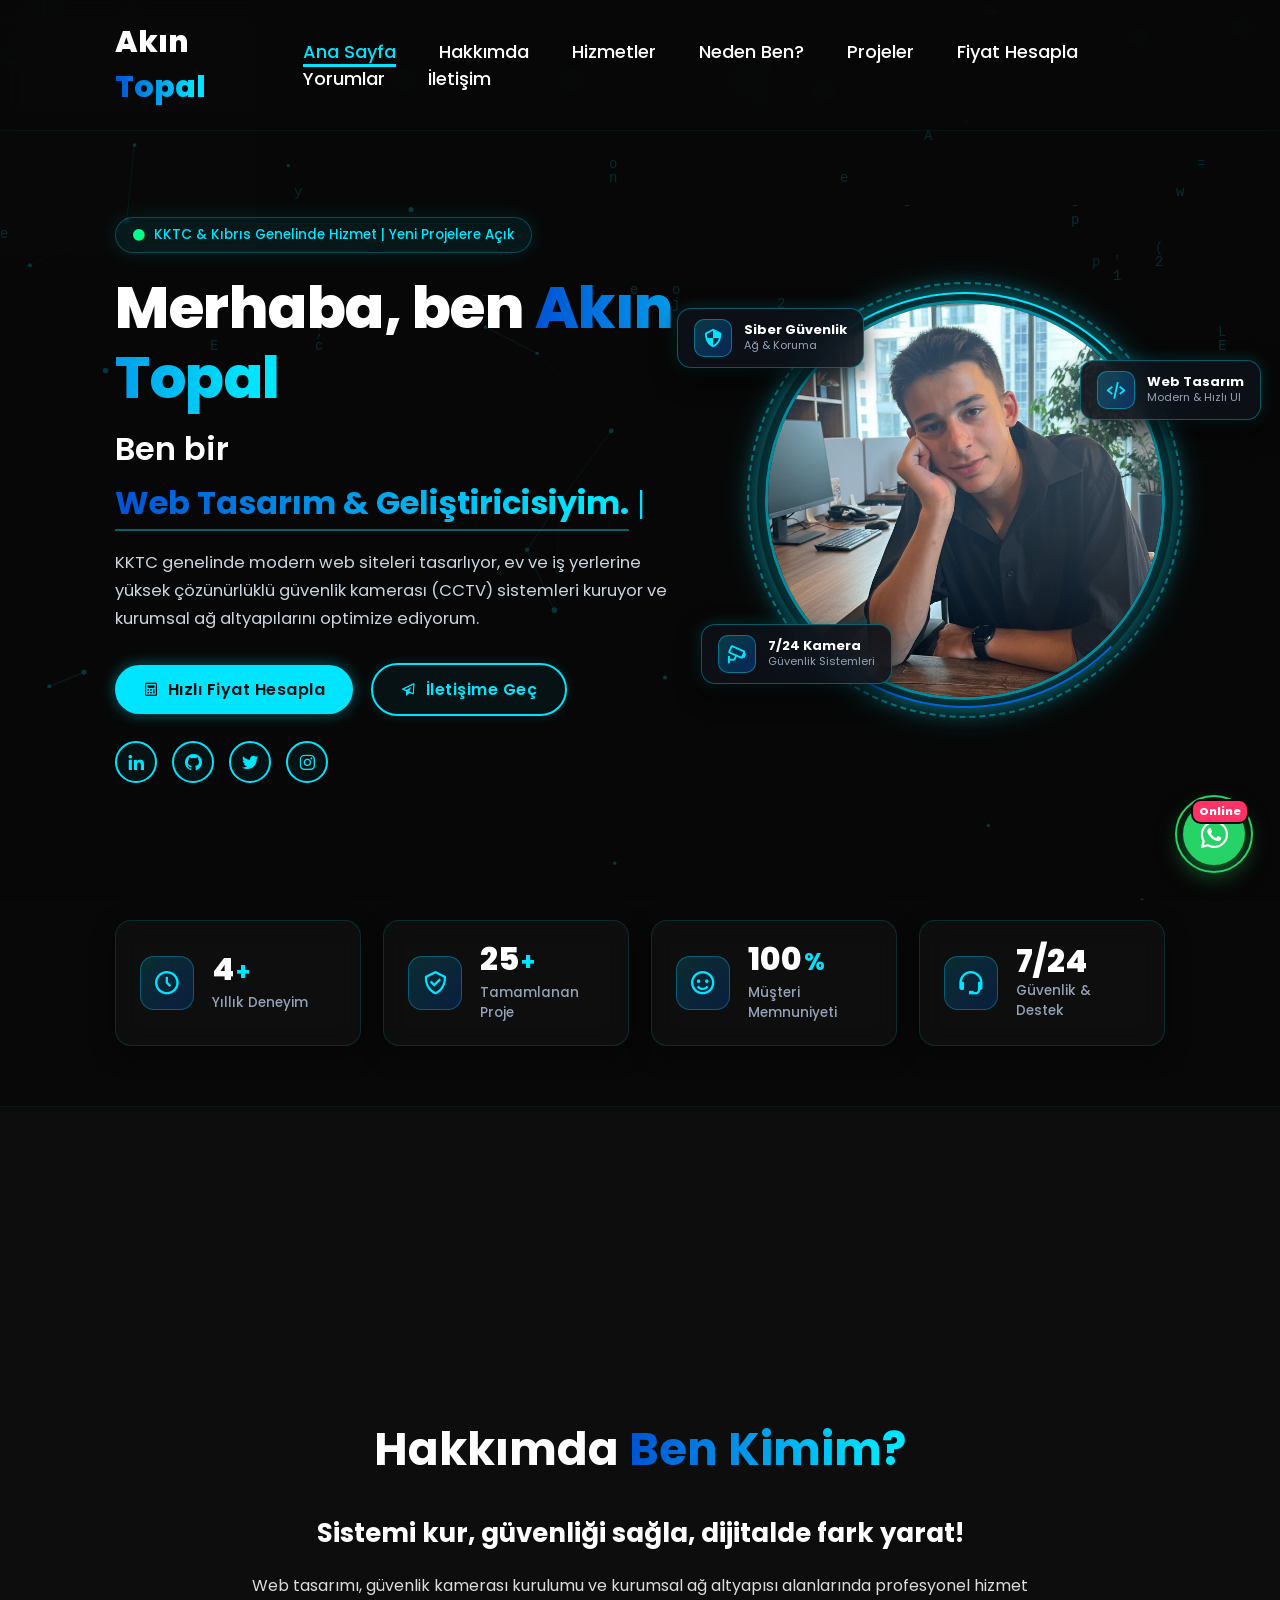
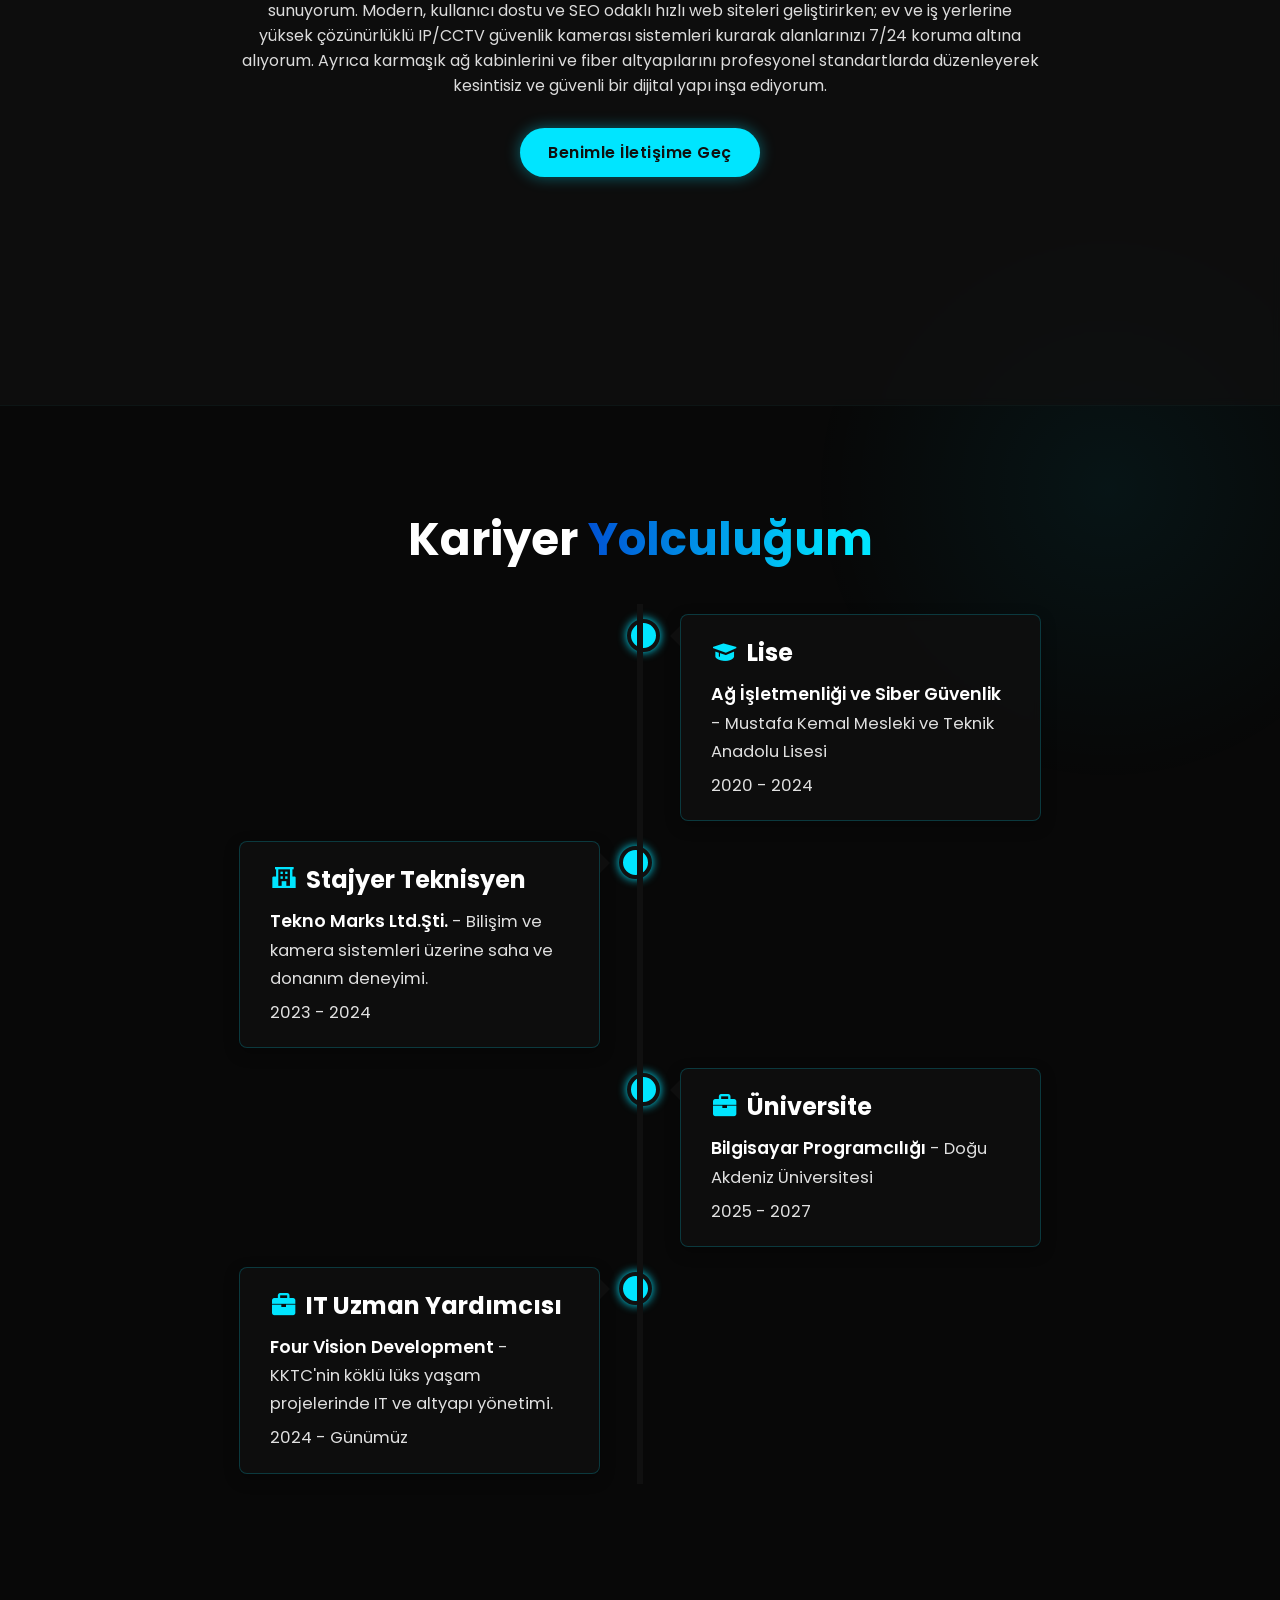
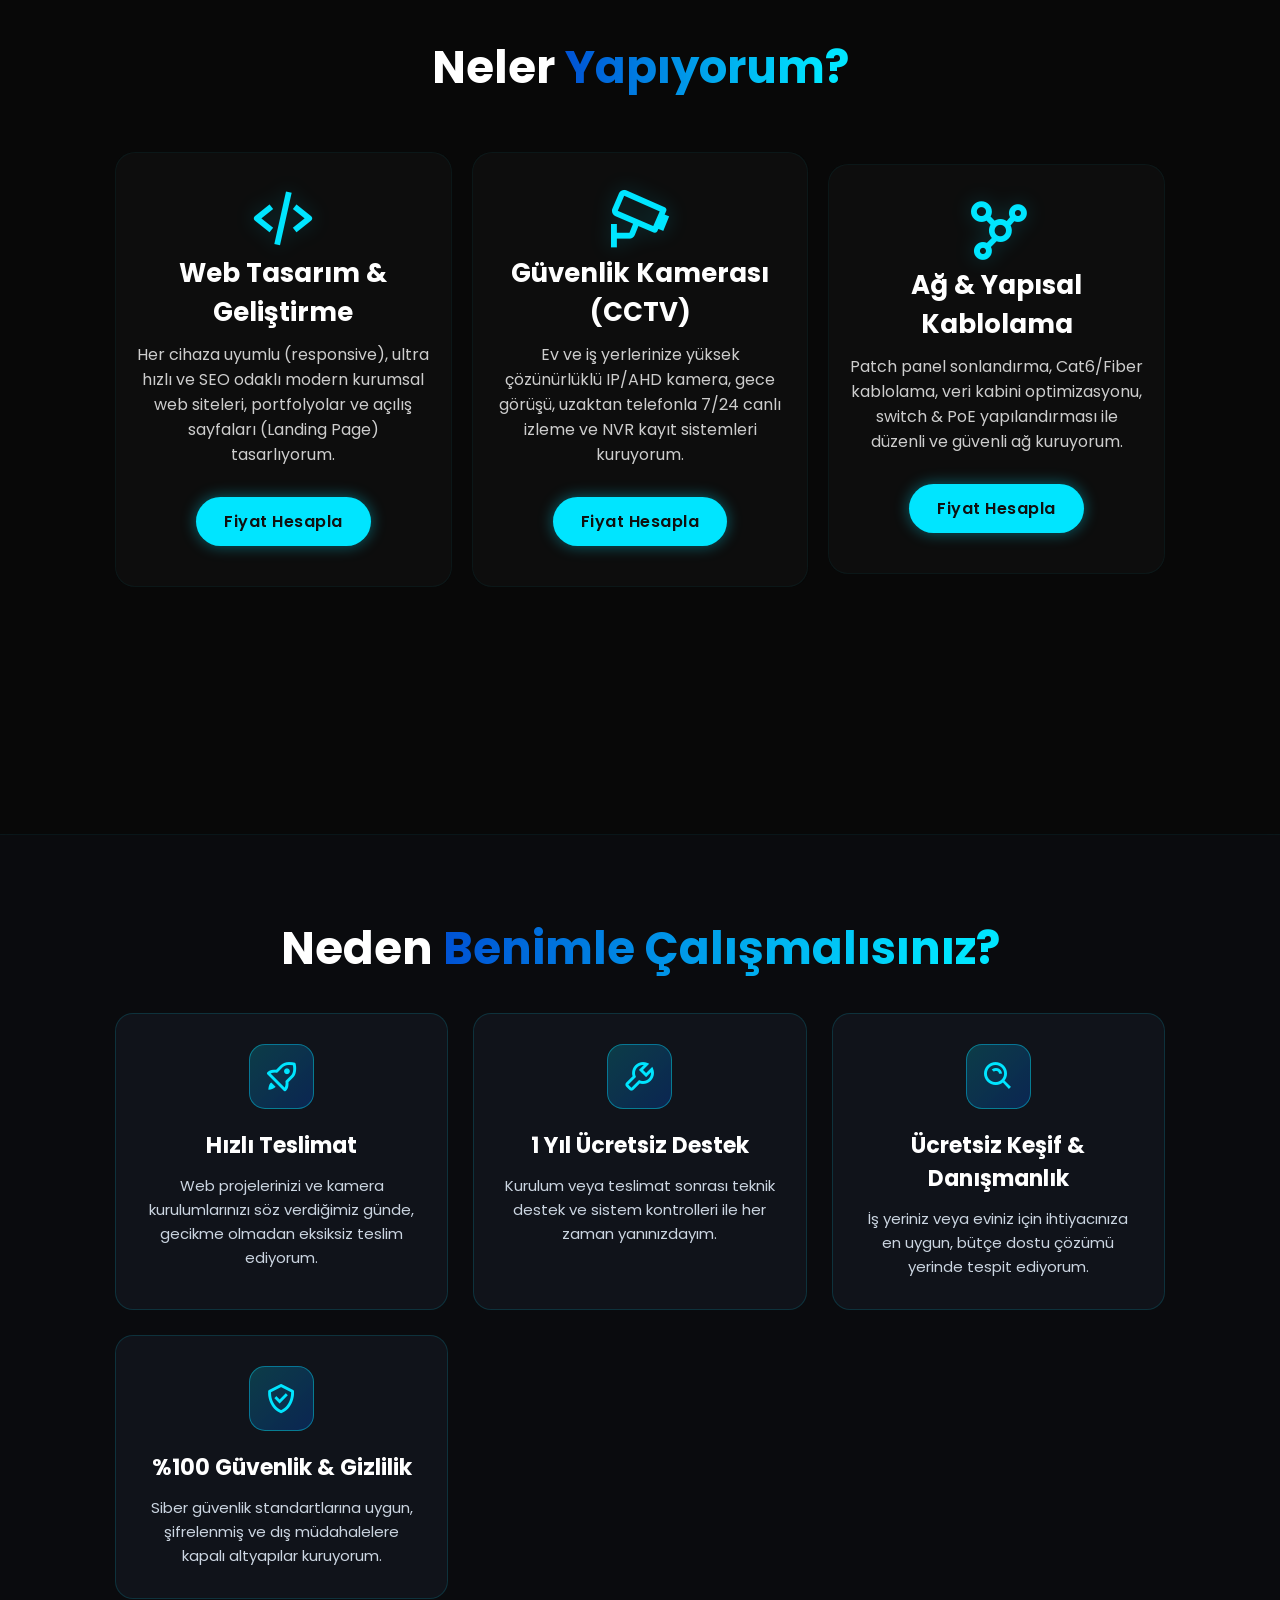
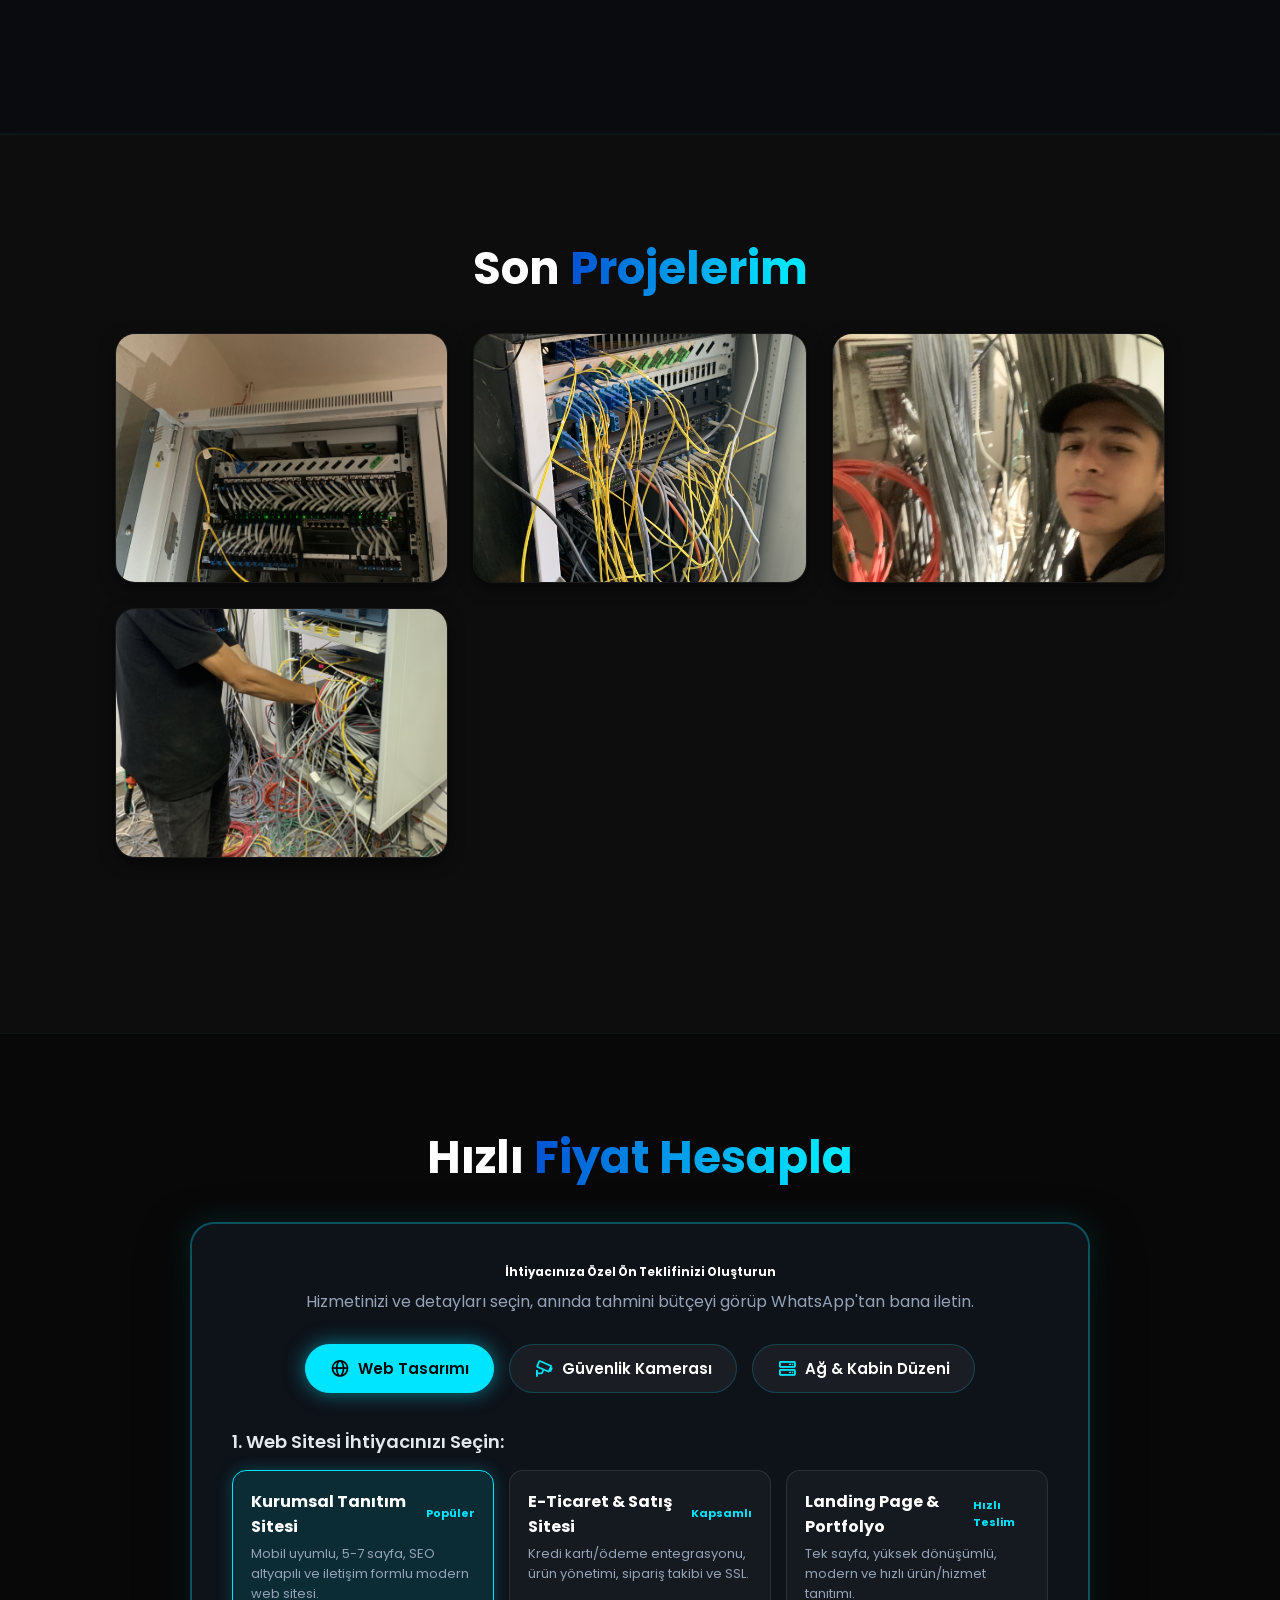
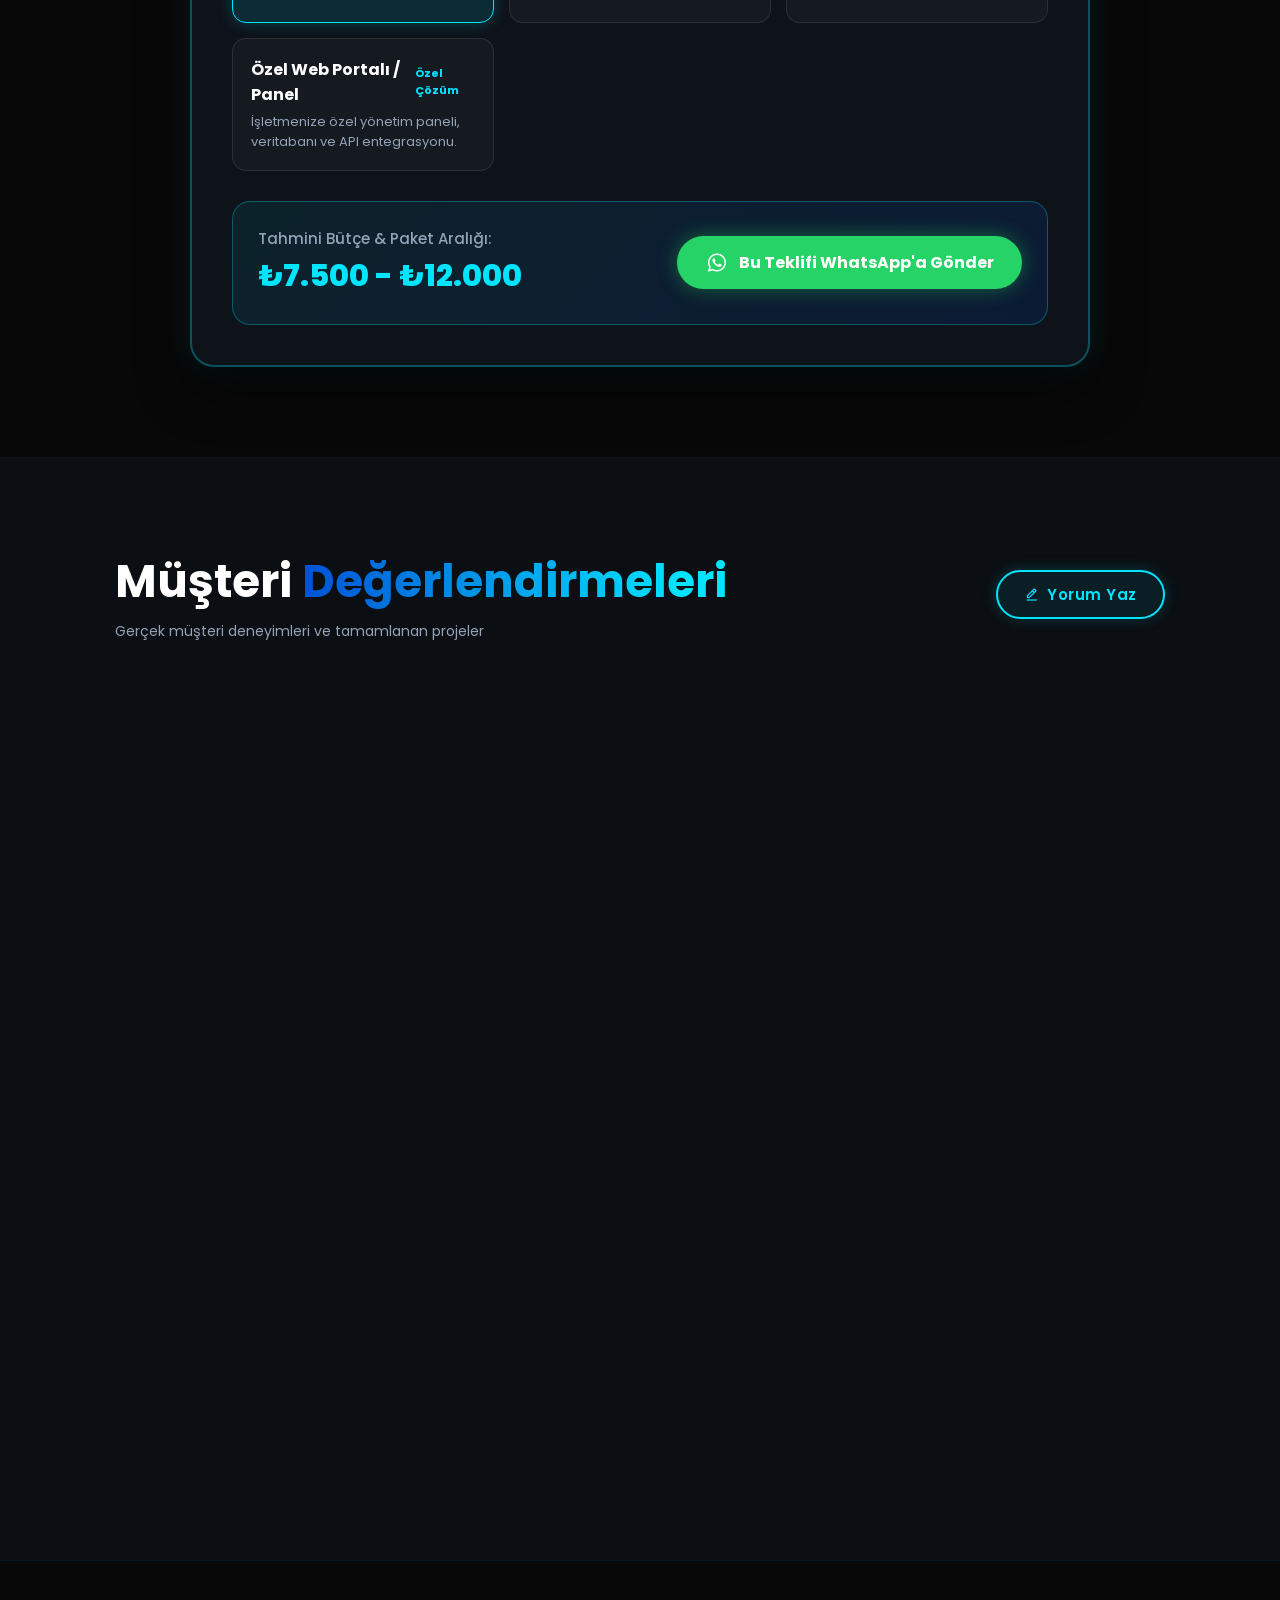
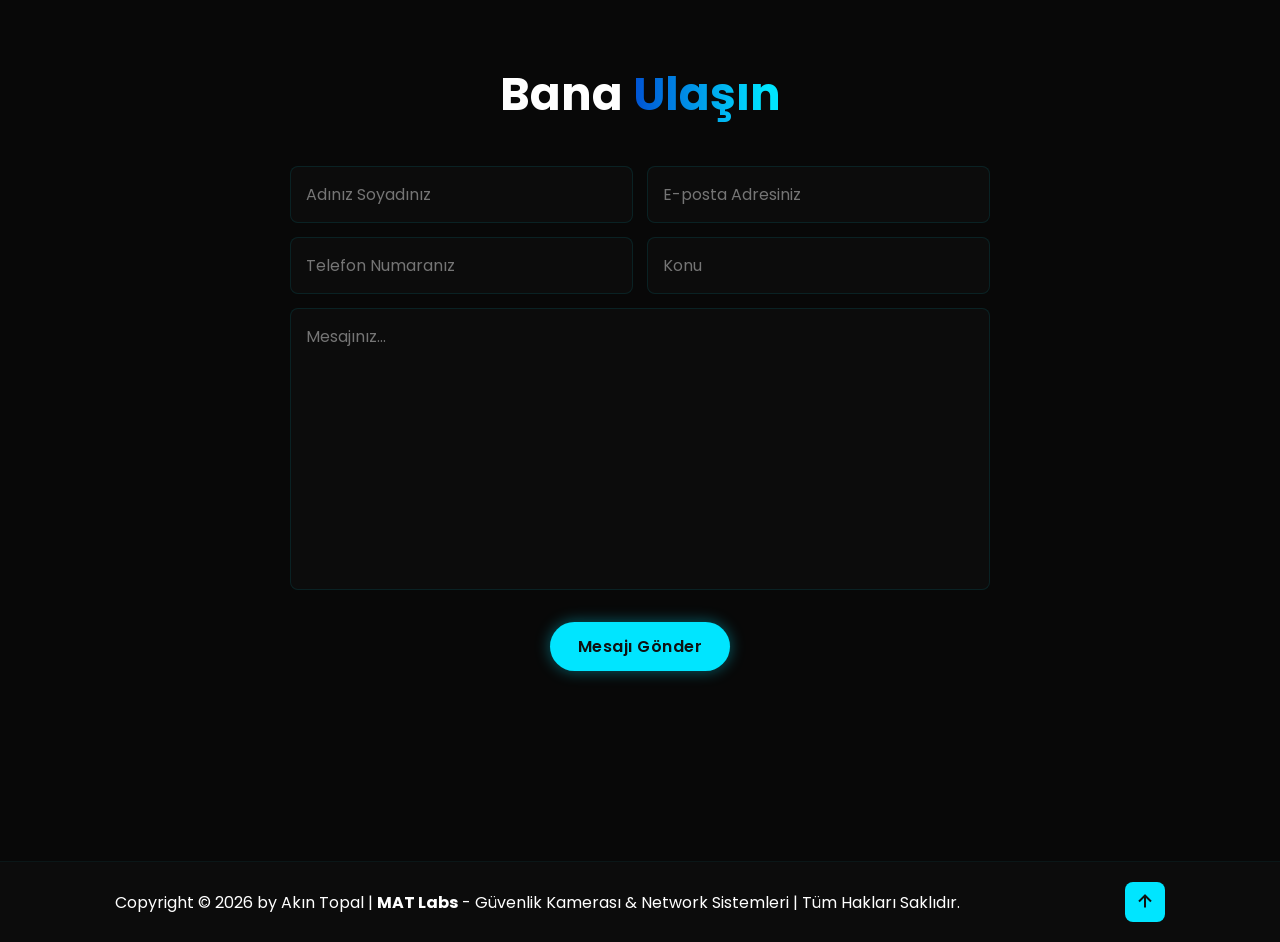
==== index.html @ 2f6c73fb "seo: Akin Topal kisi varligi (Person schema), canonical URL, robots.txt ve sitemap guncellendi" ====
<!DOCTYPE html>
<html lang="tr">
<head>
    <meta charset="UTF-8">
    <meta name="viewport" content="width=device-width, initial-scale=1.0">
    <title>Akın Topal | Kıbrıs & KKTC Web Tasarım, Güvenlik Kamerası (CCTV) & Ağ Sistemleri</title>
    <meta name="description" content="Akın Topal (MAT Labs) - KKTC, Gazimağusa, Girne ve Lefkoşa genelinde profesyonel Web Tasarımı, IP Güvenlik Kamerası (CCTV) Kurulumu, Sistem Kabini ve Yapısal Ağ Kablolama Hizmetleri. Ücretsiz keşif ve hızlı teklif alın!">
    <meta name="keywords" content="kıbrıs web tasarım, kktc web tasarım, gazimağusa web tasarım, girne web tasarım, lefkoşa web tasarım, kıbrıs güvenlik kamerası, kktc güvenlik kamerası kurulumu, gazimağusa kamera montajı, girne güvenlik kamerası, lefkoşa cctv, cctv kıbrıs, nvr kurulumu kktc, yapısal kablolama kıbrıs, sistem kabini düzenleme kktc, patch panel sonlandırma, network altyapısı kktc, akın topal, mat labs, mağusa bilişim, kıbrıs bilişim uzmanı, kktc kamera fiyatları">
    <meta name="author" content="Akın Topal - MAT Labs">
    <meta name="robots" content="index, follow, max-image-preview:large, max-snippet:-1, max-video-preview:-1">
    
    <!-- Bölgesel / Yerel Geo Meta Etiketleri -->
    <meta name="geo.region" content="CY-04" />
    <meta name="geo.placename" content="Gazimağusa, KKTC" />
    <meta name="geo.position" content="35.1253;33.9418" />
    <meta name="ICBM" content="35.1253, 33.9418" />

    <meta name="google-site-verification" content="tyYKgsTQzBZYtVbJoN7sPJr8E3oL2Xd8By9owYqPqNc" />
    
    <!-- OpenGraph & Sosyal Medya / Google Görsel Önizleme -->
    <meta property="og:title" content="Akın Topal | KKTC & Kıbrıs Web Tasarım, Güvenlik Kamerası & Ağ Uzmanı">
    <meta property="og:description" content="Gazimağusa, Girne ve Lefkoşa genelinde profesyonel Web Tasarımı, IP Kamera Montajı ve Ağ Altyapı Çözümleri. Ücretsiz keşif ve teklif alın!">
    <meta property="og:image" content="https://akintopal.com.tr/akintopal/akin-topal-profil.jpg">
    <meta property="og:url" content="https://akintopal.com.tr">
    <meta property="og:type" content="website">
    <meta property="og:locale" content="tr_TR">
    <meta property="og:site_name" content="Akın Topal | MAT Labs">
    <meta name="twitter:card" content="summary_large_image">
    <meta name="twitter:title" content="Akın Topal | KKTC Web Tasarım & Güvenlik Kamerası">
    <meta name="twitter:description" content="Kıbrıs genelinde profesyonel Web Tasarım, CCTV Kamera Kurulumu ve Ağ Sistemleri.">
    <meta name="twitter:image" content="https://akintopal.com.tr/akintopal/akin-topal-profil.jpg">

    <link rel="icon" type="image/png" href="akintopal/A.t1.png">
    
    <link rel="preconnect" href="https://fonts.googleapis.com">
    <link rel="preconnect" href="https://fonts.gstatic.com" crossorigin>
    <link href="https://fonts.googleapis.com/css2?family=Poppins:wght@400;500;600;700;800&display=swap" rel="stylesheet">
    
    <link href='https://unpkg.com/boxicons@2.1.4/css/boxicons.min.css' rel='stylesheet'>

    <link rel="canonical" href="https://akintopal.com.tr/">

    <!-- Google Zengin Sonuç & Kişi / Marka Varlık SEO (Schema.org) -->
    <script type="application/ld+json">
    {
      "@context": "https://schema.org",
      "@graph": [
        {
          "@type": "Person",
          "@id": "https://akintopal.com.tr/#person",
          "name": "Akın Topal",
          "alternateName": ["Akin Topal", "Akın Topal MAT Labs"],
          "url": "https://akintopal.com.tr",
          "image": "https://akintopal.com.tr/akintopal/akin-topal-profil.jpg",
          "jobTitle": "Web Tasarım & Güvenlik Sistemleri Uzmanı",
          "alumniOf": "Doğu Akdeniz Üniversitesi",
          "knowsAbout": [
            "Web Tasarım",
            "Güvenlik Kamerası Kurulumu (CCTV)",
            "Ağ ve Yapısal Kablolama",
            "Sistem Kabini Düzenleme",
            "Siber Güvenlik"
          ],
          "sameAs": [
            "https://www.linkedin.com/in/akın-topal-8bbb0b389/",
            "https://github.com/ak1n-lab",
            "https://instagram.com/akintopalll",
            "https://twitter.com/akintopalll",
            "https://share.google/FmD3PsVkEpFHqRebX"
          ]
        },
        {
          "@type": "WebSite",
          "@id": "https://akintopal.com.tr/#website",
          "url": "https://akintopal.com.tr",
          "name": "Akın Topal | Resmi Web Sitesi",
          "description": "Akın Topal - Web Tasarım, CCTV Güvenlik Kamerası ve Ağ Sistemleri",
          "publisher": {
            "@id": "https://akintopal.com.tr/#person"
          }
        },
        {
          "@type": "LocalBusiness",
          "@id": "https://akintopal.com.tr/#business",
          "name": "MAT Labs - Akın Topal",
          "alternateName": "Akın Topal Bilişim & Güvenlik Sistemleri",
          "image": "https://akintopal.com.tr/akintopal/akin-topal-profil.jpg",
          "url": "https://akintopal.com.tr",
          "telephone": "+905338849748",
          "hasMap": "https://share.google/FmD3PsVkEpFHqRebX",
          "founder": {
            "@id": "https://akintopal.com.tr/#person"
          },
          "sameAs": [
            "https://share.google/FmD3PsVkEpFHqRebX",
            "https://www.linkedin.com/in/akın-topal-8bbb0b389/",
            "https://github.com/ak1n-lab",
            "https://instagram.com/akintopalll"
          ],
          "priceRange": "$$",
          "description": "Akın Topal güvencesiyle KKTC, Gazimağusa, Girne ve Lefkoşa genelinde sunulan profesyonel Web Tasarımı, IP/CCTV Güvenlik Kamerası Kurulumu, Ağ ve Yapısal Kablolama Hizmetleri.",
          "areaServed": [
            { "@type": "City", "name": "Gazimağusa" },
            { "@type": "City", "name": "Girne" },
            { "@type": "City", "name": "Lefkoşa" },
            { "@type": "City", "name": "İskele" },
            { "@type": "Country", "name": "Kuzey Kıbrıs Türk Cumhuriyeti" }
          ],
          "address": {
            "@type": "PostalAddress",
            "addressLocality": "Gazimağusa",
            "addressCountry": "CY"
          },
          "aggregateRating": {
            "@type": "AggregateRating",
            "ratingValue": "5.0",
            "reviewCount": "32"
          }
        }
      ]
    }
    </script>

    <style>
        /* GENEL VE RESET STİLLERİ */
        *{
            margin: 0;
            padding: 0;
            box-sizing: border-box;
            text-decoration: none;
            scroll-behavior: smooth;
            font-family: "Poppins", sans-serif; 
            border: none;
            outline: none;
        }
        :root {
            --bg-color: #080808;
            --second-bg-color: #101010;
            --text-color: #ffffff;
            --main-color: #00E5FF; /* Ana renk: Canlı Neon Mavi */
        }
        html {
            font-size: 62.5%; 
            overflow-x: hidden;
        }
        body{
            background-color: var(--bg-color);
            color: var(--text-color);
            position: relative;
        }
        
        /* AKAN KOD CANVAS STİLİ (GPU OPTİMİZE) */
        #matrix-canvas {
            position: fixed;
            top: 0;
            left: 0;
            width: 100%;
            height: 100%;
            z-index: -2;
            pointer-events: none;
            opacity: 0.22;
            transform: translateZ(0);
        }
        
        /* MODERN NEON IŞIK KÜRELERİ (GPU DOSTU) */
        body::before,
        body::after {
            content: "";
            position: absolute;
            width: 600px;
            height: 600px;
            border-radius: 50%;
            background: radial-gradient(circle, rgba(0, 229, 255, 0.06) 0%, transparent 70%);
            z-index: -1;
            pointer-events: none;
            transform: translateZ(0);
        }
        body::before {
            top: -10%;
            left: -15%;
        }
        body::after {
            top: 20%;
            right: -10%;
        }

        section{
            min-height: 100vh;
            padding: 10rem 9% 2rem; 
            position: relative;
        }

        /* HEADER */
        .header{
            position: fixed;
            width: 100%;
            top: 0;
            left: 0;
            padding: 2rem 9%;
            background: rgba(8, 8, 8, 0.5);
            backdrop-filter: blur(12px);
            -webkit-backdrop-filter: blur(12px);
            display: flex;
            justify-content: space-between;
            align-items: center;
            z-index: 1000;
            border-bottom: 1px solid rgba(0, 229, 255, 0.05);
        }
        .logo{
            font-size: 3rem;
            color: var(--text-color);
            font-weight: 800;
            cursor: pointer;
            transition: 0.3s ease-in-out;
        }
        .logo:hover{
            transform: scale(1.1);
        }
        .gradient-text{
            background: linear-gradient(270deg, #00E5FF 10%, #0052D4 100%); 
            background-clip: text;
            -webkit-background-clip: text;
            color: transparent;
        }

        /* NAVBAR */
        .navbar a{
            font-size: 1.8rem;
            color: var(--text-color);
            margin-left: 4rem;
            font-weight: 500;
            transition: 0.3s ease-in-out;
            border-bottom: 3px solid transparent;
        }
        .navbar a:hover,
        .navbar a.active{
            color: var(--main-color);
            border-bottom: 3px solid var(--main-color);
        }
        #menu-icon{
            font-size: 3.6rem;
            color: var(--main-color);
            cursor: pointer;
            display: none;
        }

        /* GENEL BUTON STİLİ */
        /* GENEL BUTON STİLİ */
        .btn {
            display: inline-flex;
            align-items: center;
            justify-content: center;
            gap: 0.8rem;
            padding: 1.2rem 2.8rem;
            background: var(--main-color);
            border-radius: 4rem;
            box-shadow: 0 0 1.5rem rgba(0, 229, 255, 0.4);
            font-size: 1.6rem;
            color: var(--second-bg-color);
            letter-spacing: .05rem;
            font-weight: 600;
            transition: .4s cubic-bezier(0.16, 1, 0.3, 1);
            position: relative;
            overflow: hidden;
            z-index: 1;
        }
        .btn::after {
            content: '';
            position: absolute;
            top: -50%;
            left: -60%;
            width: 40%;
            height: 200%;
            background: linear-gradient(90deg, transparent, rgba(255, 255, 255, 0.6), transparent);
            transform: rotate(25deg);
            animation: btnShimmer 4s infinite ease-in-out;
            z-index: -1;
        }
        @keyframes btnShimmer {
            0% { left: -60%; }
            20%, 100% { left: 140%; }
        }
        .btn:hover {
            box-shadow: 0 0 2.5rem rgba(0, 229, 255, 0.7);
            transform: translateY(-3px) scale(1.02);
            color: #000;
        }
        .btn-outline {
            background: rgba(0, 229, 255, 0.05);
            border: 2px solid var(--main-color);
            color: var(--main-color);
            box-shadow: 0 0 1.2rem rgba(0, 229, 255, 0.15);
        }
        .btn-outline::after {
            display: none;
        }
        .btn-outline:hover {
            background: var(--main-color);
            color: var(--second-bg-color);
            box-shadow: 0 0 2.5rem rgba(0, 229, 255, 0.6);
        }
        
        /* HOME BÖLÜMÜ */
        .home{
            display: flex;
            align-items: center; 
            justify-content: center; 
            gap: 8rem;
            min-height: 100vh;
            padding-top: 12rem;
        }
        .home-content {
            max-width: 620px;
        }
        .hero-badge-tag {
            display: inline-flex;
            align-items: center;
            gap: 0.8rem;
            padding: 0.7rem 1.6rem;
            background: rgba(0, 229, 255, 0.08);
            border: 1px solid rgba(0, 229, 255, 0.25);
            border-radius: 2rem;
            font-size: 1.35rem;
            color: var(--main-color);
            font-weight: 500;
            margin-bottom: 2rem;
            backdrop-filter: blur(8px);
            box-shadow: 0 0 20px rgba(0, 229, 255, 0.12);
        }
        .pulse-dot {
            font-size: 1.4rem;
            color: #00ff88;
            animation: pulseGreen 1.8s infinite ease-in-out;
        }
        @keyframes pulseGreen {
            0%, 100% { opacity: 1; transform: scale(1); filter: drop-shadow(0 0 6px #00ff88); }
            50% { opacity: 0.35; transform: scale(0.8); }
        }
        .home-content h1{
            font-size: 5.8rem;
            font-weight: 800;
            line-height: 1.2;
            letter-spacing: -0.5px;
        }
        .home-content h3{
            font-size: 3.2rem;
            margin: 1.2rem 0 1.8rem;
            font-weight: 600;
            min-height: 4.5rem;
            display: flex;
            align-items: center;
            flex-wrap: wrap;
            gap: 0.6rem;
        }
        .typing-text {
            font-weight: 700;
            border-bottom: 2px solid rgba(0, 229, 255, 0.4);
            padding-bottom: 2px;
        }
        .typing-cursor {
            color: var(--main-color);
            animation: blinkCursor 0.8s infinite;
            font-weight: 300;
            margin-left: 2px;
        }
        @keyframes blinkCursor {
            0%, 100% { opacity: 1; }
            50% { opacity: 0; }
        }
        .home-content p{
            font-size: 1.65rem;
            color: #cbd5e1;
            line-height: 1.7;
        }
        .hero-action-buttons {
            display: flex;
            align-items: center;
            gap: 1.8rem;
            margin-top: 3rem;
            flex-wrap: wrap;
        }

        /* --- SİBER AVATAR, HOLOGRAFİK HALKA & SÜZÜLEN ROZETLER --- */
        .home-img {
            display: flex;
            justify-content: center;
            align-items: center;
            position: relative;
        }
        .hero-avatar-container {
            position: relative;
            width: 32vw;
            min-width: 300px;
            max-width: 400px;
            aspect-ratio: 1/1;
            display: flex;
            justify-content: center;
            align-items: center;
            perspective: 1000px;
        }
        .cyber-ring-outer {
            position: absolute;
            inset: -18px;
            border-radius: 50%;
            border: 2px dashed rgba(0, 229, 255, 0.4);
            animation: spinRing 25s linear infinite;
            pointer-events: none;
        }
        .cyber-ring-inner {
            position: absolute;
            inset: -8px;
            border-radius: 50%;
            border: 2px solid transparent;
            border-top-color: var(--main-color);
            border-bottom-color: #0052D4;
            animation: spinRingReverse 12s linear infinite;
            box-shadow: 0 0 25px rgba(0, 229, 255, 0.35);
            pointer-events: none;
        }
        .cyber-radar-pulse {
            position: absolute;
            inset: -25px;
            border-radius: 50%;
            background: radial-gradient(circle, rgba(0, 229, 255, 0.15) 0%, rgba(0, 229, 255, 0) 70%);
            animation: pulseRadar 3.5s ease-out infinite;
            pointer-events: none;
        }
        @keyframes spinRing {
            0% { transform: rotate(0deg); }
            100% { transform: rotate(360deg); }
        }
        @keyframes spinRingReverse {
            0% { transform: rotate(360deg); }
            100% { transform: rotate(0deg); }
        }
        @keyframes pulseRadar {
            0% { transform: scale(0.92); opacity: 0.8; }
            50% { transform: scale(1.12); opacity: 0.25; }
            100% { transform: scale(0.92); opacity: 0.8; }
        }
        .avatar-image-box {
            width: 100%;
            height: 100%;
            border-radius: 50%;
            overflow: hidden;
            position: relative;
            z-index: 2;
            box-shadow: 0 0 45px rgba(0, 229, 255, 0.4), inset 0 0 20px rgba(0, 0, 0, 0.6);
            border: 3px solid rgba(0, 229, 255, 0.6);
            transition: transform 0.3s cubic-bezier(0.16, 1, 0.3, 1), box-shadow 0.3s ease;
        }
        .avatar-image-box:hover {
            box-shadow: 0 0 65px rgba(0, 229, 255, 0.7);
            transform: scale(1.03);
        }
        .avatar-image-box img {
            width: 100%;
            height: 100%;
            object-fit: cover;
            display: block;
        }

        /* --- SÜZÜLEN CAM (GLASSMORPHISM) ROZETLER --- */
        .floating-badge {
            position: absolute;
            display: flex;
            align-items: center;
            gap: 1.2rem;
            padding: 1rem 1.6rem;
            background: rgba(14, 18, 26, 0.88);
            backdrop-filter: blur(16px);
            -webkit-backdrop-filter: blur(16px);
            border: 1px solid rgba(0, 229, 255, 0.35);
            border-radius: 1.4rem;
            box-shadow: 0 10px 25px rgba(0, 0, 0, 0.7), 0 0 15px rgba(0, 229, 255, 0.2);
            z-index: 10;
            cursor: default;
            transition: transform 0.3s ease, box-shadow 0.3s ease, border-color 0.3s ease;
            white-space: nowrap;
        }
        .floating-badge:hover {
            transform: translateY(-6px) scale(1.06) !important;
            box-shadow: 0 15px 35px rgba(0, 0, 0, 0.9), 0 0 30px rgba(0, 229, 255, 0.5);
            border-color: var(--main-color);
        }
        .badge-icon {
            display: flex;
            justify-content: center;
            align-items: center;
            width: 3.8rem;
            height: 3.8rem;
            background: linear-gradient(135deg, rgba(0, 229, 255, 0.2), rgba(0, 82, 212, 0.35));
            border-radius: 1rem;
            border: 1px solid rgba(0, 229, 255, 0.4);
        }
        .badge-icon i {
            font-size: 2.2rem;
            color: var(--main-color);
        }
        .badge-text {
            display: flex;
            flex-direction: column;
        }
        .badge-title {
            font-size: 1.3rem;
            font-weight: 700;
            color: #ffffff;
            line-height: 1.2;
        }
        .badge-sub {
            font-size: 1.1rem;
            color: #94a3b8;
        }
        .badge-top-left {
            top: 2%;
            left: -22%;
            animation: floatBadge1 4.5s ease-in-out infinite;
        }
        .badge-top-right {
            top: 15%;
            right: -24%;
            animation: floatBadge2 5s ease-in-out infinite;
        }
        .badge-bottom-left {
            bottom: 4%;
            left: -16%;
            animation: floatBadge3 4.8s ease-in-out infinite;
        }
        @keyframes floatBadge1 {
            0%, 100% { transform: translateY(0px); }
            50% { transform: translateY(-12px); }
        }
        @keyframes floatBadge2 {
            0%, 100% { transform: translateY(0px); }
            50% { transform: translateY(-15px); }
        }
        @keyframes floatBadge3 {
            0%, 100% { transform: translateY(0px); }
            50% { transform: translateY(12px); }
        }

        /* --- CANLI SAYAÇLAR / İSTATİSTİK BÖLÜMÜ --- */
        .stats-section {
            min-height: auto;
            padding: 2rem 9% 6rem;
            position: relative;
            z-index: 5;
        }
        .stats-container {
            display: grid;
            grid-template-columns: repeat(auto-fit, minmax(230px, 1fr));
            gap: 2.2rem;
            max-width: 1200px;
            margin: 0 auto;
        }
        .stat-card {
            display: flex;
            align-items: center;
            gap: 1.8rem;
            padding: 2.2rem 2.4rem;
            background: rgba(16, 16, 16, 0.75);
            backdrop-filter: blur(12px);
            -webkit-backdrop-filter: blur(12px);
            border: 1px solid rgba(0, 229, 255, 0.15);
            border-radius: 1.6rem;
            box-shadow: 0 8px 25px rgba(0, 0, 0, 0.4);
            transition: all 0.4s cubic-bezier(0.16, 1, 0.3, 1);
        }
        .stat-card:hover {
            transform: translateY(-8px);
            border-color: var(--main-color);
            box-shadow: 0 15px 35px rgba(0, 229, 255, 0.22);
            background: rgba(20, 24, 32, 0.85);
        }
        .stat-icon {
            display: flex;
            justify-content: center;
            align-items: center;
            width: 5.4rem;
            height: 5.4rem;
            background: linear-gradient(135deg, rgba(0, 229, 255, 0.15), rgba(0, 82, 212, 0.25));
            border-radius: 1.4rem;
            border: 1px solid rgba(0, 229, 255, 0.3);
            flex-shrink: 0;
        }
        .stat-icon i {
            font-size: 2.8rem;
            color: var(--main-color);
        }
        .stat-info {
            display: flex;
            flex-direction: column;
        }
        .stat-number-wrap {
            display: flex;
            align-items: baseline;
            gap: 2px;
        }
        .stat-number, .stat-text {
            font-size: 3.2rem;
            font-weight: 800;
            color: #ffffff;
            line-height: 1;
        }
        .stat-plus {
            font-size: 2.4rem;
            font-weight: 700;
            color: var(--main-color);
        }
        .stat-info p {
            font-size: 1.35rem;
            color: #94a3b8;
            margin-top: 0.4rem;
            font-weight: 500;
        }

        /* --- SCROLL REVEAL UTILITIES --- */
        .reveal-on-scroll {
            opacity: 0;
            transform: translateY(35px);
            transition: opacity 0.8s cubic-bezier(0.16, 1, 0.3, 1), transform 0.8s cubic-bezier(0.16, 1, 0.3, 1);
        }
        .reveal-on-scroll.revealed {
            opacity: 1;
            transform: translateY(0);
        }

        /* SOSYAL İKONLAR */
        .social-icon a {
            display: inline-flex;
            justify-content: center;
            align-items: center;
            width: 4.2rem;
            height: 4.2rem;
            background: rgba(0, 229, 255, 0.05);
            border: .2rem solid var(--main-color);
            border-radius: 50%;
            font-size: 2rem;
            color: var(--main-color);
            margin: 2.5rem 1.2rem 0 0;
            transition: .4s ease;
        }
        .social-icon a:hover {
            background: var(--main-color);
            color: var(--second-bg-color);
            box-shadow: 0 0 1.5rem var(--main-color);
            transform: translateY(-4px) scale(1.1);
        }

        /* ORTAK BAŞLIK STİLİ */
        .heading {
            text-align: center;
            font-size: 4.5rem;
            margin-bottom: 3rem;
        }

        /* HAKKIMDA BÖLÜMÜ */
        .about {
            display: flex;
            justify-content: center;
            align-items: center;
            gap: 10rem;
            background: rgba(16, 16, 16, 0.7);
            backdrop-filter: blur(5px);
            flex-direction: column;
            text-align: center;
            border-top: 1px solid rgba(0, 229, 255, 0.03);
            border-bottom: 1px solid rgba(0, 229, 255, 0.03);
        }
        .about-text h3 {
            font-size: 2.6rem;
        }
        .about-text p {
            font-size: 1.6rem;
            margin: 2rem 0 3rem;
            max-width: 800px;
            color: #dcdcdc;
        }
        
        /* EĞİTİM VE DENEYİM BÖLÜMÜ (ZAMAN ÇİZELGESİ) */
        .education {
            display: flex;
            justify-content: center;
            align-items: center;
            flex-direction: column;
            min-height: auto;
            padding-bottom: 5rem;
        }
        .education .timeline {
            position: relative;
            max-width: 1200px;
            margin: 0 auto;
        }
        .education .timeline::after {
            content: '';
            position: absolute;
            width: 6px;
            background: var(--second-bg-color);
            top: 0;
            bottom: 0;
            left: 50%;
            margin-left: -3px;
        }
        .education .container {
            padding: 10px 40px;
            position: relative;
            background-color: inherit;
            width: 50%;
        }
        .education .container::after {
            content: '';
            position: absolute;
            width: 25px;
            height: 25px;
            right: -12px;
            background-color: var(--main-color);
            border: 4px solid var(--second-bg-color);
            top: 15px;
            border-radius: 50%;
            z-index: 1;
            box-shadow: 0 0 10px var(--main-color);
        }
        .education .left {
            left: 0;
        }
        .education .right {
            left: 50%;
        }
        .education .left::before {
            content: " ";
            height: 0;
            position: absolute;
            top: 22px;
            width: 0;
            z-index: 1;
            right: 30px;
            border: medium solid var(--text-color);
            border-width: 10px 0 10px 10px;
            border-color: transparent transparent transparent rgba(16, 16, 16, 0.9);
        }
        .education .right::before {
            content: " ";
            height: 0;
            position: absolute;
            top: 22px;
            width: 0;
            z-index: 1;
            left: 30px;
            border: medium solid var(--text-color);
            border-width: 10px 10px 10px 0;
            border-color: transparent rgba(16, 16, 16, 0.9) transparent transparent;
        }
        .education .right::after {
            left: -13px;
        }
        .education .content {
            padding: 20px 30px;
            background: rgba(16, 16, 16, 0.8);
            backdrop-filter: blur(5px);
            position: relative;
            border-radius: .8rem;
            border: 1px solid rgba(0, 229, 255, 0.2);
            box-shadow: 0 5px 15px rgba(0,0,0,0.3);
        }
        .education .content .tag {
            display: flex;
            align-items: center;
            font-size: 2.2rem;
            font-weight: 700;
            margin-bottom: 1rem;
        }
        .education .content .tag h2 {
            font-size: 2.4rem;
            color: var(--text-color);
            margin-left: 0.8rem;
            display: inline-block;
        }
        .education .content .tag i {
            font-size: 2.8rem;
            color: var(--main-color);
        }
        .education .content .description {
            font-size: 1.7rem;
            line-height: 1.7;
            color: #e2e8f0;
        }
        .education .content .description p {
            font-size: 1.65rem;
            margin-top: 0.6rem;
            color: #e0e0e0;
        }
        .education .content .description p strong {
            color: #ffffff;
            font-weight: 600;
            font-size: 1.75rem;
        }

        /* HİZMETLER BÖLÜMÜ */
        .services h2 {
            margin-bottom: 5rem;
        }
        .services-container {
            display: flex;
            justify-content: center;
            align-items: center;
            flex-wrap: wrap;
            gap: 2rem;
        }
        .service-box {
            flex: 1 1 30rem;
            background: rgba(16, 16, 16, 0.7);
            backdrop-filter: blur(5px);
            padding: 3rem 2rem 4rem;
            border-radius: 2rem;
            text-align: center;
            border: 1px solid rgba(0, 229, 255, 0.05);
            transition: .5s ease;
        }
        .service-box:hover {
            border-color: var(--main-color);
            transform: translateY(-1rem);
            box-shadow: 0 5px 20px rgba(0, 229, 255, 0.1);
        }
        .service-box i {
            font-size: 7rem;
            color: var(--main-color);
            filter: drop-shadow(0 0 10px rgba(0, 229, 255, 0.2));
        }
        .service-box h3 {
            font-size: 2.6rem;
        }
        .service-box p {
            font-size: 1.6rem;
            margin: 1rem 0 3rem;
            color: #cdcdcd;
        }

        /* PROJELER BÖLÜMÜ */
        .projects {
            background: rgba(16, 16, 16, 0.7);
            backdrop-filter: blur(5px);
            border-top: 1px solid rgba(0, 229, 255, 0.03);
            border-bottom: 1px solid rgba(0, 229, 255, 0.03);
        }
        .projects-container {
            display: grid;
            grid-template-columns: repeat(auto-fit, minmax(300px, 1fr));
            gap: 2.5rem;
        }
        .project-box {
            position: relative;
            border-radius: 2rem;
            box-shadow: 0 5px 15px rgba(0,0,0,0.5);
            overflow: hidden;
            display: flex;
            height: 250px;
            border: 1px solid rgba(255,255,255,0.05);
        }
        .project-box img {
            width: 100%;
            height: 100%;
            object-fit: cover;
            transition: .5s ease;
        }
        .project-box:hover img {
            transform: scale(1.1);
        }
        .project-layer {
            position: absolute;
            bottom: 0;
            left: 0;
            width: 100%;
            height: 100%;
            background: linear-gradient(rgba(0,0,0,0.2), rgba(0, 229, 255, 0.85)); 
            display: flex;
            justify-content: center;
            align-items: center;
            flex-direction: column;
            text-align: center;
            padding: 0 4rem;
            transform: translateY(100%);
            transition: .5s ease;
        }
        .project-box:hover .project-layer {
            transform: translateY(0);
        }
        .project-layer h4 {
            font-size: 3rem;
            color: #080808;
            font-weight: 700;
        }
        .project-layer p {
            font-size: 1.6rem;
            margin: .3rem 0 1rem;
            color: #111;
            font-weight: 500;
        }
        .project-layer a {
            display: inline-flex;
            justify-content: center;
            align-items: center;
            width: 5rem;
            height: 5rem;
            background: var(--text-color);
            border-radius: 50%;
            box-shadow: 0 3px 10px rgba(0,0,0,0.3);
        }
        .project-layer a i {
            font-size: 2rem;
            color: var(--second-bg-color);
        }
        
        /* PROJE DETAY MODAL PENCERESİ STİLLERİ */
        .modal-overlay {
            position: fixed;
            top: 0;
            left: 0;
            width: 100%;
            height: 100%;
            background: rgba(0, 0, 0, 0.85);
            z-index: 2000;
            display: none;
            justify-content: center;
            align-items: center;
            backdrop-filter: blur(8px);
        }
        .modal-content {
            background: #121212;
            padding: 3rem 4rem;
            border-radius: 1rem;
            width: 90%;
            max-width: 700px;
            position: relative;
            border: 2px solid var(--main-color);
            box-shadow: 0 0 25px rgba(0, 229, 255, 0.2);
            animation: fadeIn 0.3s ease-in-out;
            max-height: 90vh;
            overflow-y: auto;
        }
        @keyframes fadeIn {
            from { opacity: 0; transform: scale(0.9); }
            to { opacity: 1; transform: scale(1); }
        }
        .modal-close {
            position: absolute;
            top: 1rem;
            right: 1.5rem;
            font-size: 3.5rem;
            color: var(--text-color);
            cursor: pointer;
            line-height: 1;
            z-index: 15;
        }
        .modal-close:hover {
            color: var(--main-color);
        }
        #modal-single-image {
            max-width: 100%;
            height: auto;
            border-radius: 0.5rem;
            margin-bottom: 2rem;
        }
        .modal-content h2 {
            font-size: 3.2rem;
            margin-bottom: 1.5rem;
            color: var(--main-color);
        }
        .modal-content p {
            font-size: 1.6rem;
            line-height: 1.7;
            margin-bottom: 1rem;
        }

        /* BEFORE & AFTER SLIDER STİLLERİ */
        .before-after-slider {
            position: relative;
            width: 100%;
            aspect-ratio: 4/3;
            overflow: hidden;
            cursor: col-resize;
            border-radius: .8rem;
            margin-bottom: 2rem;
            border: 1px solid rgba(255,255,255,0.1);
        }
        .before-after-slider .before-image-container {
            position: absolute;
            top: 0;
            left: 0;
            width: 50%;
            height: 100%;
            overflow: hidden;
        }
        .before-after-slider img {
            width: 100%;
            height: 100%;
            object-fit: cover;
            display: block;
            position: absolute;
            top: 0;
            left: 0;
        }
        .before-after-slider .before-image-container img {
            position: relative; 
        }
        .before-after-slider .slider-handle {
            position: absolute;
            top: 0;
            left: 50%;
            transform: translateX(-50%);
            width: 4px;
            height: 100%;
            background-color: rgba(255, 255, 255, 0.8);
            z-index: 10;
            display: flex;
            align-items: center;
            justify-content: center;
        }
        .before-after-slider .handle-icon {
            width: 40px;
            height: 40px;
            background-color: var(--main-color);
            color: #080808;
            border-radius: 50%;
            display: flex;
            align-items: center;
            justify-content: center;
            font-size: 2rem;
            box-shadow: 0 0 10px rgba(0,0,0,0.5);
        }

        /* İLETİŞİM BÖLÜMÜ */
        .contact h2 {
            margin-bottom: 3rem;
        }
        .contact form {
            max-width: 70rem;
            margin: 1rem auto;
            text-align: center;
            margin-bottom: 3rem;
        }
        .contact form .input-box {
            display: flex;
            justify-content: space-between;
            flex-wrap: wrap;
        }
        .contact form .input-box input,
        .contact form textarea {
            width: 100%;
            padding: 1.5rem;
            font-size: 1.6rem;
            color: var(--text-color);
            background: rgba(16, 16, 16, 0.6);
            border: 1px solid rgba(0, 229, 255, 0.1);
            border-radius: .8rem;
            margin: .7rem 0;
            transition: 0.3s ease;
        }
        .contact form .input-box input:focus,
        .contact form textarea:focus {
            border-color: var(--main-color);
            box-shadow: 0 0 10px rgba(0, 229, 255, 0.2);
        }
        .contact form .input-box input {
            width: 49%;
        }
        .contact form textarea {
            resize: none;
        }
        .contact form .btn {
            margin-top: 2rem;
            cursor: pointer;
        }

        /* FOOTER */
        .footer {
            display: flex;
            justify-content: space-between;
            align-items: center;
            flex-wrap: wrap;
            padding: 2rem 9%;
            background: #0c0c0c;
            border-top: 1px solid rgba(0, 229, 255, 0.05);
        }
        .footer-text p {
            font-size: 1.6rem;
        }
        .footer-iconTop a {
            display: inline-flex;
            justify-content: center;
            align-items: center;
            padding: .8rem;
            background: var(--main-color);
            border-radius: .8rem;
            transition: .5s ease;
        }
        .footer-iconTop a:hover {
            box-shadow: 0 0 1rem var(--main-color);
            transform: translateY(-2px);
        }
        .footer-iconTop a i {
            font-size: 2.4rem;
            color: var(--second-bg-color);
        }

        /* --- NEDEN BENİMLE ÇALIŞMALISINIZ (WHY US) --- */
        .why-us {
            padding: 8rem 9%;
            background: rgba(12, 14, 18, 0.7);
            backdrop-filter: blur(8px);
            border-top: 1px solid rgba(0, 229, 255, 0.05);
            border-bottom: 1px solid rgba(0, 229, 255, 0.05);
        }
        .why-us-grid {
            display: grid;
            grid-template-columns: repeat(auto-fit, minmax(250px, 1fr));
            gap: 2.5rem;
            max-width: 1200px;
            margin: 0 auto;
        }
        .why-card {
            background: rgba(18, 22, 30, 0.85);
            padding: 3rem 2.5rem;
            border-radius: 1.8rem;
            border: 1px solid rgba(0, 229, 255, 0.15);
            text-align: center;
            transition: all 0.4s ease;
            position: relative;
            overflow: hidden;
        }
        .why-card:hover {
            transform: translateY(-8px);
            border-color: var(--main-color);
            box-shadow: 0 15px 35px rgba(0, 229, 255, 0.2);
        }
        .why-icon {
            width: 6.5rem;
            height: 6.5rem;
            margin: 0 auto 2rem;
            display: flex;
            justify-content: center;
            align-items: center;
            background: linear-gradient(135deg, rgba(0, 229, 255, 0.2), rgba(0, 82, 212, 0.3));
            border-radius: 1.6rem;
            border: 1px solid rgba(0, 229, 255, 0.4);
        }
        .why-icon i {
            font-size: 3.5rem;
            color: var(--main-color);
        }
        .why-card h3 {
            font-size: 2.2rem;
            margin-bottom: 1.2rem;
            color: #ffffff;
        }
        .why-card p {
            font-size: 1.5rem;
            color: #cbd5e1;
            line-height: 1.6;
        }

        /* --- İNTERAKTİF FİYAT & TEKLİF HESAPLAYICI (CALCULATOR) --- */
        .calculator-section {
            padding: 9rem 9%;
            position: relative;
        }
        .calculator-box {
            max-width: 900px;
            margin: 0 auto;
            background: rgba(16, 20, 28, 0.9);
            border: 2px solid rgba(0, 229, 255, 0.3);
            border-radius: 2.4rem;
            padding: 4rem;
            box-shadow: 0 20px 50px rgba(0, 0, 0, 0.7), 0 0 30px rgba(0, 229, 255, 0.15);
            backdrop-filter: blur(16px);
        }
        .calc-header {
            text-align: center;
            margin-bottom: 3rem;
        }
        .calc-header p {
            font-size: 1.6rem;
            color: #94a3b8;
            margin-top: 0.8rem;
        }
        .calc-tabs {
            display: flex;
            justify-content: center;
            gap: 1.5rem;
            margin-bottom: 3.5rem;
            flex-wrap: wrap;
        }
        .calc-tab-btn {
            display: flex;
            align-items: center;
            gap: 0.8rem;
            padding: 1.2rem 2.4rem;
            background: rgba(255, 255, 255, 0.05);
            border: 1px solid rgba(0, 229, 255, 0.2);
            border-radius: 3rem;
            color: #ffffff;
            font-size: 1.5rem;
            font-weight: 600;
            cursor: pointer;
            transition: all 0.3s ease;
        }
        .calc-tab-btn i {
            font-size: 2rem;
            color: var(--main-color);
        }
        .calc-tab-btn.active, .calc-tab-btn:hover {
            background: var(--main-color);
            color: #080808;
            border-color: var(--main-color);
            box-shadow: 0 0 20px rgba(0, 229, 255, 0.5);
        }
        .calc-tab-btn.active i {
            color: #080808;
        }
        .calc-step-title {
            font-size: 1.8rem;
            font-weight: 600;
            color: #e2e8f0;
            margin-bottom: 1.5rem;
        }
        .calc-options-grid {
            display: grid;
            grid-template-columns: repeat(auto-fit, minmax(220px, 1fr));
            gap: 1.5rem;
            margin-bottom: 2.5rem;
        }
        .calc-option-card {
            background: rgba(255, 255, 255, 0.03);
            border: 1px solid rgba(255, 255, 255, 0.1);
            border-radius: 1.4rem;
            padding: 1.8rem;
            cursor: pointer;
            transition: all 0.3s ease;
            text-align: left;
            position: relative;
        }
        .calc-option-card:hover {
            border-color: rgba(0, 229, 255, 0.5);
            background: rgba(0, 229, 255, 0.05);
        }
        .calc-option-card.selected {
            border-color: var(--main-color);
            background: rgba(0, 229, 255, 0.12);
            box-shadow: 0 0 15px rgba(0, 229, 255, 0.25);
        }
        .calc-option-card h4 {
            font-size: 1.6rem;
            color: #ffffff;
            margin-bottom: 0.5rem;
            display: flex;
            justify-content: space-between;
            align-items: center;
        }
        .calc-option-card p {
            font-size: 1.3rem;
            color: #94a3b8;
        }
        .calc-result-box {
            background: linear-gradient(135deg, rgba(0, 229, 255, 0.08), rgba(0, 82, 212, 0.15));
            border: 1px solid rgba(0, 229, 255, 0.3);
            border-radius: 1.8rem;
            padding: 2.5rem;
            margin-top: 3rem;
            display: flex;
            justify-content: space-between;
            align-items: center;
            flex-wrap: wrap;
            gap: 2rem;
        }
        .calc-result-info h4 {
            font-size: 1.5rem;
            color: #94a3b8;
            font-weight: 500;
        }
        .calc-result-price {
            font-size: 3rem;
            font-weight: 800;
            color: var(--main-color);
            margin-top: 0.4rem;
        }
        .calc-whatsapp-btn {
            display: inline-flex;
            align-items: center;
            gap: 1rem;
            background: #25D366;
            color: #ffffff;
            font-size: 1.6rem;
            font-weight: 700;
            padding: 1.4rem 2.8rem;
            border-radius: 4rem;
            box-shadow: 0 0 20px rgba(37, 211, 102, 0.4);
            transition: all 0.3s ease;
        }
        .calc-whatsapp-btn:hover {
            background: #20ba5a;
            box-shadow: 0 0 30px rgba(37, 211, 102, 0.7);
            transform: translateY(-3px) scale(1.02);
            color: #ffffff;
        }
        .calc-whatsapp-btn i {
            font-size: 2.4rem;
        }

        /* --- MÜŞTERİ YORUMLARI (TESTIMONIALS) --- */
        .testimonials {
            padding: 9rem 9%;
            background: rgba(14, 18, 24, 0.7);
            backdrop-filter: blur(8px);
            border-top: 1px solid rgba(0, 229, 255, 0.05);
            border-bottom: 1px solid rgba(0, 229, 255, 0.05);
        }
        .testimonials-grid {
            display: grid;
            grid-template-columns: repeat(auto-fit, minmax(300px, 1fr));
            gap: 2.5rem;
            max-width: 1200px;
            margin: 0 auto;
        }
        .testimonial-card {
            background: rgba(18, 22, 30, 0.85);
            padding: 3rem;
            border-radius: 2rem;
            border: 1px solid rgba(0, 229, 255, 0.15);
            box-shadow: 0 10px 30px rgba(0,0,0,0.5);
            display: flex;
            flex-direction: column;
            justify-content: space-between;
            transition: all 0.4s ease;
        }
        .testimonial-card:hover {
            transform: translateY(-8px);
            border-color: var(--main-color);
            box-shadow: 0 15px 35px rgba(0, 229, 255, 0.2);
        }
        .stars {
            color: #FFB800;
            font-size: 2rem;
            margin-bottom: 1.5rem;
            display: flex;
            gap: 0.3rem;
        }
        .testimonial-text {
            font-size: 1.55rem;
            color: #e2e8f0;
            line-height: 1.7;
            font-style: italic;
            margin-bottom: 2.5rem;
        }
        .client-profile {
            display: flex;
            align-items: center;
            gap: 1.5rem;
        }
        .client-avatar {
            width: 5rem;
            height: 5rem;
            border-radius: 50%;
            background: linear-gradient(135deg, var(--main-color), #0052D4);
            display: flex;
            justify-content: center;
            align-items: center;
            font-size: 2rem;
            font-weight: 700;
            color: #080808;
        }
        .client-info h4 {
            font-size: 1.7rem;
            color: #ffffff;
        }
        .client-info span {
            font-size: 1.3rem;
            color: var(--main-color);
        }

        /* --- TESTIMONIALS & YORUM EKLEME MODAL --- */
        .testimonials-header {
            display: flex;
            justify-content: space-between;
            align-items: center;
            flex-wrap: wrap;
            gap: 2rem;
            max-width: 1200px;
            margin: 0 auto 4rem auto;
        }
        .btn-review-trigger {
            background: rgba(0, 229, 255, 0.08);
            border: 2px solid var(--main-color);
            color: var(--main-color);
            padding: 1.1rem 2.6rem;
            font-size: 1.5rem;
            font-weight: 600;
            border-radius: 4rem;
            cursor: pointer;
            display: inline-flex;
            align-items: center;
            gap: 0.8rem;
            box-shadow: 0 0 15px rgba(0, 229, 255, 0.2);
            transition: all 0.3s ease;
        }
        .btn-review-trigger:hover {
            background: var(--main-color);
            color: #080808;
            box-shadow: 0 0 25px rgba(0, 229, 255, 0.6);
            transform: translateY(-3px);
        }
        .review-modal-content {
            max-width: 580px;
        }
        .review-input-group {
            display: flex;
            gap: 1.5rem;
            margin-bottom: 1.2rem;
        }
        .review-input-group input {
            flex: 1;
            padding: 1.3rem;
            font-size: 1.45rem;
            color: var(--text-color);
            background: rgba(22, 27, 34, 0.85);
            border: 1px solid rgba(0, 229, 255, 0.2);
            border-radius: 0.8rem;
            outline: none;
            transition: 0.3s ease;
        }
        .review-input-group input:focus,
        .review-modal-content textarea:focus {
            border-color: var(--main-color);
            box-shadow: 0 0 12px rgba(0, 229, 255, 0.3);
        }
        .review-rating-box {
            display: flex;
            align-items: center;
            gap: 1.5rem;
            margin-bottom: 1.5rem;
            background: rgba(22, 27, 34, 0.6);
            padding: 1rem 1.5rem;
            border-radius: 0.8rem;
            border: 1px solid rgba(255, 255, 255, 0.05);
        }
        .star-rating-select {
            display: flex;
            gap: 0.5rem;
            font-size: 2.4rem;
            color: #4b5563;
            cursor: pointer;
        }
        .star-rating-select i {
            transition: color 0.2s ease, transform 0.2s ease;
        }
        .star-rating-select i.active,
        .star-rating-select i:hover {
            color: #FFB800;
        }
        .star-rating-select i:hover {
            transform: scale(1.2);
        }
        .review-modal-content textarea {
            width: 100%;
            padding: 1.4rem;
            font-size: 1.45rem;
            color: var(--text-color);
            background: rgba(22, 27, 34, 0.85);
            border: 1px solid rgba(0, 229, 255, 0.2);
            border-radius: 0.8rem;
            outline: none;
            resize: none;
            transition: 0.3s ease;
        }
        @media (max-width: 768px) {
            .testimonials-header {
                flex-direction: column;
                align-items: flex-start;
            }
            .review-input-group {
                flex-direction: column;
                gap: 1rem;
            }
        }

        /* --- FLOATING WHATSAPP BUTTON --- */
        .floating-whatsapp {
            position: fixed;
            bottom: 3.5rem;
            right: 3.5rem;
            width: 6.2rem;
            height: 6.2rem;
            background: #25D366;
            border-radius: 50%;
            display: flex;
            justify-content: center;
            align-items: center;
            box-shadow: 0 8px 25px rgba(37, 211, 102, 0.5);
            z-index: 999;
            cursor: pointer;
            transition: all 0.3s ease;
            text-decoration: none;
        }
        .floating-whatsapp i {
            font-size: 3.6rem;
            color: #ffffff;
        }
        .floating-whatsapp:hover {
            transform: scale(1.12);
            box-shadow: 0 12px 35px rgba(37, 211, 102, 0.8);
        }
        .whatsapp-pulse {
            position: absolute;
            inset: -8px;
            border-radius: 50%;
            border: 2px solid #25D366;
            animation: pulseWa 2s infinite;
            pointer-events: none;
        }
        @keyframes pulseWa {
            0% { transform: scale(0.95); opacity: 0.9; }
            50% { transform: scale(1.3); opacity: 0; }
            100% { transform: scale(0.95); opacity: 0; }
        }
        .whatsapp-badge {
            position: absolute;
            top: -4px;
            right: -4px;
            background: #ff3366;
            color: #fff;
            font-size: 1.1rem;
            font-weight: 800;
            padding: 0.2rem 0.6rem;
            border-radius: 1rem;
            border: 2px solid #080808;
        }

        /* RESPONSIVE TASARIM MEDIA SORGULARI */
        @media (max-width: 1200px) {
            html { font-size: 55%; }
            .home-img img { width: 35vw; }
            .badge-top-left { left: -10%; }
            .badge-top-right { right: -12%; }
            .badge-bottom-left { left: -6%; }
        }
        @media (max-width: 991px) {
            .header { padding: 2rem 3%; }
            section { padding: 10rem 3% 2rem; }
            .services { padding-bottom: 7rem; }
            .projects { padding-bottom: 7rem; }
            .contact { min-height: auto; }
            .footer { padding: 2rem 3%; }
            .home-img img { width: 45vw; }
            .badge-top-left { left: -6%; }
            .badge-top-right { right: -8%; }
            .badge-bottom-left { left: -4%; }
        }
        @media (max-width: 768px) {
            #menu-icon { display: block; }
            .navbar {
                position: absolute;
                top: 100%;
                left: -100%;
                width: 100%;
                padding: 1rem 3%;
                background: var(--bg-color);
                border-top: .1rem solid rgba(0,0,0, .2);
                box-shadow: 0 .5rem 1rem rgba(0,0,0, .2);
                transition: .3s ease-in-out;
            }
            .navbar.active { left: 0; }
            .navbar a { display: block; font-size: 2rem; margin: 3rem 0; }
            .home { flex-direction: column-reverse; text-align: center; gap: 4rem; padding-top: 10rem; }
            .home-content h1 { font-size: 4.6rem; }
            .home-content h3 { font-size: 2.5rem; justify-content: center; }
            .home-img img { width: 70vw; margin-top: 0; }
            .hero-avatar-container { width: 65vw; min-width: 260px; margin: 2rem auto; }
            .hero-action-buttons { justify-content: center; }
            .social-icon { justify-content: center; }
            .floating-badge { padding: 0.8rem 1.2rem; gap: 0.8rem; }
            .badge-icon { width: 3.2rem; height: 3.2rem; }
            .badge-icon i { font-size: 1.8rem; }
            .badge-title { font-size: 1.15rem; }
            .badge-sub { font-size: 0.95rem; }
            .badge-top-left { top: -2%; left: -5%; }
            .badge-top-right { top: 10%; right: -5%; }
            .badge-bottom-left { bottom: -2%; left: -2%; }
            .about { flex-direction: column; text-align: center; }
            .services h2, .projects h2 { margin-bottom: 3rem; }
            .education .timeline::after {
                left: 31px;
            }
            .education .container {
                width: 100%;
                padding-left: 70px;
                padding-right: 25px;
            }
            .education .container::before {
                left: 60px;
                border: medium solid var(--text-color);
                border-width: 10px 10px 10px 0;
                border-color: transparent var(--second-bg-color) transparent transparent;
            }
            .education .left::after, .education .right::after {
                left: 18px;
            }
            .education .right {
                left: 0%;
            }
        }
        @media (max-width: 480px) {
            html { font-size: 50%; }
            .contact form .input-box input { width: 100%; }
            .home-content h1 { font-size: 3.8rem; }
            .home-content h3 { font-size: 2.2rem; }
            .hero-avatar-container { width: 75vw; min-width: 240px; }
            .floating-badge { display: none; } /* Hide floating badges on extra small screens to prevent overflow */
            .stats-container { grid-template-columns: 1fr 1fr; gap: 1.2rem; }
            .stat-card { padding: 1.6rem 1.2rem; gap: 1rem; flex-direction: column; text-align: center; }
            .stat-icon { width: 4.4rem; height: 4.4rem; }
            .stat-number, .stat-text { font-size: 2.5rem; }
            .stat-info p { font-size: 1.2rem; }
        }
    </style>
</head>
<body>
    
    <canvas id="matrix-canvas"></canvas>

    <header class="header">
        <a href="#home" class="logo">Akın <span class="gradient-text">Topal</span></a>
        <i class="bx bx-menu" id="menu-icon"></i> 
        <nav class="navbar">
            <a href="#home" class="active">Ana Sayfa</a>
            <a href="#about">Hakkımda</a>
            <a href="#services">Hizmetler</a>
            <a href="#why-us">Neden Ben?</a>
            <a href="#projects">Projeler</a>
            <a href="#calculator">Fiyat Hesapla</a>
            <a href="#testimonials">Yorumlar</a>
            <a href="#contact">İletişim</a>
        </nav>
    </header>

    <section class="home" id="home">
        <div class="home-content reveal-on-scroll">
            <div class="hero-badge-tag"><i class='bx bxs-circle pulse-dot'></i> KKTC & Kıbrıs Genelinde Hizmet | Yeni Projelere Açık</div>
            <h1>Merhaba, ben <span class="gradient-text">Akın Topal</span></h1>
            <h3>Ben bir <span class="typing-text gradient-text"></span><span class="typing-cursor">|</span></h3>
            <p>KKTC genelinde modern web siteleri tasarlıyor, ev ve iş yerlerine yüksek çözünürlüklü güvenlik kamerası (CCTV) sistemleri kuruyor ve kurumsal ağ altyapılarını optimize ediyorum.</p>
            <div class="hero-action-buttons">
                <a href="#calculator" class="btn btn-primary"><i class='bx bx-calculator'></i> Hızlı Fiyat Hesapla</a>
                <a href="#contact" class="btn btn-outline"><i class='bx bx-paper-plane'></i> İletişime Geç</a>
            </div>
            <div class="social-icon">
                <a href="https://www.linkedin.com/in/akın-topal-8bbb0b389/" target="_blank" title="LinkedIn"><i class='bx bxl-linkedin'></i></a>
                <a href="https://github.com/ak1n-lab" target="_blank" title="GitHub"><i class='bx bxl-github'></i></a>
                <a href="https://twitter.com/akintopalll" target="_blank" title="Twitter"><i class='bx bxl-twitter'></i></a>
                <a href="https://instagram.com/akintopalll" target="_blank" title="Instagram"><i class='bx bxl-instagram'></i></a>
            </div>
        </div>
        <div class="home-img reveal-on-scroll">
            <div class="hero-avatar-container">
                <div class="cyber-radar-pulse"></div>
                <div class="cyber-ring-outer"></div>
                <div class="cyber-ring-inner"></div>
                <div class="avatar-image-box">
                    <img src="akintopal/akin-topal-profil.jpg" alt="Akın Topal Portre">
                </div>
                
                <!-- Süzülen Cam (Glassmorphism) Rozetler -->
                <div class="floating-badge badge-top-left">
                    <div class="badge-icon"><i class='bx bx-shield-quarter'></i></div>
                    <div class="badge-text">
                        <span class="badge-title">Siber Güvenlik</span>
                        <span class="badge-sub">Ağ & Koruma</span>
                    </div>
                </div>

                <div class="floating-badge badge-top-right">
                    <div class="badge-icon"><i class='bx bx-code-alt'></i></div>
                    <div class="badge-text">
                        <span class="badge-title">Web Tasarım</span>
                        <span class="badge-sub">Modern & Hızlı UI</span>
                    </div>
                </div>

                <div class="floating-badge badge-bottom-left">
                    <div class="badge-icon"><i class='bx bx-cctv'></i></div>
                    <div class="badge-text">
                        <span class="badge-title">7/24 Kamera</span>
                        <span class="badge-sub">Güvenlik Sistemleri</span>
                    </div>
                </div>
            </div>
        </div>
    </section>

    <!-- CANLI SAYAÇLAR / İSTATİSTİK BÖLÜMÜ -->
    <section class="stats-section">
        <div class="stats-container">
            <div class="stat-card reveal-on-scroll">
                <div class="stat-icon"><i class='bx bx-time-five'></i></div>
                <div class="stat-info">
                    <div class="stat-number-wrap">
                        <span class="stat-number" data-target="4">0</span><span class="stat-plus">+</span>
                    </div>
                    <p>Yıllık Deneyim</p>
                </div>
            </div>
            <div class="stat-card reveal-on-scroll">
                <div class="stat-icon"><i class='bx bx-check-shield'></i></div>
                <div class="stat-info">
                    <div class="stat-number-wrap">
                        <span class="stat-number" data-target="25">0</span><span class="stat-plus">+</span>
                    </div>
                    <p>Tamamlanan Proje</p>
                </div>
            </div>
            <div class="stat-card reveal-on-scroll">
                <div class="stat-icon"><i class='bx bx-smile'></i></div>
                <div class="stat-info">
                    <div class="stat-number-wrap">
                        <span class="stat-number" data-target="100">0</span><span class="stat-plus">%</span>
                    </div>
                    <p>Müşteri Memnuniyeti</p>
                </div>
            </div>
            <div class="stat-card reveal-on-scroll">
                <div class="stat-icon"><i class='bx bx-support'></i></div>
                <div class="stat-info">
                    <div class="stat-number-wrap">
                        <span class="stat-text">7/24</span>
                    </div>
                    <p>Güvenlik & Destek</p>
                </div>
            </div>
        </div>
    </section>

    <section class="about" id="about">
        <div class="about-text reveal-on-scroll">
            <h2 class="heading">Hakkımda <span class="gradient-text">Ben Kimim?</span></h2>
            <h3>Sistemi kur, güvenliği sağla, dijitalde fark yarat!</h3>
            <p>Web tasarımı, güvenlik kamerası kurulumu ve kurumsal ağ altyapısı alanlarında profesyonel hizmet sunuyorum.
Modern, kullanıcı dostu ve SEO odaklı hızlı web siteleri geliştirirken; ev ve iş yerlerine yüksek çözünürlüklü IP/CCTV güvenlik kamerası sistemleri kurarak alanlarınızı 7/24 koruma altına alıyorum.
Ayrıca karmaşık ağ kabinlerini ve fiber altyapılarını profesyonel standartlarda düzenleyerek kesintisiz ve güvenli bir dijital yapı inşa ediyorum.</p>
            <a href="#contact" class="btn">Benimle İletişime Geç</a>
        </div>
    </section>

    <section class="education" id="education">
        <h2 class="heading">Kariyer <span class="gradient-text">Yolculuğum</span></h2>
        <div class="timeline">
            <div class="container right reveal-on-scroll">
                <div class="content">
                    <div class="tag"><i class='bx bxs-graduation'></i><h2>Lise</h2></div>
                    <div class="description">
                        <p><strong>Ağ İşletmenliği ve Siber Güvenlik</strong> - Mustafa Kemal Mesleki ve Teknik Anadolu Lisesi</p>
                        <p>2020 - 2024</p>
                    </div>
                </div>
            </div>
            <div class="container left reveal-on-scroll">
                <div class="content">
                    <div class="tag"><i class='bx bxs-school'></i><h2>Stajyer Teknisyen</h2></div>
                    <div class="description">
                        <p><strong>Tekno Marks Ltd.Şti.</strong> - Bilişim ve kamera sistemleri üzerine saha ve donanım deneyimi.</p>
                        <p>2023 - 2024</p>
                    </div>
                </div>
            </div>
            <div class="container right reveal-on-scroll">
                <div class="content">
                    <div class="tag"><i class='bx bxs-briefcase'></i><h2>Üniversite</h2></div>
                    <div class="description">
                        <p><strong>Bilgisayar Programcılığı</strong> - Doğu Akdeniz Üniversitesi</p>
                        <p>2025 - 2027</p>
                    </div>
                </div>
            </div>
            <div class="container left reveal-on-scroll">
                <div class="content">
                    <div class="tag"><i class='bx bxs-briefcase'></i><h2>IT Uzman Yardımcısı</h2></div>
                    <div class="description">
                        <p><strong>Four Vision Development</strong> - KKTC'nin köklü lüks yaşam projelerinde IT ve altyapı yönetimi.</p>
                        <p>2024 - Günümüz</p>
                    </div>
                </div>
            </div>
        </div>
    </section>

    <section class="services" id="services">
        <h2 class="heading">Neler <span class="gradient-text">Yapıyorum?</span></h2>
        <div class="services-container">
            <div class="service-box reveal-on-scroll">
                <i class='bx bx-code-alt'></i>
                <h3>Web Tasarım & Geliştirme</h3>
                <p>Her cihaza uyumlu (responsive), ultra hızlı ve SEO odaklı modern kurumsal web siteleri, portfolyolar ve açılış sayfaları (Landing Page) tasarlıyorum.</p>
                <a href="#calculator" class="btn">Fiyat Hesapla</a>
            </div>
            <div class="service-box reveal-on-scroll">
                <i class='bx bx-cctv'></i>
                <h3>Güvenlik Kamerası (CCTV)</h3>
                <p>Ev ve iş yerlerinize yüksek çözünürlüklü IP/AHD kamera, gece görüşü, uzaktan telefonla 7/24 canlı izleme ve NVR kayıt sistemleri kuruyorum.</p>
                <a href="#calculator" class="btn">Fiyat Hesapla</a>
            </div>
            <div class="service-box reveal-on-scroll">
                <i class='bx bx-network-chart'></i>
                <h3>Ağ & Yapısal Kablolama</h3>
                <p>Patch panel sonlandırma, Cat6/Fiber kablolama, veri kabini optimizasyonu, switch & PoE yapılandırması ile düzenli ve güvenli ağ kuruyorum.</p>
                <a href="#calculator" class="btn">Fiyat Hesapla</a>
            </div>
        </div>
    </section>

    <!-- --- NEDEN BENİMLE ÇALIŞMALISINIZ (GÜVEN & GARANTİ KARTLARI) --- -->
    <section class="why-us" id="why-us">
        <h2 class="heading">Neden <span class="gradient-text">Benimle Çalışmalısınız?</span></h2>
        <div class="why-us-grid">
            <div class="why-card reveal-on-scroll">
                <div class="why-icon"><i class='bx bx-rocket'></i></div>
                <h3>Hızlı Teslimat</h3>
                <p>Web projelerinizi ve kamera kurulumlarınızı söz verdiğimiz günde, gecikme olmadan eksiksiz teslim ediyorum.</p>
            </div>
            <div class="why-card reveal-on-scroll">
                <div class="why-icon"><i class='bx bx-wrench'></i></div>
                <h3>1 Yıl Ücretsiz Destek</h3>
                <p>Kurulum veya teslimat sonrası teknik destek ve sistem kontrolleri ile her zaman yanınızdayım.</p>
            </div>
            <div class="why-card reveal-on-scroll">
                <div class="why-icon"><i class='bx bx-search-alt'></i></div>
                <h3>Ücretsiz Keşif & Danışmanlık</h3>
                <p>İş yeriniz veya eviniz için ihtiyacınıza en uygun, bütçe dostu çözümü yerinde tespit ediyorum.</p>
            </div>
            <div class="why-card reveal-on-scroll">
                <div class="why-icon"><i class='bx bx-check-shield'></i></div>
                <h3>%100 Güvenlik & Gizlilik</h3>
                <p>Siber güvenlik standartlarına uygun, şifrelenmiş ve dış müdahalelere kapalı altyapılar kuruyorum.</p>
            </div>
        </div>
    </section>

    <section class="projects" id="projects">
        <h2 class="heading">Son <span class="gradient-text">Projelerim</span></h2>
        <div class="projects-container">
            <div class="project-box reveal-on-scroll">
                <img src="projeler/after.jpg" alt="Proje 1">
                <div class="project-layer">
                    <h4>Ağ Altyapısı Düzenleme</h4>
                    <p>Müşteri isteğine özel kabin öncesi ve sonrası</p>
                    <a href="#" class="project-detail-btn" 
                       data-before-image="projeler/before.jpg" 
                       data-after-image="projeler/after.jpg" 
                       data-title="Patch Panel Kurulumu ve Ağ Altyapısı Düzenleme" 
                       data-description="Müşterinin ağ altyapısı yeniden düzenlenerek patch panel sonlandırmaları gerçekleştirildi. Kablolar etiketlenip organize edilerek switch bağlantıları düzenli hale getirildi. Ağ yönetilebilirliği artırılırken bakım ve arıza tespit süreçleri kolaylaştırıldı."
                       data-tech="Kullanılan Teknolojiler: Patch Panel, Cat6 Kablolama, RJ45 Sonlandırma, PoE Switch, Ağ Altyapısı Yönetimi.">
                       <i class='bx bx-plus'></i>
                    </a>
                </div>
            </div>

            <div class="project-box reveal-on-scroll">
                <img src="projeler/cctv.jpg" alt="Proje 2">
                <div class="project-layer">
                    <h4>Fiber Optik ve Ağ Kabini Düzenleme</h4>
                    <p>Kurumsal Ağ Kabini Optimizasyonu</p>
                    <a href="#" class="project-detail-btn" 
                       data-after-image="projeler/cctv.jpg" 
                       data-title="Fiber Optik ve Ağ Yönetim Paneli" 
                       data-description="Kurumsal ağ altyapısında fiber optik bağlantılar ve aktif ağ ekipmanlarının düzenlenmesi gerçekleştirildi. Dağınık kablolama yeniden organize edilerek sistemin yönetilebilirliği artırıldı."
                       data-tech="Kullanılan Teknolojiler: Fiber Optik Kablolama, Patch Panel, SFP Modülleri, Switch Yönetimi, Ağ Altyapısı.">
                       <i class='bx bx-plus'></i>
                    </a>
                </div>
            </div>

            <div class="project-box reveal-on-scroll">
                <img src="projeler/sapkali.jpg" alt="Proje 3">
                <div class="project-layer">
                    <h4>Yapısal Kablolama ve Altyapı</h4>
                    <p>Data Sistem Kabini Düzeni</p>
                    <a href="#" class="project-detail-btn" 
                       data-after-image="projeler/sapkali.jpg" 
                       data-title="Data Sistem Kabini Düzeni Detayları" 
                       data-description="Kurumsal ağ altyapısı kapsamında veri kablolama, kablo güzergâhlarının oluşturulması ve sonlandırma işlemleri gerçekleştirildi."
                       data-tech="Kullanılan Teknolojiler: Cat6 Kablolama, RJ45 Sonlandırma, Patch Panel, Switch Altyapısı, Yapısal Kablolama">
                       <i class='bx bx-plus'></i>
                    </a>
                </div>
            </div>

            <div class="project-box reveal-on-scroll">
                <img src="projeler/akincctv.jpg" alt="Proje 4">
                <div class="project-layer">
                    <h4>IP Kamera Sistemi Kurulumu</h4>
                    <p>7/24 Kesintisiz Güvenlik Kamera Projesi</p>
                    <a href="#" class="project-detail-btn" 
                       data-after-image="projeler/akincctv.jpg" 
                       data-title="IP Kamera Sistemi Kurulum Detayları" 
                       data-description="Güvenlik altyapısı kapsamında IP kamera sisteminin ağ bağlantıları ve kablolama işlemleri gerçekleştirildi. Kamera hatları sonlandırılarak NVR entegrasyonu sağlandı."
                       data-tech="Kullanılan Teknolojiler: IP Kamera, NVR, PoE Switch, Cat6 Kablolama, Ağ Altyapısı">
                       <i class='bx bx-plus'></i>
                    </a>
                </div>
            </div>
        </div>
    </section>

    <!-- --- İNTERAKTİF FİYAT & TEKLİF HESAPLAYICI (LEAD MAGNET) --- -->
    <section class="calculator-section" id="calculator">
        <h2 class="heading">Hızlı <span class="gradient-text">Fiyat Hesapla</span></h2>
        <div class="calculator-box reveal-on-scroll">
            <div class="calc-header">
                <h3>İhtiyacınıza Özel Ön Teklifinizi Oluşturun</h3>
                <p>Hizmetinizi ve detayları seçin, anında tahmini bütçeyi görüp WhatsApp'tan bana iletin.</p>
            </div>

            <!-- Kategori Sekmeleri -->
            <div class="calc-tabs">
                <button class="calc-tab-btn active" data-service="web"><i class='bx bx-globe'></i> Web Tasarımı</button>
                <button class="calc-tab-btn" data-service="cctv"><i class='bx bx-cctv'></i> Güvenlik Kamerası</button>
                <button class="calc-tab-btn" data-service="network"><i class='bx bx-server'></i> Ağ & Kabin Düzeni</button>
            </div>

            <!-- Adım 1: Seçenekler -->
            <div class="calc-content-area">
                <div class="calc-step-title" id="calc-step-title">1. Proje Türünü Seçin:</div>
                <div class="calc-options-grid" id="calc-options-container">
                    <!-- JavaScript ile dinamik dolacak -->
                </div>
            </div>

            <!-- Sonuç Kutusu -->
            <div class="calc-result-box">
                <div class="calc-result-info">
                    <h4>Tahmini Bütçe & Paket Aralığı:</h4>
                    <div class="calc-result-price" id="calc-price-display">₺7.500 - ₺12.000</div>
                </div>
                <a href="#" class="calc-whatsapp-btn" id="calc-send-whatsapp" target="_blank">
                    <i class='bx bxl-whatsapp'></i> Bu Teklifi WhatsApp'a Gönder
                </a>
            </div>
        </div>
    </section>

    <!-- --- MÜŞTERİ YORUMLARI & REFERANSLAR (SOCIAL PROOF) --- -->
    <section class="testimonials" id="testimonials">
        <div class="testimonials-header">
            <div>
                <h2 class="heading" style="margin-bottom: 0.5rem; text-align: left;">Müşteri <span class="gradient-text">Değerlendirmeleri</span></h2>
                <p style="font-size: 1.4rem; color: #94a3b8;">Gerçek müşteri deneyimleri ve tamamlanan projeler</p>
            </div>
            <button class="btn btn-review-trigger" id="open-review-modal">
                <i class='bx bx-edit-alt'></i> Yorum Yaz
            </button>
        </div>

        <div class="testimonials-grid" id="testimonials-grid">
            <div class="testimonial-card reveal-on-scroll">
                <div class="stars">
                    <i class='bx bxs-star'></i><i class='bx bxs-star'></i><i class='bx bxs-star'></i><i class='bx bxs-star'></i><i class='bx bxs-star'></i>
                </div>
                <p class="testimonial-text">"Ofisimizin tüm güvenlik kamerası ve ağ altyapısını Akın Bey kurdu. Kablolar o kadar temiz çekildi ki hiçbir dağınıklık kalmadı. 7/24 telefonumuzdan izleyebiliyoruz. Eline sağlık!"</p>
                <div class="client-profile">
                    <div class="client-avatar">EK</div>
                    <div class="client-info">
                        <h4>Emre Kaya</h4>
                        <span>İşletme Sahibi - CCTV & Ağ Projesi</span>
                    </div>
                </div>
            </div>

            <div class="testimonial-card reveal-on-scroll">
                <div class="stars">
                    <i class='bx bxs-star'></i><i class='bx bxs-star'></i><i class='bx bxs-star'></i><i class='bx bxs-star'></i><i class='bx bxs-star'></i>
                </div>
                <p class="testimonial-text">"Kurumsal web sitemizi sıfırdan hazırladı. Hem mobilde çok hızlı açılıyor hem de tasarımı tam istediğimiz gibi modern oldu. Google'dan müşteri dönüşlerimiz hissedilir şekilde arttı."</p>
                <div class="client-profile">
                    <div class="client-avatar">SD</div>
                    <div class="client-info">
                        <h4>Selin Demir</h4>
                        <span>Pazarlama Direktörü - Web Tasarımı</span>
                    </div>
                </div>
            </div>

            <div class="testimonial-card reveal-on-scroll">
                <div class="stars">
                    <i class='bx bxs-star'></i><i class='bx bxs-star'></i><i class='bx bxs-star'></i><i class='bx bxs-star'></i><i class='bx bxs-star'></i>
                </div>
                <p class="testimonial-text">"Veri kabinimizdeki karmaşık kablolar yüzünden sürekli internet kesintisi yaşıyorduk. Patch panelleri baştan etiketleyip düzenledi, sistem saat gibi çalışıyor. Kesinlikle tavsiye ederim."</p>
                <div class="client-profile">
                    <div class="client-avatar">BY</div>
                    <div class="client-info">
                        <h4>Burak Yılmaz</h4>
                        <span>Teknik Müdür - Ağ Kabini Optimizasyonu</span>
                    </div>
                </div>
            </div>

            <div class="testimonial-card reveal-on-scroll">
                <div class="stars">
                    <i class='bx bxs-star'></i><i class='bx bxs-star'></i><i class='bx bxs-star'></i><i class='bx bxs-star'></i><i class='bx bxs-star'></i>
                </div>
                <p class="testimonial-text">"İş yerimizin kamera sistemi ve network altyapısını sorunsuz teslim etti. İlgi ve profesyonel yaklaşımı için çok teşekkür ederiz."</p>
                <div class="client-profile">
                    <div class="client-avatar">MA</div>
                    <div class="client-info">
                        <h4>Mert Aydın</h4>
                        <span>Restoran Müdürü - IP Kamera & Ağ</span>
                    </div>
                </div>    
            </div>   
        </div>

        <!-- GOOGLE İŞLETME PROFİLİ DOĞRULAMA ROZETİ -->
        <div style="text-align: center; margin-top: 4rem;" class="reveal-on-scroll">
            <a href="https://share.google/FmD3PsVkEpFHqRebX" target="_blank" style="display: inline-flex; align-items: center; gap: 1.2rem; background: rgba(0, 229, 255, 0.05); border: 1px solid rgba(0, 229, 255, 0.35); padding: 1.4rem 3rem; border-radius: 4rem; box-shadow: 0 0 25px rgba(0, 229, 255, 0.15); transition: all 0.3s ease; text-decoration: none;" onmouseover="this.style.transform='translateY(-4px)'; this.style.borderColor='var(--main-color)'; this.style.boxShadow='0 0 35px rgba(0, 229, 255, 0.35)'" onmouseout="this.style.transform='translateY(0)'; this.style.borderColor='rgba(0, 229, 255, 0.35)'; this.style.boxShadow='0 0 25px rgba(0, 229, 255, 0.15)'">
                <i class='bx bxl-google' style="font-size: 2.8rem; color: var(--main-color);"></i>
                <span style="font-size: 1.55rem; color: #ffffff; font-weight: 600;">
                    <strong style="color: #FFB800; font-size: 1.75rem;">5.0 ★★★★★</strong> Google Haritalar'da İncele & Yorum Yap | <span class="gradient-text">MAT Labs</span>
                </span>
                <i class='bx bx-link-external' style="font-size: 2rem; color: var(--main-color); margin-left: 0.5rem;"></i>
            </a>
        </div>
    </section>

    <!-- MÜŞTERİ YORUMU EKLEME MODAL (POPUP) -->
    <div class="modal-overlay" id="review-modal-overlay">
        <div class="modal-content review-modal-content">
            <span class="modal-close" id="close-review-modal">&times;</span>
            <h3 class="gradient-text" style="font-size: 2.4rem; font-weight: 700; margin-bottom: 0.8rem; display: flex; align-items: center; gap: 0.8rem;">
                <i class='bx bx-message-square-edit'></i> Yorumunuzu Ekleyin
            </h3>
            <p style="font-size: 1.4rem; color: #94a3b8; margin-bottom: 2rem;">
                Web tasarım, kamera kurulumu veya ağ altyapısı deneyiminizi paylaşın. Yorumunuz incelendikten sonra sitede yayınlanacaktır.
            </p>

            <form id="review-form">
                <div class="review-input-group">
                    <input type="text" id="review-name" placeholder="Adınız Soyadınız *" required>
                    <input type="text" id="review-role" placeholder="Göreviniz / Hizmet (Örn: İşletme Sahibi - CCTV)" required>
                </div>

                <div class="review-rating-box">
                    <label style="font-size: 1.4rem; color: #cbd5e1; font-weight: 600;">Hizmet Puanınız:</label>
                    <div class="star-rating-select" id="star-rating-select">
                        <i class='bx bxs-star active' data-val="1"></i>
                        <i class='bx bxs-star active' data-val="2"></i>
                        <i class='bx bxs-star active' data-val="3"></i>
                        <i class='bx bxs-star active' data-val="4"></i>
                        <i class='bx bxs-star active' data-val="5"></i>
                    </div>
                    <input type="hidden" id="review-rating-val" value="5">
                </div>

                <textarea id="review-comment" rows="4" placeholder="Deneyiminizi ve görüşlerinizi buraya yazın... *" required></textarea>

                <div id="review-status-msg" style="display: none; font-size: 1.4rem; padding: 1.2rem; border-radius: 0.8rem; margin-top: 1.5rem; text-align: center;"></div>

                <div style="display: flex; justify-content: flex-end; margin-top: 2rem;">
                    <button type="submit" class="btn" id="review-submit-btn" style="width: 100%;">
                        <i class='bx bx-send'></i> Yorumu Gönder
                    </button>
                </div>
            </form>
        </div>
    </div>

    <section class="contact" id="contact">
        <h2 class="heading">Bana <span class="gradient-text">Ulaşın</span></h2>
        <form action="https://formspree.io/f/xyznnopk" method="POST">
            <div class="input-box">
                <input type="text" name="Ad Soyad" placeholder="Adınız Soyadınız" required>
                <input type="email" name="E-posta" placeholder="E-posta Adresiniz" required>
            </div>
            <div class="input-box">
                <input type="number" name="Telefon" placeholder="Telefon Numaranız">
                <input type="text" name="Konu" placeholder="Konu">
            </div>
            <textarea name="Mesaj" cols="30" rows="10" placeholder="Mesajınız..." required></textarea>
            <input type="submit" value="Mesajı Gönder" class="btn">
        </form>
    </section>

    <div id="general-project-modal" class="modal-overlay">
        <div class="modal-content">
            <span class="modal-close">&times;</span>
            
            <img id="modal-single-image" src="" alt="Proje Resmi" style="display: none;">
            
            <div class="before-after-slider" id="modal-slider" style="display: none;">
                <img id="modal-after-image" src="" alt="After Image">
                <div class="before-image-container">
                    <img id="modal-before-image" src="" alt="Before Image">
                </div>
                <div class="slider-handle">
                    <div class="handle-icon"><i class='bx bx-left-right-arrow-alt'></i></div>
                </div>
            </div>

            <h2 id="modal-project-title"></h2>
            <p id="modal-project-description"></p>
            <p id="modal-project-tech"></p>
        </div>
    </div>

    <footer class="footer">
        <div class="footer-text">
            <p>Copyright &copy; 2026 by Akın Topal | <strong>MAT Labs</strong> - Güvenlik Kamerası & Network Sistemleri | Tüm Hakları Saklıdır.</p>
        </div>
        <div class="footer-iconTop">
            <a href="#home"><i class='bx bx-up-arrow-alt'></i></a>
        </div>
    </footer>

    <!-- SABİT (FLOATING) WHATSAPP BUTONU -->
    <a href="https://wa.me/905338849748?text=Merhaba%20Ak%C4%B1n%20Bey,%20web%20sitesi%20veya%20g%C3%BCvenlik%20kameras%C4%B1%20hizmetleriniz%20hakk%C4%B1nda%20bilgi%20ve%20fiyat%20teklifi%20almak%20istiyorum." target="_blank" class="floating-whatsapp" id="floating-whatsapp-btn" title="Hemen Fiyat Teklifi Al (WhatsApp)">
        <div class="whatsapp-pulse"></div>
        <div class="whatsapp-badge">Online</div>
        <i class='bx bxl-whatsapp'></i>
    </a>

    <script>
        document.addEventListener('DOMContentLoaded', () => {
            // ==========================================
            const typingText = document.querySelector('.typing-text');
            const words = [
                "Web Tasarım & Geliştiricisiyim.",
                "Güvenlik Kamerası (CCTV) Uzmanıyım.",
                "Ağ Altyapısı & Fiber Teknisyeniyim.",
                "Siber Güvenlik & Sistem Yöneticisiyim.",
                "7/24 Kamera & IT Destek Uzmanıyım."
            ];
            let wordIndex = 0;
            let charIndex = 0;
            let isDeleting = false;
            let typeSpeed = 90;

            function typeEffect() {
                const currentWord = words[wordIndex];
                
                if (isDeleting) {
                    typingText.textContent = currentWord.substring(0, charIndex - 1);
                    charIndex--;
                    typeSpeed = 45;
                } else {
                    typingText.textContent = currentWord.substring(0, charIndex + 1);
                    charIndex++;
                    typeSpeed = 95;
                }

                if (!isDeleting && charIndex === currentWord.length) {
                    typeSpeed = 2200; // Kelime bittiğinde bekleme süresi
                    isDeleting = true;
                } else if (isDeleting && charIndex === 0) {
                    isDeleting = false;
                    wordIndex = (wordIndex + 1) % words.length;
                    typeSpeed = 400; // Yeni kelimeye geçmeden önceki duraksama
                }

                setTimeout(typeEffect, typeSpeed);
            }
            if (typingText) typeEffect();


            // ==========================================
            // 2. İNTERAKTİF MATRIX & CYBER PARÇACIK AĞI (PERFORMANS CANAVARI)
            // ==========================================
            const canvas = document.getElementById('matrix-canvas');
            const ctx = canvas.getContext('2d', { alpha: true });

            let winW = window.innerWidth;
            let winH = window.innerHeight;

            function resizeCanvas() {
                winW = window.innerWidth;
                winH = window.innerHeight;
                canvas.width = winW;
                canvas.height = winH;
            }
            resizeCanvas();
            window.addEventListener('resize', resizeCanvas, { passive: true });

            // Matrix Kod Yağmuru
            const customCode = [
                "const web = new WebProject();", "cctv_status = 'Active';",
                "SELECT * FROM Systems;", "npm run build --prod",
                "iptables -A INPUT -p tcp --dport 80", "poe_switch.connect('192.168.1.1');",
                "System.Security.Online();", "camera_feed.record(24_7);"
            ];
            const fontSize = 14;
            const columns = Math.floor(winW / (fontSize * 1.5));
            const rainDrops = Array(columns).fill(1).map(() => Math.floor(Math.random() * -30));

            // Siber Parçacık Ağı (Constellation Nodes - Optimize Sayı)
            const particleCount = Math.min(22, Math.floor(winW / 55));
            const particles = [];
            let mouse = { x: null, y: null, radius: 120 };

            window.addEventListener('mousemove', (e) => {
                mouse.x = e.clientX;
                mouse.y = e.clientY;
            }, { passive: true });

            window.addEventListener('mouseleave', () => {
                mouse.x = null;
                mouse.y = null;
            }, { passive: true });

            for (let i = 0; i < particleCount; i++) {
                particles.push({
                    x: Math.random() * winW,
                    y: Math.random() * winH,
                    vx: (Math.random() - 0.5) * 0.6,
                    vy: (Math.random() - 0.5) * 0.6,
                    radius: Math.random() * 1.5 + 1.2
                });
            }

            let lastMatrixTick = 0;

            function renderCyberCanvas(timestamp) {
                // Arka planı hafif temizle
                ctx.fillStyle = 'rgba(8, 8, 8, 0.12)';
                ctx.fillRect(0, 0, winW, winH);

                // 1. Matrix Yağmuru (35ms'de bir güncellenir - CPU tasarrufu)
                if (timestamp - lastMatrixTick > 35) {
                    lastMatrixTick = timestamp;
                    ctx.fillStyle = 'rgba(0, 229, 255, 0.85)';
                    ctx.font = fontSize + 'px monospace';
                    for (let i = 0; i < rainDrops.length; i++) {
                        if (Math.random() > 0.45) {
                            const textRow = customCode[i % customCode.length];
                            const char = textRow[rainDrops[i] % textRow.length] || "1";
                            ctx.fillText(char, i * (fontSize * 1.5), rainDrops[i] * fontSize);
                        }
                        if (rainDrops[i] * fontSize > winH && Math.random() > 0.98) {
                            rainDrops[i] = 0;
                        }
                        rainDrops[i]++;
                    }
                }

                // 2. Siber Parçacıklar ve Çizgiler (Hızlı Kare Matematik)
                for (let i = 0; i < particles.length; i++) {
                    let p = particles[i];
                    p.x += p.vx;
                    p.y += p.vy;

                    if (p.x < 0 || p.x > winW) p.vx *= -1;
                    if (p.y < 0 || p.y > winH) p.vy *= -1;

                    ctx.beginPath();
                    ctx.arc(p.x, p.y, p.radius, 0, Math.PI * 2);
                    ctx.fillStyle = 'rgba(0, 229, 255, 0.7)';
                    ctx.fill();

                    for (let j = i + 1; j < particles.length; j++) {
                        let p2 = particles[j];
                        let dx = p.x - p2.x;
                        let dy = p.y - p2.y;
                        let distSq = dx * dx + dy * dy;

                        if (distSq < 14400) { // 120px mesafe karesi
                            ctx.beginPath();
                            ctx.strokeStyle = `rgba(0, 229, 255, ${0.3 * (1 - distSq / 14400)})`;
                            ctx.lineWidth = 0.8;
                            ctx.moveTo(p.x, p.y);
                            ctx.lineTo(p2.x, p2.y);
                            ctx.stroke();
                        }
                    }

                    if (mouse.x !== null) {
                        let dx = p.x - mouse.x;
                        let dy = p.y - mouse.y;
                        let distSq = dx * dx + dy * dy;
                        if (distSq < 16900) { // 130px mesafe karesi
                            ctx.beginPath();
                            ctx.strokeStyle = `rgba(0, 229, 255, ${0.5 * (1 - distSq / 16900)})`;
                            ctx.lineWidth = 1.2;
                            ctx.moveTo(p.x, p.y);
                            ctx.lineTo(mouse.x, mouse.y);
                            ctx.stroke();
                        }
                    }
                }

                requestAnimationFrame(renderCyberCanvas);
            }
            requestAnimationFrame(renderCyberCanvas);


            // ==========================================
            // 3. 3D AVATAR TILT (HAFİF VE AKICI)
            // ==========================================
            const avatarContainer = document.querySelector('.hero-avatar-container');
            const avatarBox = document.querySelector('.avatar-image-box');

            if (avatarContainer && avatarBox) {
                let tiltRaf = null;
                avatarContainer.addEventListener('mousemove', (e) => {
                    if (tiltRaf) cancelAnimationFrame(tiltRaf);
                    tiltRaf = requestAnimationFrame(() => {
                        const rect = avatarContainer.getBoundingClientRect();
                        const x = e.clientX - rect.left - rect.width / 2;
                        const y = e.clientY - rect.top - rect.height / 2;
                        const tiltX = (y / (rect.height / 2)) * -10;
                        const tiltY = (x / (rect.width / 2)) * 10;
                        avatarBox.style.transform = `perspective(1000px) rotateX(${tiltX}deg) rotateY(${tiltY}deg) scale3d(1.03, 1.03, 1.03)`;
                    });
                }, { passive: true });

                avatarContainer.addEventListener('mouseleave', () => {
                    avatarBox.style.transform = 'perspective(1000px) rotateX(0deg) rotateY(0deg) scale3d(1, 1, 1)';
                });
            }


            // ==========================================
            // 4. CANLI SAYAÇ (COUNT UP) ANİMASYONU
            // ==========================================
            const statNumbers = document.querySelectorAll('.stat-number');
            let hasCounted = false;

            const startCountUp = () => {
                statNumbers.forEach(stat => {
                    const target = parseInt(stat.getAttribute('data-target'), 10);
                    const duration = 1400;
                    const stepTime = 30;
                    const steps = duration / stepTime;
                    const increment = target / steps;
                    let current = 0;

                    const timer = setInterval(() => {
                        current += increment;
                        if (current >= target) {
                            stat.textContent = target;
                            clearInterval(timer);
                        } else {
                            stat.textContent = Math.floor(current);
                        }
                    }, stepTime);
                });
            };

            const statsObserver = new IntersectionObserver((entries) => {
                entries.forEach(entry => {
                    if (entry.isIntersecting && !hasCounted) {
                        hasCounted = true;
                        startCountUp();
                    }
                });
            }, { threshold: 0.3 });

            const statsSection = document.querySelector('.stats-section');
            if (statsSection) statsObserver.observe(statsSection);


            // ==========================================
            // 5. SCROLL REVEAL (AŞAĞI KAYDIRDIKÇA AÇILMA)
            // ==========================================
            const revealElements = document.querySelectorAll('.reveal-on-scroll, .service-box, .project-box, .education .container, .why-card, .testimonial-card');
            const revealObserver = new IntersectionObserver((entries) => {
                entries.forEach(entry => {
                    if (entry.isIntersecting) {
                        entry.target.classList.add('revealed');
                    }
                });
            }, { threshold: 0.15 });

            revealElements.forEach(el => {
                el.classList.add('reveal-on-scroll');
                revealObserver.observe(el);
            });


            // ==========================================
            // 6. MOBİL MENÜ
            // ==========================================
            const menuIcon = document.querySelector('#menu-icon');
            const navbar = document.querySelector('.navbar');
            if (menuIcon && navbar) {
                menuIcon.addEventListener('click', () => {
                    navbar.classList.toggle('active');
                    const isActive = navbar.classList.contains('active');
                    menuIcon.classList.toggle('bx-x', isActive);
                    menuIcon.classList.toggle('bx-menu', !isActive);
                });
                document.querySelectorAll('.navbar a').forEach(link => {
                    link.addEventListener('click', () => {
                        navbar.classList.remove('active');
                        menuIcon.classList.remove('bx-x');
                        menuIcon.classList.add('bx-menu');
                    });
                });
            }


            // ==========================================
            // 7. SCROLLSPY (THROTTLED AKTİF NAV LİNKİ)
            // ==========================================
            let sections = document.querySelectorAll('section');
            let navLinks = document.querySelectorAll('header nav a');
            let isScrollTicking = false;

            window.addEventListener('scroll', () => {
                if (!isScrollTicking) {
                    requestAnimationFrame(() => {
                        let top = window.scrollY;
                        sections.forEach(sec => {
                            let offset = sec.offsetTop - 180;
                            let height = sec.offsetHeight;
                            let id = sec.getAttribute('id');
                            if (top >= offset && top < offset + height) {
                                navLinks.forEach(links => {
                                    links.classList.remove('active');
                                    const targetLink = document.querySelector('header nav a[href*=' + id + ']');
                                    if(targetLink) targetLink.classList.add('active');
                                });
                            }
                        });
                        isScrollTicking = false;
                    });
                    isScrollTicking = true;
                }
            }, { passive: true });


            // ==========================================
            // 8. PROJE MODAL PENCERESİ VE SLIDER MOTORU
            // ==========================================
            const modal = document.getElementById('general-project-modal');
            const modalClose = modal?.querySelector('.modal-close');
            const modalSingleImg = document.getElementById('modal-single-image');
            const modalSlider = document.getElementById('modal-slider');
            const modalBeforeImg = document.getElementById('modal-before-image');
            const modalAfterImg = document.getElementById('modal-after-image');
            const modalTitle = document.getElementById('modal-project-title');
            const modalDesc = document.getElementById('modal-project-description');
            const modalTech = document.getElementById('modal-project-tech');
            
            document.querySelectorAll('.project-detail-btn').forEach(btn => {
                btn.addEventListener('click', (e) => {
                    e.preventDefault(); 

                    const beforeImgSrc = btn.getAttribute('data-before-image');
                    const afterImgSrc = btn.getAttribute('data-after-image');
                    const title = btn.getAttribute('data-title');
                    const desc = btn.getAttribute('data-description');
                    const tech = btn.getAttribute('data-tech');

                    if (modalTitle) modalTitle.innerText = title || '';
                    if (modalDesc) modalDesc.innerText = desc || '';
                    if (modalTech) modalTech.innerText = tech || '';

                    if (beforeImgSrc && afterImgSrc && modalSlider) {
                        if (modalSingleImg) modalSingleImg.style.display = 'none';
                        modalSlider.style.display = 'block';
                        if (modalBeforeImg) modalBeforeImg.src = beforeImgSrc;
                        if (modalAfterImg) modalAfterImg.src = afterImgSrc;
                        
                        const beforeContainer = modalSlider.querySelector('.before-image-container');
                        const handle = modalSlider.querySelector('.slider-handle');
                        if (beforeContainer) beforeContainer.style.width = '50%';
                        if (handle) handle.style.left = '50%';
                    } else if (modalSingleImg) {
                        if (modalSlider) modalSlider.style.display = 'none';
                        modalSingleImg.style.display = 'block';
                        modalSingleImg.src = afterImgSrc || '';
                    }

                    if (modal) modal.style.display = 'flex';
                });
            });

            if (modalClose) {
                modalClose.addEventListener('click', () => { if (modal) modal.style.display = 'none'; });
            }
            window.addEventListener('click', (e) => { 
                if (modal && e.target === modal) modal.style.display = 'none'; 
            });

            // BEFORE & AFTER SLIDER SÜRÜKLEME MANTIĞI
            let isDragging = false;
            if (modalSlider) {
                const startDragging = () => { isDragging = true; };
                const stopDragging = () => { isDragging = false; };
                
                const onDragging = (e) => {
                    if (!isDragging) return;
                    const rect = modalSlider.getBoundingClientRect();
                    const clientX = e.touches ? e.touches[0].clientX : e.clientX;
                    let x = clientX - rect.left;
                    if (x < 0) x = 0;
                    if (x > rect.width) x = rect.width;
                    const percentage = (x / rect.width) * 100;
                    const beforeContainer = modalSlider.querySelector('.before-image-container');
                    const handle = modalSlider.querySelector('.slider-handle');
                    if (beforeContainer) beforeContainer.style.width = `${percentage}%`;
                    if (handle) handle.style.left = `${percentage}%`;
                };

                modalSlider.addEventListener('mousedown', startDragging);
                window.addEventListener('mouseup', stopDragging);
                modalSlider.addEventListener('mousemove', onDragging);

                modalSlider.addEventListener('touchstart', startDragging);
                window.addEventListener('touchend', stopDragging);
                modalSlider.addEventListener('touchmove', onDragging);
            }


            // ==========================================
            // 9. İNTERAKTİF FİYAT & TEKLİF HESAPLAYICI MOTORU
            // ==========================================
            const calcData = {
                web: {
                    title: "1. Web Sitesi İhtiyacınızı Seçin:",
                    options: [
                        { id: "web_corp", name: "Kurumsal Tanıtım Sitesi", desc: "Mobil uyumlu, 5-7 sayfa, SEO altyapılı ve iletişim formlu modern web sitesi.", price: "₺7.500 - ₺12.000", tag: "Popüler" },
                        { id: "web_ecom", name: "E-Ticaret & Satış Sitesi", desc: "Kredi kartı/ödeme entegrasyonu, ürün yönetimi, sipariş takibi ve SSL.", price: "₺16.000 - ₺26.000", tag: "Kapsamlı" },
                        { id: "web_landing", name: "Landing Page & Portfolyo", desc: "Tek sayfa, yüksek dönüşümlü, modern ve hızlı ürün/hizmet tanıtımı.", price: "₺4.500 - ₺7.500", tag: "Hızlı Teslim" },
                        { id: "web_custom", name: "Özel Web Portalı / Panel", desc: "İşletmenize özel yönetim paneli, veritabanı ve API entegrasyonu.", price: "₺20.000+", tag: "Özel Çözüm" }
                    ]
                },
                cctv: {
                    title: "1. Güvenlik Kamerası İhtiyacınızı Seçin:",
                    options: [
                        { id: "cctv_small", name: "2-4 Kameralı Ev / Ofis Paketi", desc: "Gece görüşlü Full HD IP kameralar, NVR kayıt cihazı, HDD ve tam montaj.", price: "₺9.500 - ₺15.000", tag: "Ekonomik" },
                        { id: "cctv_mid", name: "5-8 Kameralı İş Yeri Paketi", desc: "Geniş açılı IP kameralar, PoE Switch, 7/24 telefon canlı izleme ve kurulum.", price: "₺18.000 - ₺32.000", tag: "En Çok Tercih Edilen" },
                        { id: "cctv_large", name: "9-16 Kameralı Tesis / Bina", desc: "Yüksek kapasiteli NVR, uzun süreli kayıt depolama, yapısal kablolama.", price: "₺38.000 - ₺65.000", tag: "Tam Güvenlik" },
                        { id: "cctv_service", name: "Mevcut Sistem Bakım / Yenileme", desc: "Arızalı kamera değişimi, kablo yenileme, kayıt cihazı onarımı ve ayarlar.", price: "₺3.500 - ₺7.500", tag: "Servis" }
                    ]
                },
                network: {
                    title: "1. Ağ & Altyapı İhtiyacınızı Seçin:",
                    options: [
                        { id: "net_rack", name: "Sistem Kabini & Patch Panel Düzeni", desc: "Dağınık kabloların etiketlenip toparlanması, switch ve patch panel montajı.", price: "₺3.500 - ₺7.500", tag: "Hızlı Çözüm" },
                        { id: "net_cable", name: "Sıfırdan Yapısal Kablolama (Cat6/Fiber)", desc: "Kanal çekimi, priz sonlandırmaları, fiber sonlandırma ve hat testleri.", price: "₺8.500 - ₺19.000", tag: "Altyapı" },
                        { id: "net_wifi", name: "Kesintisiz Ofis Wi-Fi (Access Point)", desc: "Ölü nokta bırakmayan profesyonel PoE Access Point ve Mesh Wi-Fi kurulumu.", price: "₺4.500 - ₺9.500", tag: "Yüksek Hız" },
                        { id: "net_security", name: "Kurumsal Ağ Güvenliği & VLAN", desc: "Misafir ağı izolasyonu, firewall, güvenli switch yapılandırması.", price: "₺10.000 - ₺22.000", tag: "Siber Güvenlik" }
                    ]
                }
            };

            let currentService = "web";
            let selectedOption = calcData.web.options[0];

            const calcOptionsContainer = document.getElementById('calc-options-container');
            const calcStepTitle = document.getElementById('calc-step-title');
            const calcPriceDisplay = document.getElementById('calc-price-display');
            const calcSendWhatsapp = document.getElementById('calc-send-whatsapp');
            const calcTabBtns = document.querySelectorAll('.calc-tab-btn');

            function updateCalculatorUI() {
                const serviceInfo = calcData[currentService];
                if (!serviceInfo) return;

                if (calcStepTitle) calcStepTitle.textContent = serviceInfo.title;
                if (!calcOptionsContainer) return;

                calcOptionsContainer.innerHTML = '';

                serviceInfo.options.forEach((opt) => {
                    const card = document.createElement('div');
                    card.className = `calc-option-card ${opt.id === selectedOption.id ? 'selected' : ''}`;
                    card.innerHTML = `
                        <h4>${opt.name} <span style="font-size: 1.1rem; color: var(--main-color);">${opt.tag}</span></h4>
                        <p>${opt.desc}</p>
                    `;
                    card.addEventListener('click', () => {
                        selectedOption = opt;
                        updateCalculatorUI();
                    });
                    calcOptionsContainer.appendChild(card);
                });

                if (calcPriceDisplay) {
                    calcPriceDisplay.textContent = selectedOption.price;
                }

                if (calcSendWhatsapp) {
                    const serviceNames = { web: "Web Tasarımı", cctv: "Güvenlik Kamerası (CCTV)", network: "Ağ & Kabin Düzenleme" };
                    const textMsg = encodeURIComponent(
                        `Merhaba Akın Bey, akintopal.com.tr üzerindeki fiyat robotundan bir teklif oluşturdum:\n\n` +
                        `📌 Hizmet: ${serviceNames[currentService]}\n` +
                        `📋 Paket: ${selectedOption.name}\n` +
                        `💰 Tahmini Bütçe: ${selectedOption.price}\n\n` +
                        `Bu proje hakkında detaylı görüşebilir miyiz?`
                    );
                    calcSendWhatsapp.href = `https://wa.me/905338849748?text=${textMsg}`;
                }
            }

            calcTabBtns.forEach(btn => {
                btn.addEventListener('click', () => {
                    calcTabBtns.forEach(b => b.classList.remove('active'));
                    btn.classList.add('active');
                    currentService = btn.getAttribute('data-service');
                    selectedOption = calcData[currentService].options[0];
                    updateCalculatorUI();
                });
            });

            updateCalculatorUI();

            // ==========================================
            // 10. GOOGLE SHEETS DİNAMİK YORUM YÖNETİMİ & MODAL
            // ==========================================
            // Google Apps Script Web App Dağıtım URL'si:
            const GOOGLE_SHEET_API_URL = "https://script.google.com/macros/s/AKfycbw2Cx1oD10eXb91nTA_TU29JG1PTCEJ_vkRhBq24ntgiHJc8rhmSXQqystnw3zqHLbI/exec"; 

            const openReviewBtn = document.getElementById('open-review-modal');
            const closeReviewBtn = document.getElementById('close-review-modal');
            const reviewModal = document.getElementById('review-modal-overlay');
            const reviewForm = document.getElementById('review-form');
            const starIcons = document.querySelectorAll('#star-rating-select i');
            const ratingInput = document.getElementById('review-rating-val');
            const reviewStatusMsg = document.getElementById('review-status-msg');
            const reviewSubmitBtn = document.getElementById('review-submit-btn');
            const testimonialsGrid = document.getElementById('testimonials-grid');

            // Modal Aç / Kapat
            if (openReviewBtn && reviewModal) {
                openReviewBtn.addEventListener('click', () => {
                    reviewModal.style.display = 'flex';
                    if (reviewStatusMsg) reviewStatusMsg.style.display = 'none';
                });
            }
            if (closeReviewBtn && reviewModal) {
                closeReviewBtn.addEventListener('click', () => {
                    reviewModal.style.display = 'none';
                });
            }
            window.addEventListener('click', (e) => {
                if (e.target === reviewModal) reviewModal.style.display = 'none';
            });

            // İnteraktif Yıldız Puanı Seçimi
            starIcons.forEach(star => {
                star.addEventListener('click', () => {
                    const rating = parseInt(star.getAttribute('data-val'));
                    if (ratingInput) ratingInput.value = rating;
                    starIcons.forEach(s => {
                        const sVal = parseInt(s.getAttribute('data-val'));
                        if (sVal <= rating) {
                            s.classList.add('active');
                            s.style.color = '#FFB800';
                        } else {
                            s.classList.remove('active');
                            s.style.color = '#4b5563';
                        }
                    });
                });
            });

            // Yorum Gönderme (Form Submit)
            if (reviewForm) {
                reviewForm.addEventListener('submit', async (e) => {
                    e.preventDefault();
                    const name = document.getElementById('review-name').value.trim();
                    const role = document.getElementById('review-role').value.trim();
                    const comment = document.getElementById('review-comment').value.trim();
                    const rating = parseInt(ratingInput ? ratingInput.value : 5);

                    if (!name || !comment) return;

                    if (reviewSubmitBtn) {
                        reviewSubmitBtn.disabled = true;
                        reviewSubmitBtn.innerHTML = "<i class='bx bx-loader-alt bx-spin'></i> Gönderiliyor...";
                    }

                    if (GOOGLE_SHEET_API_URL && GOOGLE_SHEET_API_URL.trim() !== "") {
                        try {
                            await fetch(GOOGLE_SHEET_API_URL, {
                                method: 'POST',
                                mode: 'no-cors',
                                headers: { 'Content-Type': 'application/json' },
                                body: JSON.stringify({ name, role, rating, comment })
                            });

                            if (reviewStatusMsg) {
                                reviewStatusMsg.style.display = 'block';
                                reviewStatusMsg.style.background = 'rgba(16, 185, 129, 0.15)';
                                reviewStatusMsg.style.border = '1px solid #10b981';
                                reviewStatusMsg.style.color = '#34d399';
                                reviewStatusMsg.innerHTML = "🎉 <strong>Teşekkürler!</strong> Yorumunuz alındı. İnceleme sonrası onaylanıp yayınlanacaktır.";
                            }
                            reviewForm.reset();
                            setTimeout(() => {
                                if (reviewModal) reviewModal.style.display = 'none';
                                if (reviewStatusMsg) reviewStatusMsg.style.display = 'none';
                                if (reviewSubmitBtn) {
                                    reviewSubmitBtn.disabled = false;
                                    reviewSubmitBtn.innerHTML = "<i class='bx bx-send'></i> Yorumu Gönder";
                                }
                            }, 3000);
                        } catch (err) {
                            if (reviewStatusMsg) {
                                reviewStatusMsg.style.display = 'block';
                                reviewStatusMsg.style.background = 'rgba(239, 68, 68, 0.15)';
                                reviewStatusMsg.style.border = '1px solid #ef4444';
                                reviewStatusMsg.style.color = '#f87171';
                                reviewStatusMsg.innerHTML = "⚠️ Gönderim sırasında bir hata oluştu. Lütfen tekrar deneyin.";
                            }
                            if (reviewSubmitBtn) {
                                reviewSubmitBtn.disabled = false;
                                reviewSubmitBtn.innerHTML = "<i class='bx bx-send'></i> Yorumu Gönder";
                            }
                        }
                    } else {
                        // Henüz API URL'si bağlanmamışsa bilgilendirici demo mesajı
                        if (reviewStatusMsg) {
                            reviewStatusMsg.style.display = 'block';
                            reviewStatusMsg.style.background = 'rgba(0, 229, 255, 0.15)';
                            reviewStatusMsg.style.border = '1px solid var(--main-color)';
                            reviewStatusMsg.style.color = '#00e5ff';
                            reviewStatusMsg.innerHTML = "ℹ️ <strong>Demo Bildirimi:</strong> Form sorunsuz çalışıyor! Google E-Tablo URL'nizi bağladığınızda yorumlar otomatik tablonuza düşecektir.";
                        }
                        reviewForm.reset();
                        setTimeout(() => {
                            if (reviewModal) reviewModal.style.display = 'none';
                            if (reviewStatusMsg) reviewStatusMsg.style.display = 'none';
                            if (reviewSubmitBtn) {
                                reviewSubmitBtn.disabled = false;
                                reviewSubmitBtn.innerHTML = "<i class='bx bx-send'></i> Yorumu Gönder";
                            }
                        }, 3000);
                    }
                });
            }

            // Google Sheets'ten Onaylı Yorumları Dinamik Yükle (GET)
            async function loadApprovedReviews() {
                if (!GOOGLE_SHEET_API_URL || GOOGLE_SHEET_API_URL.trim() === "" || !testimonialsGrid) return;
                try {
                    const res = await fetch(GOOGLE_SHEET_API_URL);
                    const json = await res.json();
                    if (json.status === "success" && Array.isArray(json.data) && json.data.length > 0) {
                        json.data.forEach(item => {
                            const initials = (item.name || "M").split(" ").map(n => n[0]).join("").substring(0, 2).toUpperCase();
                            const ratingNum = parseInt(item.rating) || 5;
                            let starsHtml = "";
                            for (let i = 0; i < 5; i++) {
                                starsHtml += `<i class='bx ${i < ratingNum ? "bxs-star" : "bx-star"}'></i>`;
                            }

                            const card = document.createElement('div');
                            card.className = 'testimonial-card reveal-on-scroll revealed';
                            card.style.opacity = '1';
                            card.style.transform = 'translateY(0)';
                            card.innerHTML = `
                                <div class="stars">
                                    ${starsHtml}
                                </div>
                                <p class="testimonial-text">"${item.comment}"</p>
                                <div class="client-profile">
                                    <div class="client-avatar">${initials}</div>
                                    <div class="client-info">
                                        <h4>${item.name}</h4>
                                        <span>${item.role || "Doğrulanmış Müşteri"}</span>
                                    </div>
                                </div>
                            `;
                            testimonialsGrid.insertBefore(card, testimonialsGrid.firstChild);
                            if (typeof revealObserver !== 'undefined') {
                                revealObserver.observe(card);
                            }
                        });
                    }
                } catch (e) {
                    console.log("Dinamik yorum yükleme hatası:", e);
                }
            }

            loadApprovedReviews();
        });
    </script>
</body>
</html>
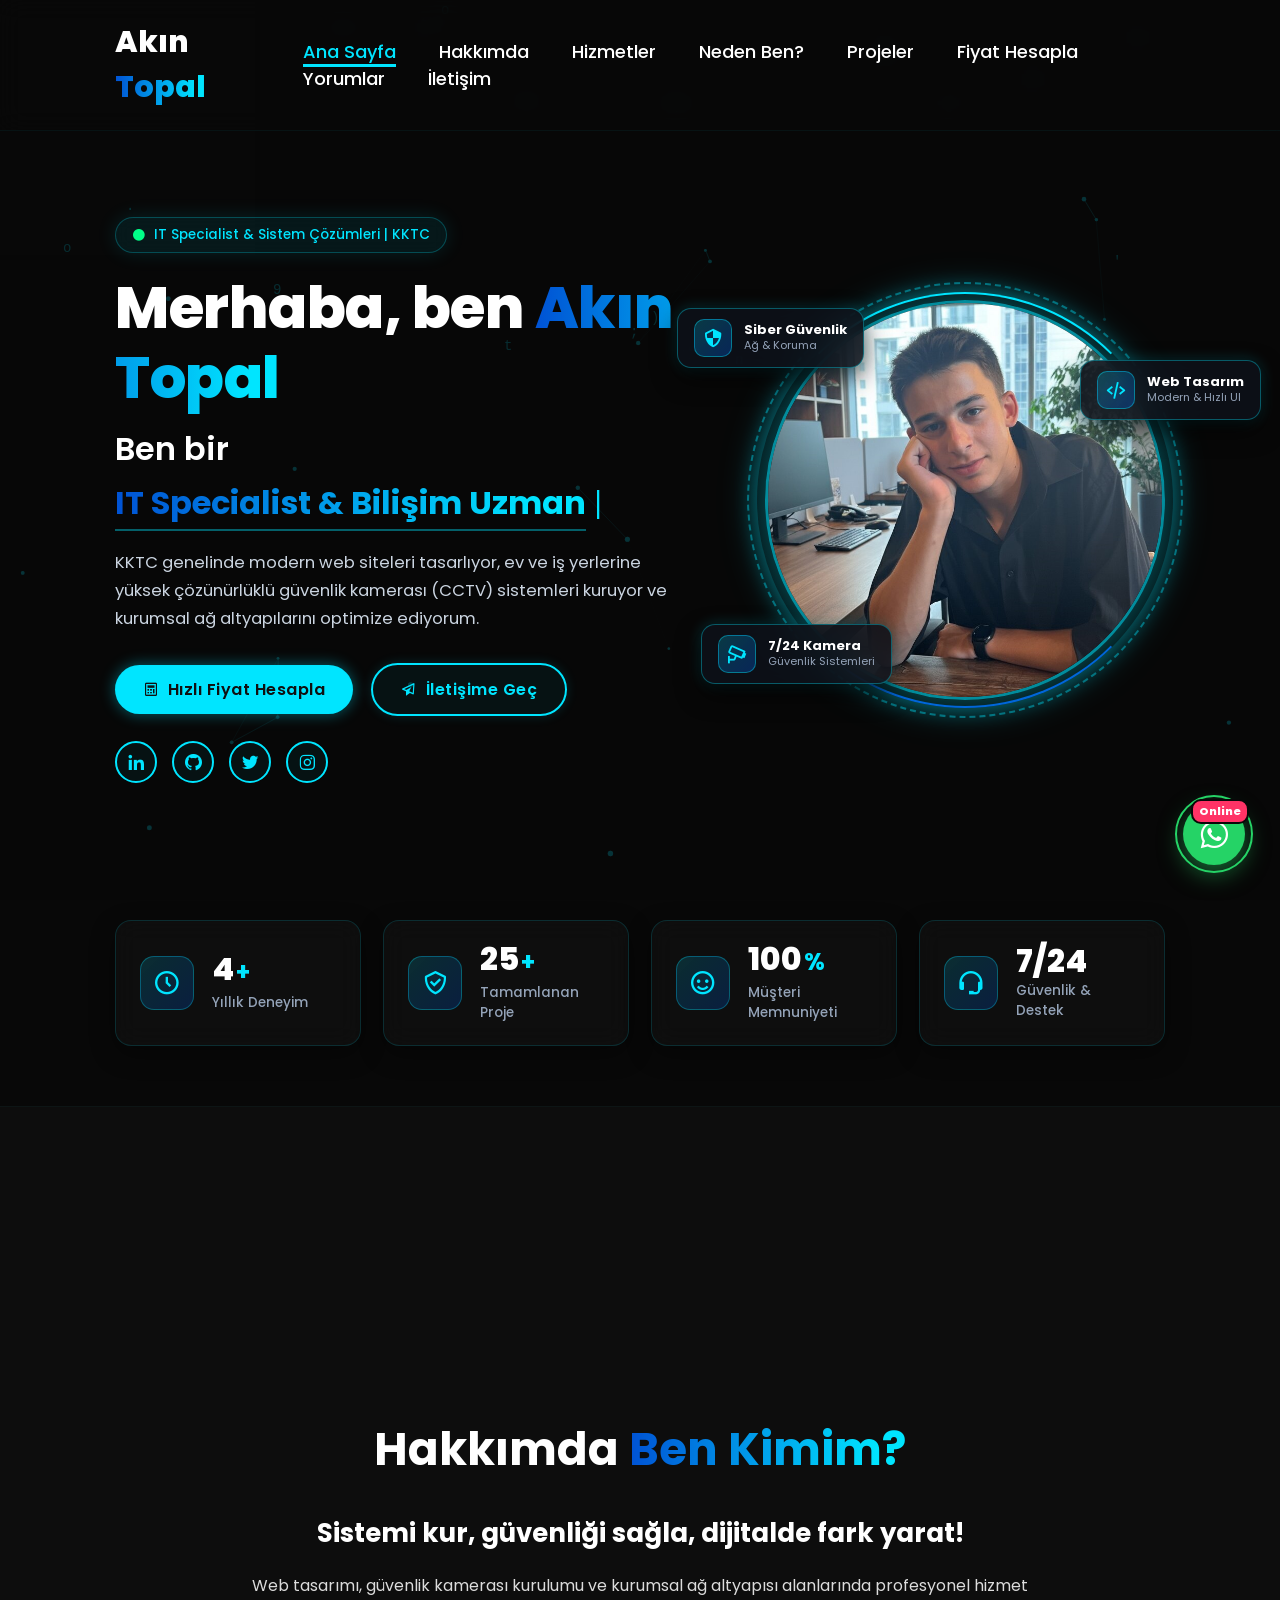
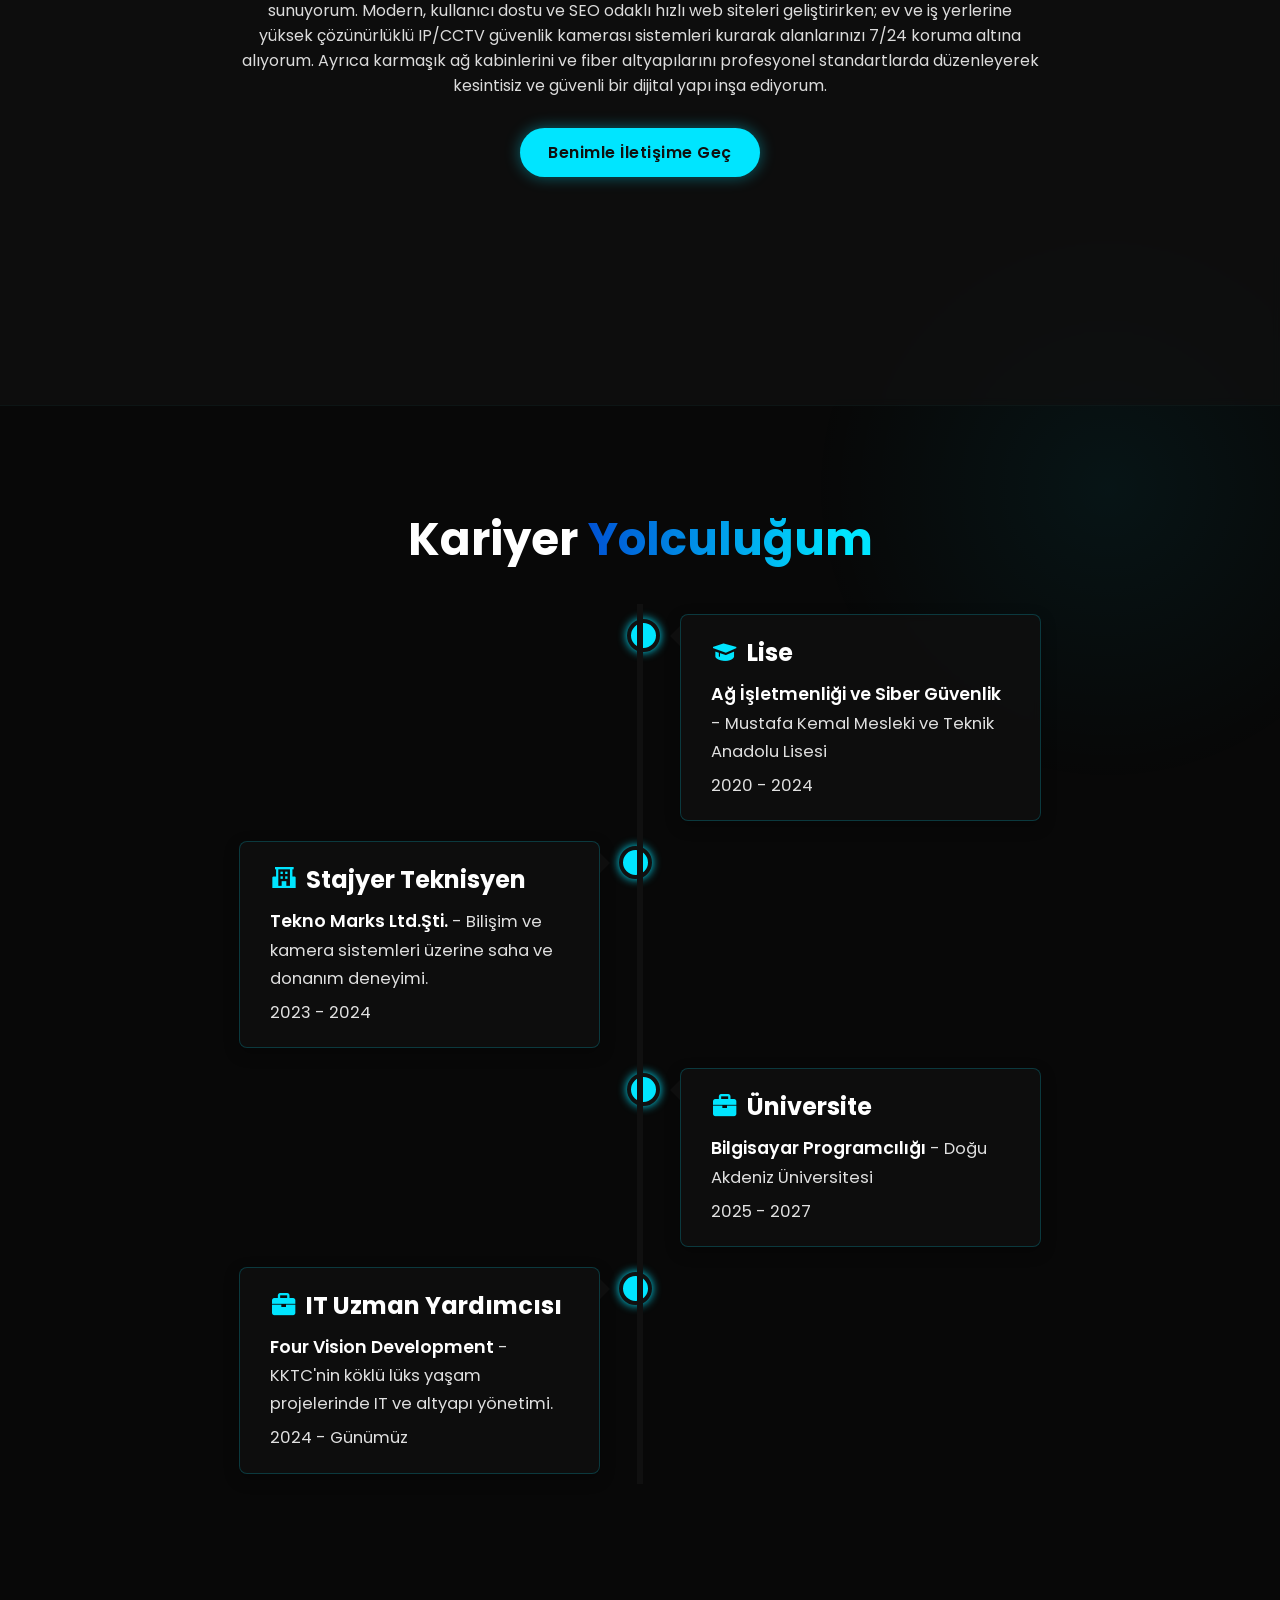
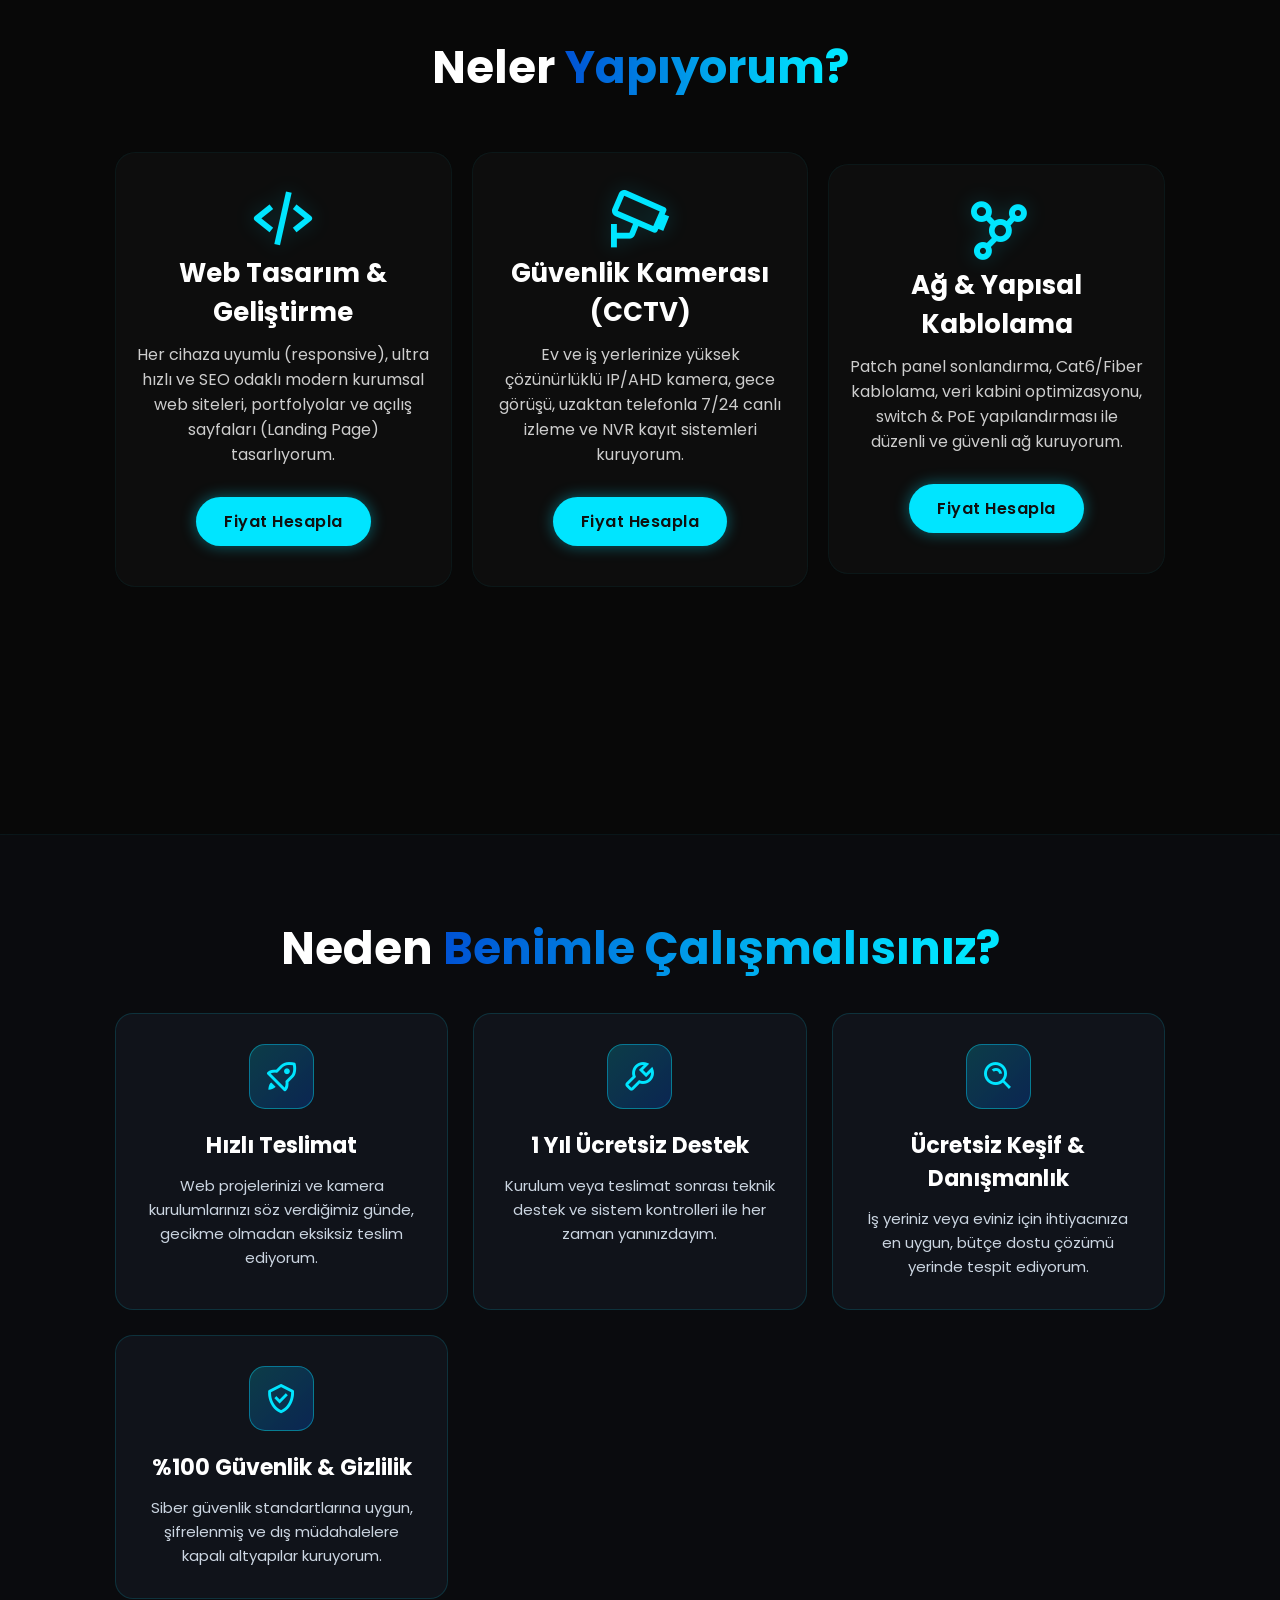
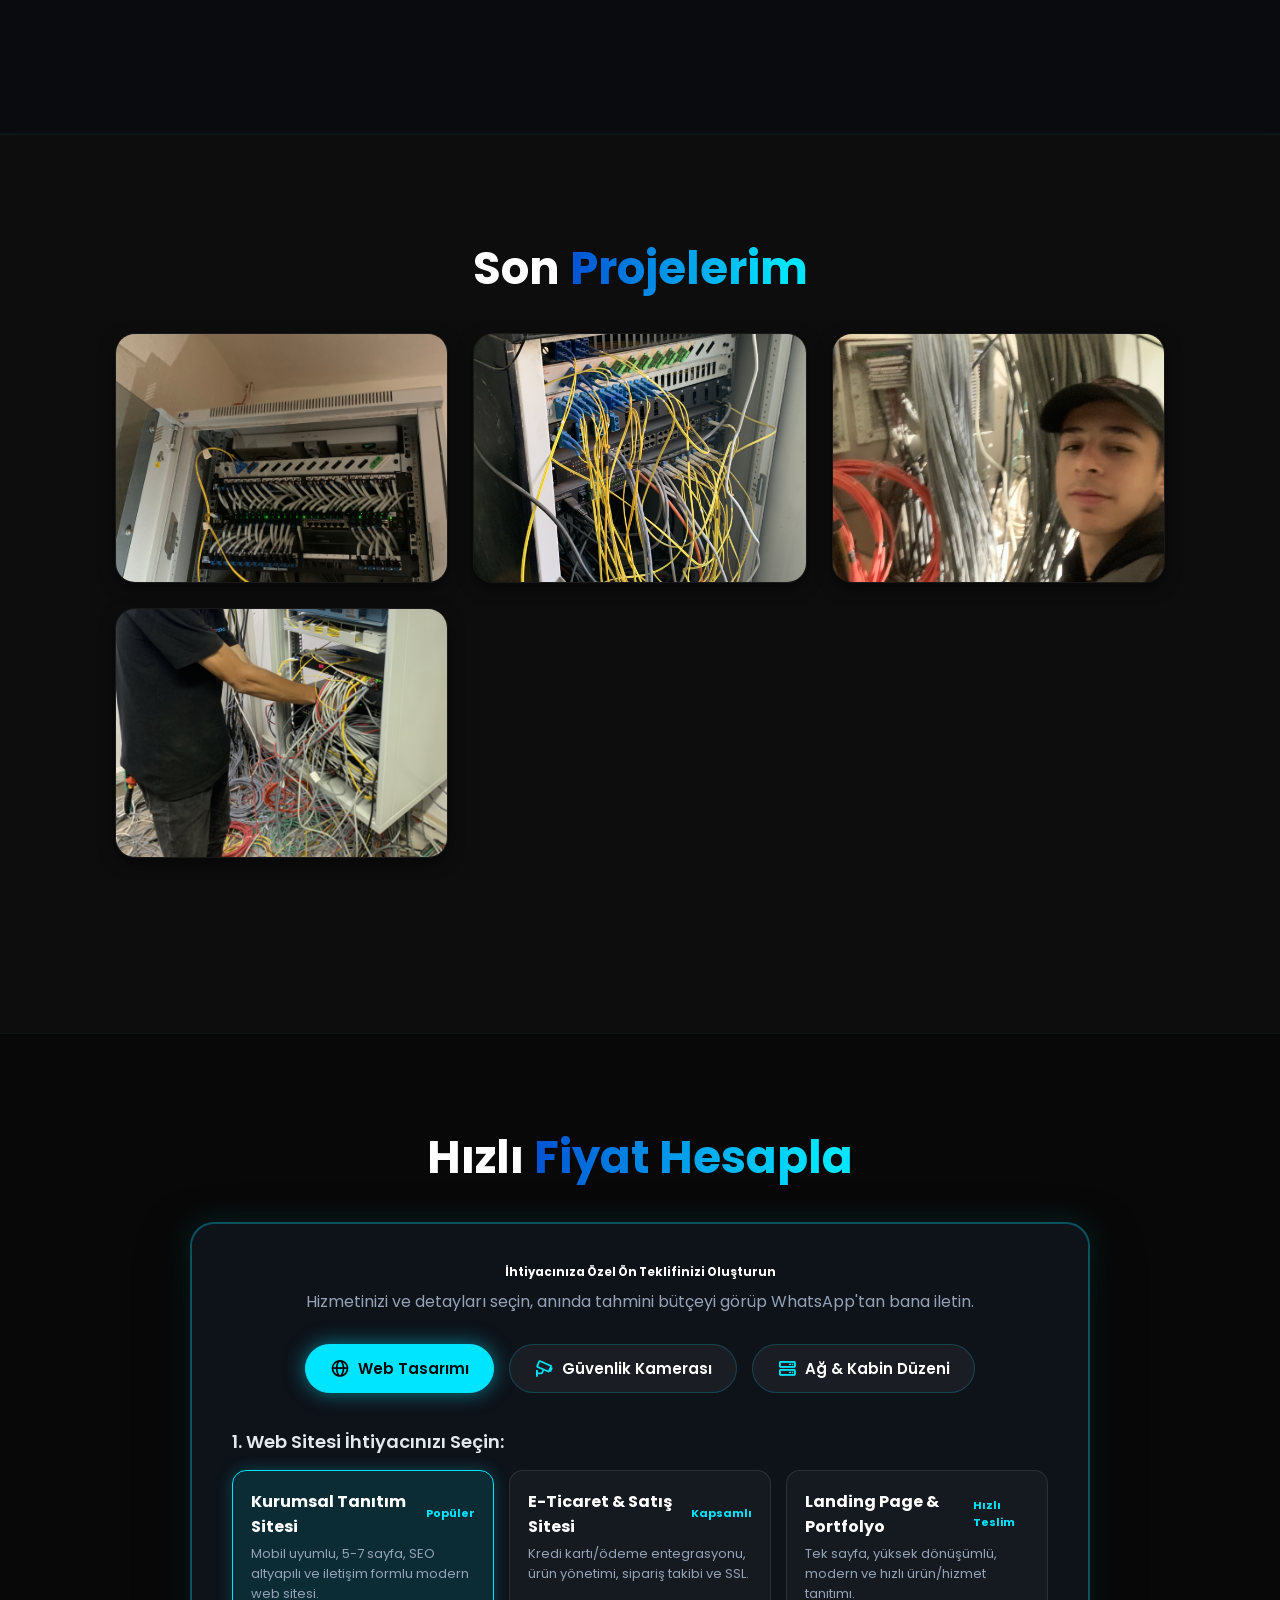
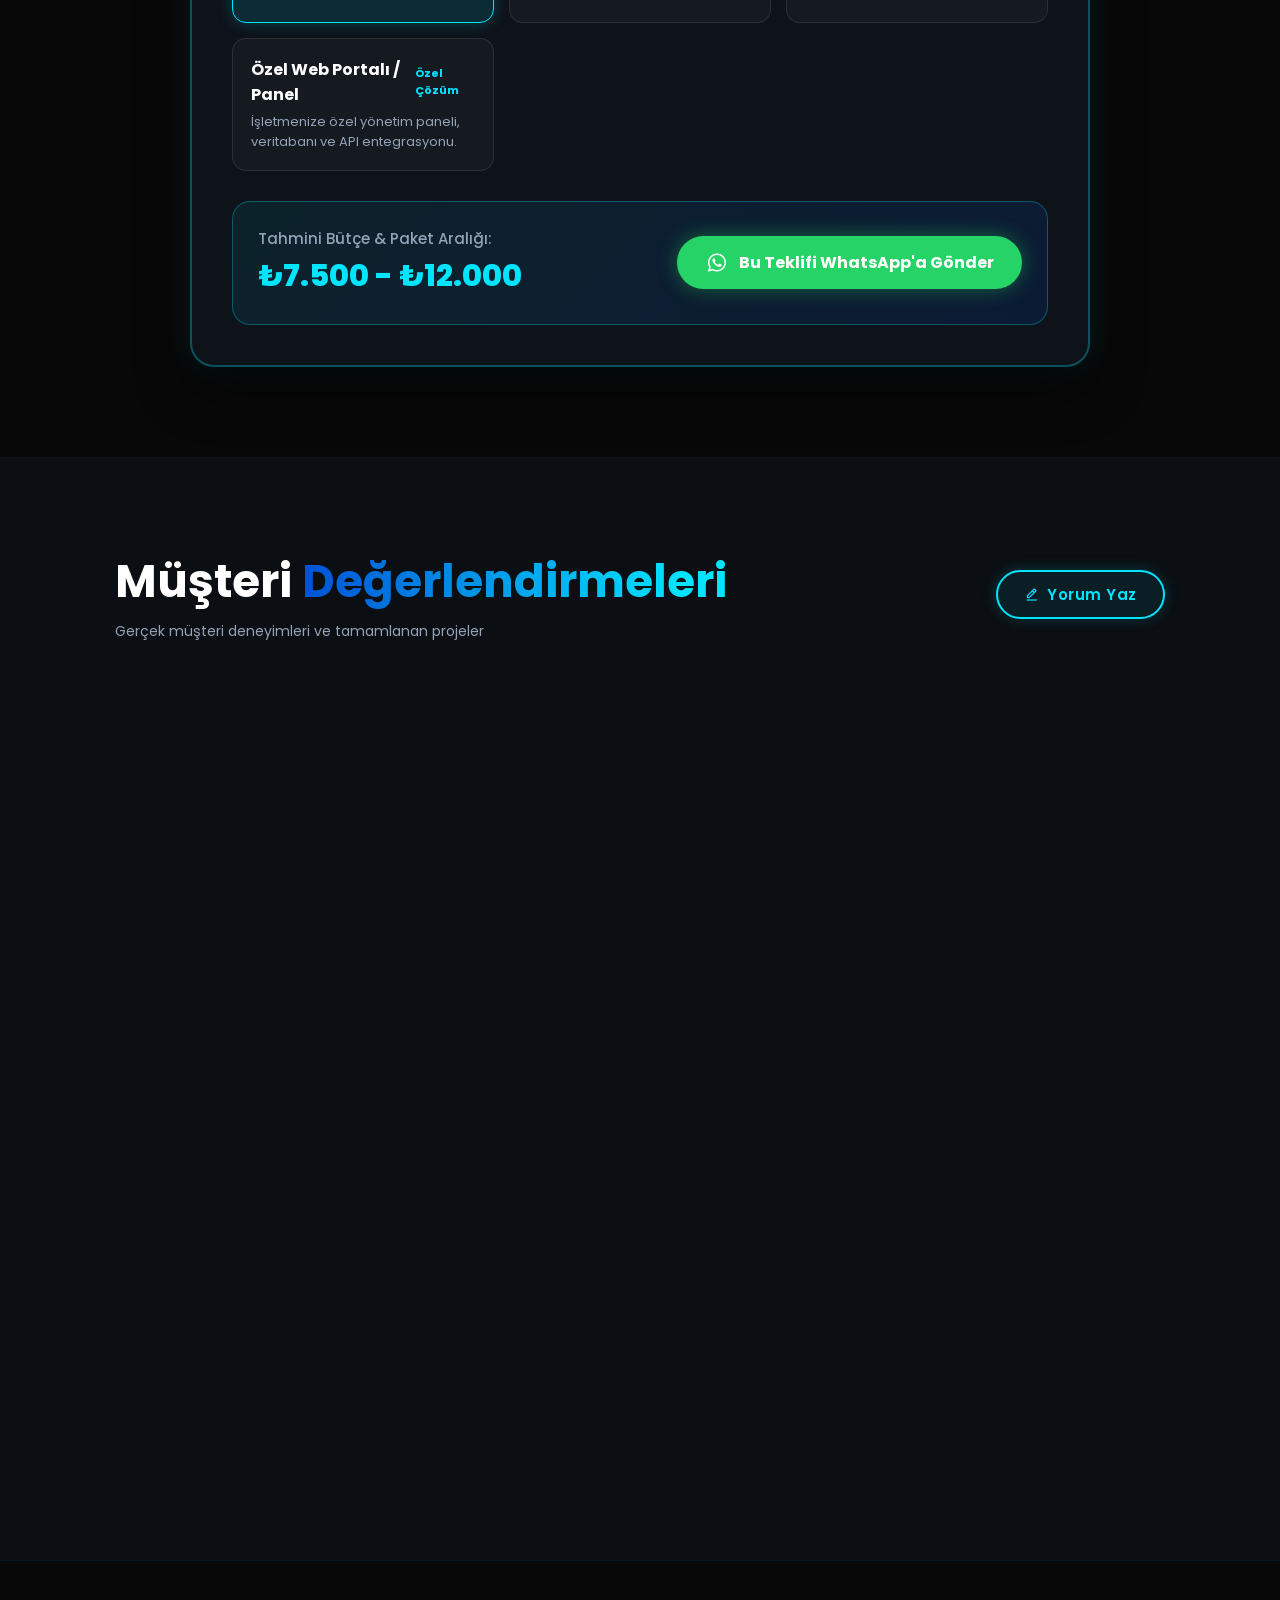
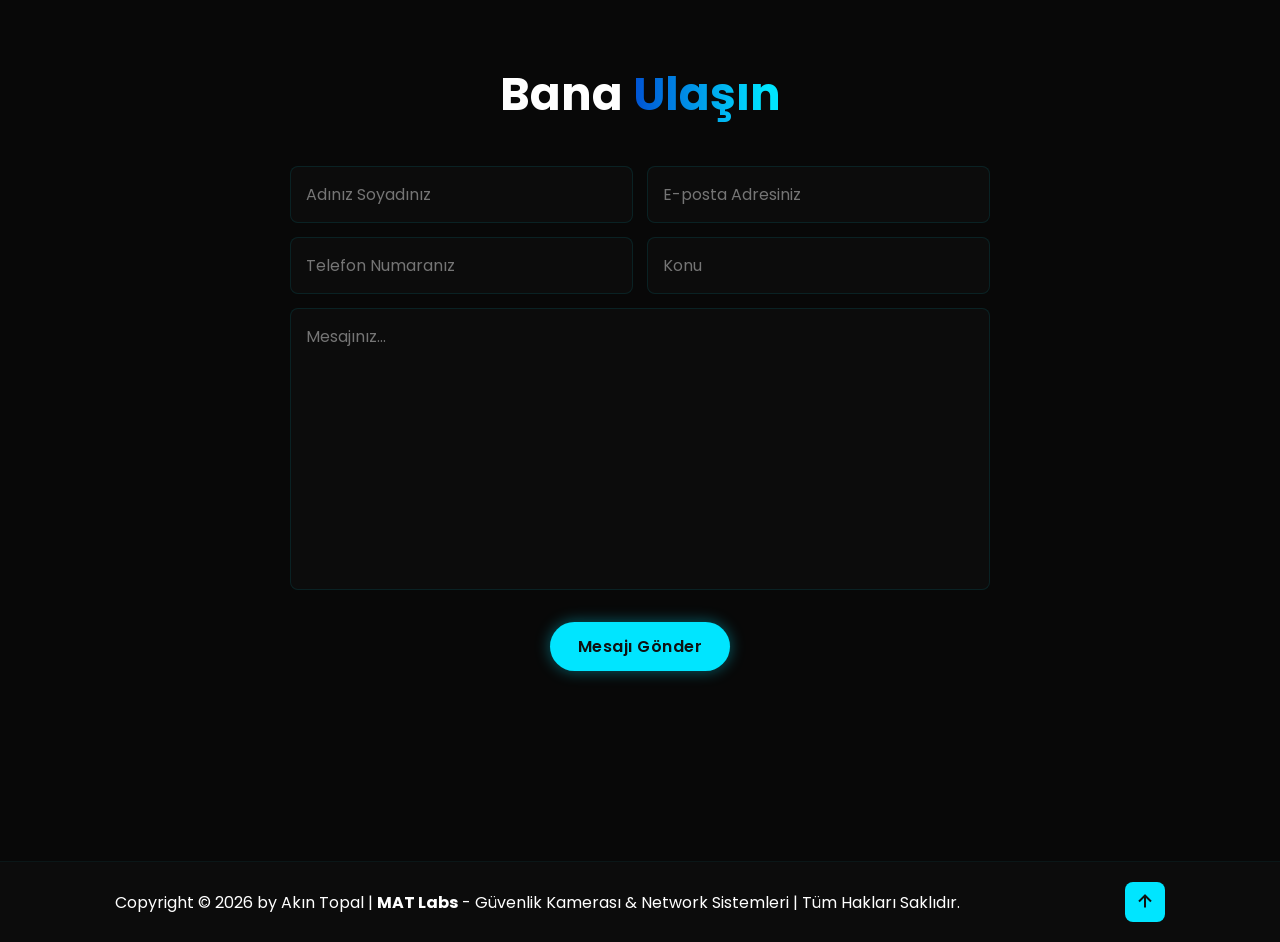
==== commit bf785121: "brand: 'IT Specialist | CCTV • Network • Web' unvan ve kurumsal marka guncellemesi yapildi" ====
--- a/index.html
+++ b/index.html
@@ -3,10 +3,10 @@
 <head>
     <meta charset="UTF-8">
     <meta name="viewport" content="width=device-width, initial-scale=1.0">
-    <title>Akın Topal | Kıbrıs & KKTC Web Tasarım, Güvenlik Kamerası (CCTV) & Ağ Sistemleri</title>
-    <meta name="description" content="Akın Topal (MAT Labs) - KKTC, Gazimağusa, Girne ve Lefkoşa genelinde profesyonel Web Tasarımı, IP Güvenlik Kamerası (CCTV) Kurulumu, Sistem Kabini ve Yapısal Ağ Kablolama Hizmetleri. Ücretsiz keşif ve hızlı teklif alın!">
-    <meta name="keywords" content="kıbrıs web tasarım, kktc web tasarım, gazimağusa web tasarım, girne web tasarım, lefkoşa web tasarım, kıbrıs güvenlik kamerası, kktc güvenlik kamerası kurulumu, gazimağusa kamera montajı, girne güvenlik kamerası, lefkoşa cctv, cctv kıbrıs, nvr kurulumu kktc, yapısal kablolama kıbrıs, sistem kabini düzenleme kktc, patch panel sonlandırma, network altyapısı kktc, akın topal, mat labs, mağusa bilişim, kıbrıs bilişim uzmanı, kktc kamera fiyatları">
-    <meta name="author" content="Akın Topal - MAT Labs">
+    <title>Akın Topal | IT Specialist | CCTV • Network • Web</title>
+    <meta name="description" content="Akın Topal (MAT Labs) - IT Specialist | KKTC ve Kıbrıs genelinde profesyonel IP Güvenlik Kamerası (CCTV) Kurulumu, Sistem Kabini, Network Altyapısı ve Modern Web Tasarım Hizmetleri.">
+    <meta name="keywords" content="akın topal, akin topal, it specialist kktc, kıbrıs it uzmanı, kıbrıs web tasarım, kktc web tasarım, gazimağusa web tasarım, girne web tasarım, lefkoşa web tasarım, kıbrıs güvenlik kamerası, kktc güvenlik kamerası kurulumu, gazimağusa kamera montajı, girne güvenlik kamerası, lefkoşa cctv, cctv kıbrıs, nvr kurulumu kktc, yapısal kablolama kıbrıs, sistem kabini düzenleme kktc, patch panel sonlandırma, network altyapısı kktc, mat labs">
+    <meta name="author" content="Akın Topal - IT Specialist">
     <meta name="robots" content="index, follow, max-image-preview:large, max-snippet:-1, max-video-preview:-1">
     
     <!-- Bölgesel / Yerel Geo Meta Etiketleri -->
@@ -18,22 +18,21 @@
     <meta name="google-site-verification" content="tyYKgsTQzBZYtVbJoN7sPJr8E3oL2Xd8By9owYqPqNc" />
     
     <!-- OpenGraph & Sosyal Medya / Google Görsel Önizleme -->
-    <meta property="og:title" content="Akın Topal | KKTC & Kıbrıs Web Tasarım, Güvenlik Kamerası & Ağ Uzmanı">
-    <meta property="og:description" content="Gazimağusa, Girne ve Lefkoşa genelinde profesyonel Web Tasarımı, IP Kamera Montajı ve Ağ Altyapı Çözümleri. Ücretsiz keşif ve teklif alın!">
+    <meta property="og:title" content="Akın Topal | IT Specialist | CCTV • Network • Web">
+    <meta property="og:description" content="KKTC genelinde profesyonel IT Uzmanlığı, CCTV Güvenlik Kamerası, Ağ Altyapısı ve Modern Web Tasarımı.">
     <meta property="og:image" content="https://akintopal.com.tr/akintopal/akin-topal-profil.jpg">
     <meta property="og:url" content="https://akintopal.com.tr">
     <meta property="og:type" content="website">
     <meta property="og:locale" content="tr_TR">
-    <meta property="og:site_name" content="Akın Topal | MAT Labs">
+    <meta property="og:site_name" content="Akın Topal | IT Specialist">
     <meta name="twitter:card" content="summary_large_image">
-    <meta name="twitter:title" content="Akın Topal | KKTC Web Tasarım & Güvenlik Kamerası">
-    <meta name="twitter:description" content="Kıbrıs genelinde profesyonel Web Tasarım, CCTV Kamera Kurulumu ve Ağ Sistemleri.">
+    <meta name="twitter:title" content="Akın Topal | IT Specialist | CCTV • Network • Web">
+    <meta name="twitter:description" content="KKTC genelinde profesyonel IT Uzmanlığı, CCTV Güvenlik Kamerası, Ağ Altyapısı ve Modern Web Tasarımı.">
     <meta name="twitter:image" content="https://akintopal.com.tr/akintopal/akin-topal-profil.jpg">
 
     <link rel="icon" type="image/png" href="akintopal/A.t1.png">
     
     <link rel="preconnect" href="https://fonts.googleapis.com">
-    <link rel="preconnect" href="https://fonts.gstatic.com" crossorigin>
     <link href="https://fonts.googleapis.com/css2?family=Poppins:wght@400;500;600;700;800&display=swap" rel="stylesheet">
     
     <link href='https://unpkg.com/boxicons@2.1.4/css/boxicons.min.css' rel='stylesheet'>
@@ -49,10 +48,10 @@
           "@type": "Person",
           "@id": "https://akintopal.com.tr/#person",
           "name": "Akın Topal",
-          "alternateName": ["Akin Topal", "Akın Topal MAT Labs"],
+          "alternateName": ["Akin Topal", "Akın Topal IT Specialist"],
           "url": "https://akintopal.com.tr",
           "image": "https://akintopal.com.tr/akintopal/akin-topal-profil.jpg",
-          "jobTitle": "Web Tasarım & Güvenlik Sistemleri Uzmanı",
+          "jobTitle": "IT Specialist & Güvenlik Sistemleri Uzmanı",
           "alumniOf": "Doğu Akdeniz Üniversitesi",
           "knowsAbout": [
             "Web Tasarım",
@@ -1642,7 +1641,7 @@
 
     <section class="home" id="home">
         <div class="home-content reveal-on-scroll">
-            <div class="hero-badge-tag"><i class='bx bxs-circle pulse-dot'></i> KKTC & Kıbrıs Genelinde Hizmet | Yeni Projelere Açık</div>
+            <div class="hero-badge-tag"><i class='bx bxs-circle pulse-dot'></i> IT Specialist & Sistem Çözümleri | KKTC</div>
             <h1>Merhaba, ben <span class="gradient-text">Akın Topal</span></h1>
             <h3>Ben bir <span class="typing-text gradient-text"></span><span class="typing-cursor">|</span></h3>
             <p>KKTC genelinde modern web siteleri tasarlıyor, ev ve iş yerlerine yüksek çözünürlüklü güvenlik kamerası (CCTV) sistemleri kuruyor ve kurumsal ağ altyapılarını optimize ediyorum.</p>
@@ -2126,11 +2125,11 @@
             // ==========================================
             const typingText = document.querySelector('.typing-text');
             const words = [
-                "Web Tasarım & Geliştiricisiyim.",
+                "IT Specialist & Bilişim Uzmanıyım.",
                 "Güvenlik Kamerası (CCTV) Uzmanıyım.",
-                "Ağ Altyapısı & Fiber Teknisyeniyim.",
-                "Siber Güvenlik & Sistem Yöneticisiyim.",
-                "7/24 Kamera & IT Destek Uzmanıyım."
+                "Ağ Altyapısı & Network Teknisyeniyim.",
+                "Web Tasarım & Yazılım Geliştiricisiyim.",
+                "Sistem & Siber Güvenlik Yöneticisiyim."
             ];
             let wordIndex = 0;
             let charIndex = 0;
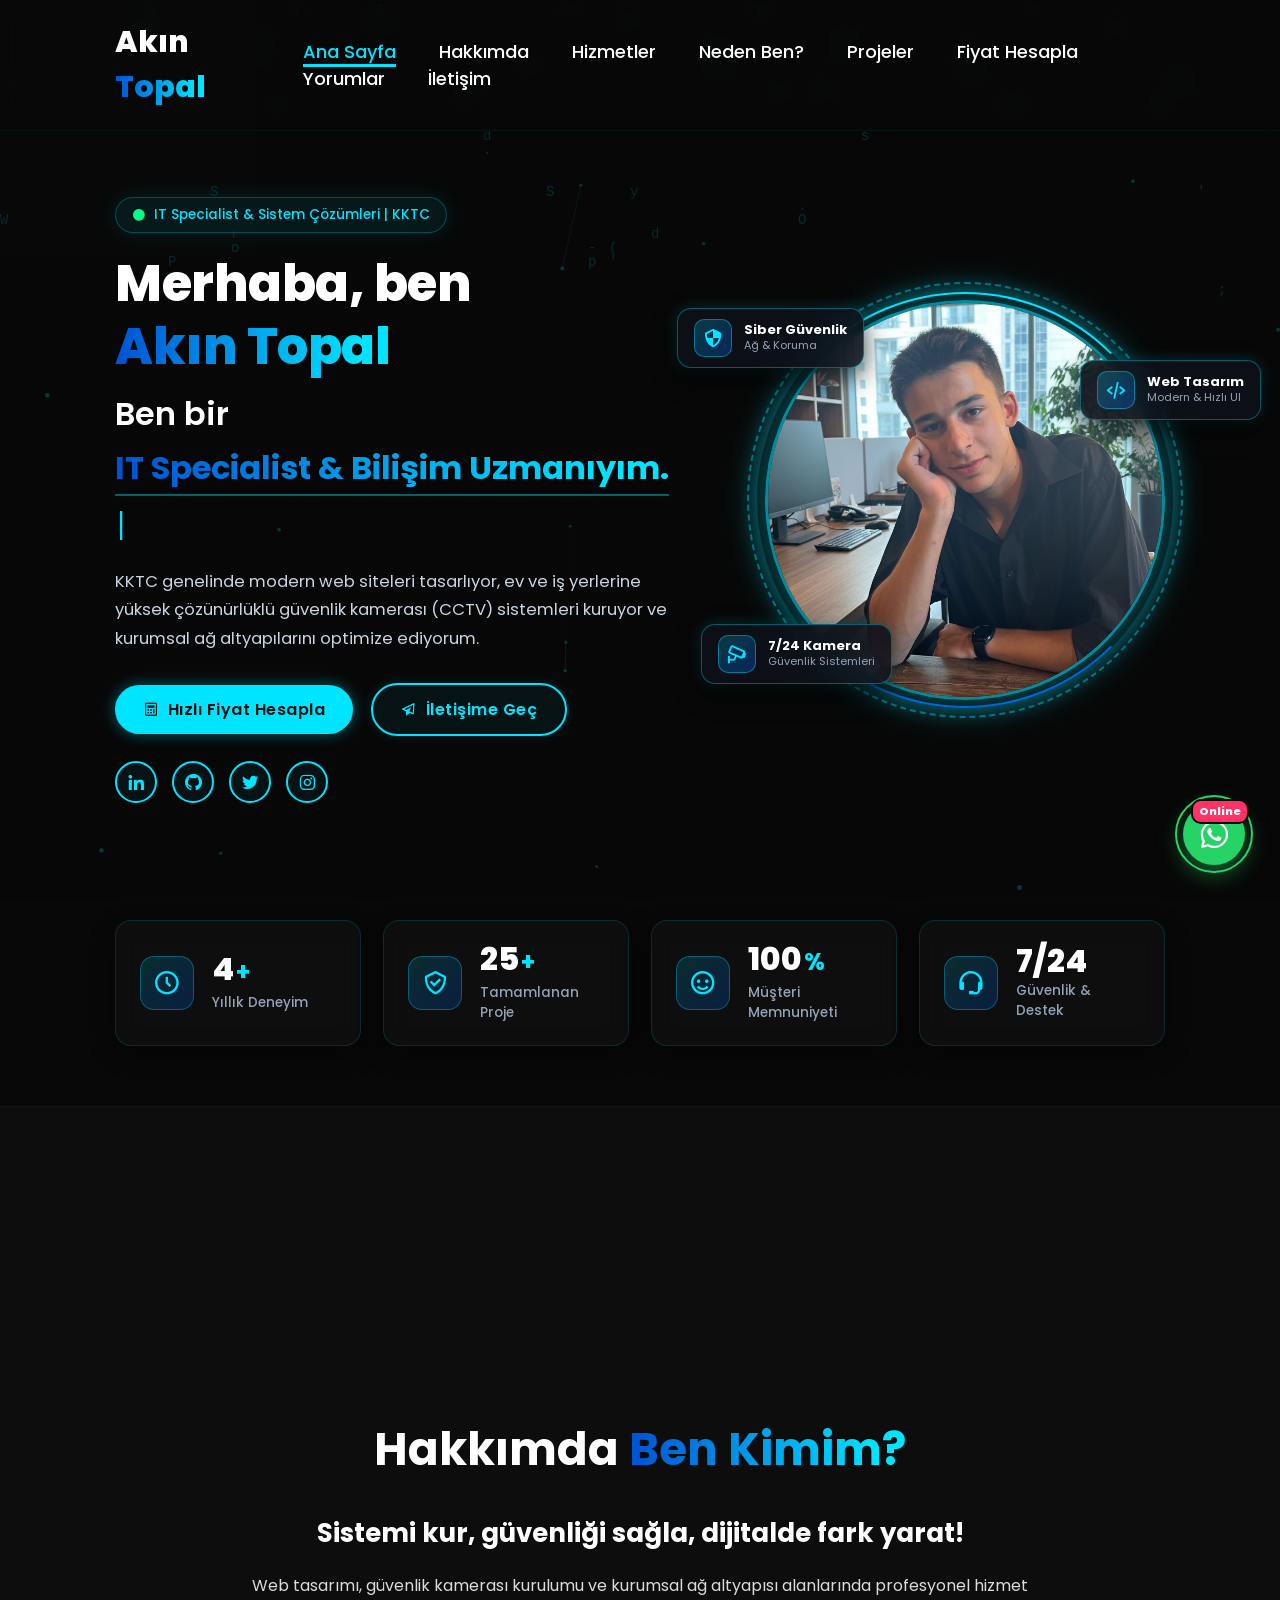
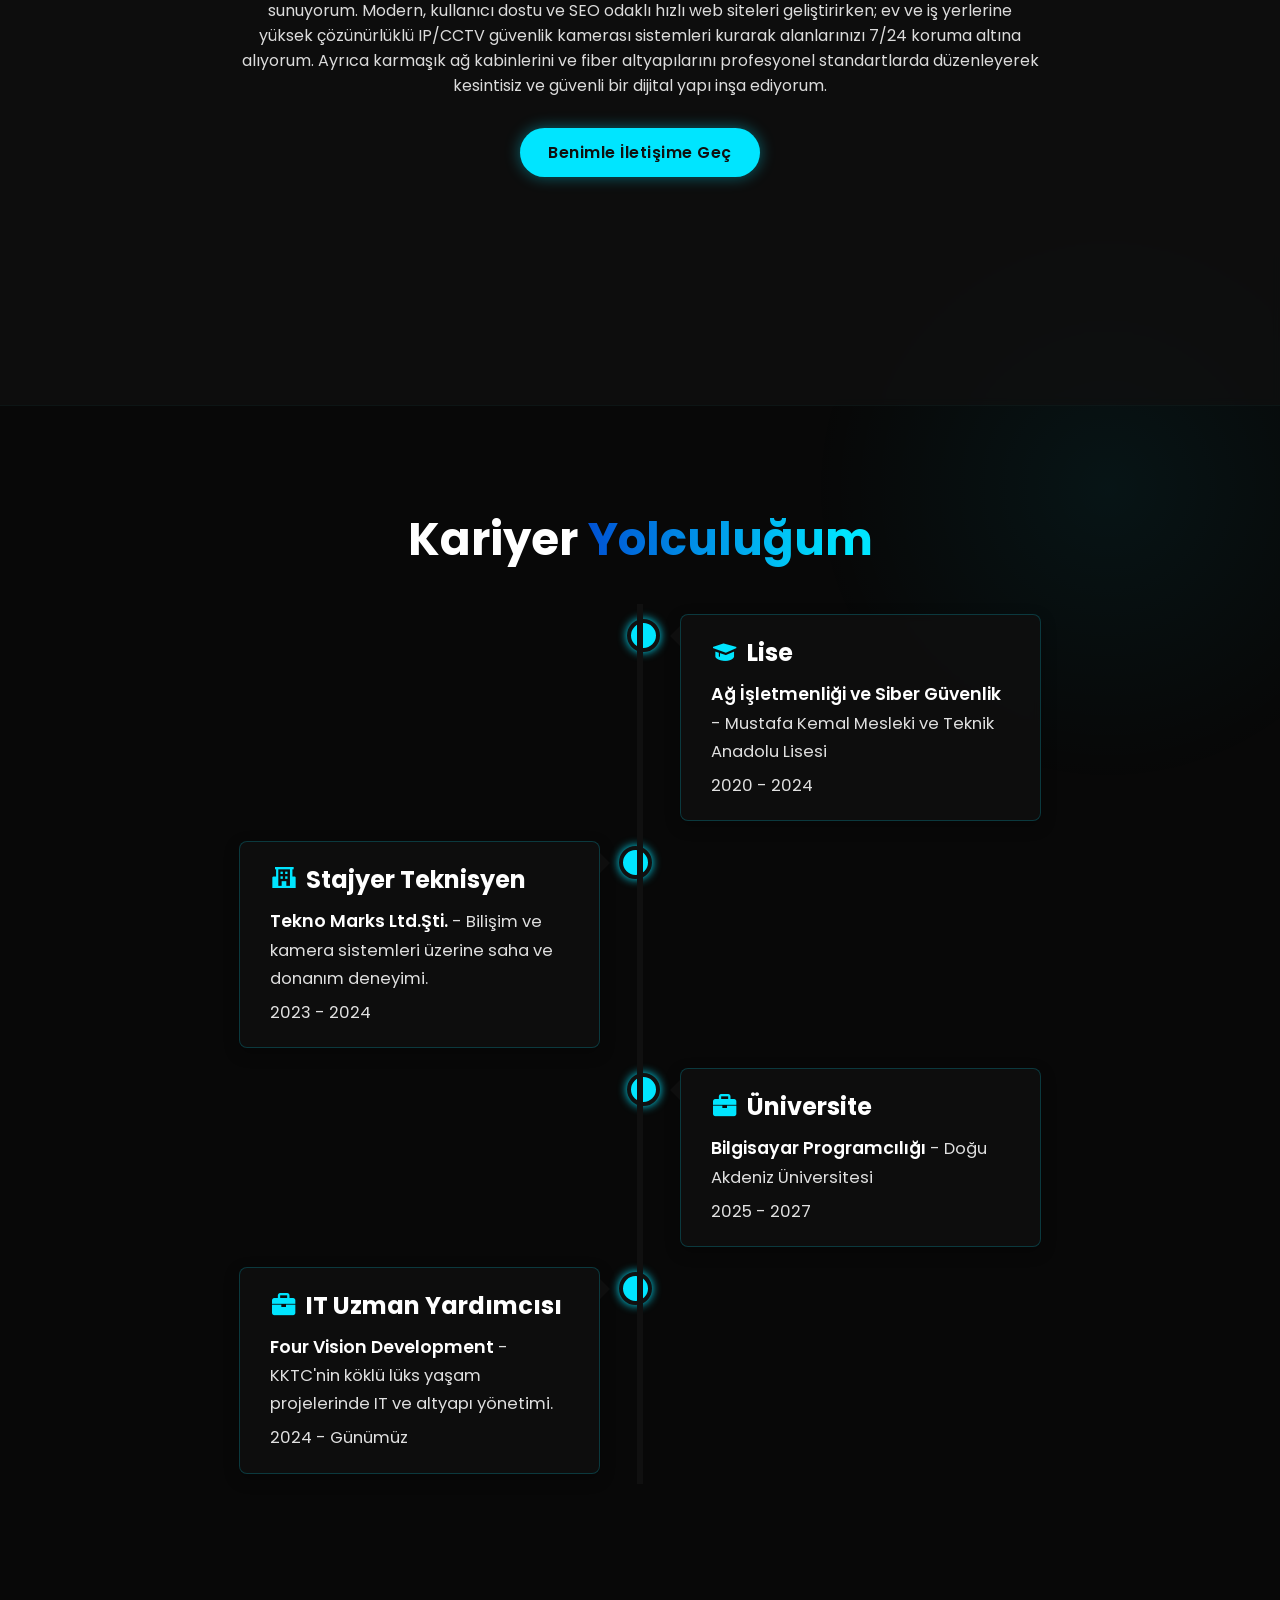
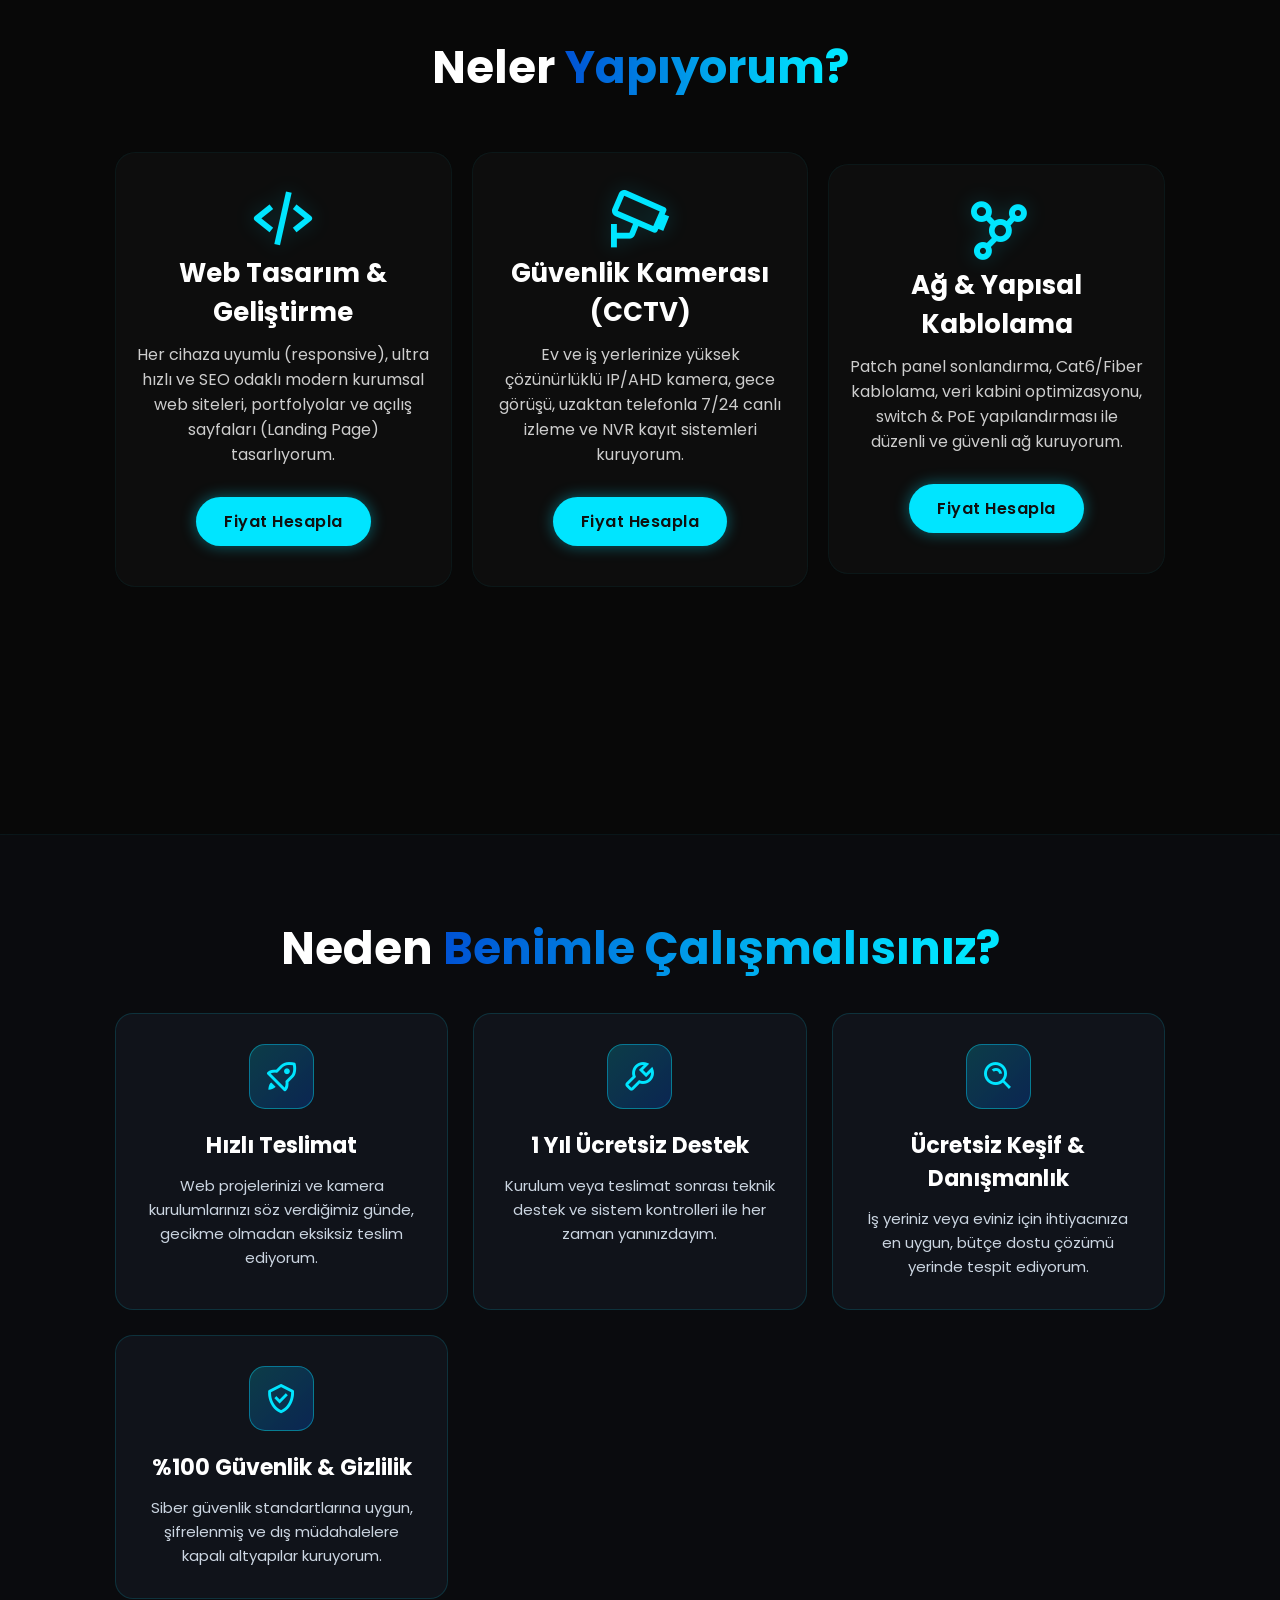
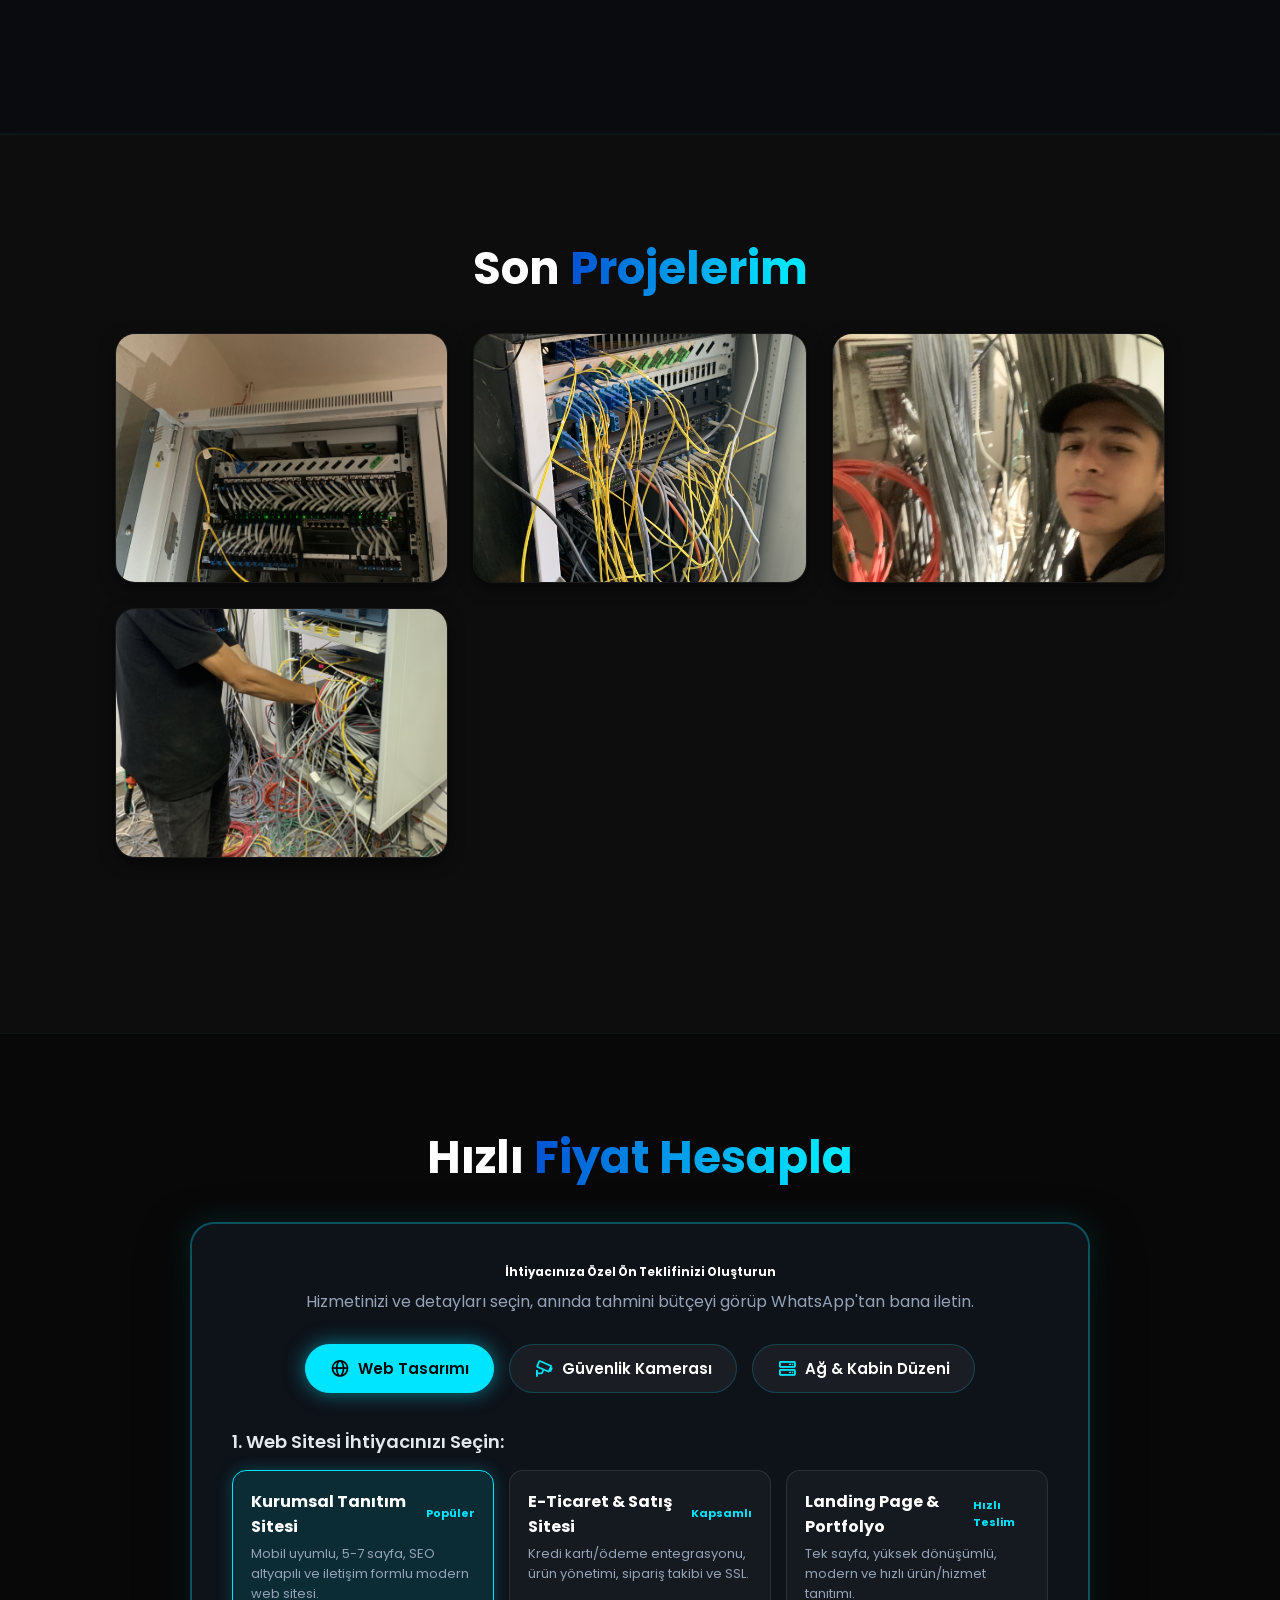
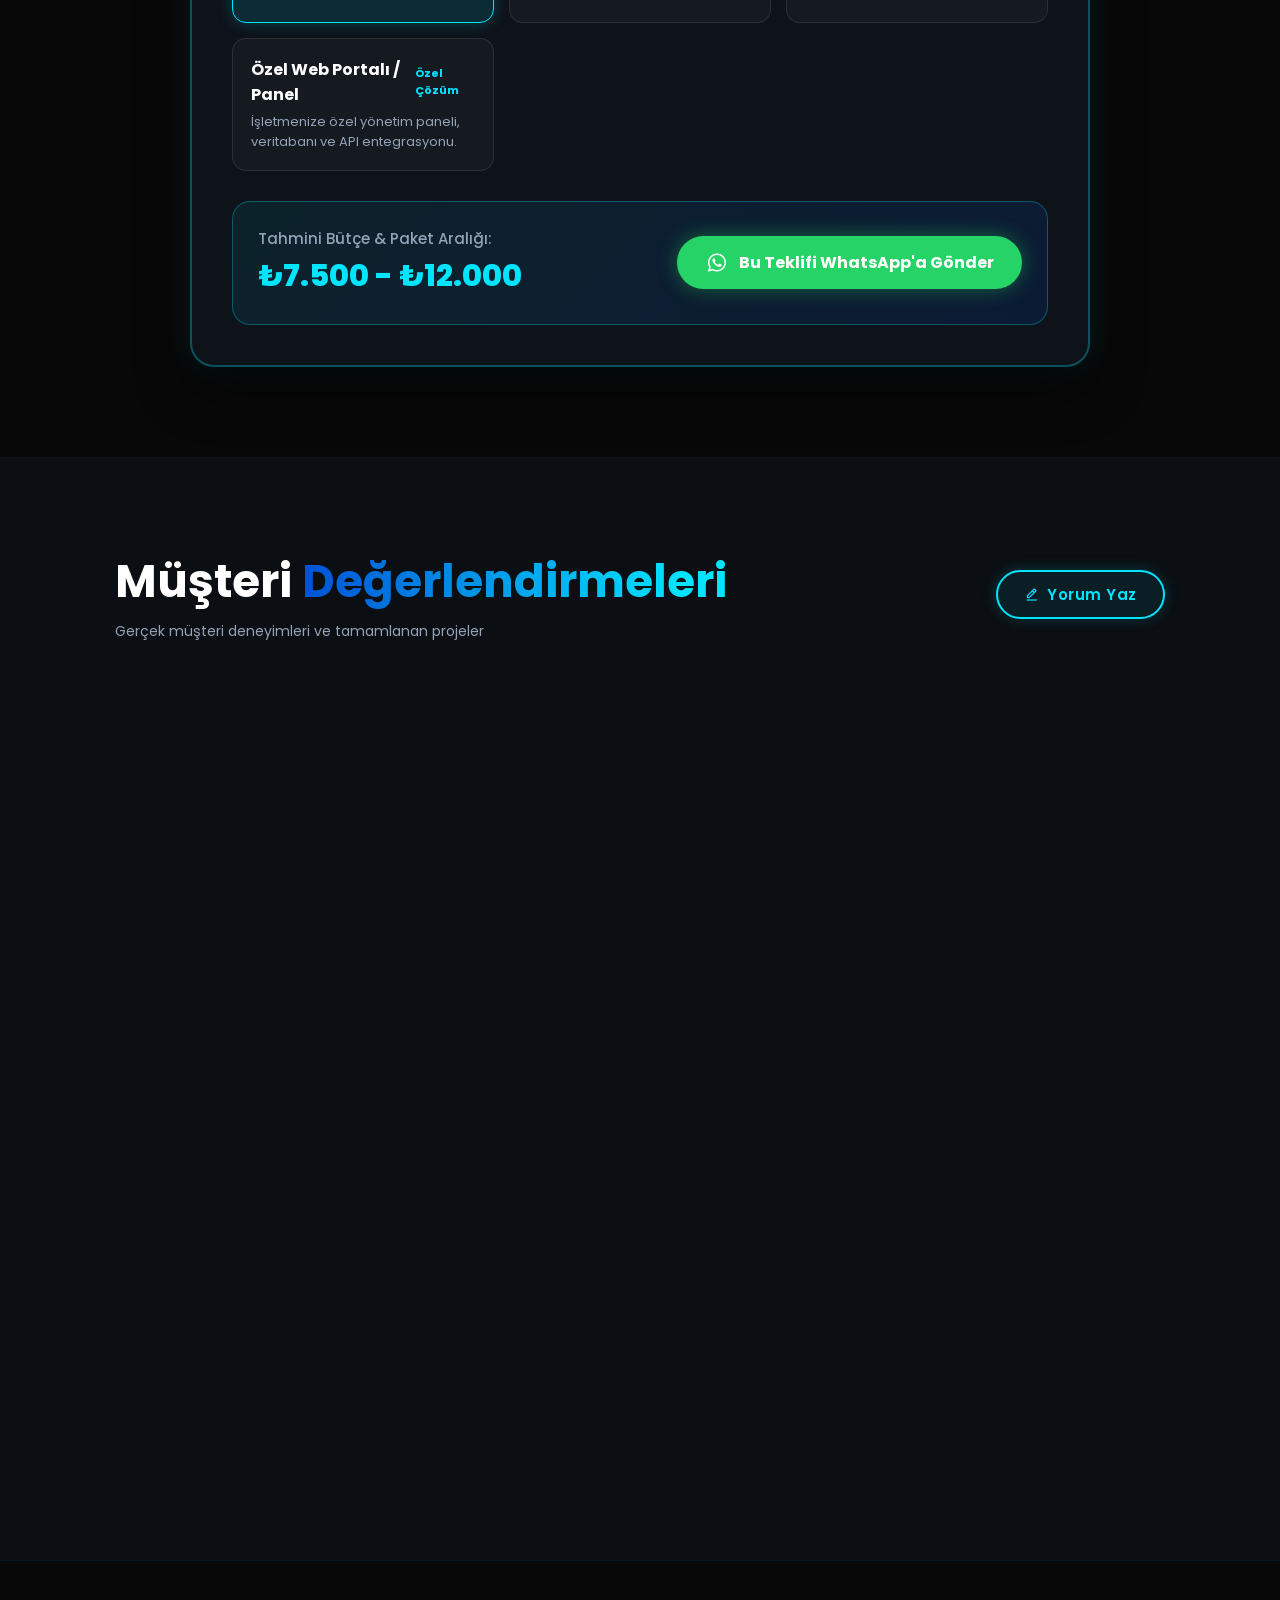
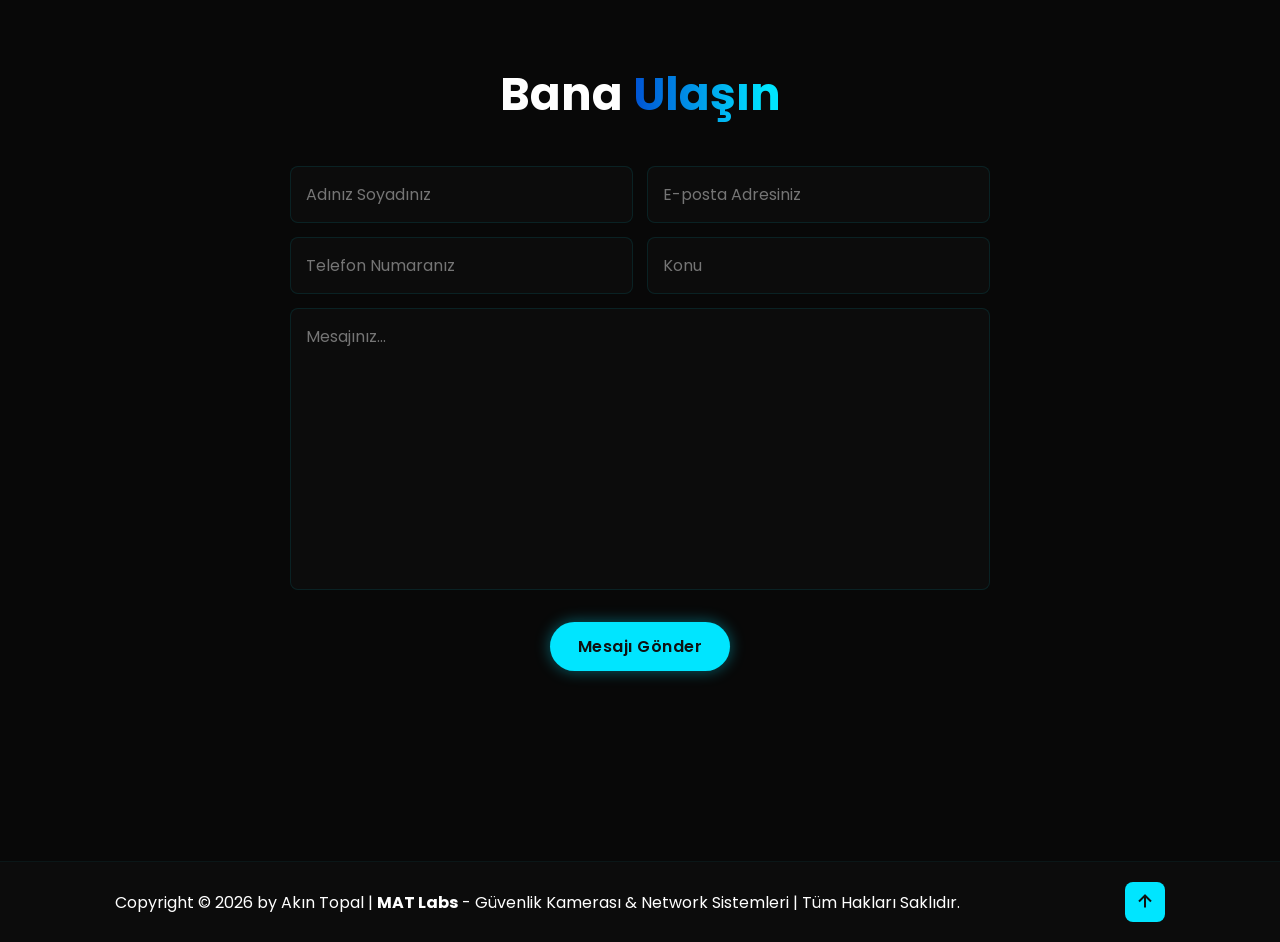
==== commit 98bc29b8: "style: 'Akın Topal' isminin alt satira kirilmasi engellendi ve responsive font ayarlandi" ====
--- a/index.html
+++ b/index.html
@@ -309,7 +309,7 @@
             padding-top: 12rem;
         }
         .home-content {
-            max-width: 620px;
+            max-width: 680px;
         }
         .hero-badge-tag {
             display: inline-flex;
@@ -335,11 +335,14 @@
             0%, 100% { opacity: 1; transform: scale(1); filter: drop-shadow(0 0 6px #00ff88); }
             50% { opacity: 0.35; transform: scale(0.8); }
         }
-        .home-content h1{
-            font-size: 5.8rem;
+        .home-content h1 {
+            font-size: clamp(3.2rem, 4.4vw, 5.0rem);
             font-weight: 800;
-            line-height: 1.2;
+            line-height: 1.25;
             letter-spacing: -0.5px;
+        }
+        .home-content h1 .gradient-text {
+            white-space: nowrap;
         }
         .home-content h3{
             font-size: 3.2rem;
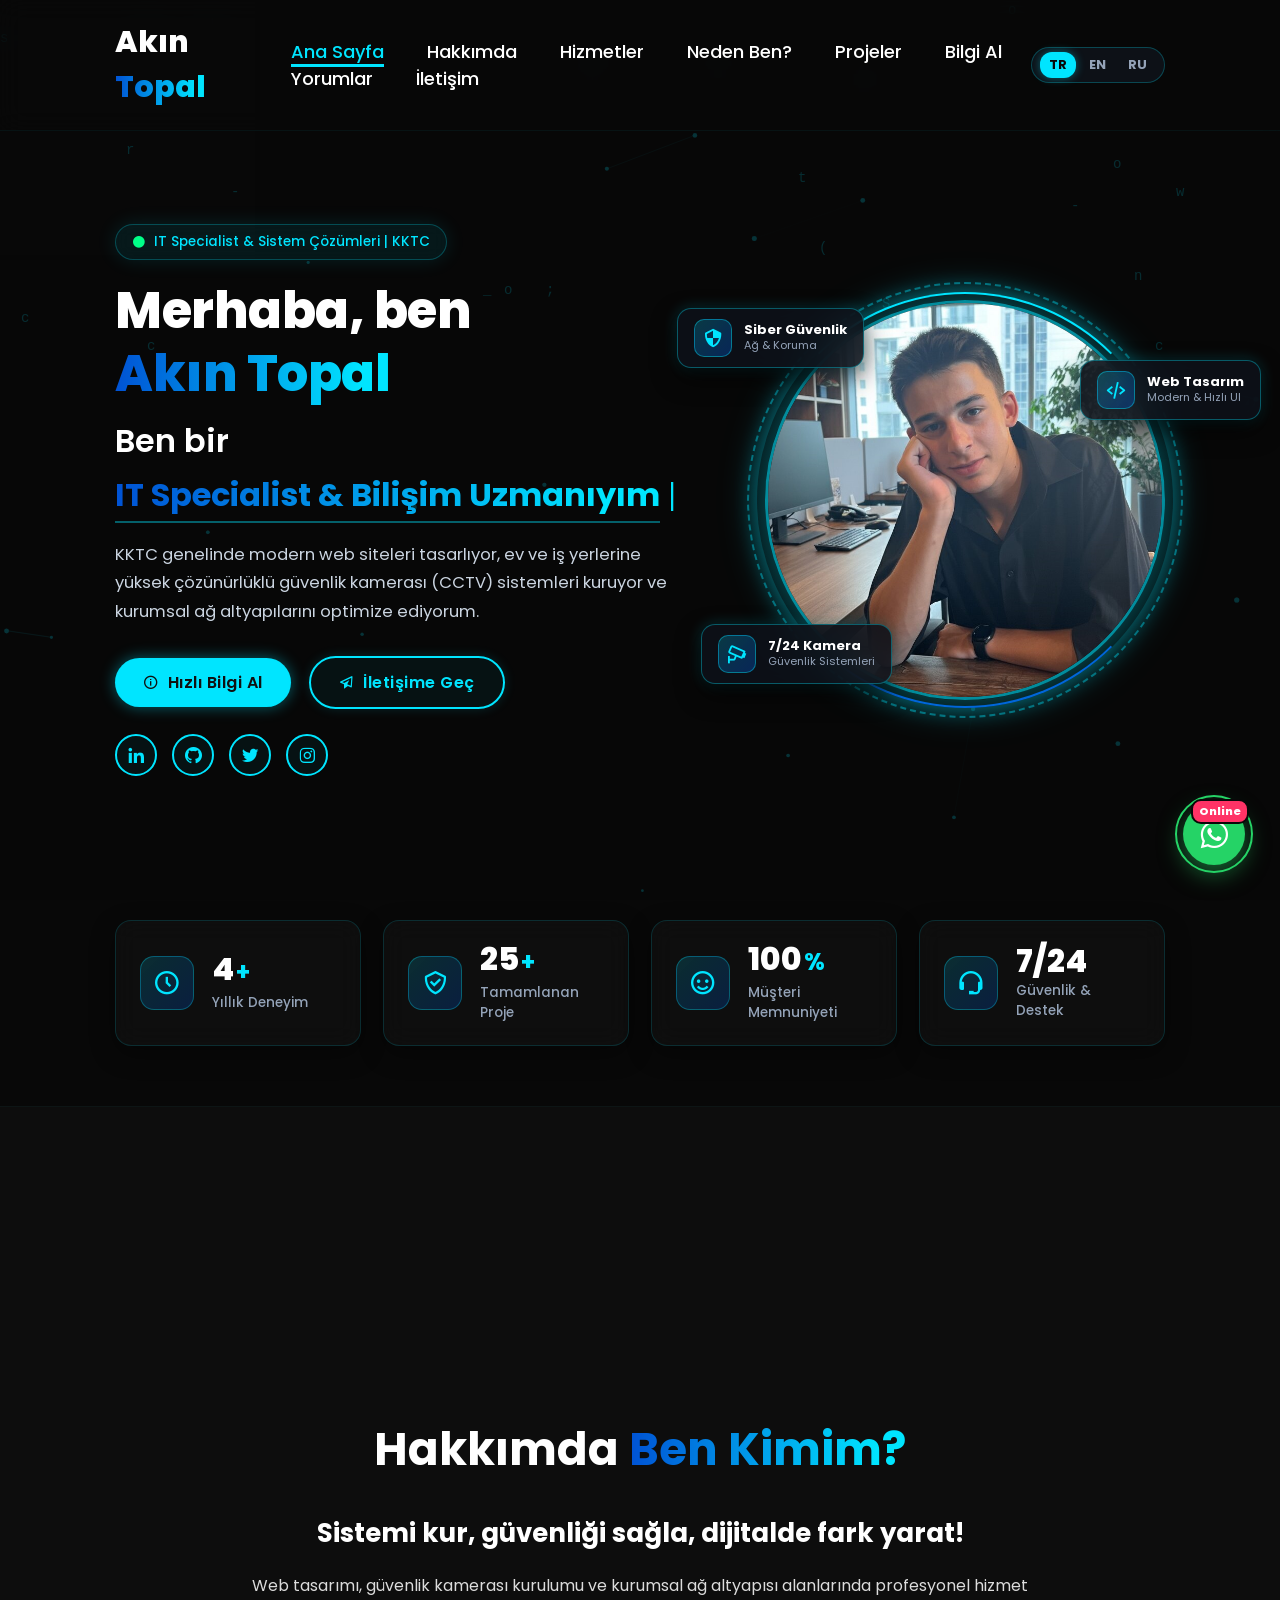
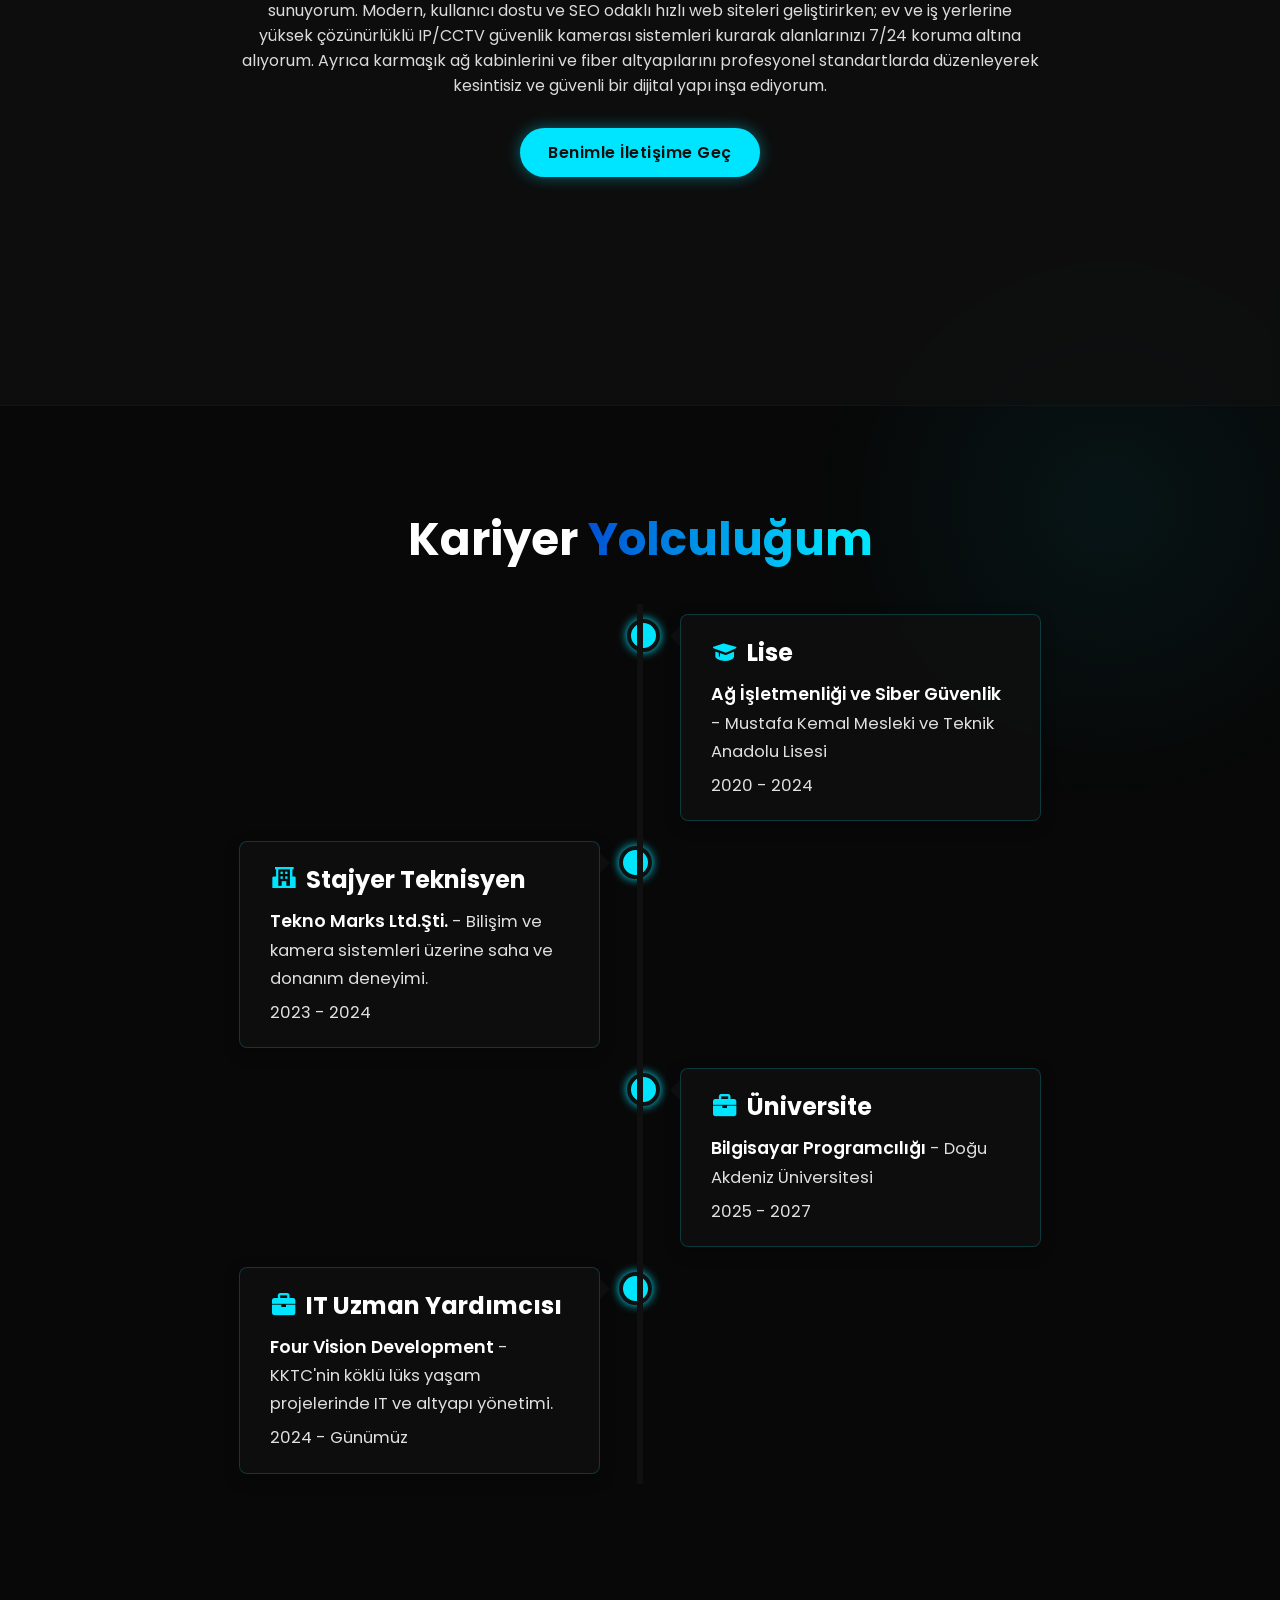
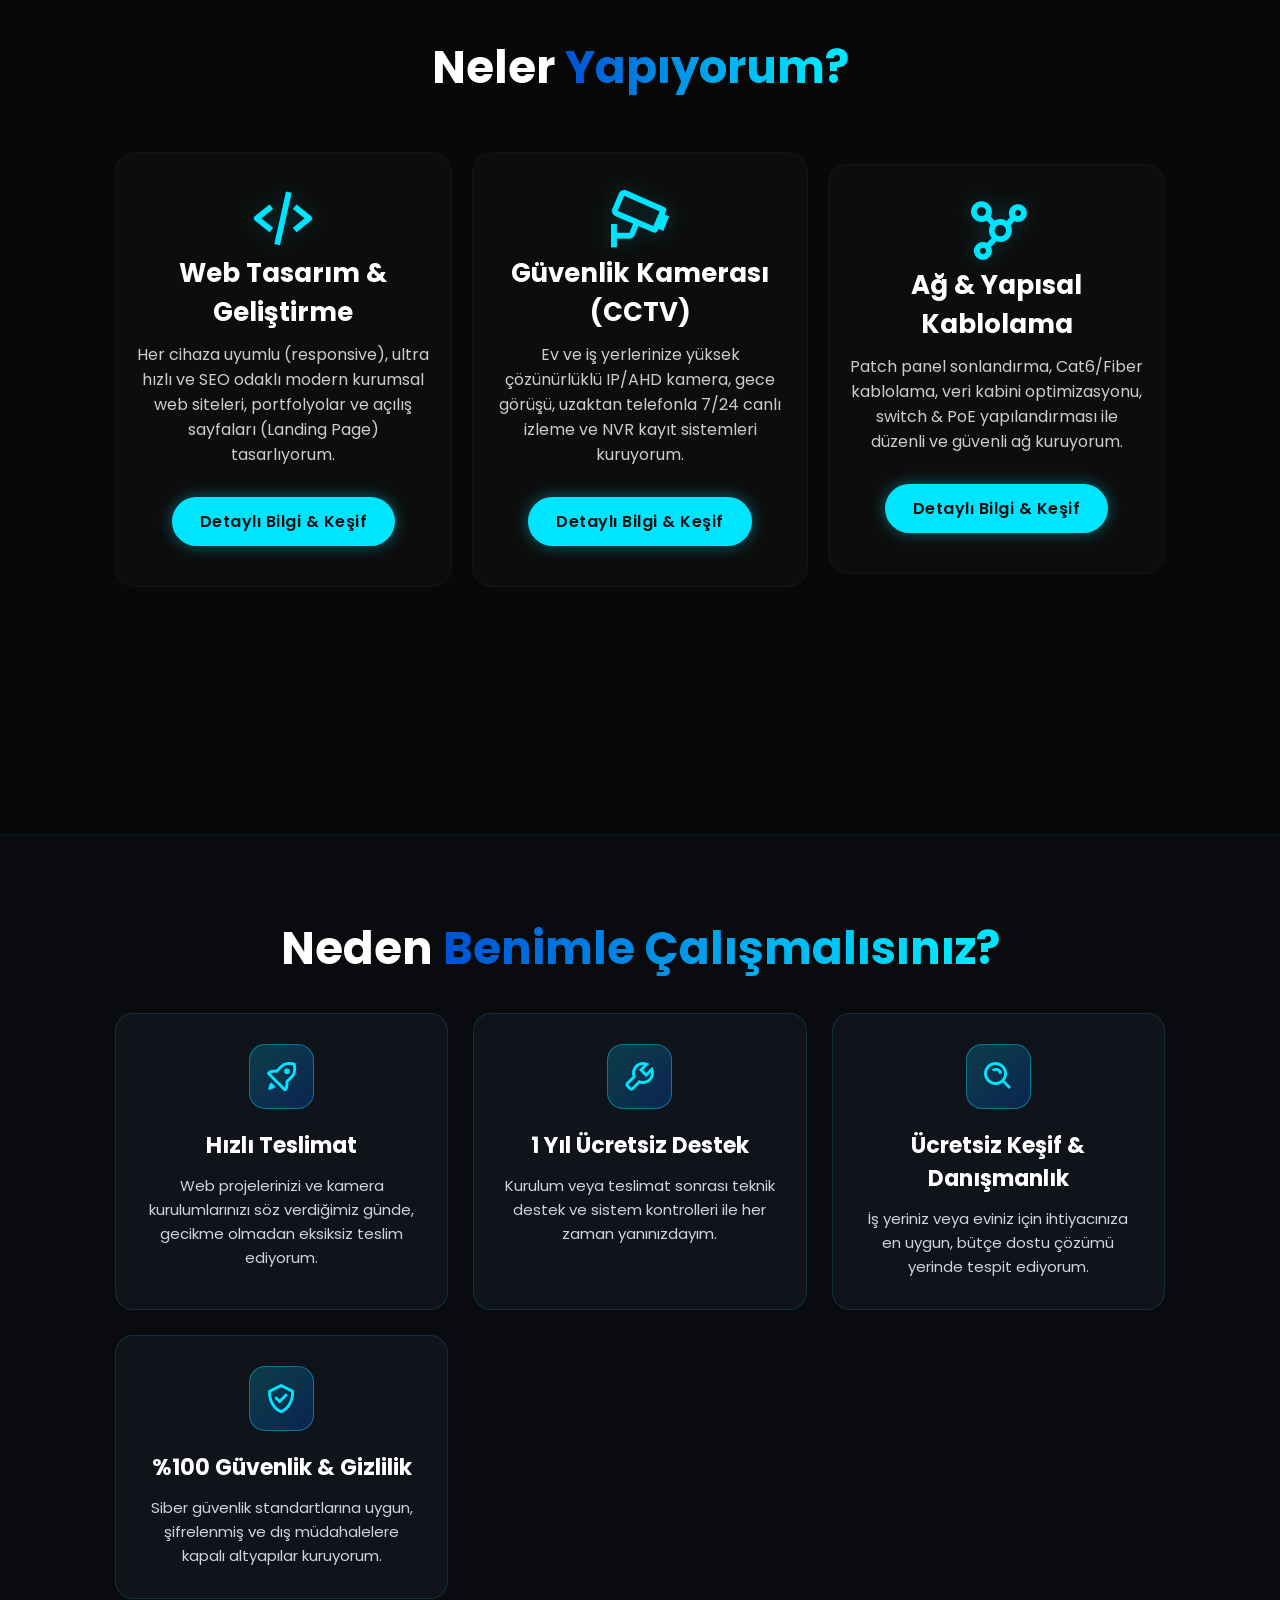
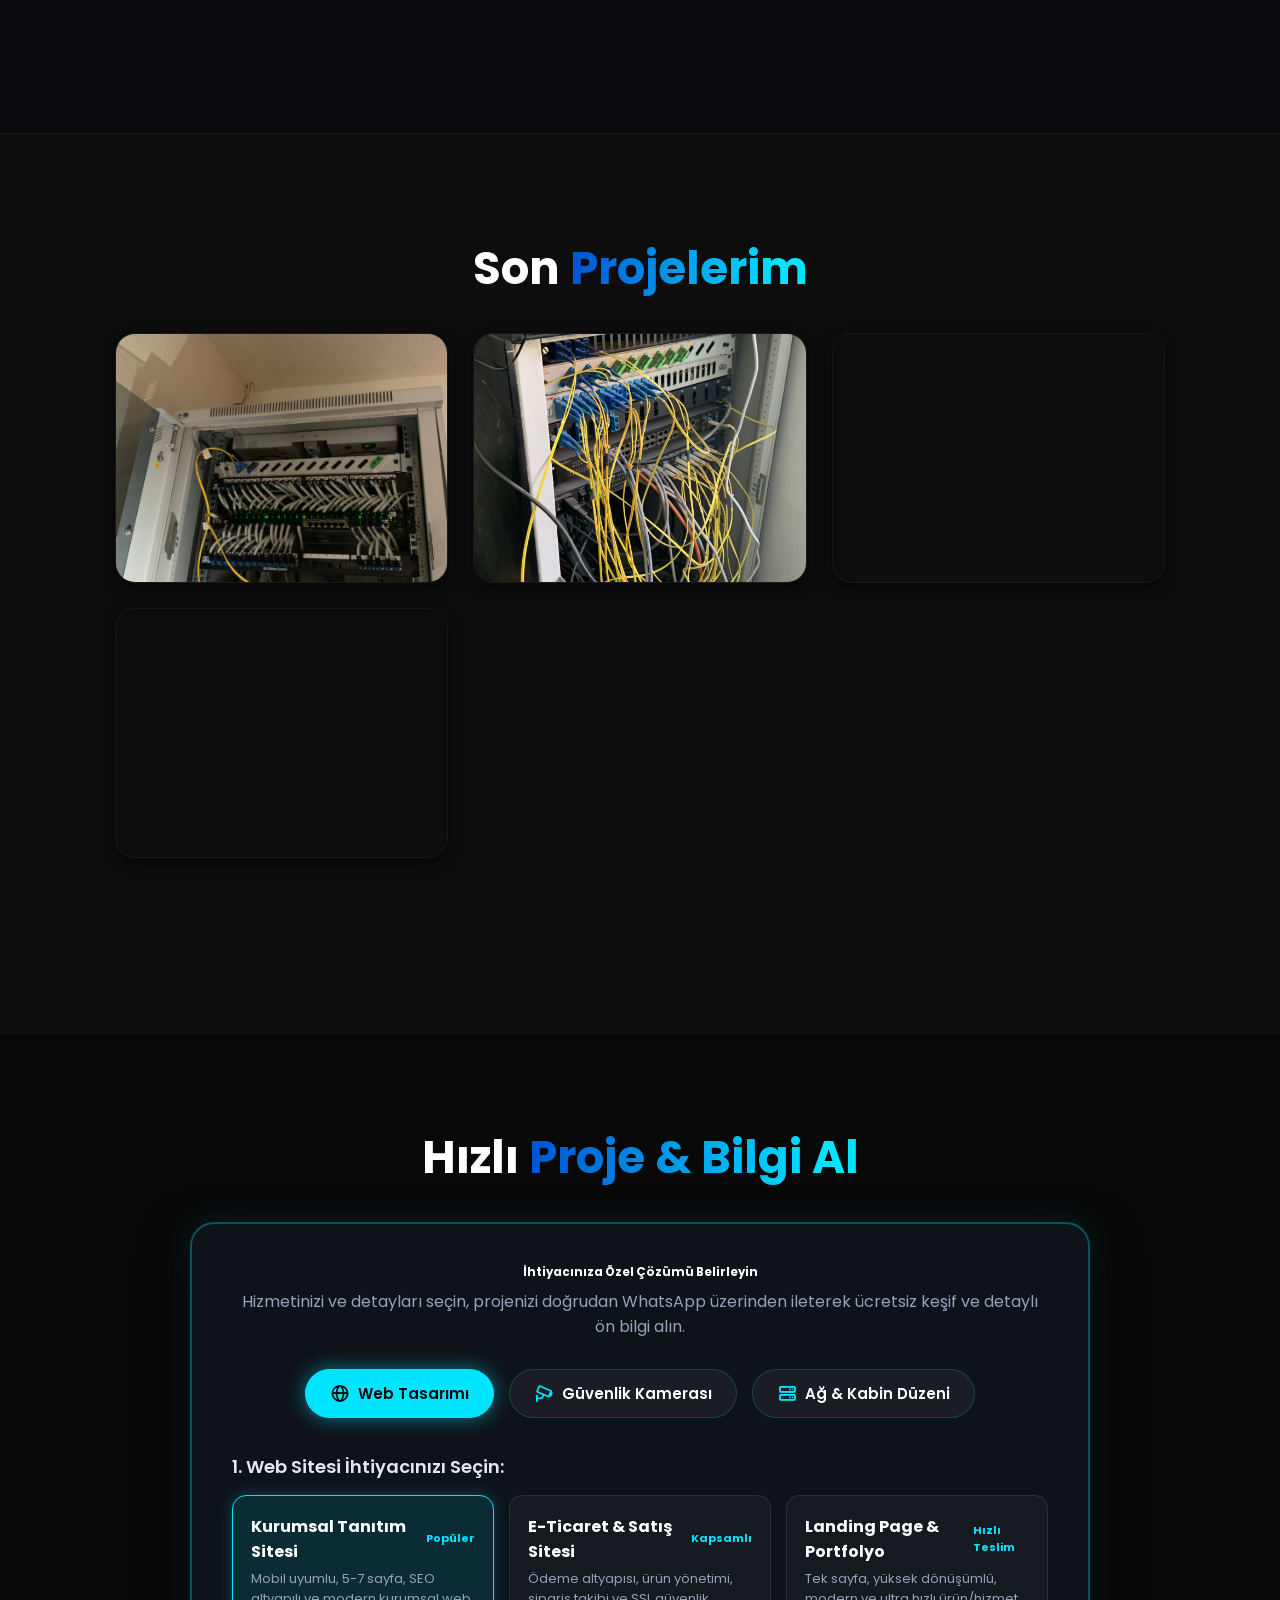
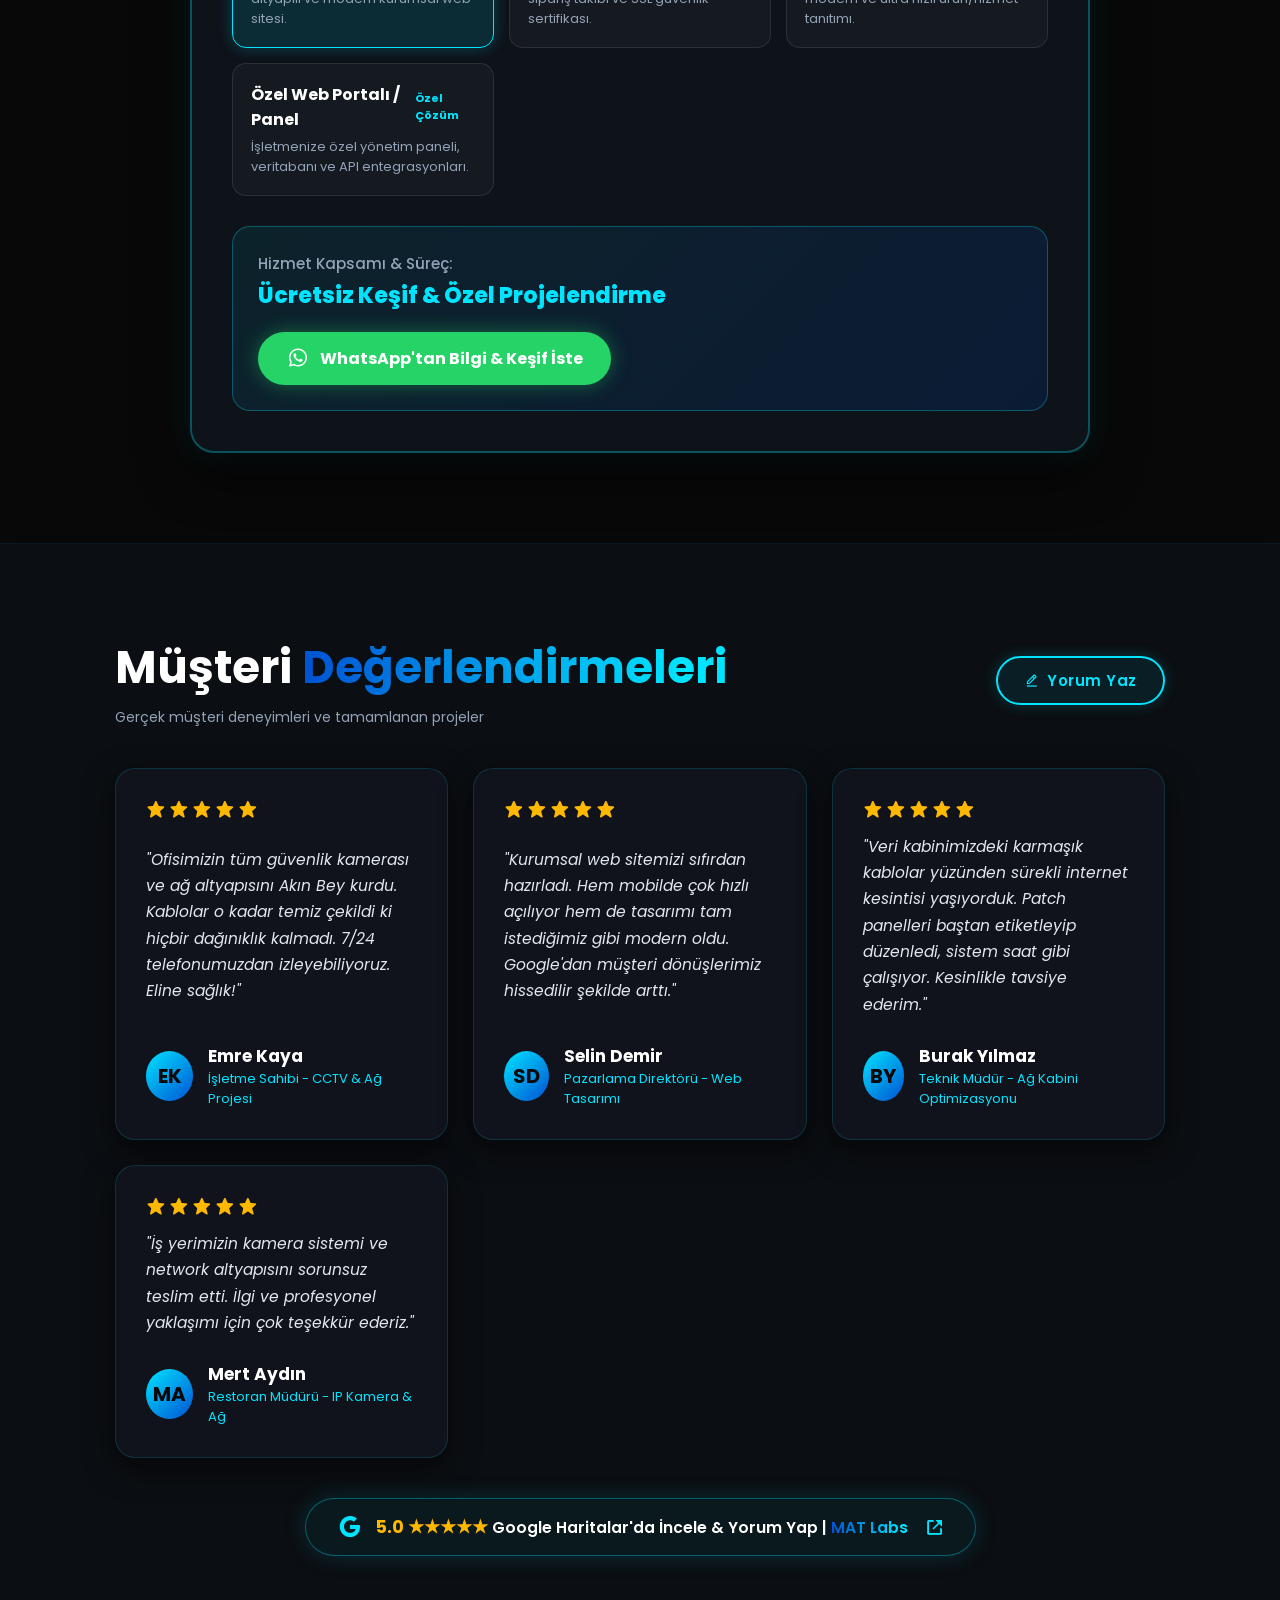
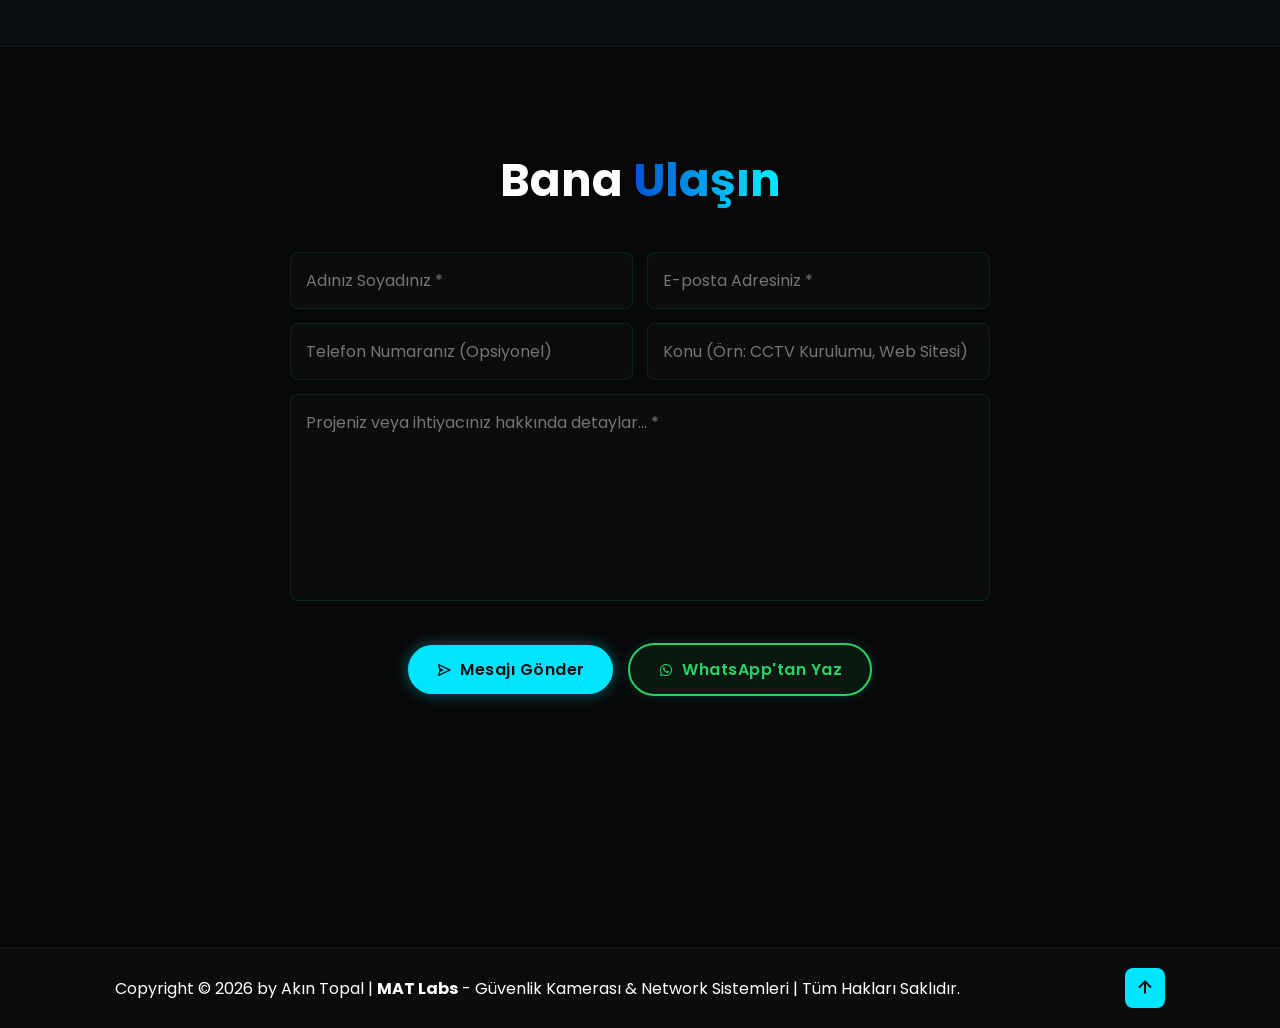
==== commit 853961b7: "Update: Add TR/EN/RU language support and consultative inquiry format" ====
--- a/index.html
+++ b/index.html
@@ -61,7 +61,7 @@
             "Siber Güvenlik"
           ],
           "sameAs": [
-            "https://www.linkedin.com/in/akın-topal-8bbb0b389/",
+            "https://www.linkedin.com/in/ak%C4%B1n-topal-8bbb0b389/",
             "https://github.com/ak1n-lab",
             "https://instagram.com/akintopalll",
             "https://twitter.com/akintopalll",
@@ -92,7 +92,7 @@
           },
           "sameAs": [
             "https://share.google/FmD3PsVkEpFHqRebX",
-            "https://www.linkedin.com/in/akın-topal-8bbb0b389/",
+            "https://www.linkedin.com/in/ak%C4%B1n-topal-8bbb0b389/",
             "https://github.com/ak1n-lab",
             "https://instagram.com/akintopalll"
           ],
@@ -241,6 +241,35 @@
             color: var(--main-color);
             cursor: pointer;
             display: none;
+        }
+
+        /* DİL SEÇİCİ (LANG SWITCHER) */
+        .lang-switcher {
+            display: inline-flex;
+            align-items: center;
+            gap: 0.4rem;
+            background: rgba(16, 20, 28, 0.85);
+            padding: 0.4rem 0.8rem;
+            border-radius: 2rem;
+            border: 1px solid rgba(0, 229, 255, 0.25);
+            backdrop-filter: blur(8px);
+        }
+        .lang-btn {
+            background: transparent;
+            color: #94a3b8;
+            font-size: 1.3rem;
+            font-weight: 700;
+            cursor: pointer;
+            padding: 0.3rem 0.9rem;
+            border-radius: 1.2rem;
+            transition: all 0.3s ease;
+            outline: none;
+            border: none;
+        }
+        .lang-btn.active, .lang-btn:hover {
+            background: var(--main-color);
+            color: #080808;
+            box-shadow: 0 0 10px rgba(0, 229, 255, 0.4);
         }
 
         /* GENEL BUTON STİLİ */
@@ -1629,31 +1658,40 @@
 
     <header class="header">
         <a href="#home" class="logo">Akın <span class="gradient-text">Topal</span></a>
-        <i class="bx bx-menu" id="menu-icon"></i> 
+        
         <nav class="navbar">
-            <a href="#home" class="active">Ana Sayfa</a>
-            <a href="#about">Hakkımda</a>
-            <a href="#services">Hizmetler</a>
-            <a href="#why-us">Neden Ben?</a>
-            <a href="#projects">Projeler</a>
-            <a href="#calculator">Fiyat Hesapla</a>
-            <a href="#testimonials">Yorumlar</a>
-            <a href="#contact">İletişim</a>
+            <a href="#home" class="active" data-i18n="nav_home">Ana Sayfa</a>
+            <a href="#about" data-i18n="nav_about">Hakkımda</a>
+            <a href="#services" data-i18n="nav_services">Hizmetler</a>
+            <a href="#why-us" data-i18n="nav_why">Neden Ben?</a>
+            <a href="#projects" data-i18n="nav_projects">Projeler</a>
+            <a href="#calculator" data-i18n="nav_calc">Bilgi Al</a>
+            <a href="#testimonials" data-i18n="nav_testimonials">Yorumlar</a>
+            <a href="#contact" data-i18n="nav_contact">İletişim</a>
         </nav>
+
+        <div style="display: flex; align-items: center; gap: 1.5rem;">
+            <div class="lang-switcher">
+                <button class="lang-btn active" data-lang="tr">TR</button>
+                <button class="lang-btn" data-lang="en">EN</button>
+                <button class="lang-btn" data-lang="ru">RU</button>
+            </div>
+            <i class="bx bx-menu" id="menu-icon"></i> 
+        </div>
     </header>
 
     <section class="home" id="home">
         <div class="home-content reveal-on-scroll">
-            <div class="hero-badge-tag"><i class='bx bxs-circle pulse-dot'></i> IT Specialist & Sistem Çözümleri | KKTC</div>
-            <h1>Merhaba, ben <span class="gradient-text">Akın Topal</span></h1>
-            <h3>Ben bir <span class="typing-text gradient-text"></span><span class="typing-cursor">|</span></h3>
-            <p>KKTC genelinde modern web siteleri tasarlıyor, ev ve iş yerlerine yüksek çözünürlüklü güvenlik kamerası (CCTV) sistemleri kuruyor ve kurumsal ağ altyapılarını optimize ediyorum.</p>
+            <div class="hero-badge-tag" data-i18n="hero_badge"><i class='bx bxs-circle pulse-dot'></i> IT Specialist & Sistem Çözümleri | KKTC</div>
+            <h1 data-i18n="hero_heading">Merhaba, ben <span class="gradient-text">Akın Topal</span></h1>
+            <h3><span data-i18n="hero_iam">Ben bir</span> <span class="typing-text gradient-text"></span><span class="typing-cursor">|</span></h3>
+            <p data-i18n="hero_desc">KKTC genelinde modern web siteleri tasarlıyor, ev ve iş yerlerine yüksek çözünürlüklü güvenlik kamerası (CCTV) sistemleri kuruyor ve kurumsal ağ altyapılarını optimize ediyorum.</p>
             <div class="hero-action-buttons">
-                <a href="#calculator" class="btn btn-primary"><i class='bx bx-calculator'></i> Hızlı Fiyat Hesapla</a>
-                <a href="#contact" class="btn btn-outline"><i class='bx bx-paper-plane'></i> İletişime Geç</a>
+                <a href="#calculator" class="btn btn-primary"><i class='bx bx-info-circle'></i> <span data-i18n="hero_btn_calc">Hızlı Bilgi Al</span></a>
+                <a href="#contact" class="btn btn-outline"><i class='bx bx-paper-plane'></i> <span data-i18n="hero_btn_contact">İletişime Geç</span></a>
             </div>
             <div class="social-icon">
-                <a href="https://www.linkedin.com/in/akın-topal-8bbb0b389/" target="_blank" title="LinkedIn"><i class='bx bxl-linkedin'></i></a>
+                <a href="https://www.linkedin.com/in/ak%C4%B1n-topal-8bbb0b389/" target="_blank" title="LinkedIn"><i class='bx bxl-linkedin'></i></a>
                 <a href="https://github.com/ak1n-lab" target="_blank" title="GitHub"><i class='bx bxl-github'></i></a>
                 <a href="https://twitter.com/akintopalll" target="_blank" title="Twitter"><i class='bx bxl-twitter'></i></a>
                 <a href="https://instagram.com/akintopalll" target="_blank" title="Instagram"><i class='bx bxl-instagram'></i></a>
@@ -1665,7 +1703,7 @@
                 <div class="cyber-ring-outer"></div>
                 <div class="cyber-ring-inner"></div>
                 <div class="avatar-image-box">
-                    <img src="akintopal/akin-topal-profil.jpg" alt="Akın Topal Portre">
+                    <img src="akintopal/akin-topal-profil.jpg" alt="Akın Topal - IT Specialist & Güvenlik Sistemleri Uzmanı" width="400" height="400" fetchpriority="high">
                 </div>
                 
                 <!-- Süzülen Cam (Glassmorphism) Rozetler -->
@@ -1792,61 +1830,61 @@
     </section>
 
     <section class="services" id="services">
-        <h2 class="heading">Neler <span class="gradient-text">Yapıyorum?</span></h2>
+        <h2 class="heading" data-i18n="services_heading">Neler <span class="gradient-text">Yapıyorum?</span></h2>
         <div class="services-container">
             <div class="service-box reveal-on-scroll">
                 <i class='bx bx-code-alt'></i>
-                <h3>Web Tasarım & Geliştirme</h3>
-                <p>Her cihaza uyumlu (responsive), ultra hızlı ve SEO odaklı modern kurumsal web siteleri, portfolyolar ve açılış sayfaları (Landing Page) tasarlıyorum.</p>
-                <a href="#calculator" class="btn">Fiyat Hesapla</a>
+                <h3 data-i18n="service_web_title">Web Tasarım & Geliştirme</h3>
+                <p data-i18n="service_web_desc">Her cihaza uyumlu (responsive), ultra hızlı ve SEO odaklı modern kurumsal web siteleri, portfolyolar ve açılış sayfaları (Landing Page) tasarlıyorum.</p>
+                <a href="#calculator" class="btn" data-i18n="service_btn">Detaylı Bilgi & Keşif</a>
             </div>
             <div class="service-box reveal-on-scroll">
                 <i class='bx bx-cctv'></i>
-                <h3>Güvenlik Kamerası (CCTV)</h3>
-                <p>Ev ve iş yerlerinize yüksek çözünürlüklü IP/AHD kamera, gece görüşü, uzaktan telefonla 7/24 canlı izleme ve NVR kayıt sistemleri kuruyorum.</p>
-                <a href="#calculator" class="btn">Fiyat Hesapla</a>
+                <h3 data-i18n="service_cctv_title">Güvenlik Kamerası (CCTV)</h3>
+                <p data-i18n="service_cctv_desc">Ev ve iş yerlerinize yüksek çözünürlüklü IP/AHD kamera, gece görüşü, uzaktan telefonla 7/24 canlı izleme ve NVR kayıt sistemleri kuruyorum.</p>
+                <a href="#calculator" class="btn" data-i18n="service_btn">Detaylı Bilgi & Keşif</a>
             </div>
             <div class="service-box reveal-on-scroll">
                 <i class='bx bx-network-chart'></i>
-                <h3>Ağ & Yapısal Kablolama</h3>
-                <p>Patch panel sonlandırma, Cat6/Fiber kablolama, veri kabini optimizasyonu, switch & PoE yapılandırması ile düzenli ve güvenli ağ kuruyorum.</p>
-                <a href="#calculator" class="btn">Fiyat Hesapla</a>
+                <h3 data-i18n="service_net_title">Ağ & Yapısal Kablolama</h3>
+                <p data-i18n="service_net_desc">Patch panel sonlandırma, Cat6/Fiber kablolama, veri kabini optimizasyonu, switch & PoE yapılandırması ile düzenli ve güvenli ağ kuruyorum.</p>
+                <a href="#calculator" class="btn" data-i18n="service_btn">Detaylı Bilgi & Keşif</a>
             </div>
         </div>
     </section>
 
     <!-- --- NEDEN BENİMLE ÇALIŞMALISINIZ (GÜVEN & GARANTİ KARTLARI) --- -->
     <section class="why-us" id="why-us">
-        <h2 class="heading">Neden <span class="gradient-text">Benimle Çalışmalısınız?</span></h2>
+        <h2 class="heading" data-i18n="why_heading">Neden <span class="gradient-text">Benimle Çalışmalısınız?</span></h2>
         <div class="why-us-grid">
             <div class="why-card reveal-on-scroll">
                 <div class="why-icon"><i class='bx bx-rocket'></i></div>
-                <h3>Hızlı Teslimat</h3>
-                <p>Web projelerinizi ve kamera kurulumlarınızı söz verdiğimiz günde, gecikme olmadan eksiksiz teslim ediyorum.</p>
+                <h3 data-i18n="why_fast_title">Hızlı Teslimat</h3>
+                <p data-i18n="why_fast_desc">Web projelerinizi ve kamera kurulumlarınızı söz verdiğimiz günde, gecikme olmadan eksiksiz teslim ediyorum.</p>
             </div>
             <div class="why-card reveal-on-scroll">
                 <div class="why-icon"><i class='bx bx-wrench'></i></div>
-                <h3>1 Yıl Ücretsiz Destek</h3>
-                <p>Kurulum veya teslimat sonrası teknik destek ve sistem kontrolleri ile her zaman yanınızdayım.</p>
+                <h3 data-i18n="why_support_title">1 Yıl Ücretsiz Destek</h3>
+                <p data-i18n="why_support_desc">Kurulum veya teslimat sonrası teknik destek ve sistem kontrolleri ile her zaman yanınızdayım.</p>
             </div>
             <div class="why-card reveal-on-scroll">
                 <div class="why-icon"><i class='bx bx-search-alt'></i></div>
-                <h3>Ücretsiz Keşif & Danışmanlık</h3>
-                <p>İş yeriniz veya eviniz için ihtiyacınıza en uygun, bütçe dostu çözümü yerinde tespit ediyorum.</p>
+                <h3 data-i18n="why_free_title">Ücretsiz Keşif & Danışmanlık</h3>
+                <p data-i18n="why_free_desc">İş yeriniz veya eviniz için ihtiyacınıza en uygun, bütçe dostu çözümü yerinde tespit ediyorum.</p>
             </div>
             <div class="why-card reveal-on-scroll">
                 <div class="why-icon"><i class='bx bx-check-shield'></i></div>
-                <h3>%100 Güvenlik & Gizlilik</h3>
-                <p>Siber güvenlik standartlarına uygun, şifrelenmiş ve dış müdahalelere kapalı altyapılar kuruyorum.</p>
+                <h3 data-i18n="why_sec_title">%100 Güvenlik & Gizlilik</h3>
+                <p data-i18n="why_sec_desc">Siber güvenlik standartlarına uygun, şifrelenmiş ve dış müdahalelere kapalı altyapılar kuruyorum.</p>
             </div>
         </div>
     </section>
 
     <section class="projects" id="projects">
-        <h2 class="heading">Son <span class="gradient-text">Projelerim</span></h2>
+        <h2 class="heading" data-i18n="projects_heading">Son <span class="gradient-text">Projelerim</span></h2>
         <div class="projects-container">
             <div class="project-box reveal-on-scroll">
-                <img src="projeler/after.jpg" alt="Proje 1">
+                <img src="projeler/after.jpg" alt="Ağ Altyapısı ve Sistem Kabini Düzenleme" loading="lazy" decoding="async">
                 <div class="project-layer">
                     <h4>Ağ Altyapısı Düzenleme</h4>
                     <p>Müşteri isteğine özel kabin öncesi ve sonrası</p>
@@ -1862,7 +1900,7 @@
             </div>
 
             <div class="project-box reveal-on-scroll">
-                <img src="projeler/cctv.jpg" alt="Proje 2">
+                <img src="projeler/cctv.jpg" alt="Fiber Optik ve Ağ Yönetim Paneli" loading="lazy" decoding="async">
                 <div class="project-layer">
                     <h4>Fiber Optik ve Ağ Kabini Düzenleme</h4>
                     <p>Kurumsal Ağ Kabini Optimizasyonu</p>
@@ -1877,7 +1915,7 @@
             </div>
 
             <div class="project-box reveal-on-scroll">
-                <img src="projeler/sapkali.jpg" alt="Proje 3">
+                <img src="projeler/sapkali.jpg" alt="Yapısal Cat6 Kablolama ve Data Kabini" loading="lazy" decoding="async">
                 <div class="project-layer">
                     <h4>Yapısal Kablolama ve Altyapı</h4>
                     <p>Data Sistem Kabini Düzeni</p>
@@ -1892,7 +1930,7 @@
             </div>
 
             <div class="project-box reveal-on-scroll">
-                <img src="projeler/akincctv.jpg" alt="Proje 4">
+                <img src="projeler/akincctv.jpg" alt="IP Kamera Güvenlik Sistemi Kurulumu" loading="lazy" decoding="async">
                 <div class="project-layer">
                     <h4>IP Kamera Sistemi Kurulumu</h4>
                     <p>7/24 Kesintisiz Güvenlik Kamera Projesi</p>
@@ -1908,25 +1946,25 @@
         </div>
     </section>
 
-    <!-- --- İNTERAKTİF FİYAT & TEKLİF HESAPLAYICI (LEAD MAGNET) --- -->
+    <!-- --- İNTERAKTİF PROJE KEŞİF & BİLGİ ALMA (LEAD MAGNET) --- -->
     <section class="calculator-section" id="calculator">
-        <h2 class="heading">Hızlı <span class="gradient-text">Fiyat Hesapla</span></h2>
+        <h2 class="heading" data-i18n="calc_heading">Hızlı <span class="gradient-text">Proje & Bilgi Al</span></h2>
         <div class="calculator-box reveal-on-scroll">
             <div class="calc-header">
-                <h3>İhtiyacınıza Özel Ön Teklifinizi Oluşturun</h3>
-                <p>Hizmetinizi ve detayları seçin, anında tahmini bütçeyi görüp WhatsApp'tan bana iletin.</p>
+                <h3 data-i18n="calc_subheading">İhtiyacınıza Özel Çözümü Belirleyin</h3>
+                <p data-i18n="calc_desc">Hizmetinizi ve detayları seçin, projenizi doğrudan WhatsApp üzerinden ileterek ücretsiz keşif ve detaylı ön bilgi alın.</p>
             </div>
 
             <!-- Kategori Sekmeleri -->
             <div class="calc-tabs">
-                <button class="calc-tab-btn active" data-service="web"><i class='bx bx-globe'></i> Web Tasarımı</button>
-                <button class="calc-tab-btn" data-service="cctv"><i class='bx bx-cctv'></i> Güvenlik Kamerası</button>
-                <button class="calc-tab-btn" data-service="network"><i class='bx bx-server'></i> Ağ & Kabin Düzeni</button>
+                <button class="calc-tab-btn active" data-service="web"><i class='bx bx-globe'></i> <span data-i18n="tab_web">Web Tasarımı</span></button>
+                <button class="calc-tab-btn" data-service="cctv"><i class='bx bx-cctv'></i> <span data-i18n="tab_cctv">Güvenlik Kamerası</span></button>
+                <button class="calc-tab-btn" data-service="network"><i class='bx bx-server'></i> <span data-i18n="tab_network">Ağ & Kabin Düzeni</span></button>
             </div>
 
             <!-- Adım 1: Seçenekler -->
             <div class="calc-content-area">
-                <div class="calc-step-title" id="calc-step-title">1. Proje Türünü Seçin:</div>
+                <div class="calc-step-title" id="calc-step-title" data-i18n="calc_step_title">1. Proje Kapsamını Seçin:</div>
                 <div class="calc-options-grid" id="calc-options-container">
                     <!-- JavaScript ile dinamik dolacak -->
                 </div>
@@ -1935,11 +1973,11 @@
             <!-- Sonuç Kutusu -->
             <div class="calc-result-box">
                 <div class="calc-result-info">
-                    <h4>Tahmini Bütçe & Paket Aralığı:</h4>
-                    <div class="calc-result-price" id="calc-price-display">₺7.500 - ₺12.000</div>
+                    <h4 data-i18n="calc_status_title">Hizmet Kapsamı & Süreç:</h4>
+                    <div class="calc-result-price" id="calc-price-display" style="font-size: 2.2rem;">Ücretsiz Keşif & Özel Projelendirme</div>
                 </div>
                 <a href="#" class="calc-whatsapp-btn" id="calc-send-whatsapp" target="_blank">
-                    <i class='bx bxl-whatsapp'></i> Bu Teklifi WhatsApp'a Gönder
+                    <i class='bx bxl-whatsapp'></i> <span data-i18n="calc_btn">WhatsApp'tan Bilgi & Keşif İste</span>
                 </a>
             </div>
         </div>
@@ -1958,7 +1996,7 @@
         </div>
 
         <div class="testimonials-grid" id="testimonials-grid">
-            <div class="testimonial-card reveal-on-scroll">
+            <div class="testimonial-card reveal-on-scroll revealed" style="opacity: 1; transform: translateY(0);">
                 <div class="stars">
                     <i class='bx bxs-star'></i><i class='bx bxs-star'></i><i class='bx bxs-star'></i><i class='bx bxs-star'></i><i class='bx bxs-star'></i>
                 </div>
@@ -1972,7 +2010,7 @@
                 </div>
             </div>
 
-            <div class="testimonial-card reveal-on-scroll">
+            <div class="testimonial-card reveal-on-scroll revealed" style="opacity: 1; transform: translateY(0);">
                 <div class="stars">
                     <i class='bx bxs-star'></i><i class='bx bxs-star'></i><i class='bx bxs-star'></i><i class='bx bxs-star'></i><i class='bx bxs-star'></i>
                 </div>
@@ -1986,7 +2024,7 @@
                 </div>
             </div>
 
-            <div class="testimonial-card reveal-on-scroll">
+            <div class="testimonial-card reveal-on-scroll revealed" style="opacity: 1; transform: translateY(0);">
                 <div class="stars">
                     <i class='bx bxs-star'></i><i class='bx bxs-star'></i><i class='bx bxs-star'></i><i class='bx bxs-star'></i><i class='bx bxs-star'></i>
                 </div>
@@ -2000,7 +2038,7 @@
                 </div>
             </div>
 
-            <div class="testimonial-card reveal-on-scroll">
+            <div class="testimonial-card reveal-on-scroll revealed" style="opacity: 1; transform: translateY(0);">
                 <div class="stars">
                     <i class='bx bxs-star'></i><i class='bx bxs-star'></i><i class='bx bxs-star'></i><i class='bx bxs-star'></i><i class='bx bxs-star'></i>
                 </div>
@@ -2071,17 +2109,27 @@
 
     <section class="contact" id="contact">
         <h2 class="heading">Bana <span class="gradient-text">Ulaşın</span></h2>
-        <form action="https://formspree.io/f/xyznnopk" method="POST">
+        <form id="contact-form" class="reveal-on-scroll">
             <div class="input-box">
-                <input type="text" name="Ad Soyad" placeholder="Adınız Soyadınız" required>
-                <input type="email" name="E-posta" placeholder="E-posta Adresiniz" required>
+                <input type="text" id="contact-name" name="name" placeholder="Adınız Soyadınız *" required>
+                <input type="email" id="contact-email" name="email" placeholder="E-posta Adresiniz *" required>
             </div>
             <div class="input-box">
-                <input type="number" name="Telefon" placeholder="Telefon Numaranız">
-                <input type="text" name="Konu" placeholder="Konu">
-            </div>
-            <textarea name="Mesaj" cols="30" rows="10" placeholder="Mesajınız..." required></textarea>
-            <input type="submit" value="Mesajı Gönder" class="btn">
+                <input type="tel" id="contact-phone" name="phone" placeholder="Telefon Numaranız (Opsiyonel)">
+                <input type="text" id="contact-subject" name="subject" placeholder="Konu (Örn: CCTV Kurulumu, Web Sitesi)">
+            </div>
+            <textarea id="contact-message" name="message" cols="30" rows="7" placeholder="Projeniz veya ihtiyacınız hakkında detaylar... *" required></textarea>
+            
+            <div id="contact-status-msg" style="display: none; font-size: 1.45rem; padding: 1.4rem; border-radius: 0.8rem; margin: 1.5rem 0; text-align: center;"></div>
+            
+            <div style="display: flex; justify-content: center; gap: 1.5rem; align-items: center; flex-wrap: wrap; margin-top: 1rem;">
+                <button type="submit" id="contact-submit-btn" class="btn">
+                    <i class='bx bx-send'></i> Mesajı Gönder
+                </button>
+                <a href="https://wa.me/905338849748?text=Merhaba%20Ak%C4%B1n%20Bey,%20web%20siteniz%20%C3%BCzerinden%20size%20ula%C5%9F%C4%B1yorum." target="_blank" class="btn btn-outline" style="border-color: #25D366; color: #25D366; background: rgba(37,211,102,0.08);">
+                    <i class='bx bxl-whatsapp'></i> WhatsApp'tan Yaz
+                </a>
+            </div>
         </form>
     </section>
 
@@ -2516,34 +2564,219 @@
 
 
             // ==========================================
-            // 9. İNTERAKTİF FİYAT & TEKLİF HESAPLAYICI MOTORU
+            // 9. DİL DEĞİŞTİRİCİ & SÖZLÜK (TR / EN / RU)
+            // ==========================================
+            const translations = {
+                tr: {
+                    nav_home: "Ana Sayfa", nav_about: "Hakkımda", nav_services: "Hizmetler",
+                    nav_why: "Neden Ben?", nav_projects: "Projeler", nav_calc: "Bilgi Al",
+                    nav_testimonials: "Yorumlar", nav_contact: "İletişim",
+                    hero_badge: "<i class='bx bxs-circle pulse-dot'></i> IT Specialist & Sistem Çözümleri | KKTC",
+                    hero_heading: "Merhaba, ben <span class='gradient-text'>Akın Topal</span>",
+                    hero_iam: "Ben bir",
+                    hero_desc: "KKTC genelinde modern web siteleri tasarlıyor, ev ve iş yerlerine yüksek çözünürlüklü güvenlik kamerası (CCTV) sistemleri kuruyor ve kurumsal ağ altyapılarını optimize ediyorum.",
+                    hero_btn_calc: "Hızlı Bilgi Al",
+                    hero_btn_contact: "İletişime Geç",
+                    services_heading: "Neler <span class='gradient-text'>Yapıyorum?</span>",
+                    service_web_title: "Web Tasarım & Geliştirme",
+                    service_web_desc: "Her cihaza uyumlu (responsive), ultra hızlı ve SEO odaklı modern kurumsal web siteleri, portfolyolar ve açılış sayfaları (Landing Page) tasarlıyorum.",
+                    service_cctv_title: "Güvenlik Kamerası (CCTV)",
+                    service_cctv_desc: "Ev ve iş yerlerinize yüksek çözünürlüklü IP/AHD kamera, gece görüşü, uzaktan telefonla 7/24 canlı izleme ve NVR kayıt sistemleri kuruyorum.",
+                    service_net_title: "Ağ & Yapısal Kablolama",
+                    service_net_desc: "Patch panel sonlandırma, Cat6/Fiber kablolama, veri kabini optimizasyonu, switch & PoE yapılandırması ile düzenli ve güvenli ağ kuruyorum.",
+                    service_btn: "Detaylı Bilgi & Keşif",
+                    why_heading: "Neden <span class='gradient-text'>Benimle Çalışmalısınız?</span>",
+                    why_fast_title: "Hızlı Teslimat",
+                    why_fast_desc: "Web projelerinizi ve kamera kurulumlarınızı söz verdiğimiz günde, gecikme olmadan eksiksiz teslim ediyorum.",
+                    why_support_title: "1 Yıl Ücretsiz Destek",
+                    why_support_desc: "Kurulum veya teslimat sonrası teknik destek ve sistem kontrolleri ile her zaman yanınızdayım.",
+                    why_free_title: "Ücretsiz Keşif & Danışmanlık",
+                    why_free_desc: "İş yeriniz veya eviniz için ihtiyacınıza en uygun, bütçe dostu çözümü yerinde tespit ediyorum.",
+                    why_sec_title: "%100 Güvenlik & Gizlilik",
+                    why_sec_desc: "Siber güvenlik standartlarına uygun, şifrelenmiş ve dış müdahalelere kapalı altyapılar kuruyorum.",
+                    projects_heading: "Son <span class='gradient-text'>Projelerim</span>",
+                    calc_heading: "Hızlı <span class='gradient-text'>Proje & Bilgi Al</span>",
+                    calc_subheading: "İhtiyacınıza Özel Çözümü Belirleyin",
+                    calc_desc: "Hizmetinizi ve detayları seçin, projenizi doğrudan WhatsApp üzerinden ileterek ücretsiz keşif ve detaylı ön bilgi alın.",
+                    tab_web: "Web Tasarımı",
+                    tab_cctv: "Güvenlik Kamerası",
+                    tab_network: "Ağ & Kabin Düzeni",
+                    calc_step_title: "1. Proje Kapsamını Seçin:",
+                    calc_status_title: "Hizmet Kapsamı & Süreç:",
+                    calc_btn: "WhatsApp'tan Bilgi & Keşif İste",
+                    scope_text: "Ücretsiz Keşif & Özel Projelendirme"
+                },
+                en: {
+                    nav_home: "Home", nav_about: "About", nav_services: "Services",
+                    nav_why: "Why Me?", nav_projects: "Projects", nav_calc: "Get Info",
+                    nav_testimonials: "Reviews", nav_contact: "Contact",
+                    hero_badge: "<i class='bx bxs-circle pulse-dot'></i> IT Specialist & System Solutions | North Cyprus",
+                    hero_heading: "Hello, I am <span class='gradient-text'>Akin Topal</span>",
+                    hero_iam: "I am",
+                    hero_desc: "Designing modern websites, installing high-resolution CCTV security cameras, and optimizing enterprise network cabling infrastructure across North Cyprus.",
+                    hero_btn_calc: "Get Quick Info",
+                    hero_btn_contact: "Contact Me",
+                    services_heading: "What I <span class='gradient-text'>Do?</span>",
+                    service_web_title: "Web Design & Development",
+                    service_web_desc: "Building responsive, ultra-fast and SEO-oriented corporate websites, portfolios, and high-conversion landing pages.",
+                    service_cctv_title: "CCTV & Security Cameras",
+                    service_cctv_desc: "Installing high-definition IP cameras, night vision surveillance, 24/7 mobile live streaming, and secure NVR storage.",
+                    service_net_title: "Network & Structured Cabling",
+                    service_net_desc: "Patch panel termination, Cat6/Fiber cabling, rack cabinet optimization, PoE switches, and robust local networks.",
+                    service_btn: "Get Details & Site Survey",
+                    why_heading: "Why <span class='gradient-text'>Choose Me?</span>",
+                    why_fast_title: "On-Time Delivery",
+                    why_fast_desc: "Delivering your web projects and camera installations on schedule with zero delays.",
+                    why_support_title: "1-Year Free Support",
+                    why_support_desc: "Always by your side with post-installation technical support and regular system health checks.",
+                    why_free_title: "Free Site Survey & Consultation",
+                    why_free_desc: "On-site assessment to determine the most cost-effective and tailored solution for your property.",
+                    why_sec_title: "100% Security & Privacy",
+                    why_sec_desc: "Setting up hardened, encrypted infrastructures compliant with cybersecurity standards.",
+                    projects_heading: "Recent <span class='gradient-text'>Projects</span>",
+                    calc_heading: "Quick <span class='gradient-text'>Project & Consultation</span>",
+                    calc_subheading: "Define the Right Solution for Your Needs",
+                    calc_desc: "Select the service scope you need and forward your project details via WhatsApp for a free survey and preliminary briefing.",
+                    tab_web: "Web Design",
+                    tab_cctv: "CCTV Security",
+                    tab_network: "Network & Cabling",
+                    calc_step_title: "1. Select Project Scope:",
+                    calc_status_title: "Service Format & Process:",
+                    calc_btn: "Request Info & Free Survey via WhatsApp",
+                    scope_text: "Free Site Survey & Custom Planning"
+                },
+                ru: {
+                    nav_home: "Главная", nav_about: "Обо мне", nav_services: "Услуги",
+                    nav_why: "Преимущества", nav_projects: "Проекты", nav_calc: "Консультация",
+                    nav_testimonials: "Отзывы", nav_contact: "Контакты",
+                    hero_badge: "<i class='bx bxs-circle pulse-dot'></i> IT-специалист и системные решения | Северный Кипр",
+                    hero_heading: "Здравствуйте, я <span class='gradient-text'>Акын Топал</span>",
+                    hero_iam: "Я",
+                    hero_desc: "Разработка современных веб-сайтов, монтаж систем IP/CCTV видеонаблюдения и проектирование структурированных сетей по всему Северному Кипру.",
+                    hero_btn_calc: "Узнать подробнее",
+                    hero_btn_contact: "Связаться",
+                    services_heading: "Мои <span class='gradient-text'>Услуги</span>",
+                    service_web_title: "Веб-дизайн и разработка",
+                    service_web_desc: "Создание адаптивных, сверхбыстрых и оптимизированных под поисковые системы корпоративных сайтов и лендингов.",
+                    service_cctv_title: "Видеонаблюдение (CCTV)",
+                    service_cctv_desc: "Установка IP-камер высокой четкости, ночной съемки, удаленного доступа 24/7 и надежных NVR-видеорегистраторов.",
+                    service_net_title: "СКС и Сетевая Инфраструктура",
+                    service_net_desc: "Монтаж патч-панелей, прокладка кабеля Cat6/Оптики, наведение порядка в серверных шкафах и настройка PoE коммутаторов.",
+                    service_btn: "Получить расчет и консультацию",
+                    why_heading: "Почему <span class='gradient-text'>Выбирают Меня?</span>",
+                    why_fast_title: "Точно в срок",
+                    why_fast_desc: "Сдача веб-сайтов и систем видеонаблюдения точно в оговоренные сроки без задержек.",
+                    why_support_title: "1 год бесплатной поддержки",
+                    why_support_desc: "Техническое сопровождение, консультации и проверка стабильности работы систем.",
+                    why_free_title: "Бесплатный выезд и осмотр",
+                    why_free_desc: "Выезд на объект и профессиональный подбор оборудования под ваш бюджет.",
+                    why_sec_title: "100% Защита и конфиденциальность",
+                    why_sec_desc: "Надежные зашифрованные конфигурации с соблюдением стандартов кибербезопасности.",
+                    projects_heading: "Последние <span class='gradient-text'>Проекты</span>",
+                    calc_heading: "Быстрая <span class='gradient-text'>Консультация</span>",
+                    calc_subheading: "Подберите индивидуальное решение для вашего объекта",
+                    calc_desc: "Выберите категорию и отправьте детали в WhatsApp для получения бесплатной консультации и выезда на объект.",
+                    tab_web: "Веб-дизайн",
+                    tab_cctv: "Видеонаблюдение",
+                    tab_network: "Сетевые системы",
+                    calc_step_title: "1. Выберите категорию проекта:",
+                    calc_status_title: "Формат работы:",
+                    calc_btn: "Запросить консультацию в WhatsApp",
+                    scope_text: "Бесплатный выезд на объект и расчет"
+                }
+            };
+
+            let currentLang = localStorage.getItem('site_lang') || 'tr';
+
+            // ==========================================
+            // 10. İNTERAKTİF PROJE KEŞİF & BİLGİ ALMA MOTORU
             // ==========================================
             const calcData = {
                 web: {
-                    title: "1. Web Sitesi İhtiyacınızı Seçin:",
+                    title: { tr: "1. Web Sitesi İhtiyacınızı Seçin:", en: "1. Select Web Service Scope:", ru: "1. Выберите тип веб-сайта:" },
                     options: [
-                        { id: "web_corp", name: "Kurumsal Tanıtım Sitesi", desc: "Mobil uyumlu, 5-7 sayfa, SEO altyapılı ve iletişim formlu modern web sitesi.", price: "₺7.500 - ₺12.000", tag: "Popüler" },
-                        { id: "web_ecom", name: "E-Ticaret & Satış Sitesi", desc: "Kredi kartı/ödeme entegrasyonu, ürün yönetimi, sipariş takibi ve SSL.", price: "₺16.000 - ₺26.000", tag: "Kapsamlı" },
-                        { id: "web_landing", name: "Landing Page & Portfolyo", desc: "Tek sayfa, yüksek dönüşümlü, modern ve hızlı ürün/hizmet tanıtımı.", price: "₺4.500 - ₺7.500", tag: "Hızlı Teslim" },
-                        { id: "web_custom", name: "Özel Web Portalı / Panel", desc: "İşletmenize özel yönetim paneli, veritabanı ve API entegrasyonu.", price: "₺20.000+", tag: "Özel Çözüm" }
+                        { 
+                            id: "web_corp", 
+                            name: { tr: "Kurumsal Tanıtım Sitesi", en: "Corporate Website", ru: "Корпоративный сайт" }, 
+                            desc: { tr: "Mobil uyumlu, 5-7 sayfa, SEO altyapılı ve modern kurumsal web sitesi.", en: "Responsive, 5-7 pages, SEO-optimized modern corporate site.", ru: "Адаптивный сайт компании с SEO-оптимизацией и формой обратной связи." }, 
+                            tag: { tr: "Popüler", en: "Popular", ru: "Популярный" } 
+                        },
+                        { 
+                            id: "web_ecom", 
+                            name: { tr: "E-Ticaret & Satış Sitesi", en: "E-Commerce Store", ru: "Интернет-магазин" }, 
+                            desc: { tr: "Ödeme altyapısı, ürün yönetimi, sipariş takibi ve SSL güvenlik sertifikası.", en: "Payment gateway, catalog management, order tracking, and SSL.", ru: "Прием онлайн-оплаты, каталог товаров, управление заказами и SSL." }, 
+                            tag: { tr: "Kapsamlı", en: "Full-Scale", ru: "Комплексный" } 
+                        },
+                        { 
+                            id: "web_landing", 
+                            name: { tr: "Landing Page & Portfolyo", en: "Landing Page & Portfolio", ru: "Landing Page и Портфолио" }, 
+                            desc: { tr: "Tek sayfa, yüksek dönüşümlü, modern ve ultra hızlı ürün/hizmet tanıtımı.", en: "Single-page, high-converting, modern and ultra-fast presentation.", ru: "Одностраничный сайт с высокой скоростью загрузки и конверсией." }, 
+                            tag: { tr: "Hızlı Teslim", en: "Fast Delivery", ru: "Быстро" } 
+                        },
+                        { 
+                            id: "web_custom", 
+                            name: { tr: "Özel Web Portalı / Panel", en: "Custom Web App / Portal", ru: "Индивидуальный веб-портал" }, 
+                            desc: { tr: "İşletmenize özel yönetim paneli, veritabanı ve API entegrasyonları.", en: "Custom management dashboard, database, and third-party API integration.", ru: "Панель управления, база данных и интеграции под заказ." }, 
+                            tag: { tr: "Özel Çözüm", en: "Custom", ru: "Спецпроект" } 
+                        }
                     ]
                 },
                 cctv: {
-                    title: "1. Güvenlik Kamerası İhtiyacınızı Seçin:",
+                    title: { tr: "1. Güvenlik Kamerası İhtiyacınızı Seçin:", en: "1. Select CCTV Security System:", ru: "1. Выберите систему видеонаблюдения:" },
                     options: [
-                        { id: "cctv_small", name: "2-4 Kameralı Ev / Ofis Paketi", desc: "Gece görüşlü Full HD IP kameralar, NVR kayıt cihazı, HDD ve tam montaj.", price: "₺9.500 - ₺15.000", tag: "Ekonomik" },
-                        { id: "cctv_mid", name: "5-8 Kameralı İş Yeri Paketi", desc: "Geniş açılı IP kameralar, PoE Switch, 7/24 telefon canlı izleme ve kurulum.", price: "₺18.000 - ₺32.000", tag: "En Çok Tercih Edilen" },
-                        { id: "cctv_large", name: "9-16 Kameralı Tesis / Bina", desc: "Yüksek kapasiteli NVR, uzun süreli kayıt depolama, yapısal kablolama.", price: "₺38.000 - ₺65.000", tag: "Tam Güvenlik" },
-                        { id: "cctv_service", name: "Mevcut Sistem Bakım / Yenileme", desc: "Arızalı kamera değişimi, kablo yenileme, kayıt cihazı onarımı ve ayarlar.", price: "₺3.500 - ₺7.500", tag: "Servis" }
+                        { 
+                            id: "cctv_small", 
+                            name: { tr: "Ev / Villa Kamera Kurulumu", en: "Home / Villa CCTV Setup", ru: "Видеонаблюдение для дома/виллы" }, 
+                            desc: { tr: "Gece görüşlü Full HD IP kameralar, NVR kayıt cihazı, HDD ve 7/24 telefon canlı izleme.", en: "Night vision IP cameras, NVR recorder, storage, and 24/7 mobile live stream.", ru: "IP-камеры с ночным видением, NVR-видеорегистратор и удаленный доступ 24/7." }, 
+                            tag: { tr: "Konut Güvenliği", en: "Residential", ru: "Для дома" } 
+                        },
+                        { 
+                            id: "cctv_mid", 
+                            name: { tr: "İş Yeri / Restoran / Ofis Paketi", en: "Business / Office / Restaurant CCTV", ru: "Для офиса, ресторана и магазина" }, 
+                            desc: { tr: "Geniş açılı IP kameralar, PoE Switch, ses kaydı ve kesintisiz kayıt altyapısı.", en: "Wide-angle IP cameras, PoE Switch, audio recording, and reliable monitoring.", ru: "Широкоугольные камеры, PoE-коммутатор, запись звука и непрерывный архив." }, 
+                            tag: { tr: "En Çok Tercih Edilen", en: "Most Popular", ru: "Хит продаж" } 
+                        },
+                        { 
+                            id: "cctv_large", 
+                            name: { tr: "Site / Tesis / Geniş Alan Güvenliği", en: "Complex & Industrial Facility", ru: "Жилые комплексы и предприятия" }, 
+                            desc: { tr: "Yüksek kapasiteli NVR, uzun süreli kayıt depolama ve fiber optik kamera ağı.", en: "High capacity NVR, long-term storage, and fiber optic camera network backbone.", ru: "Высокая емкость архива, оптоволоконная сеть и многокамерная система." }, 
+                            tag: { tr: "Tam Koruma", en: "Enterprise", ru: "Полный охват" } 
+                        },
+                        { 
+                            id: "cctv_service", 
+                            name: { tr: "Mevcut Sistem Bakım / Yenileme", en: "System Maintenance & Repair", ru: "Диагностика и ремонт систем" }, 
+                            desc: { tr: "Arızalı kamera değişimi, kablo yenileme, kayıt cihazı onarımı ve uzaktan erişim ayarları.", en: "Camera replacement, rewiring, NVR troubleshooting, and remote view setup.", ru: "Замена неисправных камер, перепрокладка кабеля и настройка доступа." }, 
+                            tag: { tr: "Teknik Servis", en: "Service", ru: "Сервис" } 
+                        }
                     ]
                 },
                 network: {
-                    title: "1. Ağ & Altyapı İhtiyacınızı Seçin:",
+                    title: { tr: "1. Ağ & Altyapı İhtiyacınızı Seçin:", en: "1. Select Network Infrastructure Solution:", ru: "1. Выберите сетевое решение:" },
                     options: [
-                        { id: "net_rack", name: "Sistem Kabini & Patch Panel Düzeni", desc: "Dağınık kabloların etiketlenip toparlanması, switch ve patch panel montajı.", price: "₺3.500 - ₺7.500", tag: "Hızlı Çözüm" },
-                        { id: "net_cable", name: "Sıfırdan Yapısal Kablolama (Cat6/Fiber)", desc: "Kanal çekimi, priz sonlandırmaları, fiber sonlandırma ve hat testleri.", price: "₺8.500 - ₺19.000", tag: "Altyapı" },
-                        { id: "net_wifi", name: "Kesintisiz Ofis Wi-Fi (Access Point)", desc: "Ölü nokta bırakmayan profesyonel PoE Access Point ve Mesh Wi-Fi kurulumu.", price: "₺4.500 - ₺9.500", tag: "Yüksek Hız" },
-                        { id: "net_security", name: "Kurumsal Ağ Güvenliği & VLAN", desc: "Misafir ağı izolasyonu, firewall, güvenli switch yapılandırması.", price: "₺10.000 - ₺22.000", tag: "Siber Güvenlik" }
+                        { 
+                            id: "net_rack", 
+                            name: { tr: "Sistem Kabini & Patch Panel Düzeni", en: "Server Rack & Patch Panel Organization", ru: "Серверный шкаф и патч-панели" }, 
+                            desc: { tr: "Dağınık kabloların etiketlenip toparlanması, switch ve patch panel montajı.", en: "Labeling, organizing tangled cables, switch and patch panel clean assembly.", ru: "Маркировка кабелей, структурирование и аккуратная сборка шкафа." }, 
+                            tag: { tr: "Optimizasyon", en: "Optimization", ru: "Порядок" } 
+                        },
+                        { 
+                            id: "net_cable", 
+                            name: { tr: "Yapısal Kablolama (Cat6 / Fiber)", en: "Structured Cabling (Cat6 / Fiber)", ru: "СКС (Cat6 / Оптоволокно)" }, 
+                            desc: { tr: "Kanal çekimi, priz sonlandırmaları, fiber sonlandırma ve hat testleri.", en: "Conduit routing, wall jack terminations, fiber splicing, and speed tests.", ru: "Монтаж кабель-каналов, розеток, сварка оптики и тестирование линий." }, 
+                            tag: { tr: "Altyapı", en: "Infrastructure", ru: "Инфраструктура" } 
+                        },
+                        { 
+                            id: "net_wifi", 
+                            name: { tr: "Kesintisiz Ofis / Otel Wi-Fi (Access Point)", en: "Seamless Business Wi-Fi (Access Points)", ru: "Бесшовный Wi-Fi (Access Points)" }, 
+                            desc: { tr: "Ölü nokta bırakmayan profesyonel PoE Access Point ve Mesh Wi-Fi kurulumu.", en: "Zero dead-zone professional PoE Access Point and Mesh Wi-Fi setup.", ru: "Установка PoE точек доступа без мертвых зон и сбоев связи." }, 
+                            tag: { tr: "Yüksek Hız", en: "High Speed", ru: "Высокая скорость" } 
+                        },
+                        { 
+                            id: "net_security", 
+                            name: { tr: "Kurumsal Ağ Güvenliği & VLAN", en: "Corporate Network Security & VLAN", ru: "Сетевая безопасность и VLAN" }, 
+                            desc: { tr: "Misafir ağı izolasyonu, firewall, güvenli switch yapılandırması.", en: "Guest network isolation, firewall, and managed secure switch configuration.", ru: "Изоляция гостевых сетей, фаервол и настройка управляемых коммутаторов." }, 
+                            tag: { tr: "Siber Güvenlik", en: "Cyber Security", ru: "Безопасность" } 
+                        }
                     ]
                 }
             };
@@ -2561,17 +2794,24 @@
                 const serviceInfo = calcData[currentService];
                 if (!serviceInfo) return;
 
-                if (calcStepTitle) calcStepTitle.textContent = serviceInfo.title;
+                if (calcStepTitle) {
+                    calcStepTitle.textContent = serviceInfo.title[currentLang] || serviceInfo.title.tr;
+                }
                 if (!calcOptionsContainer) return;
 
                 calcOptionsContainer.innerHTML = '';
 
                 serviceInfo.options.forEach((opt) => {
+                    const isSelected = opt.id === selectedOption.id;
+                    const optName = opt.name[currentLang] || opt.name.tr;
+                    const optDesc = opt.desc[currentLang] || opt.desc.tr;
+                    const optTag = opt.tag[currentLang] || opt.tag.tr;
+
                     const card = document.createElement('div');
-                    card.className = `calc-option-card ${opt.id === selectedOption.id ? 'selected' : ''}`;
+                    card.className = `calc-option-card ${isSelected ? 'selected' : ''}`;
                     card.innerHTML = `
-                        <h4>${opt.name} <span style="font-size: 1.1rem; color: var(--main-color);">${opt.tag}</span></h4>
-                        <p>${opt.desc}</p>
+                        <h4>${optName} <span style="font-size: 1.1rem; color: var(--main-color);">${optTag}</span></h4>
+                        <p>${optDesc}</p>
                     `;
                     card.addEventListener('click', () => {
                         selectedOption = opt;
@@ -2581,19 +2821,38 @@
                 });
 
                 if (calcPriceDisplay) {
-                    calcPriceDisplay.textContent = selectedOption.price;
+                    calcPriceDisplay.textContent = (translations[currentLang] && translations[currentLang].scope_text) || translations.tr.scope_text;
                 }
 
                 if (calcSendWhatsapp) {
-                    const serviceNames = { web: "Web Tasarımı", cctv: "Güvenlik Kamerası (CCTV)", network: "Ağ & Kabin Düzenleme" };
-                    const textMsg = encodeURIComponent(
-                        `Merhaba Akın Bey, akintopal.com.tr üzerindeki fiyat robotundan bir teklif oluşturdum:\n\n` +
-                        `📌 Hizmet: ${serviceNames[currentService]}\n` +
-                        `📋 Paket: ${selectedOption.name}\n` +
-                        `💰 Tahmini Bütçe: ${selectedOption.price}\n\n` +
-                        `Bu proje hakkında detaylı görüşebilir miyiz?`
-                    );
-                    calcSendWhatsapp.href = `https://wa.me/905338849748?text=${textMsg}`;
+                    const serviceNames = {
+                        tr: { web: "Web Tasarımı", cctv: "Güvenlik Kamerası (CCTV)", network: "Ağ & Altyapı" },
+                        en: { web: "Web Design", cctv: "CCTV Security Systems", network: "Network & Cabling" },
+                        ru: { web: "Веб-дизайн", cctv: "Видеонаблюдение (CCTV)", network: "Сетевая инфраструктура" }
+                    };
+
+                    const sName = (serviceNames[currentLang] && serviceNames[currentLang][currentService]) || serviceNames.tr[currentService];
+                    const pName = selectedOption.name[currentLang] || selectedOption.name.tr;
+
+                    let msg = "";
+                    if (currentLang === 'tr') {
+                        msg = `Merhaba Akın Bey, akintopal.com.tr üzerinden şu proje hakkında ücretsiz keşif ve detaylı bilgi almak istiyorum:\n\n` +
+                              `📌 Hizmet: ${sName}\n` +
+                              `📋 Kapsam: ${pName}\n\n` +
+                              `Detaylar hakkında görüşebilir miyiz?`;
+                    } else if (currentLang === 'en') {
+                        msg = `Hello Akin, I would like to get detailed information and a free consultation via akintopal.com.tr:\n\n` +
+                              `📌 Service: ${sName}\n` +
+                              `📋 Scope: ${pName}\n\n` +
+                              `Can we discuss the project details?`;
+                    } else {
+                        msg = `Здравствуйте, Акын! Хочу получить консультацию и бесплатный расчет проекта через akintopal.com.tr:\n\n` +
+                              `📌 Услуга: ${sName}\n` +
+                              `📋 Категория: ${pName}\n\n` +
+                              `Можем обсудить детали?`;
+                    }
+
+                    calcSendWhatsapp.href = `https://wa.me/905338849748?text=${encodeURIComponent(msg)}`;
                 }
             }
 
@@ -2607,7 +2866,34 @@
                 });
             });
 
-            updateCalculatorUI();
+            // ==========================================
+            // 11. DİL DEĞİŞTİRME UYGULAYICI
+            // ==========================================
+            function setLanguage(lang) {
+                currentLang = lang;
+                localStorage.setItem('site_lang', lang);
+
+                document.querySelectorAll('.lang-btn').forEach(btn => {
+                    btn.classList.toggle('active', btn.getAttribute('data-lang') === lang);
+                });
+
+                document.querySelectorAll('[data-i18n]').forEach(el => {
+                    const key = el.getAttribute('data-i18n');
+                    if (translations[lang] && translations[lang][key]) {
+                        el.innerHTML = translations[lang][key];
+                    }
+                });
+
+                updateCalculatorUI();
+            }
+
+            document.querySelectorAll('.lang-btn').forEach(btn => {
+                btn.addEventListener('click', () => {
+                    setLanguage(btn.getAttribute('data-lang'));
+                });
+            });
+
+            setLanguage(currentLang);
 
             // ==========================================
             // 10. GOOGLE SHEETS DİNAMİK YORUM YÖNETİMİ & MODAL
@@ -2681,7 +2967,7 @@
                                 method: 'POST',
                                 mode: 'no-cors',
                                 headers: { 'Content-Type': 'application/json' },
-                                body: JSON.stringify({ name, role, rating, comment })
+                                body: JSON.stringify({ action: 'review', name, role, rating, comment })
                             });
 
                             if (reviewStatusMsg) {
@@ -2713,24 +2999,6 @@
                                 reviewSubmitBtn.innerHTML = "<i class='bx bx-send'></i> Yorumu Gönder";
                             }
                         }
-                    } else {
-                        // Henüz API URL'si bağlanmamışsa bilgilendirici demo mesajı
-                        if (reviewStatusMsg) {
-                            reviewStatusMsg.style.display = 'block';
-                            reviewStatusMsg.style.background = 'rgba(0, 229, 255, 0.15)';
-                            reviewStatusMsg.style.border = '1px solid var(--main-color)';
-                            reviewStatusMsg.style.color = '#00e5ff';
-                            reviewStatusMsg.innerHTML = "ℹ️ <strong>Demo Bildirimi:</strong> Form sorunsuz çalışıyor! Google E-Tablo URL'nizi bağladığınızda yorumlar otomatik tablonuza düşecektir.";
-                        }
-                        reviewForm.reset();
-                        setTimeout(() => {
-                            if (reviewModal) reviewModal.style.display = 'none';
-                            if (reviewStatusMsg) reviewStatusMsg.style.display = 'none';
-                            if (reviewSubmitBtn) {
-                                reviewSubmitBtn.disabled = false;
-                                reviewSubmitBtn.innerHTML = "<i class='bx bx-send'></i> Yorumu Gönder";
-                            }
-                        }, 3000);
                     }
                 });
             }
@@ -2774,11 +3042,84 @@
                         });
                     }
                 } catch (e) {
-                    console.log("Dinamik yorum yükleme hatası:", e);
+                    console.log("Dinamik yorum yükleme kontrolü:", e);
                 }
             }
 
             loadApprovedReviews();
+
+
+            // ==========================================
+            // 11. İLETİŞİM FORMU (AJAX & GOOGLE SHEETS / BİLDİRİM)
+            // ==========================================
+            const contactForm = document.getElementById('contact-form');
+            const contactSubmitBtn = document.getElementById('contact-submit-btn');
+            const contactStatusMsg = document.getElementById('contact-status-msg');
+
+            if (contactForm) {
+                contactForm.addEventListener('submit', async (e) => {
+                    e.preventDefault();
+                    
+                    const name = document.getElementById('contact-name').value.trim();
+                    const email = document.getElementById('contact-email').value.trim();
+                    const phone = document.getElementById('contact-phone').value.trim();
+                    const subject = document.getElementById('contact-subject').value.trim();
+                    const message = document.getElementById('contact-message').value.trim();
+
+                    if (!name || !email || !message) return;
+
+                    if (contactSubmitBtn) {
+                        contactSubmitBtn.disabled = true;
+                        contactSubmitBtn.innerHTML = "<i class='bx bx-loader-alt bx-spin'></i> Mesaj İletiliyor...";
+                    }
+
+                    try {
+                        if (GOOGLE_SHEET_API_URL && GOOGLE_SHEET_API_URL.trim() !== "") {
+                            await fetch(GOOGLE_SHEET_API_URL, {
+                                method: 'POST',
+                                mode: 'no-cors',
+                                headers: { 'Content-Type': 'application/json' },
+                                body: JSON.stringify({ 
+                                    action: 'contact', 
+                                    name, 
+                                    email, 
+                                    phone: phone || "Belirtilmedi", 
+                                    subject: subject || "Genel İletişim", 
+                                    message,
+                                    date: new Date().toLocaleString('tr-TR')
+                                })
+                            });
+                        }
+
+                        if (contactStatusMsg) {
+                            contactStatusMsg.style.display = 'block';
+                            contactStatusMsg.style.background = 'rgba(16, 185, 129, 0.15)';
+                            contactStatusMsg.style.border = '1px solid #10b981';
+                            contactStatusMsg.style.color = '#34d399';
+                            contactStatusMsg.innerHTML = "🎉 <strong>Harika!</strong> Mesajınız başarıyla iletildi. En kısa sürede sizinle iletişime geçeceğim.";
+                        }
+                        contactForm.reset();
+
+                        setTimeout(() => {
+                            if (contactStatusMsg) contactStatusMsg.style.display = 'none';
+                        }, 6000);
+
+                    } catch (err) {
+                        if (contactStatusMsg) {
+                            contactStatusMsg.style.display = 'block';
+                            contactStatusMsg.style.background = 'rgba(239, 68, 68, 0.15)';
+                            contactStatusMsg.style.border = '1px solid #ef4444';
+                            contactStatusMsg.style.color = '#f87171';
+                            contactStatusMsg.innerHTML = "⚠️ Mesaj iletilirken bir aksaklık oldu. Dilerseniz hemen WhatsApp üzerinden de yazabilirsiniz.";
+                        }
+                    } finally {
+                        if (contactSubmitBtn) {
+                            contactSubmitBtn.disabled = false;
+                            contactSubmitBtn.innerHTML = "<i class='bx bx-send'></i> Mesajı Gönder";
+                        }
+                    }
+                });
+            }
         });
     </script>
 </body>
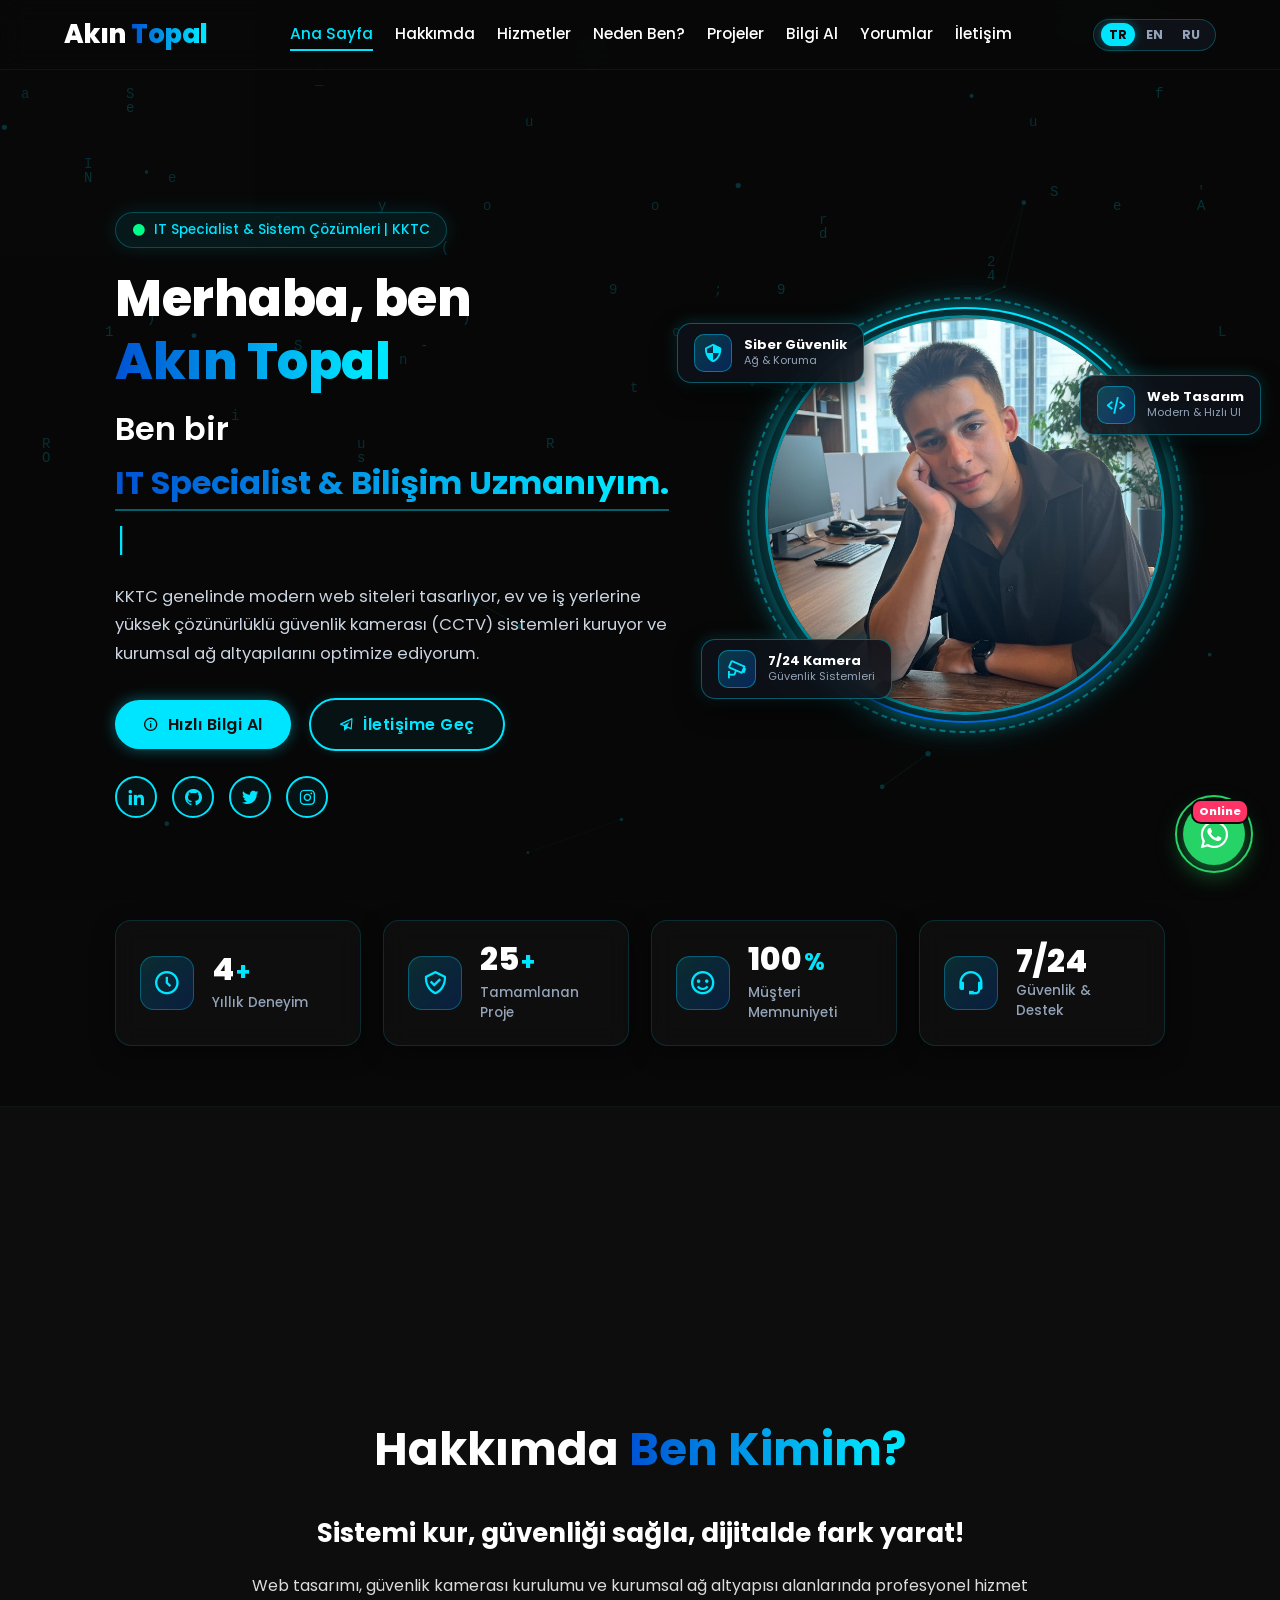
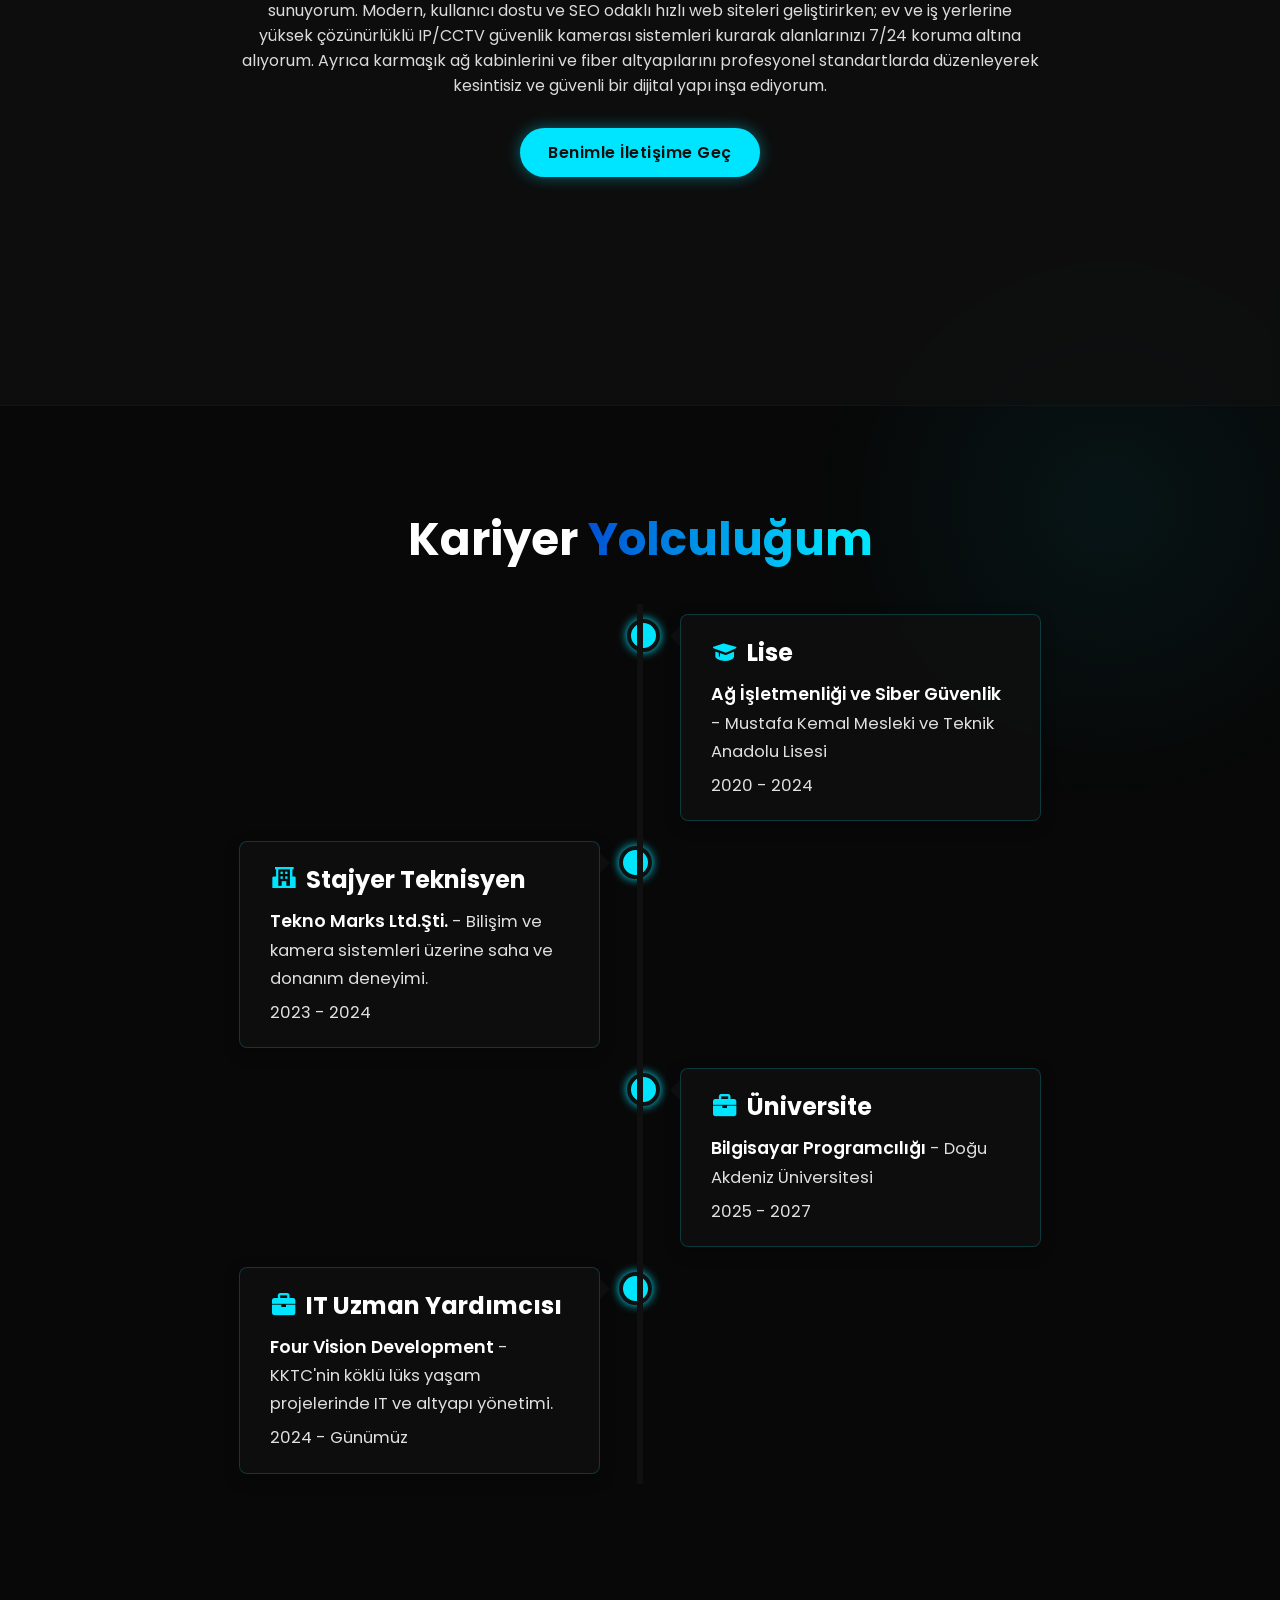
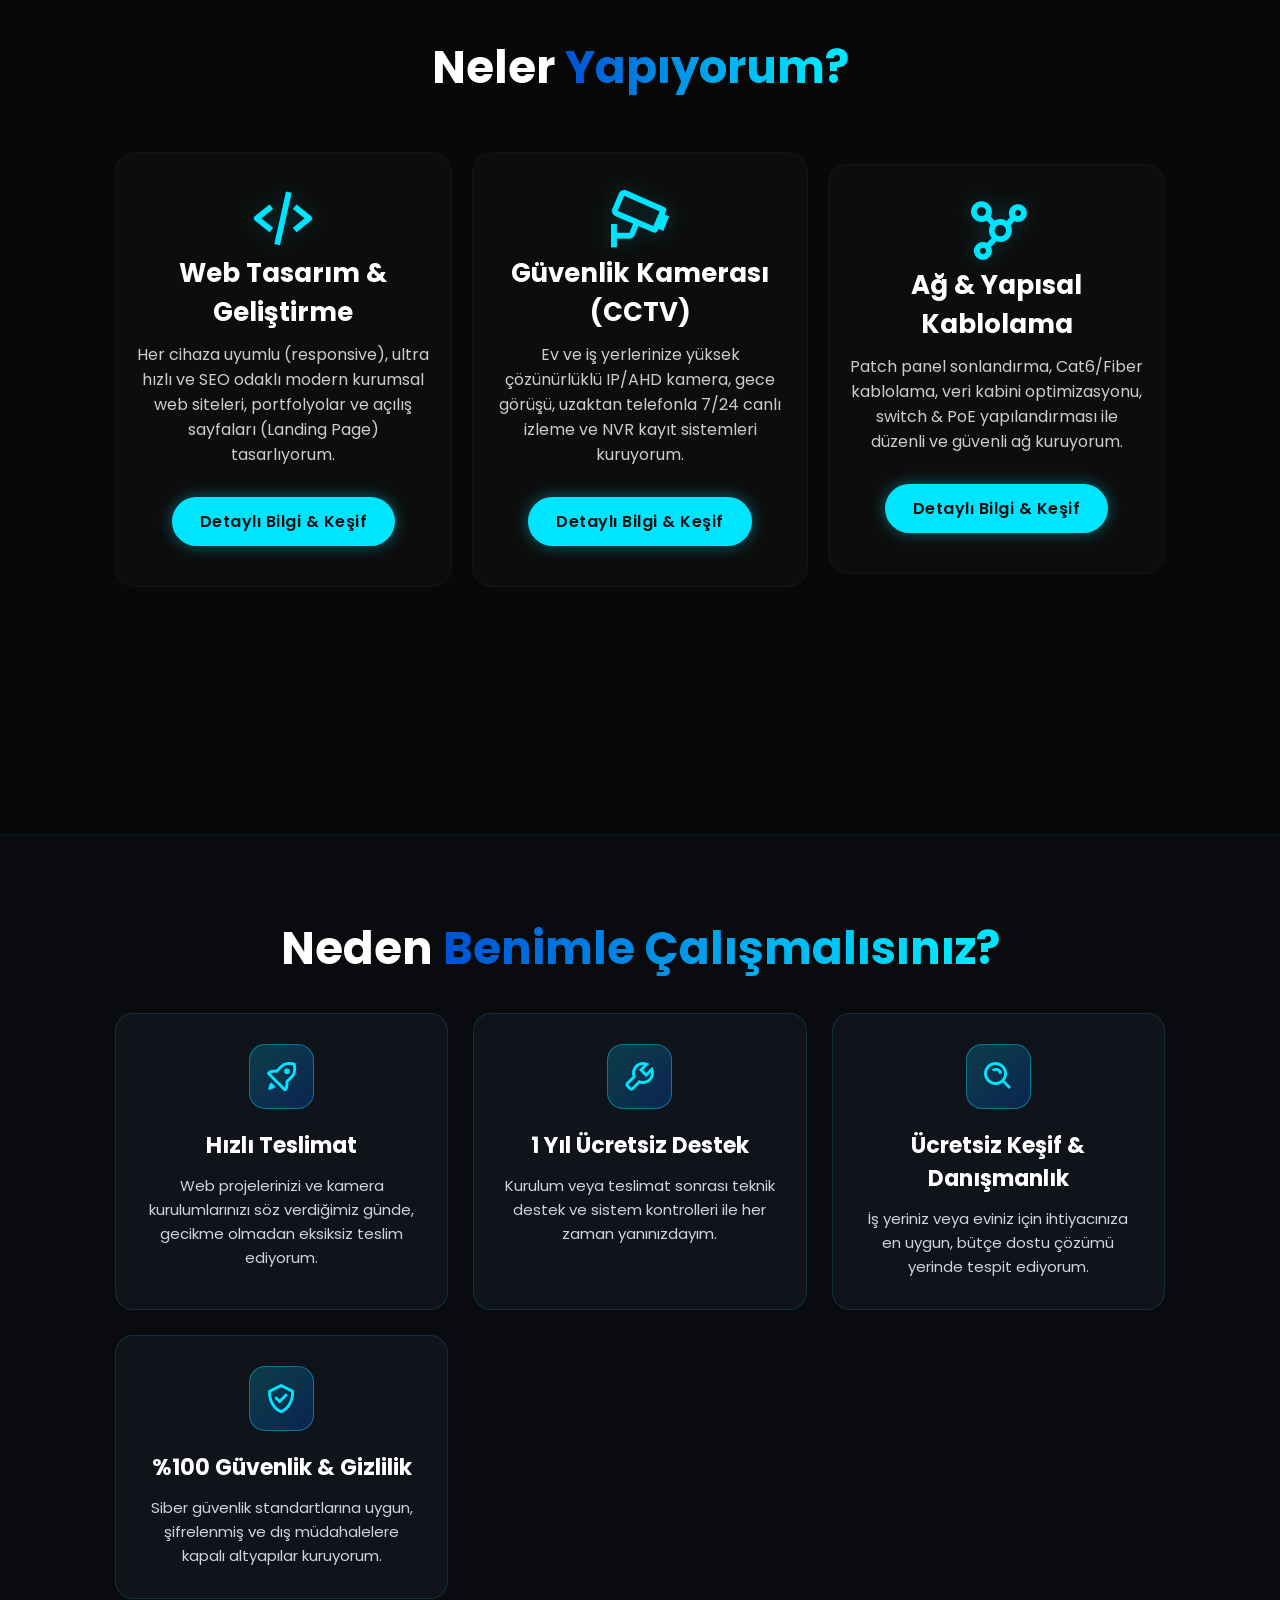
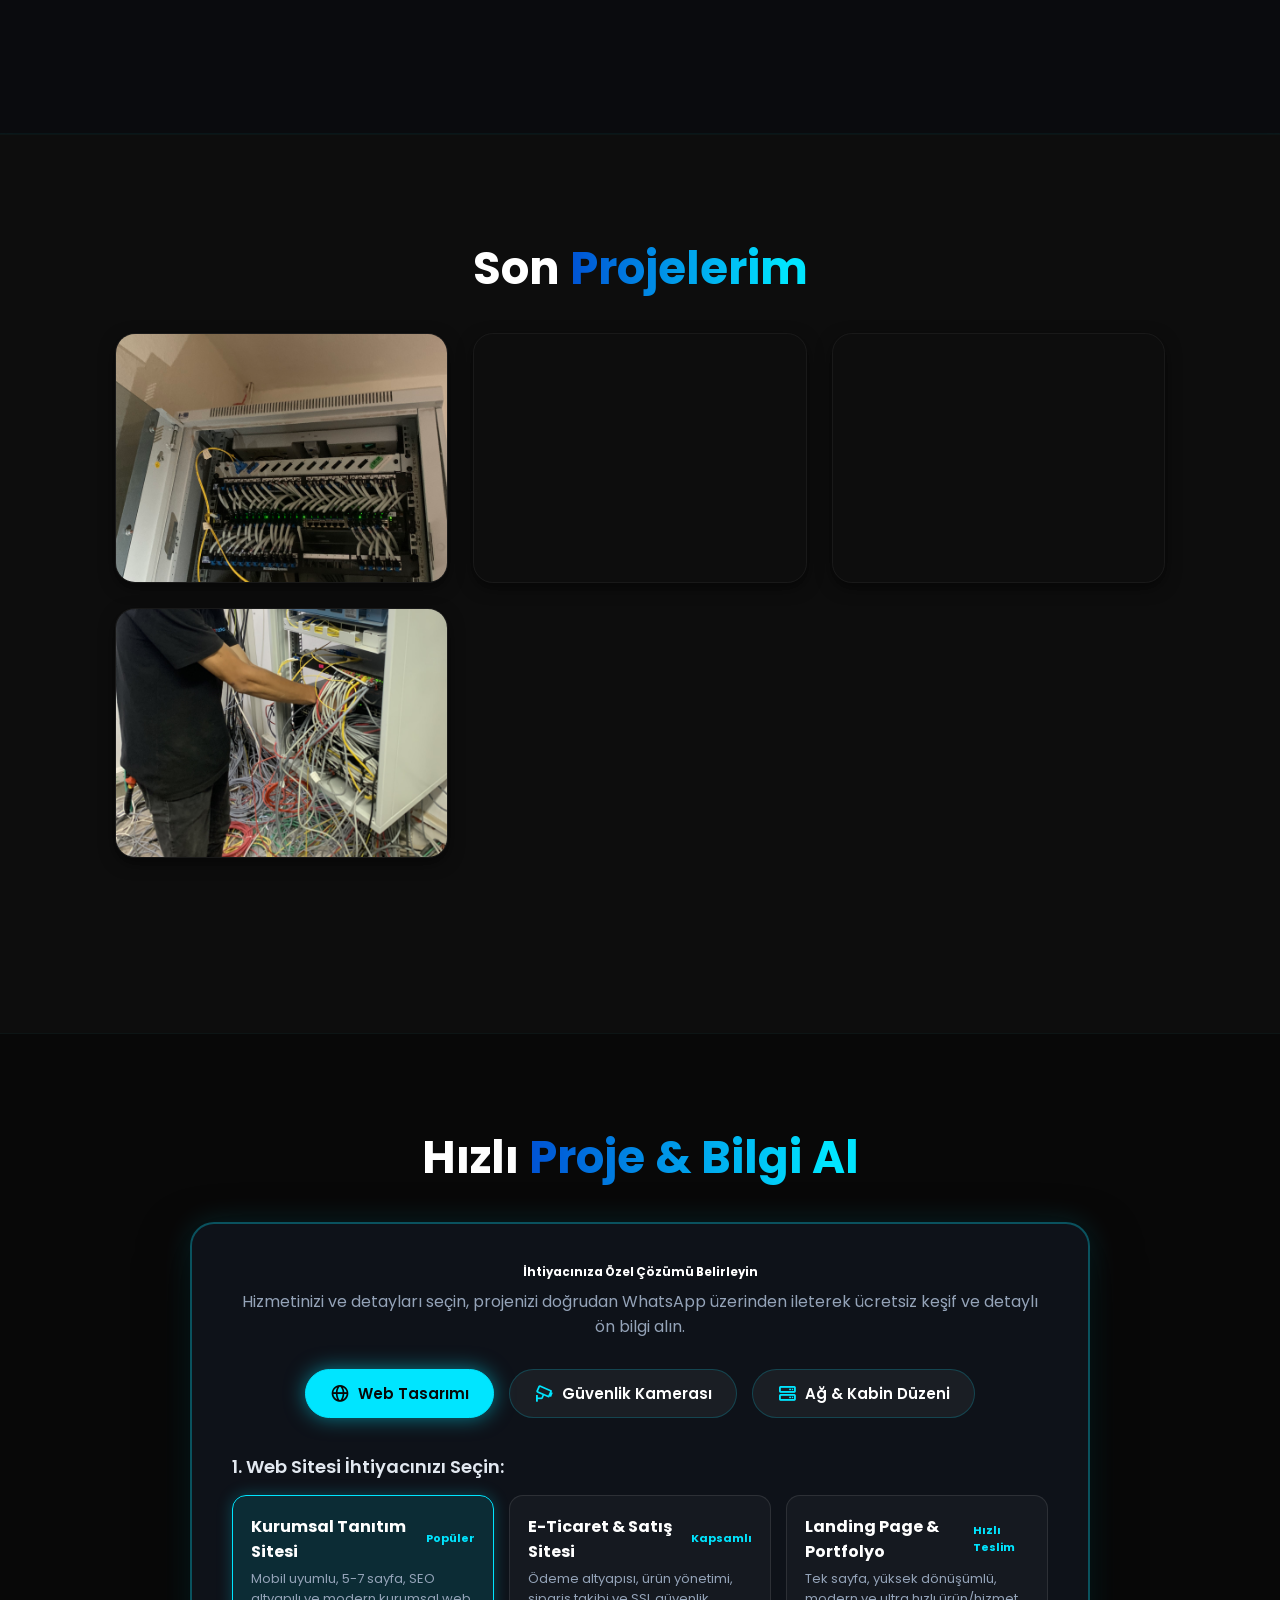
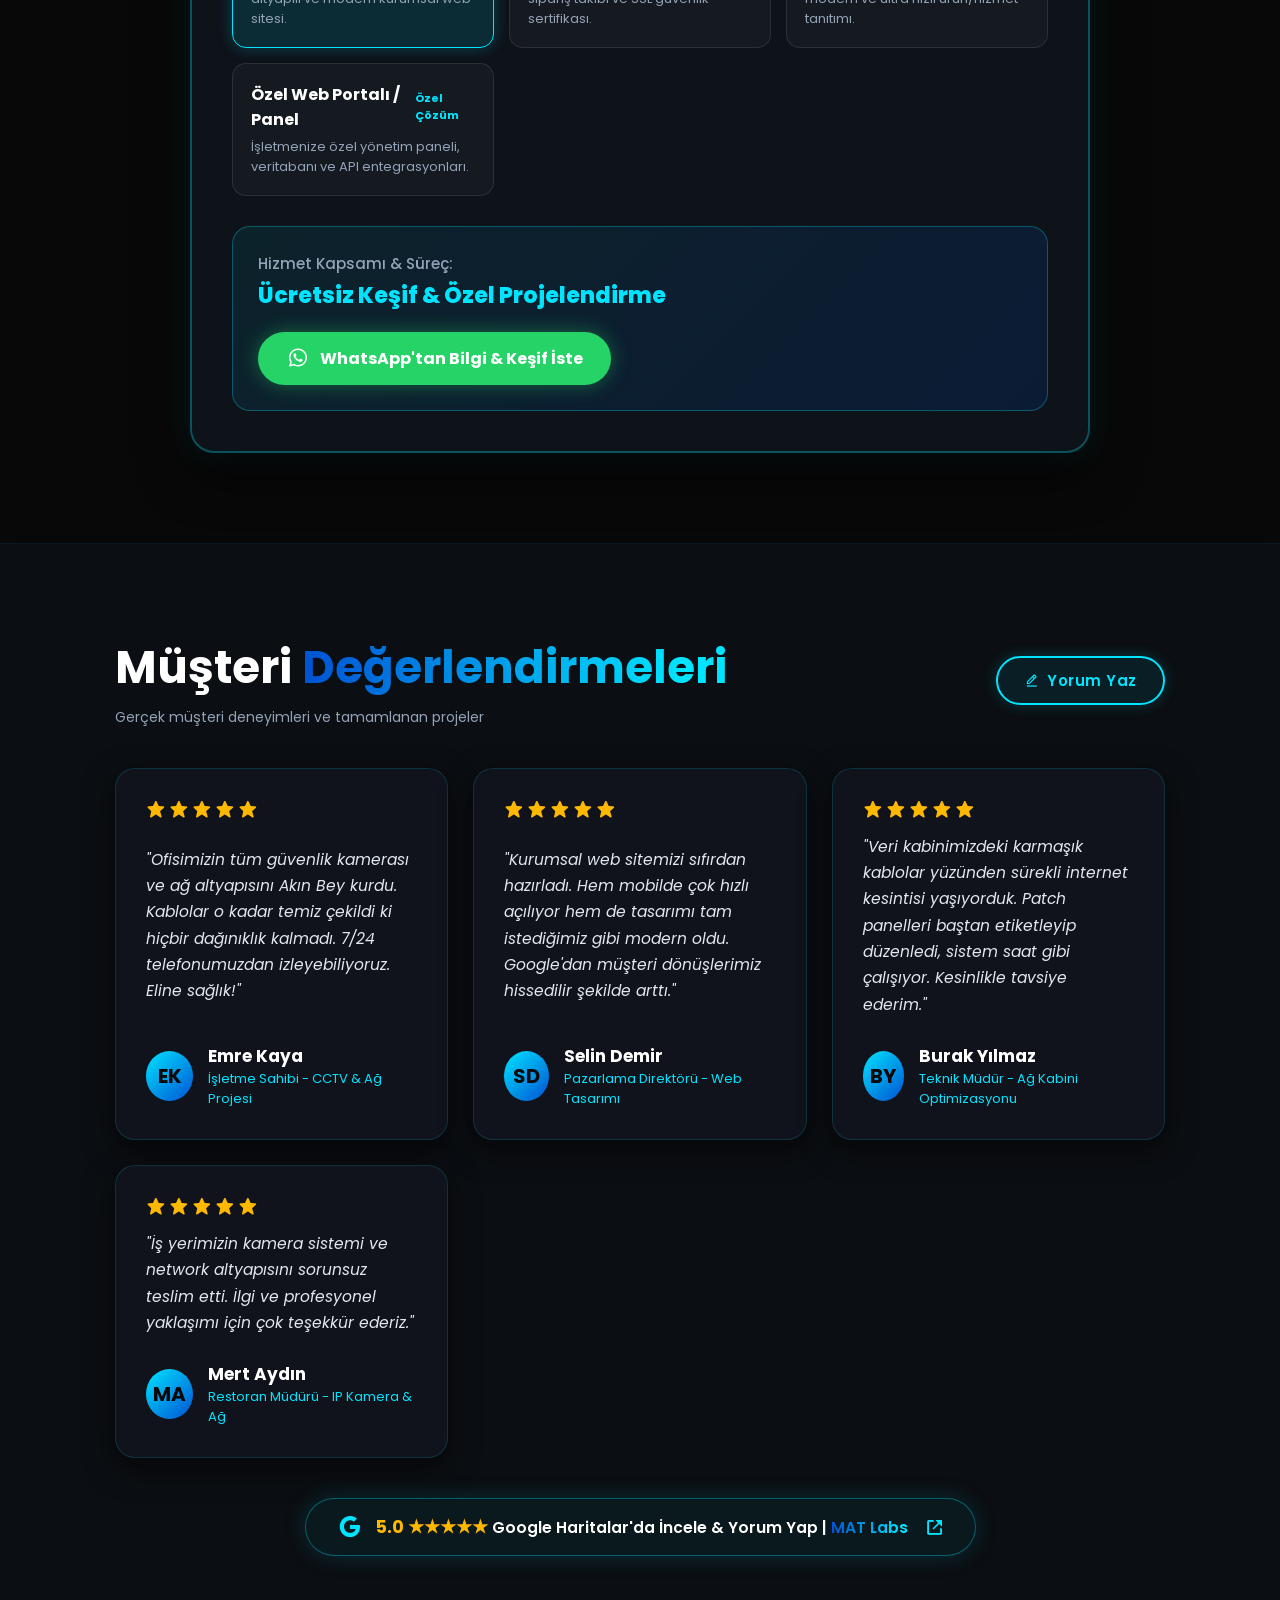
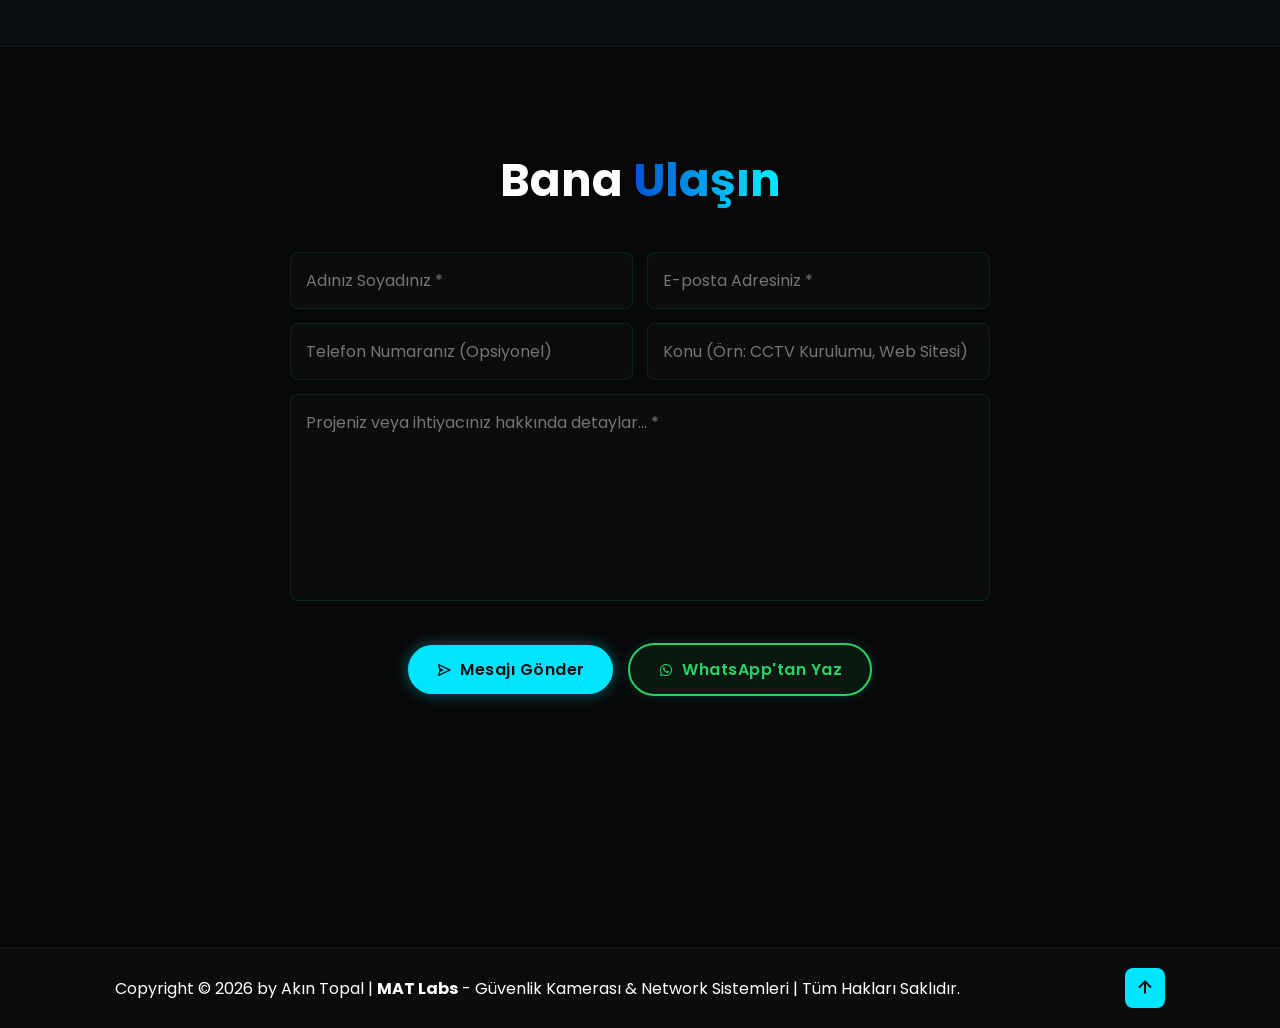
==== commit c56c5197: "Fix: Full 100% site multilingual translations (TR/EN/RU) and fix header overlay issue" ====
--- a/index.html
+++ b/index.html
@@ -195,25 +195,27 @@
             width: 100%;
             top: 0;
             left: 0;
-            padding: 2rem 9%;
-            background: rgba(8, 8, 8, 0.5);
-            backdrop-filter: blur(12px);
-            -webkit-backdrop-filter: blur(12px);
+            padding: 1.5rem 5%;
+            background: rgba(8, 8, 8, 0.88);
+            backdrop-filter: blur(14px);
+            -webkit-backdrop-filter: blur(14px);
             display: flex;
             justify-content: space-between;
             align-items: center;
             z-index: 1000;
-            border-bottom: 1px solid rgba(0, 229, 255, 0.05);
+            border-bottom: 1px solid rgba(0, 229, 255, 0.08);
+            transition: all 0.3s ease;
         }
         .logo{
-            font-size: 3rem;
+            font-size: 2.6rem;
             color: var(--text-color);
             font-weight: 800;
             cursor: pointer;
             transition: 0.3s ease-in-out;
+            white-space: nowrap;
         }
         .logo:hover{
-            transform: scale(1.1);
+            transform: scale(1.06);
         }
         .gradient-text{
             background: linear-gradient(270deg, #00E5FF 10%, #0052D4 100%); 
@@ -223,21 +225,28 @@
         }
 
         /* NAVBAR */
+        .navbar {
+            display: flex;
+            align-items: center;
+            gap: 2.2rem;
+        }
         .navbar a{
-            font-size: 1.8rem;
+            font-size: 1.55rem;
             color: var(--text-color);
-            margin-left: 4rem;
+            margin-left: 0;
             font-weight: 500;
             transition: 0.3s ease-in-out;
-            border-bottom: 3px solid transparent;
+            border-bottom: 2px solid transparent;
+            white-space: nowrap;
+            padding: 0.4rem 0;
         }
         .navbar a:hover,
         .navbar a.active{
             color: var(--main-color);
-            border-bottom: 3px solid var(--main-color);
+            border-bottom: 2px solid var(--main-color);
         }
         #menu-icon{
-            font-size: 3.6rem;
+            font-size: 3.4rem;
             color: var(--main-color);
             cursor: pointer;
             display: none;
@@ -247,20 +256,21 @@
         .lang-switcher {
             display: inline-flex;
             align-items: center;
-            gap: 0.4rem;
+            gap: 0.3rem;
             background: rgba(16, 20, 28, 0.85);
-            padding: 0.4rem 0.8rem;
+            padding: 0.35rem 0.7rem;
             border-radius: 2rem;
             border: 1px solid rgba(0, 229, 255, 0.25);
             backdrop-filter: blur(8px);
+            flex-shrink: 0;
         }
         .lang-btn {
             background: transparent;
             color: #94a3b8;
-            font-size: 1.3rem;
+            font-size: 1.25rem;
             font-weight: 700;
             cursor: pointer;
-            padding: 0.3rem 0.9rem;
+            padding: 0.25rem 0.8rem;
             border-radius: 1.2rem;
             transition: all 0.3s ease;
             outline: none;
@@ -335,7 +345,7 @@
             justify-content: center; 
             gap: 8rem;
             min-height: 100vh;
-            padding-top: 12rem;
+            padding-top: 15rem;
         }
         .home-content {
             max-width: 680px;
@@ -1572,38 +1582,31 @@
             .badge-top-right { right: -12%; }
             .badge-bottom-left { left: -6%; }
         }
-        @media (max-width: 991px) {
-            .header { padding: 2rem 3%; }
-            section { padding: 10rem 3% 2rem; }
-            .services { padding-bottom: 7rem; }
-            .projects { padding-bottom: 7rem; }
-            .contact { min-height: auto; }
-            .footer { padding: 2rem 3%; }
-            .home-img img { width: 45vw; }
-            .badge-top-left { left: -6%; }
-            .badge-top-right { right: -8%; }
-            .badge-bottom-left { left: -4%; }
-        }
-        @media (max-width: 768px) {
+        @media (max-width: 1080px) {
+            .header { padding: 1.5rem 4%; }
             #menu-icon { display: block; }
             .navbar {
                 position: absolute;
                 top: 100%;
                 left: -100%;
                 width: 100%;
-                padding: 1rem 3%;
-                background: var(--bg-color);
-                border-top: .1rem solid rgba(0,0,0, .2);
-                box-shadow: 0 .5rem 1rem rgba(0,0,0, .2);
-                transition: .3s ease-in-out;
+                padding: 2rem 5%;
+                background: rgba(10, 10, 10, 0.98);
+                backdrop-filter: blur(15px);
+                border-top: .1rem solid rgba(0, 229, 255, 0.15);
+                box-shadow: 0 .8rem 2rem rgba(0,0,0, .6);
+                transition: .3s cubic-bezier(0.16, 1, 0.3, 1);
+                flex-direction: column;
+                gap: 0;
+                align-items: flex-start;
             }
             .navbar.active { left: 0; }
-            .navbar a { display: block; font-size: 2rem; margin: 3rem 0; }
-            .home { flex-direction: column-reverse; text-align: center; gap: 4rem; padding-top: 10rem; }
-            .home-content h1 { font-size: 4.6rem; }
+            .navbar a { display: block; font-size: 1.8rem; margin: 1.2rem 0; width: 100%; }
+            .home { flex-direction: column-reverse; text-align: center; gap: 4rem; padding-top: 13rem; }
+            .home-content h1 { font-size: 4.4rem; }
             .home-content h3 { font-size: 2.5rem; justify-content: center; }
-            .home-img img { width: 70vw; margin-top: 0; }
-            .hero-avatar-container { width: 65vw; min-width: 260px; margin: 2rem auto; }
+            .home-img img { width: 65vw; margin-top: 0; }
+            .hero-avatar-container { width: 60vw; min-width: 260px; margin: 1rem auto; }
             .hero-action-buttons { justify-content: center; }
             .social-icon { justify-content: center; }
             .floating-badge { padding: 0.8rem 1.2rem; gap: 0.8rem; }
@@ -1710,24 +1713,24 @@
                 <div class="floating-badge badge-top-left">
                     <div class="badge-icon"><i class='bx bx-shield-quarter'></i></div>
                     <div class="badge-text">
-                        <span class="badge-title">Siber Güvenlik</span>
-                        <span class="badge-sub">Ağ & Koruma</span>
+                        <span class="badge-title" data-i18n="badge_cyber_title">Siber Güvenlik</span>
+                        <span class="badge-sub" data-i18n="badge_cyber_sub">Ağ & Koruma</span>
                     </div>
                 </div>
 
                 <div class="floating-badge badge-top-right">
                     <div class="badge-icon"><i class='bx bx-code-alt'></i></div>
                     <div class="badge-text">
-                        <span class="badge-title">Web Tasarım</span>
-                        <span class="badge-sub">Modern & Hızlı UI</span>
+                        <span class="badge-title" data-i18n="badge_web_title">Web Tasarım</span>
+                        <span class="badge-sub" data-i18n="badge_web_sub">Modern & Hızlı UI</span>
                     </div>
                 </div>
 
                 <div class="floating-badge badge-bottom-left">
                     <div class="badge-icon"><i class='bx bx-cctv'></i></div>
                     <div class="badge-text">
-                        <span class="badge-title">7/24 Kamera</span>
-                        <span class="badge-sub">Güvenlik Sistemleri</span>
+                        <span class="badge-title" data-i18n="badge_cctv_title">7/24 Kamera</span>
+                        <span class="badge-sub" data-i18n="badge_cctv_sub">Güvenlik Sistemleri</span>
                     </div>
                 </div>
             </div>
@@ -1743,7 +1746,7 @@
                     <div class="stat-number-wrap">
                         <span class="stat-number" data-target="4">0</span><span class="stat-plus">+</span>
                     </div>
-                    <p>Yıllık Deneyim</p>
+                    <p data-i18n="stat_exp">Yıllık Deneyim</p>
                 </div>
             </div>
             <div class="stat-card reveal-on-scroll">
@@ -1752,7 +1755,7 @@
                     <div class="stat-number-wrap">
                         <span class="stat-number" data-target="25">0</span><span class="stat-plus">+</span>
                     </div>
-                    <p>Tamamlanan Proje</p>
+                    <p data-i18n="stat_proj">Tamamlanan Proje</p>
                 </div>
             </div>
             <div class="stat-card reveal-on-scroll">
@@ -1761,7 +1764,7 @@
                     <div class="stat-number-wrap">
                         <span class="stat-number" data-target="100">0</span><span class="stat-plus">%</span>
                     </div>
-                    <p>Müşteri Memnuniyeti</p>
+                    <p data-i18n="stat_sat">Müşteri Memnuniyeti</p>
                 </div>
             </div>
             <div class="stat-card reveal-on-scroll">
@@ -1770,7 +1773,7 @@
                     <div class="stat-number-wrap">
                         <span class="stat-text">7/24</span>
                     </div>
-                    <p>Güvenlik & Destek</p>
+                    <p data-i18n="stat_sup">Güvenlik & Destek</p>
                 </div>
             </div>
         </div>
@@ -1778,51 +1781,49 @@
 
     <section class="about" id="about">
         <div class="about-text reveal-on-scroll">
-            <h2 class="heading">Hakkımda <span class="gradient-text">Ben Kimim?</span></h2>
-            <h3>Sistemi kur, güvenliği sağla, dijitalde fark yarat!</h3>
-            <p>Web tasarımı, güvenlik kamerası kurulumu ve kurumsal ağ altyapısı alanlarında profesyonel hizmet sunuyorum.
-Modern, kullanıcı dostu ve SEO odaklı hızlı web siteleri geliştirirken; ev ve iş yerlerine yüksek çözünürlüklü IP/CCTV güvenlik kamerası sistemleri kurarak alanlarınızı 7/24 koruma altına alıyorum.
-Ayrıca karmaşık ağ kabinlerini ve fiber altyapılarını profesyonel standartlarda düzenleyerek kesintisiz ve güvenli bir dijital yapı inşa ediyorum.</p>
-            <a href="#contact" class="btn">Benimle İletişime Geç</a>
+            <h2 class="heading" data-i18n="about_heading">Hakkımda <span class="gradient-text">Ben Kimim?</span></h2>
+            <h3 data-i18n="about_sub">Sistemi kur, güvenliği sağla, dijitalde fark yarat!</h3>
+            <p data-i18n="about_p">Web tasarımı, güvenlik kamerası kurulumu ve kurumsal ağ altyapısı alanlarında profesyonel hizmet sunuyorum. Modern, kullanıcı dostu ve SEO odaklı hızlı web siteleri geliştirirken; ev ve iş yerlerine yüksek çözünürlüklü IP/CCTV güvenlik kamerası sistemleri kurarak alanlarınızı 7/24 koruma altına alıyorum. Ayrıca karmaşık ağ kabinlerini ve fiber altyapılarını profesyonel standartlarda düzenleyerek kesintisiz ve güvenli bir dijital yapı inşa ediyorum.</p>
+            <a href="#contact" class="btn" data-i18n="about_btn">Benimle İletişime Geç</a>
         </div>
     </section>
 
     <section class="education" id="education">
-        <h2 class="heading">Kariyer <span class="gradient-text">Yolculuğum</span></h2>
+        <h2 class="heading" data-i18n="edu_heading">Kariyer <span class="gradient-text">Yolculuğum</span></h2>
         <div class="timeline">
             <div class="container right reveal-on-scroll">
                 <div class="content">
-                    <div class="tag"><i class='bx bxs-graduation'></i><h2>Lise</h2></div>
+                    <div class="tag"><i class='bx bxs-graduation'></i><h2 data-i18n="edu_hs_tag">Lise</h2></div>
                     <div class="description">
-                        <p><strong>Ağ İşletmenliği ve Siber Güvenlik</strong> - Mustafa Kemal Mesleki ve Teknik Anadolu Lisesi</p>
+                        <p><strong data-i18n="edu_hs_title">Ağ İşletmenliği ve Siber Güvenlik</strong> - <span data-i18n="edu_hs_school">Mustafa Kemal Mesleki ve Teknik Anadolu Lisesi</span></p>
                         <p>2020 - 2024</p>
                     </div>
                 </div>
             </div>
             <div class="container left reveal-on-scroll">
                 <div class="content">
-                    <div class="tag"><i class='bx bxs-school'></i><h2>Stajyer Teknisyen</h2></div>
+                    <div class="tag"><i class='bx bxs-school'></i><h2 data-i18n="edu_intern_tag">Stajyer Teknisyen</h2></div>
                     <div class="description">
-                        <p><strong>Tekno Marks Ltd.Şti.</strong> - Bilişim ve kamera sistemleri üzerine saha ve donanım deneyimi.</p>
+                        <p><strong>Tekno Marks Ltd.Şti.</strong> - <span data-i18n="edu_intern_desc">Bilişim ve kamera sistemleri üzerine saha ve donanım deneyimi.</span></p>
                         <p>2023 - 2024</p>
                     </div>
                 </div>
             </div>
             <div class="container right reveal-on-scroll">
                 <div class="content">
-                    <div class="tag"><i class='bx bxs-briefcase'></i><h2>Üniversite</h2></div>
+                    <div class="tag"><i class='bx bxs-briefcase'></i><h2 data-i18n="edu_uni_tag">Üniversite</h2></div>
                     <div class="description">
-                        <p><strong>Bilgisayar Programcılığı</strong> - Doğu Akdeniz Üniversitesi</p>
+                        <p><strong data-i18n="edu_uni_title">Bilgisayar Programcılığı</strong> - <span data-i18n="edu_uni_school">Doğu Akdeniz Üniversitesi</span></p>
                         <p>2025 - 2027</p>
                     </div>
                 </div>
             </div>
             <div class="container left reveal-on-scroll">
                 <div class="content">
-                    <div class="tag"><i class='bx bxs-briefcase'></i><h2>IT Uzman Yardımcısı</h2></div>
+                    <div class="tag"><i class='bx bxs-briefcase'></i><h2 data-i18n="edu_job_tag">IT Uzman Yardımcısı</h2></div>
                     <div class="description">
-                        <p><strong>Four Vision Development</strong> - KKTC'nin köklü lüks yaşam projelerinde IT ve altyapı yönetimi.</p>
-                        <p>2024 - Günümüz</p>
+                        <p><strong>Four Vision Development</strong> - <span data-i18n="edu_job_desc">KKTC'nin köklü lüks yaşam projelerinde IT ve altyapı yönetimi.</span></p>
+                        <p data-i18n="edu_job_date">2024 - Günümüz</p>
                     </div>
                 </div>
             </div>
@@ -1886,8 +1887,8 @@
             <div class="project-box reveal-on-scroll">
                 <img src="projeler/after.jpg" alt="Ağ Altyapısı ve Sistem Kabini Düzenleme" loading="lazy" decoding="async">
                 <div class="project-layer">
-                    <h4>Ağ Altyapısı Düzenleme</h4>
-                    <p>Müşteri isteğine özel kabin öncesi ve sonrası</p>
+                    <h4 data-i18n="proj_1_title">Ağ Altyapısı Düzenleme</h4>
+                    <p data-i18n="proj_1_sub">Müşteri isteğine özel kabin öncesi ve sonrası</p>
                     <a href="#" class="project-detail-btn" 
                        data-before-image="projeler/before.jpg" 
                        data-after-image="projeler/after.jpg" 
@@ -1902,8 +1903,8 @@
             <div class="project-box reveal-on-scroll">
                 <img src="projeler/cctv.jpg" alt="Fiber Optik ve Ağ Yönetim Paneli" loading="lazy" decoding="async">
                 <div class="project-layer">
-                    <h4>Fiber Optik ve Ağ Kabini Düzenleme</h4>
-                    <p>Kurumsal Ağ Kabini Optimizasyonu</p>
+                    <h4 data-i18n="proj_2_title">Fiber Optik ve Ağ Kabini</h4>
+                    <p data-i18n="proj_2_sub">Kurumsal Ağ Kabini Optimizasyonu</p>
                     <a href="#" class="project-detail-btn" 
                        data-after-image="projeler/cctv.jpg" 
                        data-title="Fiber Optik ve Ağ Yönetim Paneli" 
@@ -1917,8 +1918,8 @@
             <div class="project-box reveal-on-scroll">
                 <img src="projeler/sapkali.jpg" alt="Yapısal Cat6 Kablolama ve Data Kabini" loading="lazy" decoding="async">
                 <div class="project-layer">
-                    <h4>Yapısal Kablolama ve Altyapı</h4>
-                    <p>Data Sistem Kabini Düzeni</p>
+                    <h4 data-i18n="proj_3_title">Yapısal Kablolama ve Altyapı</h4>
+                    <p data-i18n="proj_3_sub">Data Sistem Kabini Düzeni</p>
                     <a href="#" class="project-detail-btn" 
                        data-after-image="projeler/sapkali.jpg" 
                        data-title="Data Sistem Kabini Düzeni Detayları" 
@@ -1932,8 +1933,8 @@
             <div class="project-box reveal-on-scroll">
                 <img src="projeler/akincctv.jpg" alt="IP Kamera Güvenlik Sistemi Kurulumu" loading="lazy" decoding="async">
                 <div class="project-layer">
-                    <h4>IP Kamera Sistemi Kurulumu</h4>
-                    <p>7/24 Kesintisiz Güvenlik Kamera Projesi</p>
+                    <h4 data-i18n="proj_4_title">IP Kamera Sistemi Kurulumu</h4>
+                    <p data-i18n="proj_4_sub">7/24 Kesintisiz Güvenlik Kamera Projesi</p>
                     <a href="#" class="project-detail-btn" 
                        data-after-image="projeler/akincctv.jpg" 
                        data-title="IP Kamera Sistemi Kurulum Detayları" 
@@ -1987,11 +1988,11 @@
     <section class="testimonials" id="testimonials">
         <div class="testimonials-header">
             <div>
-                <h2 class="heading" style="margin-bottom: 0.5rem; text-align: left;">Müşteri <span class="gradient-text">Değerlendirmeleri</span></h2>
-                <p style="font-size: 1.4rem; color: #94a3b8;">Gerçek müşteri deneyimleri ve tamamlanan projeler</p>
+                <h2 class="heading" data-i18n="test_heading" style="margin-bottom: 0.5rem; text-align: left;">Müşteri <span class="gradient-text">Değerlendirmeleri</span></h2>
+                <p data-i18n="test_sub" style="font-size: 1.4rem; color: #94a3b8;">Gerçek müşteri deneyimleri ve tamamlanan projeler</p>
             </div>
             <button class="btn btn-review-trigger" id="open-review-modal">
-                <i class='bx bx-edit-alt'></i> Yorum Yaz
+                <i class='bx bx-edit-alt'></i> <span data-i18n="test_btn_write">Yorum Yaz</span>
             </button>
         </div>
 
@@ -2000,12 +2001,12 @@
                 <div class="stars">
                     <i class='bx bxs-star'></i><i class='bx bxs-star'></i><i class='bx bxs-star'></i><i class='bx bxs-star'></i><i class='bx bxs-star'></i>
                 </div>
-                <p class="testimonial-text">"Ofisimizin tüm güvenlik kamerası ve ağ altyapısını Akın Bey kurdu. Kablolar o kadar temiz çekildi ki hiçbir dağınıklık kalmadı. 7/24 telefonumuzdan izleyebiliyoruz. Eline sağlık!"</p>
+                <p class="testimonial-text" data-i18n="test_rev1">"Ofisimizin tüm güvenlik kamerası ve ağ altyapısını Akın Bey kurdu. Kablolar o kadar temiz çekildi ki hiçbir dağınıklık kalmadı. 7/24 telefonumuzdan izleyebiliyoruz. Eline sağlık!"</p>
                 <div class="client-profile">
                     <div class="client-avatar">EK</div>
                     <div class="client-info">
                         <h4>Emre Kaya</h4>
-                        <span>İşletme Sahibi - CCTV & Ağ Projesi</span>
+                        <span data-i18n="test_role1">İşletme Sahibi - CCTV & Ağ Projesi</span>
                     </div>
                 </div>
             </div>
@@ -2014,12 +2015,12 @@
                 <div class="stars">
                     <i class='bx bxs-star'></i><i class='bx bxs-star'></i><i class='bx bxs-star'></i><i class='bx bxs-star'></i><i class='bx bxs-star'></i>
                 </div>
-                <p class="testimonial-text">"Kurumsal web sitemizi sıfırdan hazırladı. Hem mobilde çok hızlı açılıyor hem de tasarımı tam istediğimiz gibi modern oldu. Google'dan müşteri dönüşlerimiz hissedilir şekilde arttı."</p>
+                <p class="testimonial-text" data-i18n="test_rev2">"Kurumsal web sitemizi sıfırdan hazırladı. Hem mobilde çok hızlı açılıyor hem de tasarımı tam istediğimiz gibi modern oldu. Google'dan müşteri dönüşlerimiz hissedilir şekilde arttı."</p>
                 <div class="client-profile">
                     <div class="client-avatar">SD</div>
                     <div class="client-info">
                         <h4>Selin Demir</h4>
-                        <span>Pazarlama Direktörü - Web Tasarımı</span>
+                        <span data-i18n="test_role2">Pazarlama Direktörü - Web Tasarımı</span>
                     </div>
                 </div>
             </div>
@@ -2028,12 +2029,12 @@
                 <div class="stars">
                     <i class='bx bxs-star'></i><i class='bx bxs-star'></i><i class='bx bxs-star'></i><i class='bx bxs-star'></i><i class='bx bxs-star'></i>
                 </div>
-                <p class="testimonial-text">"Veri kabinimizdeki karmaşık kablolar yüzünden sürekli internet kesintisi yaşıyorduk. Patch panelleri baştan etiketleyip düzenledi, sistem saat gibi çalışıyor. Kesinlikle tavsiye ederim."</p>
+                <p class="testimonial-text" data-i18n="test_rev3">"Veri kabinimizdeki karmaşık kablolar yüzünden sürekli internet kesintisi yaşıyorduk. Patch panelleri baştan etiketleyip düzenledi, sistem saat gibi çalışıyor. Kesinlikle tavsiye ederim."</p>
                 <div class="client-profile">
                     <div class="client-avatar">BY</div>
                     <div class="client-info">
                         <h4>Burak Yılmaz</h4>
-                        <span>Teknik Müdür - Ağ Kabini Optimizasyonu</span>
+                        <span data-i18n="test_role3">Teknik Müdür - Ağ Kabini Optimizasyonu</span>
                     </div>
                 </div>
             </div>
@@ -2042,12 +2043,12 @@
                 <div class="stars">
                     <i class='bx bxs-star'></i><i class='bx bxs-star'></i><i class='bx bxs-star'></i><i class='bx bxs-star'></i><i class='bx bxs-star'></i>
                 </div>
-                <p class="testimonial-text">"İş yerimizin kamera sistemi ve network altyapısını sorunsuz teslim etti. İlgi ve profesyonel yaklaşımı için çok teşekkür ederiz."</p>
+                <p class="testimonial-text" data-i18n="test_rev4">"İş yerimizin kamera sistemi ve network altyapısını sorunsuz teslim etti. İlgi ve profesyonel yaklaşımı için çok teşekkür ederiz."</p>
                 <div class="client-profile">
                     <div class="client-avatar">MA</div>
                     <div class="client-info">
                         <h4>Mert Aydın</h4>
-                        <span>Restoran Müdürü - IP Kamera & Ağ</span>
+                        <span data-i18n="test_role4">Restoran Müdürü - IP Kamera & Ağ</span>
                     </div>
                 </div>    
             </div>   
@@ -2057,7 +2058,7 @@
         <div style="text-align: center; margin-top: 4rem;" class="reveal-on-scroll">
             <a href="https://share.google/FmD3PsVkEpFHqRebX" target="_blank" style="display: inline-flex; align-items: center; gap: 1.2rem; background: rgba(0, 229, 255, 0.05); border: 1px solid rgba(0, 229, 255, 0.35); padding: 1.4rem 3rem; border-radius: 4rem; box-shadow: 0 0 25px rgba(0, 229, 255, 0.15); transition: all 0.3s ease; text-decoration: none;" onmouseover="this.style.transform='translateY(-4px)'; this.style.borderColor='var(--main-color)'; this.style.boxShadow='0 0 35px rgba(0, 229, 255, 0.35)'" onmouseout="this.style.transform='translateY(0)'; this.style.borderColor='rgba(0, 229, 255, 0.35)'; this.style.boxShadow='0 0 25px rgba(0, 229, 255, 0.15)'">
                 <i class='bx bxl-google' style="font-size: 2.8rem; color: var(--main-color);"></i>
-                <span style="font-size: 1.55rem; color: #ffffff; font-weight: 600;">
+                <span style="font-size: 1.55rem; color: #ffffff; font-weight: 600;" data-i18n="test_google_btn">
                     <strong style="color: #FFB800; font-size: 1.75rem;">5.0 ★★★★★</strong> Google Haritalar'da İncele & Yorum Yap | <span class="gradient-text">MAT Labs</span>
                 </span>
                 <i class='bx bx-link-external' style="font-size: 2rem; color: var(--main-color); margin-left: 0.5rem;"></i>
@@ -2069,21 +2070,21 @@
     <div class="modal-overlay" id="review-modal-overlay">
         <div class="modal-content review-modal-content">
             <span class="modal-close" id="close-review-modal">&times;</span>
-            <h3 class="gradient-text" style="font-size: 2.4rem; font-weight: 700; margin-bottom: 0.8rem; display: flex; align-items: center; gap: 0.8rem;">
+            <h3 class="gradient-text" style="font-size: 2.4rem; font-weight: 700; margin-bottom: 0.8rem; display: flex; align-items: center; gap: 0.8rem;" data-i18n="rev_modal_title">
                 <i class='bx bx-message-square-edit'></i> Yorumunuzu Ekleyin
             </h3>
-            <p style="font-size: 1.4rem; color: #94a3b8; margin-bottom: 2rem;">
+            <p style="font-size: 1.4rem; color: #94a3b8; margin-bottom: 2rem;" data-i18n="rev_modal_desc">
                 Web tasarım, kamera kurulumu veya ağ altyapısı deneyiminizi paylaşın. Yorumunuz incelendikten sonra sitede yayınlanacaktır.
             </p>
 
             <form id="review-form">
                 <div class="review-input-group">
-                    <input type="text" id="review-name" placeholder="Adınız Soyadınız *" required>
-                    <input type="text" id="review-role" placeholder="Göreviniz / Hizmet (Örn: İşletme Sahibi - CCTV)" required>
+                    <input type="text" id="review-name" placeholder="Adınız Soyadınız *" data-i18n-placeholder="ph_name" required>
+                    <input type="text" id="review-role" placeholder="Göreviniz / Hizmet (Örn: İşletme Sahibi - CCTV)" data-i18n-placeholder="ph_review_role" required>
                 </div>
 
                 <div class="review-rating-box">
-                    <label style="font-size: 1.4rem; color: #cbd5e1; font-weight: 600;">Hizmet Puanınız:</label>
+                    <label style="font-size: 1.4rem; color: #cbd5e1; font-weight: 600;" data-i18n="rev_modal_rating">Hizmet Puanınız:</label>
                     <div class="star-rating-select" id="star-rating-select">
                         <i class='bx bxs-star active' data-val="1"></i>
                         <i class='bx bxs-star active' data-val="2"></i>
@@ -2094,13 +2095,13 @@
                     <input type="hidden" id="review-rating-val" value="5">
                 </div>
 
-                <textarea id="review-comment" rows="4" placeholder="Deneyiminizi ve görüşlerinizi buraya yazın... *" required></textarea>
+                <textarea id="review-comment" rows="4" placeholder="Deneyiminizi ve görüşlerinizi buraya yazın... *" data-i18n-placeholder="ph_review_comment" required></textarea>
 
                 <div id="review-status-msg" style="display: none; font-size: 1.4rem; padding: 1.2rem; border-radius: 0.8rem; margin-top: 1.5rem; text-align: center;"></div>
 
                 <div style="display: flex; justify-content: flex-end; margin-top: 2rem;">
                     <button type="submit" class="btn" id="review-submit-btn" style="width: 100%;">
-                        <i class='bx bx-send'></i> Yorumu Gönder
+                        <i class='bx bx-send'></i> <span data-i18n="rev_modal_btn">Yorumu Gönder</span>
                     </button>
                 </div>
             </form>
@@ -2108,26 +2109,26 @@
     </div>
 
     <section class="contact" id="contact">
-        <h2 class="heading">Bana <span class="gradient-text">Ulaşın</span></h2>
+        <h2 class="heading" data-i18n="contact_heading">Bana <span class="gradient-text">Ulaşın</span></h2>
         <form id="contact-form" class="reveal-on-scroll">
             <div class="input-box">
-                <input type="text" id="contact-name" name="name" placeholder="Adınız Soyadınız *" required>
-                <input type="email" id="contact-email" name="email" placeholder="E-posta Adresiniz *" required>
+                <input type="text" id="contact-name" name="name" placeholder="Adınız Soyadınız *" data-i18n-placeholder="ph_name" required>
+                <input type="email" id="contact-email" name="email" placeholder="E-posta Adresiniz *" data-i18n-placeholder="ph_email" required>
             </div>
             <div class="input-box">
-                <input type="tel" id="contact-phone" name="phone" placeholder="Telefon Numaranız (Opsiyonel)">
-                <input type="text" id="contact-subject" name="subject" placeholder="Konu (Örn: CCTV Kurulumu, Web Sitesi)">
-            </div>
-            <textarea id="contact-message" name="message" cols="30" rows="7" placeholder="Projeniz veya ihtiyacınız hakkında detaylar... *" required></textarea>
+                <input type="tel" id="contact-phone" name="phone" placeholder="Telefon Numaranız (Opsiyonel)" data-i18n-placeholder="ph_phone">
+                <input type="text" id="contact-subject" name="subject" placeholder="Konu (Örn: CCTV Kurulumu, Web Sitesi)" data-i18n-placeholder="ph_subject">
+            </div>
+            <textarea id="contact-message" name="message" cols="30" rows="7" placeholder="Projeniz veya ihtiyacınız hakkında detaylar... *" data-i18n-placeholder="ph_message" required></textarea>
             
             <div id="contact-status-msg" style="display: none; font-size: 1.45rem; padding: 1.4rem; border-radius: 0.8rem; margin: 1.5rem 0; text-align: center;"></div>
             
             <div style="display: flex; justify-content: center; gap: 1.5rem; align-items: center; flex-wrap: wrap; margin-top: 1rem;">
                 <button type="submit" id="contact-submit-btn" class="btn">
-                    <i class='bx bx-send'></i> Mesajı Gönder
+                    <i class='bx bx-send'></i> <span data-i18n="contact_btn_send">Mesajı Gönder</span>
                 </button>
                 <a href="https://wa.me/905338849748?text=Merhaba%20Ak%C4%B1n%20Bey,%20web%20siteniz%20%C3%BCzerinden%20size%20ula%C5%9F%C4%B1yorum." target="_blank" class="btn btn-outline" style="border-color: #25D366; color: #25D366; background: rgba(37,211,102,0.08);">
-                    <i class='bx bxl-whatsapp'></i> WhatsApp'tan Yaz
+                    <i class='bx bxl-whatsapp'></i> <span data-i18n="contact_btn_wa">WhatsApp'tan Yaz</span>
                 </a>
             </div>
         </form>
@@ -2157,7 +2158,7 @@
 
     <footer class="footer">
         <div class="footer-text">
-            <p>Copyright &copy; 2026 by Akın Topal | <strong>MAT Labs</strong> - Güvenlik Kamerası & Network Sistemleri | Tüm Hakları Saklıdır.</p>
+            <p data-i18n="footer_text">Copyright &copy; 2026 by Akın Topal | <strong>MAT Labs</strong> - Güvenlik Kamerası & Network Sistemleri | Tüm Hakları Saklıdır.</p>
         </div>
         <div class="footer-iconTop">
             <a href="#home"><i class='bx bx-up-arrow-alt'></i></a>
@@ -2175,19 +2176,39 @@
         document.addEventListener('DOMContentLoaded', () => {
             // ==========================================
             const typingText = document.querySelector('.typing-text');
-            const words = [
-                "IT Specialist & Bilişim Uzmanıyım.",
-                "Güvenlik Kamerası (CCTV) Uzmanıyım.",
-                "Ağ Altyapısı & Network Teknisyeniyim.",
-                "Web Tasarım & Yazılım Geliştiricisiyim.",
-                "Sistem & Siber Güvenlik Yöneticisiyim."
-            ];
+            const typingPhrases = {
+                tr: [
+                    "IT Specialist & Bilişim Uzmanıyım.",
+                    "Güvenlik Kamerası (CCTV) Uzmanıyım.",
+                    "Ağ Altyapısı & Network Teknisyeniyim.",
+                    "Web Tasarım & Yazılım Geliştiricisiyim.",
+                    "Sistem & Siber Güvenlik Yöneticisiyim."
+                ],
+                en: [
+                    "an IT Specialist & Solutions Expert.",
+                    "a CCTV & Security Camera Expert.",
+                    "a Network Cabling Infrastructure Specialist.",
+                    "a Web Designer & Software Developer.",
+                    "a Systems & Cyber Security Admin."
+                ],
+                ru: [
+                    "IT-специалист и системный инженер.",
+                    "Специалист по системам видеонаблюдения.",
+                    "Сетевой инженер и монтажник СКС.",
+                    "Веб-дизайнер и разработчик.",
+                    "Администратор систем и безопасности."
+                ]
+            };
+            let currentTypingLang = localStorage.getItem('site_lang') || 'tr';
             let wordIndex = 0;
             let charIndex = 0;
             let isDeleting = false;
             let typeSpeed = 90;
+            let typingTimeoutId = null;
 
             function typeEffect() {
+                const words = typingPhrases[currentTypingLang] || typingPhrases.tr;
+                if (wordIndex >= words.length) wordIndex = 0;
                 const currentWord = words[wordIndex];
                 
                 if (isDeleting) {
@@ -2201,17 +2222,26 @@
                 }
 
                 if (!isDeleting && charIndex === currentWord.length) {
-                    typeSpeed = 2200; // Kelime bittiğinde bekleme süresi
+                    typeSpeed = 2200;
                     isDeleting = true;
                 } else if (isDeleting && charIndex === 0) {
                     isDeleting = false;
                     wordIndex = (wordIndex + 1) % words.length;
-                    typeSpeed = 400; // Yeni kelimeye geçmeden önceki duraksama
+                    typeSpeed = 400;
                 }
 
-                setTimeout(typeEffect, typeSpeed);
+                typingTimeoutId = setTimeout(typeEffect, typeSpeed);
             }
             if (typingText) typeEffect();
+
+            window.switchTypingLanguage = function(lang) {
+                currentTypingLang = lang;
+                wordIndex = 0;
+                charIndex = 0;
+                isDeleting = false;
+                if (typingTimeoutId) clearTimeout(typingTimeoutId);
+                if (typingText) typeEffect();
+            };
 
 
             // ==========================================
@@ -2577,6 +2607,32 @@
                     hero_desc: "KKTC genelinde modern web siteleri tasarlıyor, ev ve iş yerlerine yüksek çözünürlüklü güvenlik kamerası (CCTV) sistemleri kuruyor ve kurumsal ağ altyapılarını optimize ediyorum.",
                     hero_btn_calc: "Hızlı Bilgi Al",
                     hero_btn_contact: "İletişime Geç",
+                    badge_cyber_title: "Siber Güvenlik",
+                    badge_cyber_sub: "Ağ & Koruma",
+                    badge_web_title: "Web Tasarım",
+                    badge_web_sub: "Modern & Hızlı UI",
+                    badge_cctv_title: "7/24 Kamera",
+                    badge_cctv_sub: "Güvenlik Sistemleri",
+                    stat_exp: "Yıllık Deneyim",
+                    stat_proj: "Tamamlanan Proje",
+                    stat_sat: "Müşteri Memnuniyeti",
+                    stat_sup: "Güvenlik & Destek",
+                    about_heading: "Hakkımda <span class='gradient-text'>Ben Kimim?</span>",
+                    about_sub: "Sistemi kur, güvenliği sağla, dijitalde fark yarat!",
+                    about_p: "Web tasarımı, güvenlik kamerası kurulumu ve kurumsal ağ altyapısı alanlarında profesyonel hizmet sunuyorum. Modern, kullanıcı dostu ve SEO odaklı hızlı web siteleri geliştirirken; ev ve iş yerlerine yüksek çözünürlüklü IP/CCTV güvenlik kamerası sistemleri kurarak alanlarınızı 7/24 koruma altına alıyorum. Ayrıca karmaşık ağ kabinlerini ve fiber altyapılarını profesyonel standartlarda düzenleyerek kesintisiz ve güvenli bir dijital yapı inşa ediyorum.",
+                    about_btn: "Benimle İletişime Geç",
+                    edu_heading: "Kariyer <span class='gradient-text'>Yolculuğum</span>",
+                    edu_hs_tag: "Lise",
+                    edu_hs_title: "Ağ İşletmenliği ve Siber Güvenlik",
+                    edu_hs_school: "Mustafa Kemal Mesleki ve Teknik Anadolu Lisesi",
+                    edu_intern_tag: "Stajyer Teknisyen",
+                    edu_intern_desc: "Bilişim ve kamera sistemleri üzerine saha ve donanım deneyimi.",
+                    edu_uni_tag: "Üniversite",
+                    edu_uni_title: "Bilgisayar Programcılığı",
+                    edu_uni_school: "Doğu Akdeniz Üniversitesi",
+                    edu_job_tag: "IT Uzman Yardımcısı",
+                    edu_job_desc: "KKTC'nin köklü lüks yaşam projelerinde IT ve altyapı yönetimi.",
+                    edu_job_date: "2024 - Günümüz",
                     services_heading: "Neler <span class='gradient-text'>Yapıyorum?</span>",
                     service_web_title: "Web Tasarım & Geliştirme",
                     service_web_desc: "Her cihaza uyumlu (responsive), ultra hızlı ve SEO odaklı modern kurumsal web siteleri, portfolyolar ve açılış sayfaları (Landing Page) tasarlıyorum.",
@@ -2595,6 +2651,14 @@
                     why_sec_title: "%100 Güvenlik & Gizlilik",
                     why_sec_desc: "Siber güvenlik standartlarına uygun, şifrelenmiş ve dış müdahalelere kapalı altyapılar kuruyorum.",
                     projects_heading: "Son <span class='gradient-text'>Projelerim</span>",
+                    proj_1_title: "Ağ Altyapısı Düzenleme",
+                    proj_1_sub: "Müşteri isteğine özel kabin öncesi ve sonrası",
+                    proj_2_title: "Fiber Optik ve Ağ Kabini",
+                    proj_2_sub: "Kurumsal Ağ Kabini Optimizasyonu",
+                    proj_3_title: "Yapısal Kablolama ve Altyapı",
+                    proj_3_sub: "Data Sistem Kabini Düzeni",
+                    proj_4_title: "IP Kamera Sistemi Kurulumu",
+                    proj_4_sub: "7/24 Kesintisiz Güvenlik Kamera Projesi",
                     calc_heading: "Hızlı <span class='gradient-text'>Proje & Bilgi Al</span>",
                     calc_subheading: "İhtiyacınıza Özel Çözümü Belirleyin",
                     calc_desc: "Hizmetinizi ve detayları seçin, projenizi doğrudan WhatsApp üzerinden ileterek ücretsiz keşif ve detaylı ön bilgi alın.",
@@ -2604,7 +2668,34 @@
                     calc_step_title: "1. Proje Kapsamını Seçin:",
                     calc_status_title: "Hizmet Kapsamı & Süreç:",
                     calc_btn: "WhatsApp'tan Bilgi & Keşif İste",
-                    scope_text: "Ücretsiz Keşif & Özel Projelendirme"
+                    scope_text: "Ücretsiz Keşif & Özel Projelendirme",
+                    test_heading: "Müşteri <span class='gradient-text'>Değerlendirmeleri</span>",
+                    test_sub: "Gerçek müşteri deneyimleri ve tamamlanan projeler",
+                    test_btn_write: "Yorum Yaz",
+                    test_rev1: "\"Ofisimizin tüm güvenlik kamerası ve ağ altyapısını Akın Bey kurdu. Kablolar o kadar temiz çekildi ki hiçbir dağınıklık kalmadı. 7/24 telefonumuzdan izleyebiliyoruz. Eline sağlık!\"",
+                    test_role1: "İşletme Sahibi - CCTV & Ağ Projesi",
+                    test_rev2: "\"Kurumsal web sitemizi sıfırdan hazırladı. Hem mobilde çok hızlı açılıyor hem de tasarımı tam istediğimiz gibi modern oldu. Google'dan müşteri dönüşlerimiz hissedilir şekilde arttı.\"",
+                    test_role2: "Pazarlama Direktörü - Web Tasarımı",
+                    test_rev3: "\"Veri kabinimizdeki karmaşık kablolar yüzünden sürekli internet kesintisi yaşıyorduk. Patch panelleri baştan etiketleyip düzenledi, sistem saat gibi çalışıyor. Kesinlikle tavsiye ederim.\"",
+                    test_role3: "Teknik Müdür - Ağ Kabini Optimizasyonu",
+                    test_rev4: "\"İş yerimizin kamera sistemi ve network altyapısını sorunsuz teslim etti. İlgi ve profesyonel yaklaşımı için çok teşekkür ederiz.\"",
+                    test_role4: "Restoran Müdürü - IP Kamera & Ağ",
+                    test_google_btn: "<strong style='color: #FFB800; font-size: 1.75rem;'>5.0 ★★★★★</strong> Google Haritalar'da İncele & Yorum Yap | <span class='gradient-text'>MAT Labs</span>",
+                    rev_modal_title: "<i class='bx bx-message-square-edit'></i> Yorumunuzu Ekleyin",
+                    rev_modal_desc: "Web tasarım, kamera kurulumu veya ağ altyapısı deneyiminizi paylaşın. Yorumunuz incelendikten sonra sitede yayınlanacaktır.",
+                    rev_modal_rating: "Hizmet Puanınız:",
+                    rev_modal_btn: "Yorumu Gönder",
+                    contact_heading: "Bana <span class='gradient-text'>Ulaşın</span>",
+                    contact_btn_send: "Mesajı Gönder",
+                    contact_btn_wa: "WhatsApp'tan Yaz",
+                    footer_text: "Copyright &copy; 2026 by Akın Topal | <strong>MAT Labs</strong> - Güvenlik Kamerası & Network Sistemleri | Tüm Hakları Saklıdır.",
+                    ph_name: "Adınız Soyadınız *",
+                    ph_email: "E-posta Adresiniz *",
+                    ph_phone: "Telefon Numaranız (Opsiyonel)",
+                    ph_subject: "Konu (Örn: CCTV Kurulumu, Web Sitesi)",
+                    ph_message: "Projeniz veya ihtiyacınız hakkında detaylar... *",
+                    ph_review_role: "Göreviniz / Hizmet (Örn: İşletme Sahibi - CCTV)",
+                    ph_review_comment: "Deneyiminizi ve görüşlerinizi buraya yazın... *"
                 },
                 en: {
                     nav_home: "Home", nav_about: "About", nav_services: "Services",
@@ -2616,6 +2707,32 @@
                     hero_desc: "Designing modern websites, installing high-resolution CCTV security cameras, and optimizing enterprise network cabling infrastructure across North Cyprus.",
                     hero_btn_calc: "Get Quick Info",
                     hero_btn_contact: "Contact Me",
+                    badge_cyber_title: "Cyber Security",
+                    badge_cyber_sub: "Network & Defense",
+                    badge_web_title: "Web Design",
+                    badge_web_sub: "Modern & Fast UI",
+                    badge_cctv_title: "24/7 Cameras",
+                    badge_cctv_sub: "Security Systems",
+                    stat_exp: "Years Experience",
+                    stat_proj: "Completed Projects",
+                    stat_sat: "Client Satisfaction",
+                    stat_sup: "Security & Support",
+                    about_heading: "About <span class='gradient-text'>Who Am I?</span>",
+                    about_sub: "Build the system, ensure security, create digital impact!",
+                    about_p: "I provide professional engineering services in web development, CCTV security camera deployment, and enterprise network infrastructure. I build fast, responsive, and SEO-oriented corporate websites; protect properties 24/7 with high-resolution IP surveillance cameras; and optimize complex server rack cabinets and fiber cabling for seamless uptime.",
+                    about_btn: "Get in Touch with Me",
+                    edu_heading: "Career <span class='gradient-text'>Journey</span>",
+                    edu_hs_tag: "High School",
+                    edu_hs_title: "Network Administration & Cyber Security",
+                    edu_hs_school: "Mustafa Kemal Vocational & Technical Anatolian High School",
+                    edu_intern_tag: "Intern Technician",
+                    edu_intern_desc: "Field and hardware experience on IT and CCTV surveillance systems.",
+                    edu_uni_tag: "University",
+                    edu_uni_title: "Computer Programming",
+                    edu_uni_school: "Eastern Mediterranean University",
+                    edu_job_tag: "IT Assistant Specialist",
+                    edu_job_desc: "IT infrastructure & systems management in luxury living projects across North Cyprus.",
+                    edu_job_date: "2024 - Present",
                     services_heading: "What I <span class='gradient-text'>Do?</span>",
                     service_web_title: "Web Design & Development",
                     service_web_desc: "Building responsive, ultra-fast and SEO-oriented corporate websites, portfolios, and high-conversion landing pages.",
@@ -2634,6 +2751,14 @@
                     why_sec_title: "100% Security & Privacy",
                     why_sec_desc: "Setting up hardened, encrypted infrastructures compliant with cybersecurity standards.",
                     projects_heading: "Recent <span class='gradient-text'>Projects</span>",
+                    proj_1_title: "Network Infrastructure Cleanup",
+                    proj_1_sub: "Custom server rack cabinet before & after",
+                    proj_2_title: "Fiber Optic & Server Rack",
+                    proj_2_sub: "Enterprise Network Cabinet Optimization",
+                    proj_3_title: "Structured Cabling & Infrastructure",
+                    proj_3_sub: "Data Systems Rack Organization",
+                    proj_4_title: "IP Camera Security Installation",
+                    proj_4_sub: "24/7 Uninterrupted Security Camera Project",
                     calc_heading: "Quick <span class='gradient-text'>Project & Consultation</span>",
                     calc_subheading: "Define the Right Solution for Your Needs",
                     calc_desc: "Select the service scope you need and forward your project details via WhatsApp for a free survey and preliminary briefing.",
@@ -2643,7 +2768,34 @@
                     calc_step_title: "1. Select Project Scope:",
                     calc_status_title: "Service Format & Process:",
                     calc_btn: "Request Info & Free Survey via WhatsApp",
-                    scope_text: "Free Site Survey & Custom Planning"
+                    scope_text: "Free Site Survey & Custom Planning",
+                    test_heading: "Client <span class='gradient-text'>Testimonials</span>",
+                    test_sub: "Real client experiences and completed projects",
+                    test_btn_write: "Write Review",
+                    test_rev1: "\"Akin installed all CCTV and network infrastructure for our office. Cables are exceptionally tidy with zero mess. We can watch live 24/7 from our phones. Great work!\"",
+                    test_role1: "Business Owner - CCTV & Network Project",
+                    test_rev2: "\"He built our corporate website from scratch. It loads ultra-fast on mobile and looks super modern. Our customer inquiries from Google noticeably increased.\"",
+                    test_role2: "Marketing Director - Web Design",
+                    test_rev3: "\"We had constant internet drops due to messy cabling in our data rack. He labeled patch panels and organized everything; the network runs like clockwork now.\"",
+                    test_role3: "Technical Manager - Server Rack Optimization",
+                    test_rev4: "\"Delivered our camera system and network flawlessly. Thank you very much for your attentive and professional approach.\"",
+                    test_role4: "Restaurant Manager - IP Camera & Network",
+                    test_google_btn: "<strong style='color: #FFB800; font-size: 1.75rem;'>5.0 ★★★★★</strong> View & Review on Google Maps | <span class='gradient-text'>MAT Labs</span>",
+                    rev_modal_title: "<i class='bx bx-message-square-edit'></i> Add Your Review",
+                    rev_modal_desc: "Share your experience with our web design, CCTV, or network cabling services. Your review will be published after verification.",
+                    rev_modal_rating: "Service Rating:",
+                    rev_modal_btn: "Submit Review",
+                    contact_heading: "Contact <span class='gradient-text'>Me</span>",
+                    contact_btn_send: "Send Message",
+                    contact_btn_wa: "Chat on WhatsApp",
+                    footer_text: "Copyright &copy; 2026 by Akin Topal | <strong>MAT Labs</strong> - CCTV & Network Systems | All Rights Reserved.",
+                    ph_name: "Full Name *",
+                    ph_email: "Email Address *",
+                    ph_phone: "Phone Number (Optional)",
+                    ph_subject: "Subject (e.g. CCTV Setup, Website)",
+                    ph_message: "Details about your project or inquiry... *",
+                    ph_review_role: "Your Role / Service (e.g. Business Owner - CCTV)",
+                    ph_review_comment: "Write your feedback and experience here... *"
                 },
                 ru: {
                     nav_home: "Главная", nav_about: "Обо мне", nav_services: "Услуги",
@@ -2655,6 +2807,32 @@
                     hero_desc: "Разработка современных веб-сайтов, монтаж систем IP/CCTV видеонаблюдения и проектирование структурированных сетей по всему Северному Кипру.",
                     hero_btn_calc: "Узнать подробнее",
                     hero_btn_contact: "Связаться",
+                    badge_cyber_title: "Безопасность",
+                    badge_cyber_sub: "Защита сетей",
+                    badge_web_title: "Веб-дизайн",
+                    badge_web_sub: "Быстрый UI/UX",
+                    badge_cctv_title: "Камеры 24/7",
+                    badge_cctv_sub: "Видеонаблюдение",
+                    stat_exp: "Лет опыта",
+                    stat_proj: "Завершенных проектов",
+                    stat_sat: "Довольных клиентов",
+                    stat_sup: "Поддержка 24/7",
+                    about_heading: "Обо мне <span class='gradient-text'>Кто я?</span>",
+                    about_sub: "Настройка систем, надежная безопасность, цифровые инновации!",
+                    about_p: "Предоставляю профессиональные услуги по веб-разработке, монтажу систем видеонаблюдения IP/CCTV и оптимизации корпоративных локальных сетей. Создаю быстрые и адаптивные сайты, защищаю жилые и коммерческие объекты с круглосуточным онлайн-доступом, а также структурирую серверные стойки и оптические линии связи.",
+                    about_btn: "Связаться со мной",
+                    edu_heading: "Карьерный <span class='gradient-text'>Путь</span>",
+                    edu_hs_tag: "Колледж",
+                    edu_hs_title: "Сетевое администрирование и кибербезопасность",
+                    edu_hs_school: "Анатолийский профессионально-технический лицей им. Мустафы Кемаля",
+                    edu_intern_tag: "Техник-стажер",
+                    edu_intern_desc: "Практический опыт настройки сетевого оборудования и систем видеонаблюдения.",
+                    edu_uni_tag: "Университет",
+                    edu_uni_title: "Компьютерное программирование",
+                    edu_uni_school: "Восточно-Средиземноморский университет (DAÜ)",
+                    edu_job_tag: "Помощник IT-специалиста",
+                    edu_job_desc: "Управление IT-инфраструктурой в масштабных проектах элитной недвижимости на Северном Кипре.",
+                    edu_job_date: "2024 - Настоящее время",
                     services_heading: "Мои <span class='gradient-text'>Услуги</span>",
                     service_web_title: "Веб-дизайн и разработка",
                     service_web_desc: "Создание адаптивных, сверхбыстрых и оптимизированных под поисковые системы корпоративных сайтов и лендингов.",
@@ -2673,6 +2851,14 @@
                     why_sec_title: "100% Защита и конфиденциальность",
                     why_sec_desc: "Надежные зашифрованные конфигурации с соблюдением стандартов кибербезопасности.",
                     projects_heading: "Последние <span class='gradient-text'>Проекты</span>",
+                    proj_1_title: "Реорганизация серверного шкафа",
+                    proj_1_sub: "Индивидуальный проект структурирования стойки",
+                    proj_2_title: "Оптоволокно и серверная стойка",
+                    proj_2_sub: "Оптимизация корпоративного коммутационного узла",
+                    proj_3_title: "Структурированные кабельные сети",
+                    proj_3_sub: "Организация и монтаж патч-панелей",
+                    proj_4_title: "Монтаж IP-видеонаблюдения",
+                    proj_4_sub: "Проект бесперебойного видеонаблюдения 24/7",
                     calc_heading: "Быстрая <span class='gradient-text'>Консультация</span>",
                     calc_subheading: "Подберите индивидуальное решение для вашего объекта",
                     calc_desc: "Выберите категорию и отправьте детали в WhatsApp для получения бесплатной консультации и выезда на объект.",
@@ -2682,7 +2868,34 @@
                     calc_step_title: "1. Выберите категорию проекта:",
                     calc_status_title: "Формат работы:",
                     calc_btn: "Запросить консультацию в WhatsApp",
-                    scope_text: "Бесплатный выезд на объект и расчет"
+                    scope_text: "Бесплатный выезд на объект и расчет",
+                    test_heading: "Отзывы <span class='gradient-text'>Клиентов</span>",
+                    test_sub: "Реальный опыт заказчиков и завершенные проекты",
+                    test_btn_write: "Оставить отзыв",
+                    test_rev1: "\"Акын установил систему видеонаблюдения и сеть для нашего офиса. Все провода проложены идеально чисто. Смотрим онлайн с телефона 24/7. Отличная работа!\"",
+                    test_role1: "Владелец бизнеса - Проект CCTV и сети",
+                    test_rev2: "\"Разработал наш корпоративный сайт с нуля. Быстро открывается на смартфонах и выглядит стильно. Заявок из Google стало заметно больше.\"",
+                    test_role2: "Директор по маркетингу - Веб-дизайн",
+                    test_rev3: "\"Из-за хаоса в серверном шкафу часто пропадал интернет. Акын промаркировал и перекоммутировал патч-панели, теперь всё работает как часы.\"",
+                    test_role3: "Технический директор - Оптимизация шкафа",
+                    test_rev4: "\"Сдал объект по видеонаблюдению и сети точно в срок и без нареканий. Спасибо за профессионализм и надежность.\"",
+                    test_role4: "Управляющий рестораном - IP-камеры и сеть",
+                    test_google_btn: "<strong style='color: #FFB800; font-size: 1.75rem;'>5.0 ★★★★★</strong> Смотреть и оценить на Google Maps | <span class='gradient-text'>MAT Labs</span>",
+                    rev_modal_title: "<i class='bx bx-message-square-edit'></i> Оставить отзыв",
+                    rev_modal_desc: "Поделитесь впечатлениями о разработке сайта, монтаже камер или настройке сети. Отзыв появится на сайте после модерации.",
+                    rev_modal_rating: "Ваша оценка:",
+                    rev_modal_btn: "Отправить отзыв",
+                    contact_heading: "Связаться <span class='gradient-text'>со мной</span>",
+                    contact_btn_send: "Отправить сообщение",
+                    contact_btn_wa: "Написать в WhatsApp",
+                    footer_text: "Copyright &copy; 2026 by Akin Topal | <strong>MAT Labs</strong> - Видеонаблюдение и Сетевые Системы | Все права защищены.",
+                    ph_name: "Ваше имя *",
+                    ph_email: "Ваш Email *",
+                    ph_phone: "Номер телефона (необязательно)",
+                    ph_subject: "Тема (напр. Установка камер, сайт)",
+                    ph_message: "Опишите ваш проект или задачу... *",
+                    ph_review_role: "Должность / Услуга (напр. Владелец бизнеса - CCTV)",
+                    ph_review_comment: "Напишите ваши впечатления и отзыв... *"
                 }
             };
 
@@ -2884,6 +3097,17 @@
                     }
                 });
 
+                document.querySelectorAll('[data-i18n-placeholder]').forEach(el => {
+                    const key = el.getAttribute('data-i18n-placeholder');
+                    if (translations[lang] && translations[lang][key]) {
+                        el.setAttribute('placeholder', translations[lang][key]);
+                    }
+                });
+
+                if (typeof window.switchTypingLanguage === 'function') {
+                    window.switchTypingLanguage(lang);
+                }
+
                 updateCalculatorUI();
             }
 
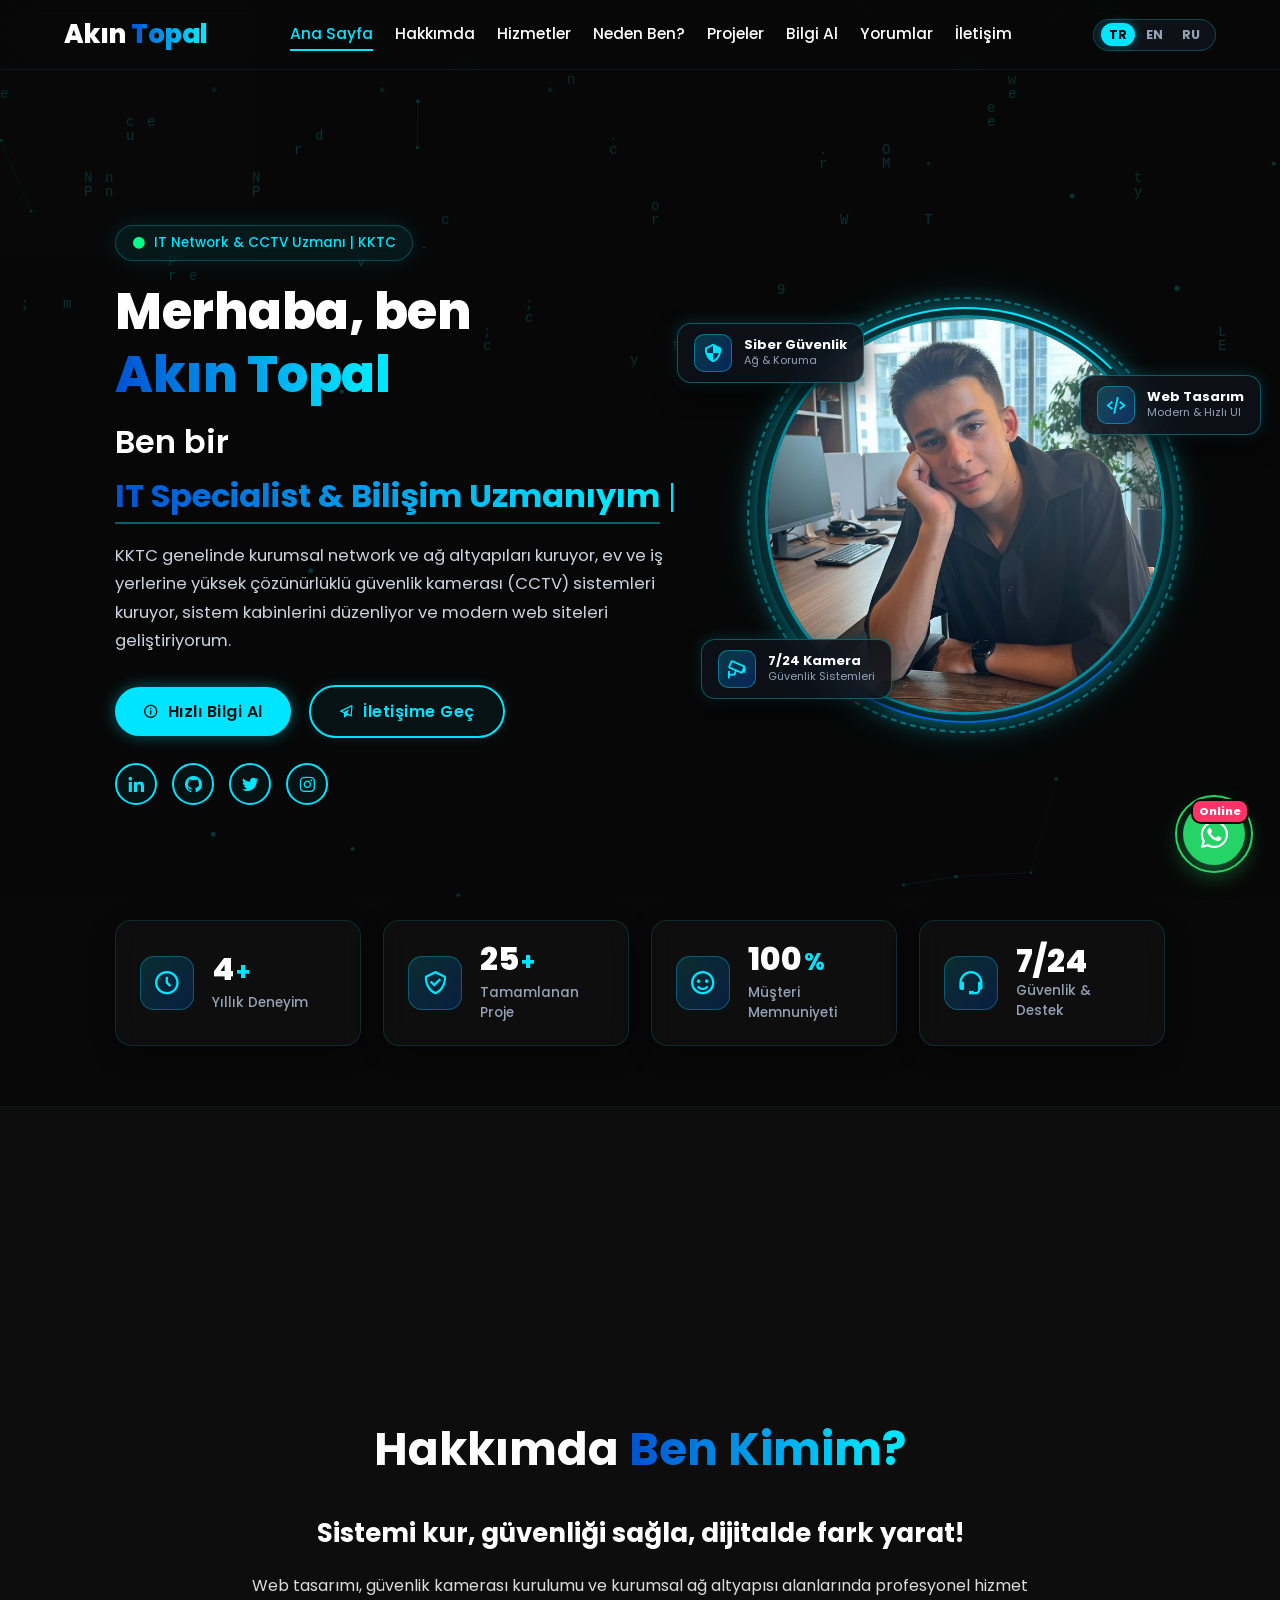
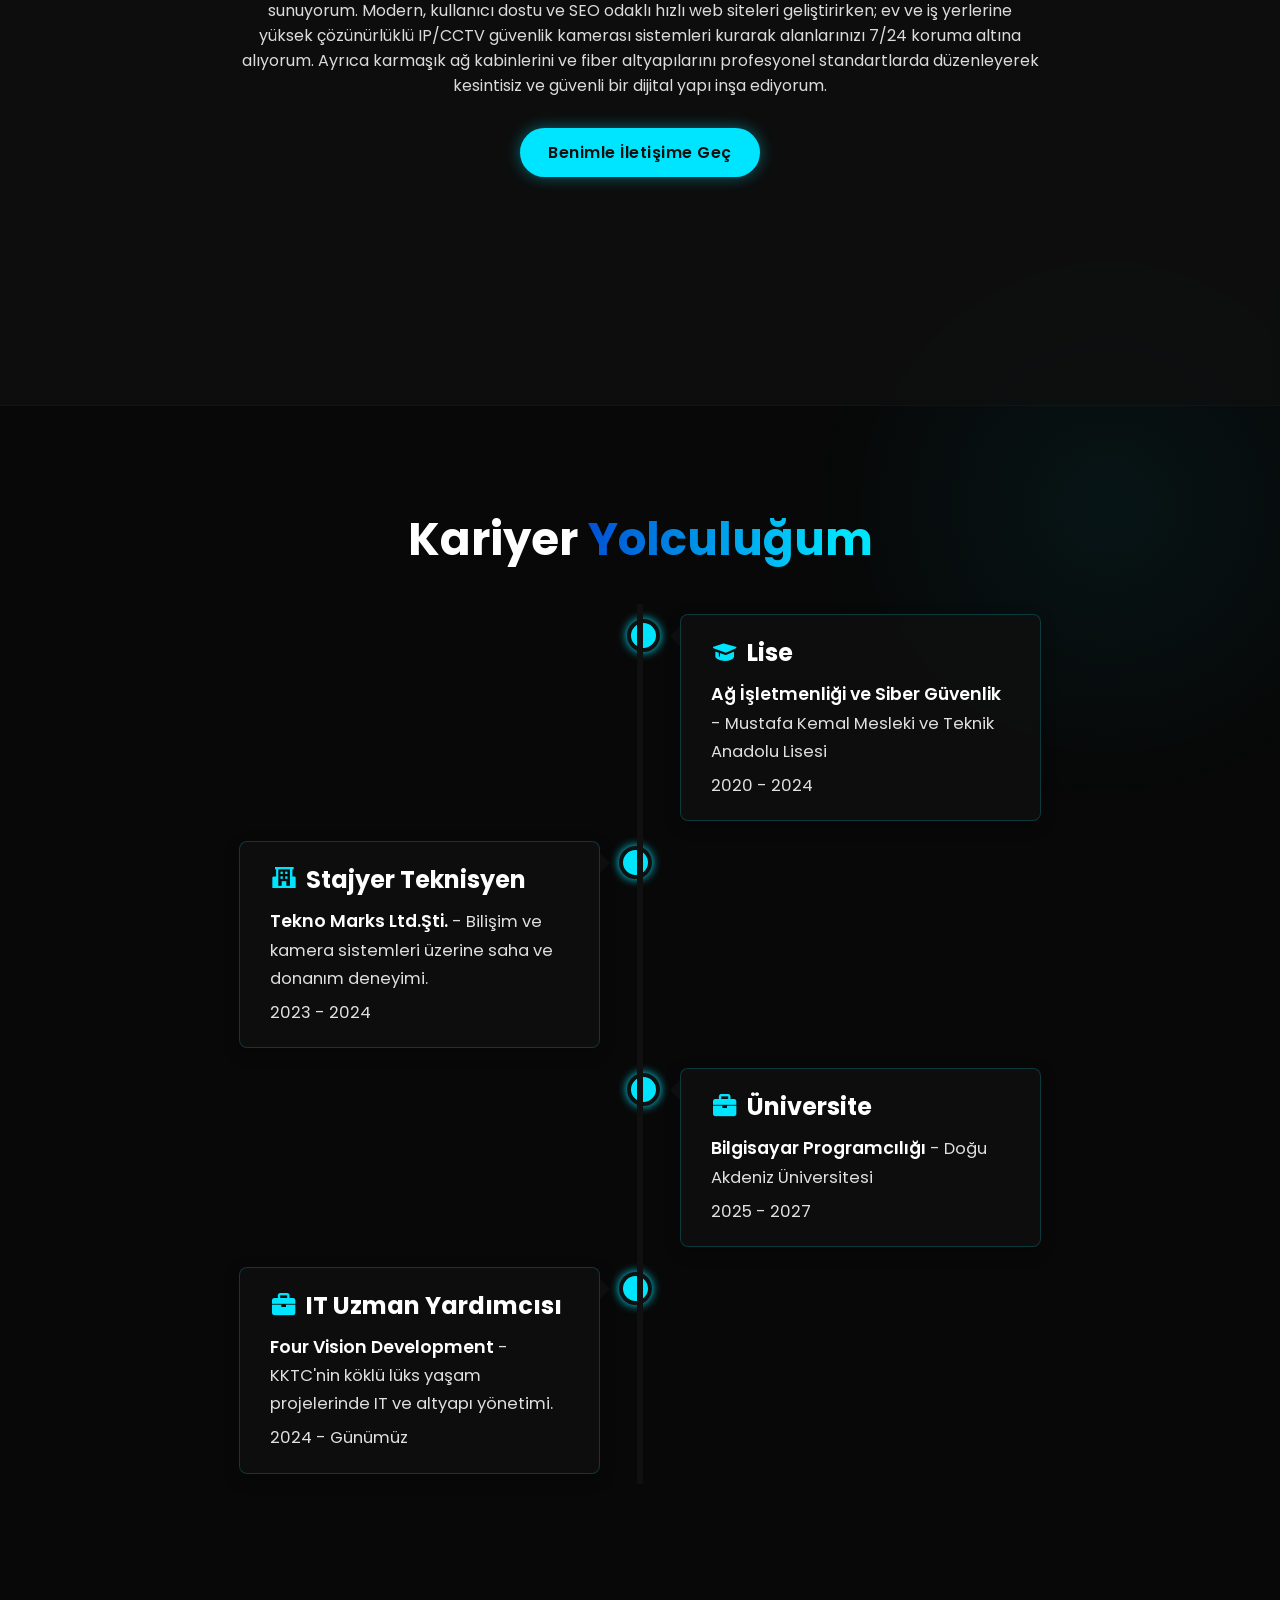
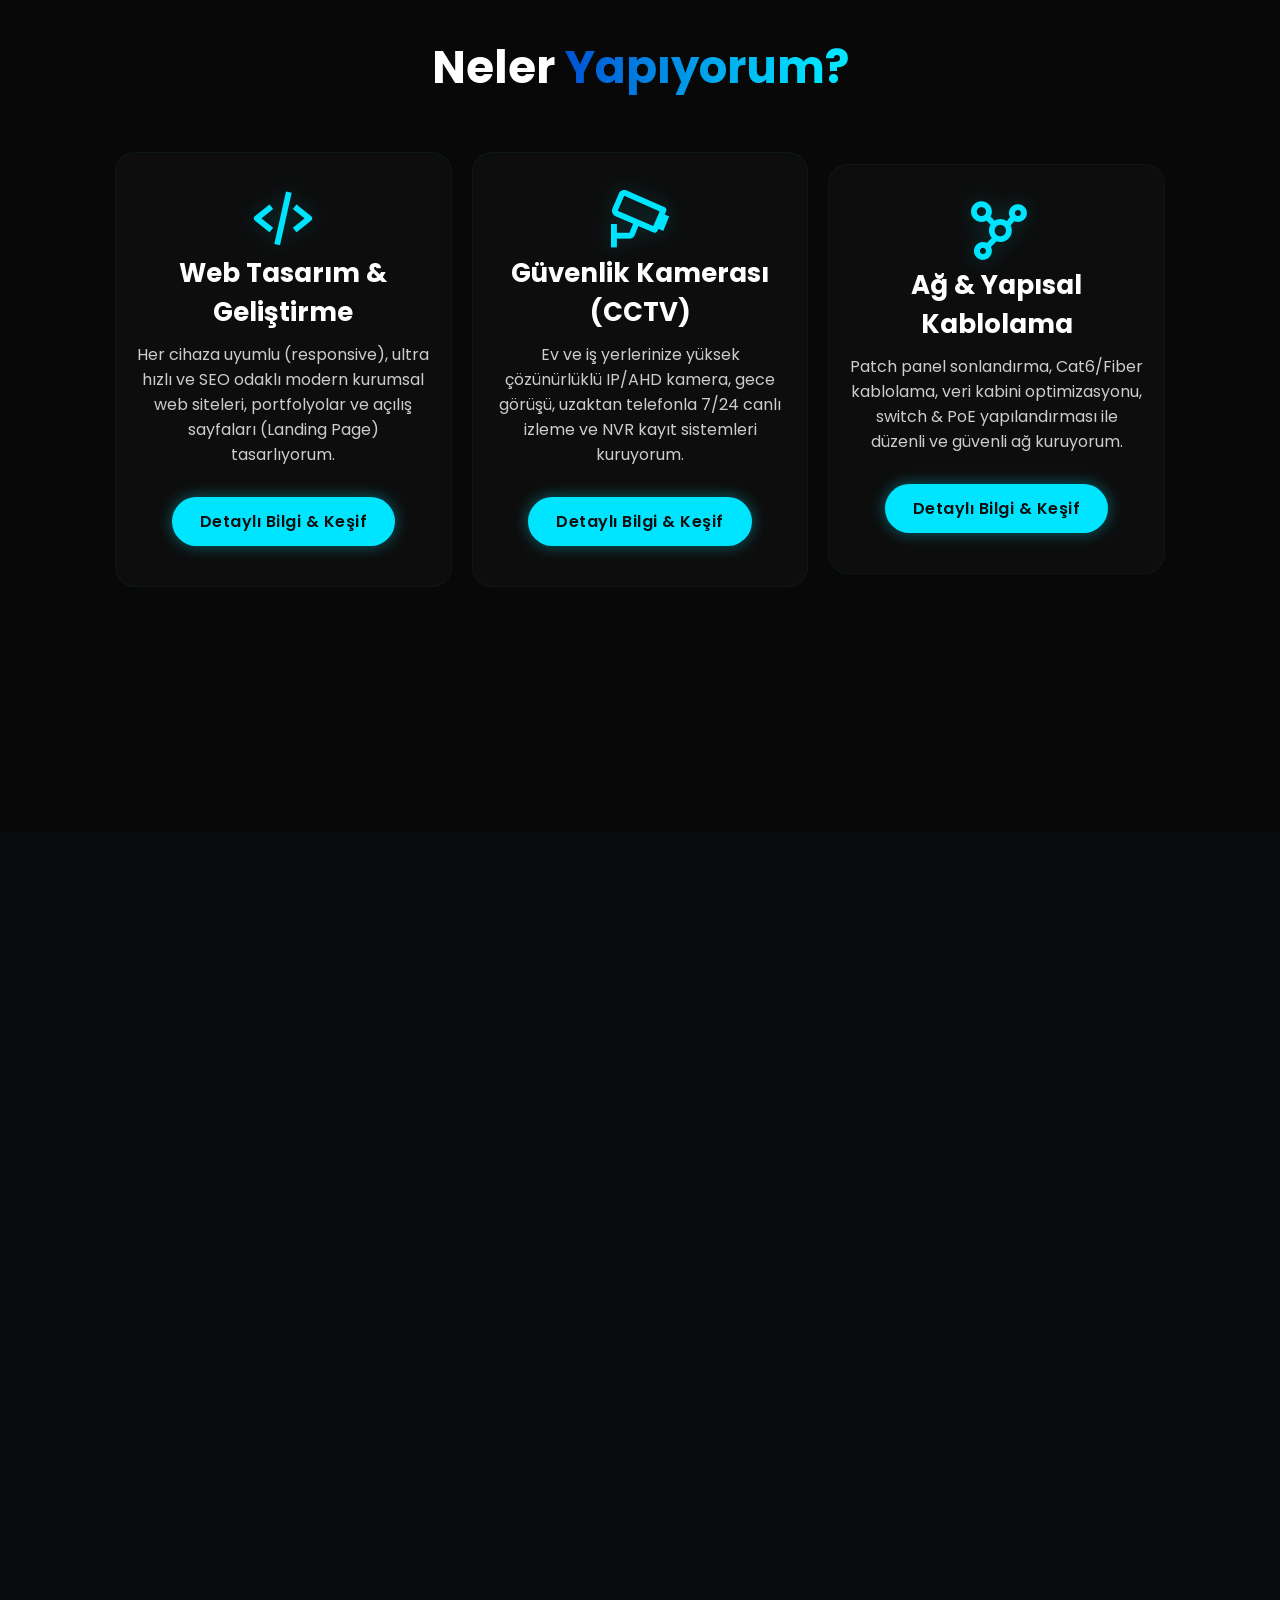
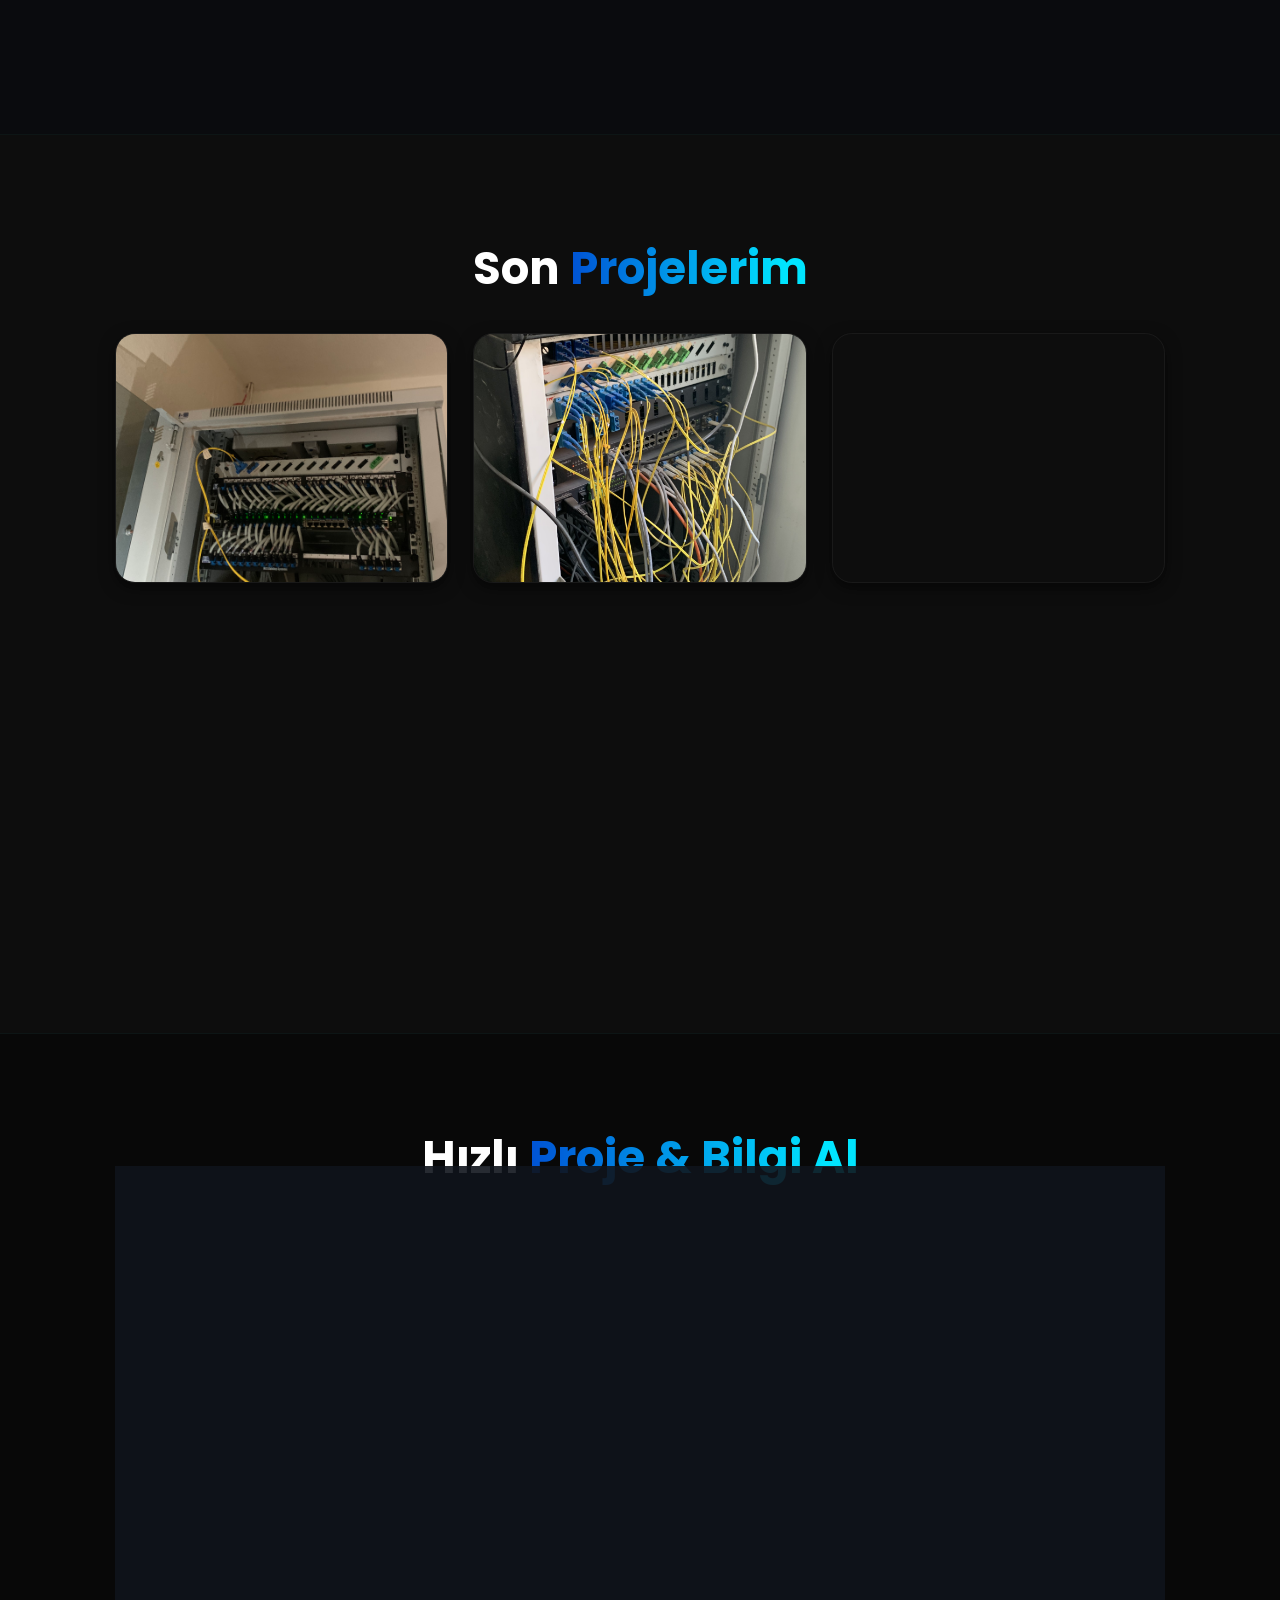
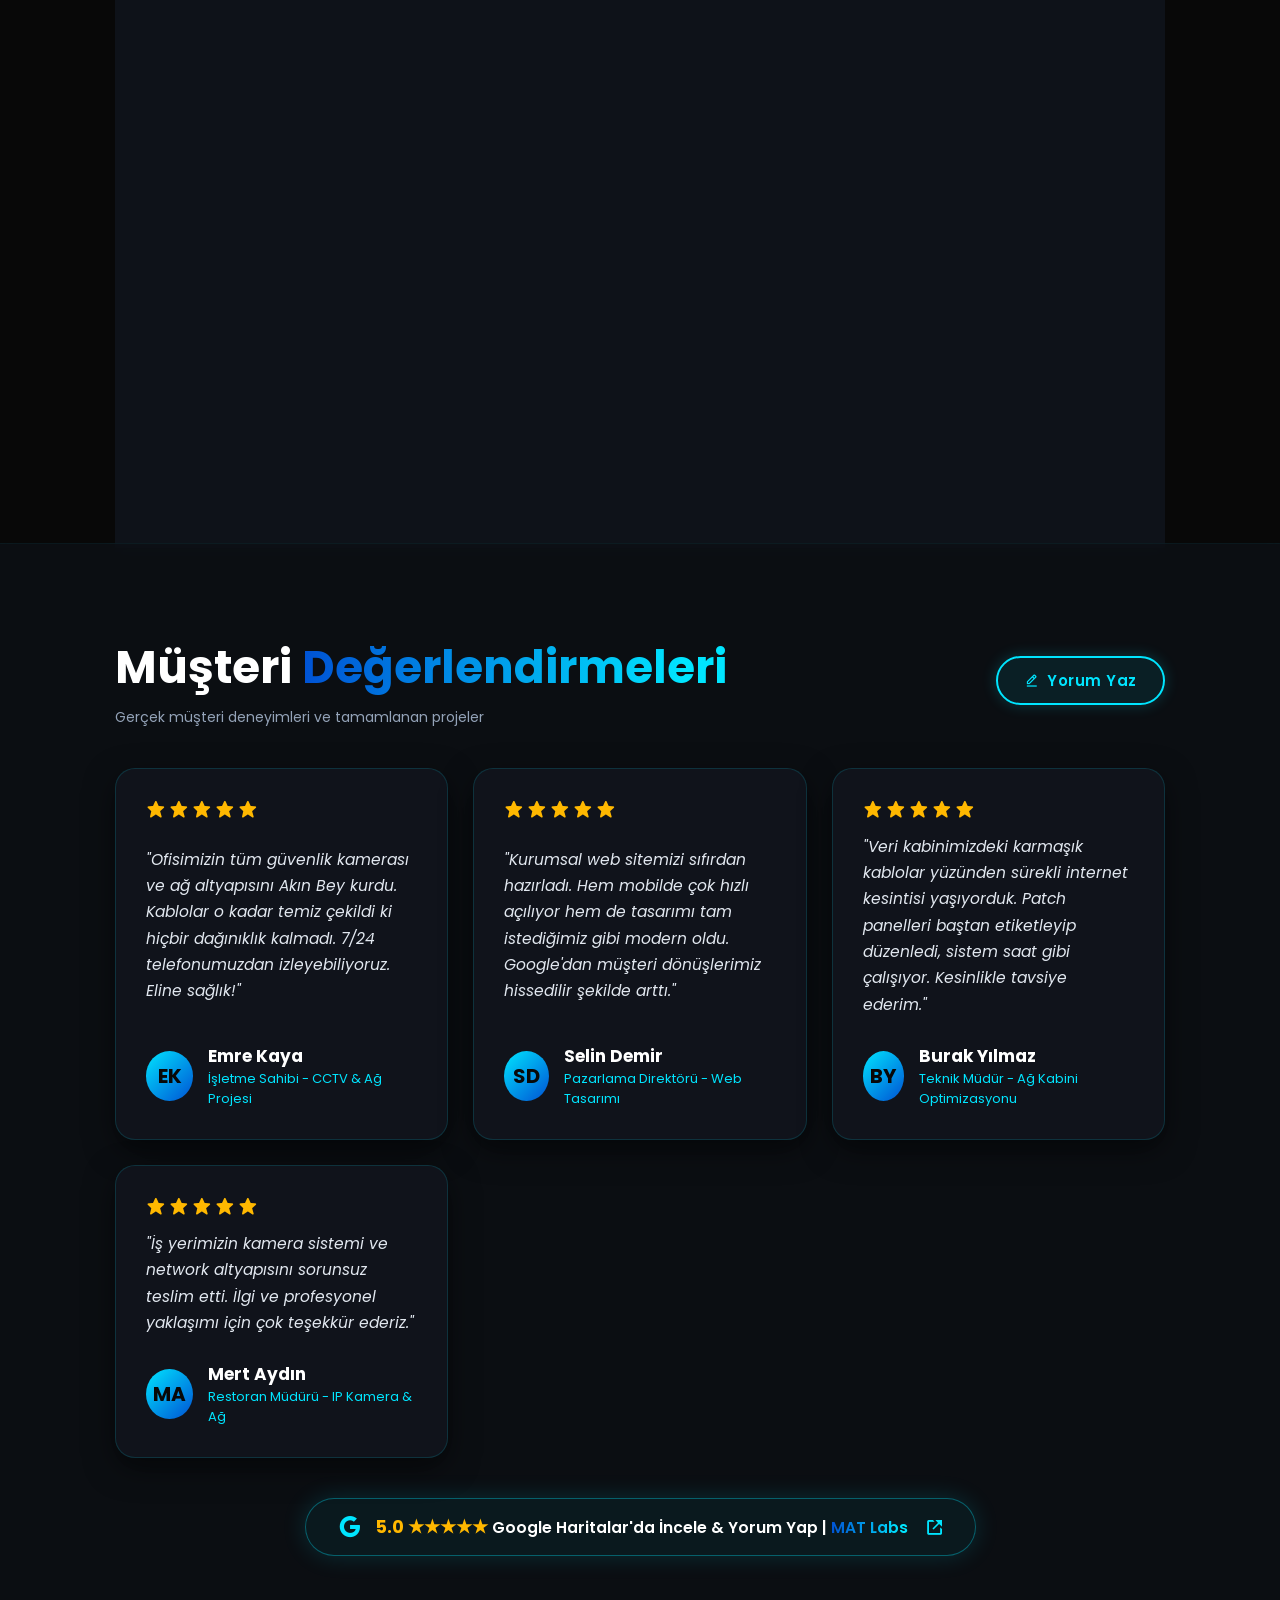
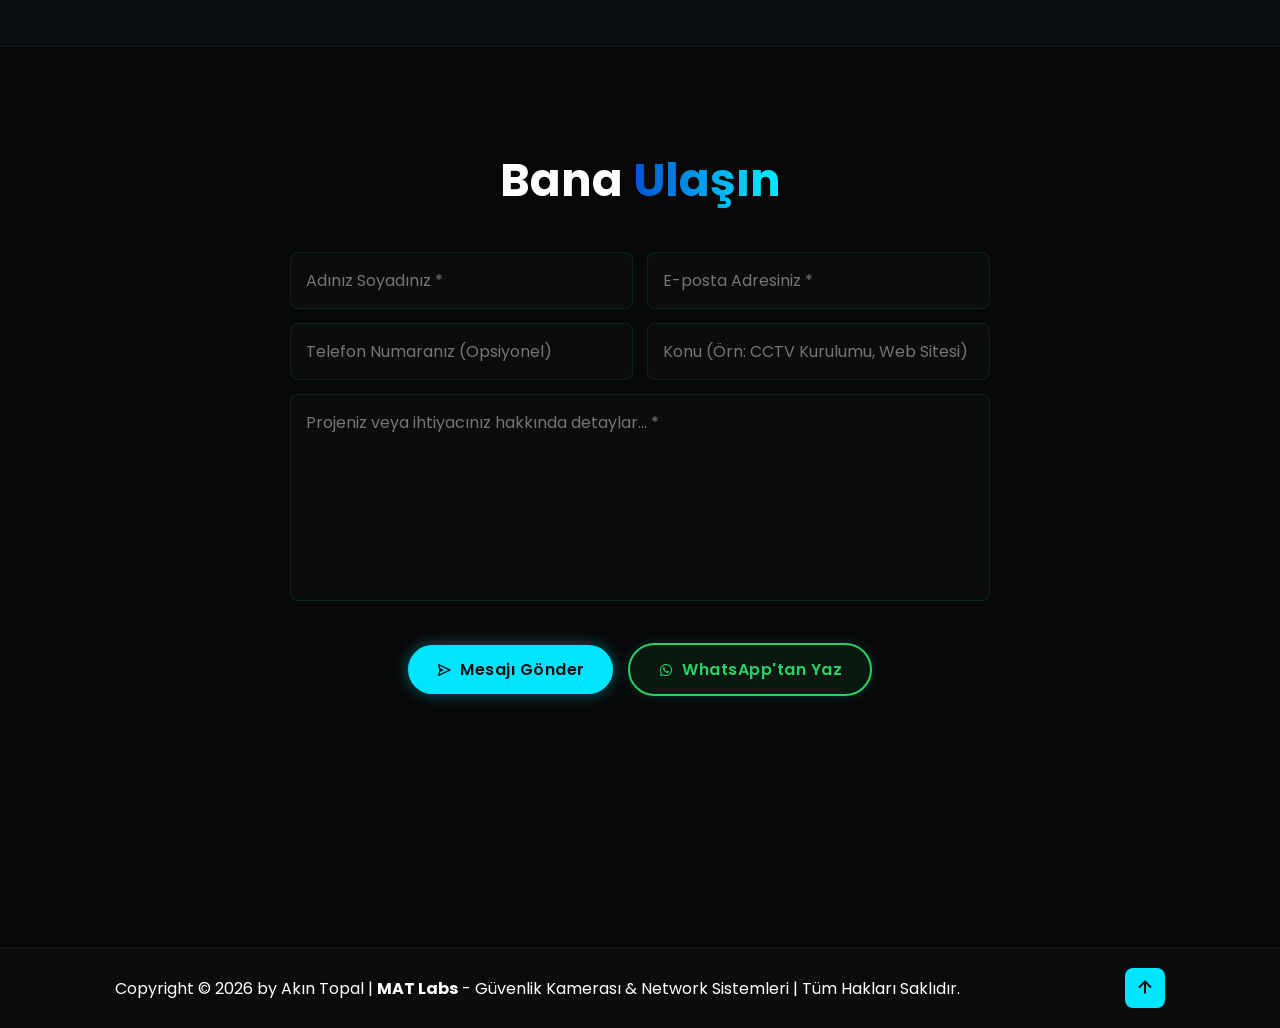
==== commit e87b3c10: "Clean duplicate site copy and update IT SEO" ====
--- a/index.html
+++ b/index.html
@@ -3,8 +3,8 @@
 <head>
     <meta charset="UTF-8">
     <meta name="viewport" content="width=device-width, initial-scale=1.0">
-    <title>Akın Topal | IT Specialist | CCTV • Network • Web</title>
-    <meta name="description" content="Akın Topal (MAT Labs) - IT Specialist | KKTC ve Kıbrıs genelinde profesyonel IP Güvenlik Kamerası (CCTV) Kurulumu, Sistem Kabini, Network Altyapısı ve Modern Web Tasarım Hizmetleri.">
+    <title>Akın Topal | IT Network & CCTV Uzmanı | KKTC</title>
+    <meta name="description" content="Akın Topal'ın resmi web sitesi. KKTC'de IT network, ağ altyapısı, güvenlik kamerası ve CCTV sistemleri kurulumu, sistem kabini düzenleme ve web tasarım hizmetleri.">
     <meta name="keywords" content="akın topal, akin topal, it specialist kktc, kıbrıs it uzmanı, kıbrıs web tasarım, kktc web tasarım, gazimağusa web tasarım, girne web tasarım, lefkoşa web tasarım, kıbrıs güvenlik kamerası, kktc güvenlik kamerası kurulumu, gazimağusa kamera montajı, girne güvenlik kamerası, lefkoşa cctv, cctv kıbrıs, nvr kurulumu kktc, yapısal kablolama kıbrıs, sistem kabini düzenleme kktc, patch panel sonlandırma, network altyapısı kktc, mat labs">
     <meta name="author" content="Akın Topal - IT Specialist">
     <meta name="robots" content="index, follow, max-image-preview:large, max-snippet:-1, max-video-preview:-1">
@@ -18,8 +18,8 @@
     <meta name="google-site-verification" content="tyYKgsTQzBZYtVbJoN7sPJr8E3oL2Xd8By9owYqPqNc" />
     
     <!-- OpenGraph & Sosyal Medya / Google Görsel Önizleme -->
-    <meta property="og:title" content="Akın Topal | IT Specialist | CCTV • Network • Web">
-    <meta property="og:description" content="KKTC genelinde profesyonel IT Uzmanlığı, CCTV Güvenlik Kamerası, Ağ Altyapısı ve Modern Web Tasarımı.">
+    <meta property="og:title" content="Akın Topal | IT Network & CCTV Uzmanı | KKTC">
+    <meta property="og:description" content="KKTC genelinde IT network, ağ altyapısı ve CCTV güvenlik kamera sistemleri kurulumu. Sistem kabini düzenleme ve web tasarım hizmetleri.">
     <meta property="og:image" content="https://akintopal.com.tr/akintopal/akin-topal-profil.jpg">
     <meta property="og:url" content="https://akintopal.com.tr">
     <meta property="og:type" content="website">
@@ -51,7 +51,7 @@
           "alternateName": ["Akin Topal", "Akın Topal IT Specialist"],
           "url": "https://akintopal.com.tr",
           "image": "https://akintopal.com.tr/akintopal/akin-topal-profil.jpg",
-          "jobTitle": "IT Specialist & Güvenlik Sistemleri Uzmanı",
+          "jobTitle": "IT Network & CCTV Uzmanı",
           "alumniOf": "Doğu Akdeniz Üniversitesi",
           "knowsAbout": [
             "Web Tasarım",
@@ -73,7 +73,7 @@
           "@id": "https://akintopal.com.tr/#website",
           "url": "https://akintopal.com.tr",
           "name": "Akın Topal | Resmi Web Sitesi",
-          "description": "Akın Topal - Web Tasarım, CCTV Güvenlik Kamerası ve Ağ Sistemleri",
+          "description": "Akın Topal - IT Network, CCTV Güvenlik Kamerası ve Ağ Sistemleri Uzmanı",
           "publisher": {
             "@id": "https://akintopal.com.tr/#person"
           }
@@ -97,7 +97,7 @@
             "https://instagram.com/akintopalll"
           ],
           "priceRange": "$$",
-          "description": "Akın Topal güvencesiyle KKTC, Gazimağusa, Girne ve Lefkoşa genelinde sunulan profesyonel Web Tasarımı, IP/CCTV Güvenlik Kamerası Kurulumu, Ağ ve Yapısal Kablolama Hizmetleri.",
+          "description": "Akın Topal güvencesiyle KKTC, Gazimağusa, Girne ve Lefkoşa genelinde sunulan profesyonel IT Network, IP/CCTV Güvenlik Kamerası Kurulumu, Ağ ve Yapısal Kablolama Hizmetleri.",
           "areaServed": [
             { "@type": "City", "name": "Gazimağusa" },
             { "@type": "City", "name": "Girne" },
@@ -1685,10 +1685,10 @@
 
     <section class="home" id="home">
         <div class="home-content reveal-on-scroll">
-            <div class="hero-badge-tag" data-i18n="hero_badge"><i class='bx bxs-circle pulse-dot'></i> IT Specialist & Sistem Çözümleri | KKTC</div>
+            <div class="hero-badge-tag" data-i18n="hero_badge"><i class='bx bxs-circle pulse-dot'></i> IT Network & CCTV Uzmanı | KKTC</div>
             <h1 data-i18n="hero_heading">Merhaba, ben <span class="gradient-text">Akın Topal</span></h1>
             <h3><span data-i18n="hero_iam">Ben bir</span> <span class="typing-text gradient-text"></span><span class="typing-cursor">|</span></h3>
-            <p data-i18n="hero_desc">KKTC genelinde modern web siteleri tasarlıyor, ev ve iş yerlerine yüksek çözünürlüklü güvenlik kamerası (CCTV) sistemleri kuruyor ve kurumsal ağ altyapılarını optimize ediyorum.</p>
+            <p data-i18n="hero_desc">KKTC genelinde kurumsal network ve ağ altyapıları kuruyor, ev ve iş yerlerine yüksek çözünürlüklü güvenlik kamerası (CCTV) sistemleri kuruyor, sistem kabinlerini düzenliyor ve modern web siteleri geliştiriyorum.</p>
             <div class="hero-action-buttons">
                 <a href="#calculator" class="btn btn-primary"><i class='bx bx-info-circle'></i> <span data-i18n="hero_btn_calc">Hızlı Bilgi Al</span></a>
                 <a href="#contact" class="btn btn-outline"><i class='bx bx-paper-plane'></i> <span data-i18n="hero_btn_contact">İletişime Geç</span></a>
@@ -2601,10 +2601,10 @@
                     nav_home: "Ana Sayfa", nav_about: "Hakkımda", nav_services: "Hizmetler",
                     nav_why: "Neden Ben?", nav_projects: "Projeler", nav_calc: "Bilgi Al",
                     nav_testimonials: "Yorumlar", nav_contact: "İletişim",
-                    hero_badge: "<i class='bx bxs-circle pulse-dot'></i> IT Specialist & Sistem Çözümleri | KKTC",
+                    hero_badge: "<i class='bx bxs-circle pulse-dot'></i> IT Network & CCTV Uzmanı | KKTC",
                     hero_heading: "Merhaba, ben <span class='gradient-text'>Akın Topal</span>",
                     hero_iam: "Ben bir",
-                    hero_desc: "KKTC genelinde modern web siteleri tasarlıyor, ev ve iş yerlerine yüksek çözünürlüklü güvenlik kamerası (CCTV) sistemleri kuruyor ve kurumsal ağ altyapılarını optimize ediyorum.",
+                    hero_desc: "KKTC genelinde kurumsal network ve ağ altyapıları kuruyor, ev ve iş yerlerine yüksek çözünürlüklü güvenlik kamerası (CCTV) sistemleri kuruyor, sistem kabinlerini düzenliyor ve modern web siteleri geliştiriyorum.",
                     hero_btn_calc: "Hızlı Bilgi Al",
                     hero_btn_contact: "İletişime Geç",
                     badge_cyber_title: "Siber Güvenlik",
@@ -2701,10 +2701,10 @@
                     nav_home: "Home", nav_about: "About", nav_services: "Services",
                     nav_why: "Why Me?", nav_projects: "Projects", nav_calc: "Get Info",
                     nav_testimonials: "Reviews", nav_contact: "Contact",
-                    hero_badge: "<i class='bx bxs-circle pulse-dot'></i> IT Specialist & System Solutions | North Cyprus",
+                    hero_badge: "<i class='bx bxs-circle pulse-dot'></i> IT Network & CCTV Specialist | North Cyprus",
                     hero_heading: "Hello, I am <span class='gradient-text'>Akin Topal</span>",
                     hero_iam: "I am",
-                    hero_desc: "Designing modern websites, installing high-resolution CCTV security cameras, and optimizing enterprise network cabling infrastructure across North Cyprus.",
+                    hero_desc: "Building enterprise network infrastructure, installing high-resolution CCTV security systems, organizing server racks, and developing modern websites across North Cyprus.",
                     hero_btn_calc: "Get Quick Info",
                     hero_btn_contact: "Contact Me",
                     badge_cyber_title: "Cyber Security",
@@ -2801,10 +2801,10 @@
                     nav_home: "Главная", nav_about: "Обо мне", nav_services: "Услуги",
                     nav_why: "Преимущества", nav_projects: "Проекты", nav_calc: "Консультация",
                     nav_testimonials: "Отзывы", nav_contact: "Контакты",
-                    hero_badge: "<i class='bx bxs-circle pulse-dot'></i> IT-специалист и системные решения | Северный Кипр",
+                    hero_badge: "<i class='bx bxs-circle pulse-dot'></i> IT Network и CCTV специалист | Северный Кипр",
                     hero_heading: "Здравствуйте, я <span class='gradient-text'>Акын Топал</span>",
                     hero_iam: "Я",
-                    hero_desc: "Разработка современных веб-сайтов, монтаж систем IP/CCTV видеонаблюдения и проектирование структурированных сетей по всему Северному Кипру.",
+                    hero_desc: "Проектирование сетевой инфраструктуры, монтаж систем IP/CCTV видеонаблюдения, организация серверных шкафов и разработка современных сайтов на Северном Кипре.",
                     hero_btn_calc: "Узнать подробнее",
                     hero_btn_contact: "Связаться",
                     badge_cyber_title: "Безопасность",
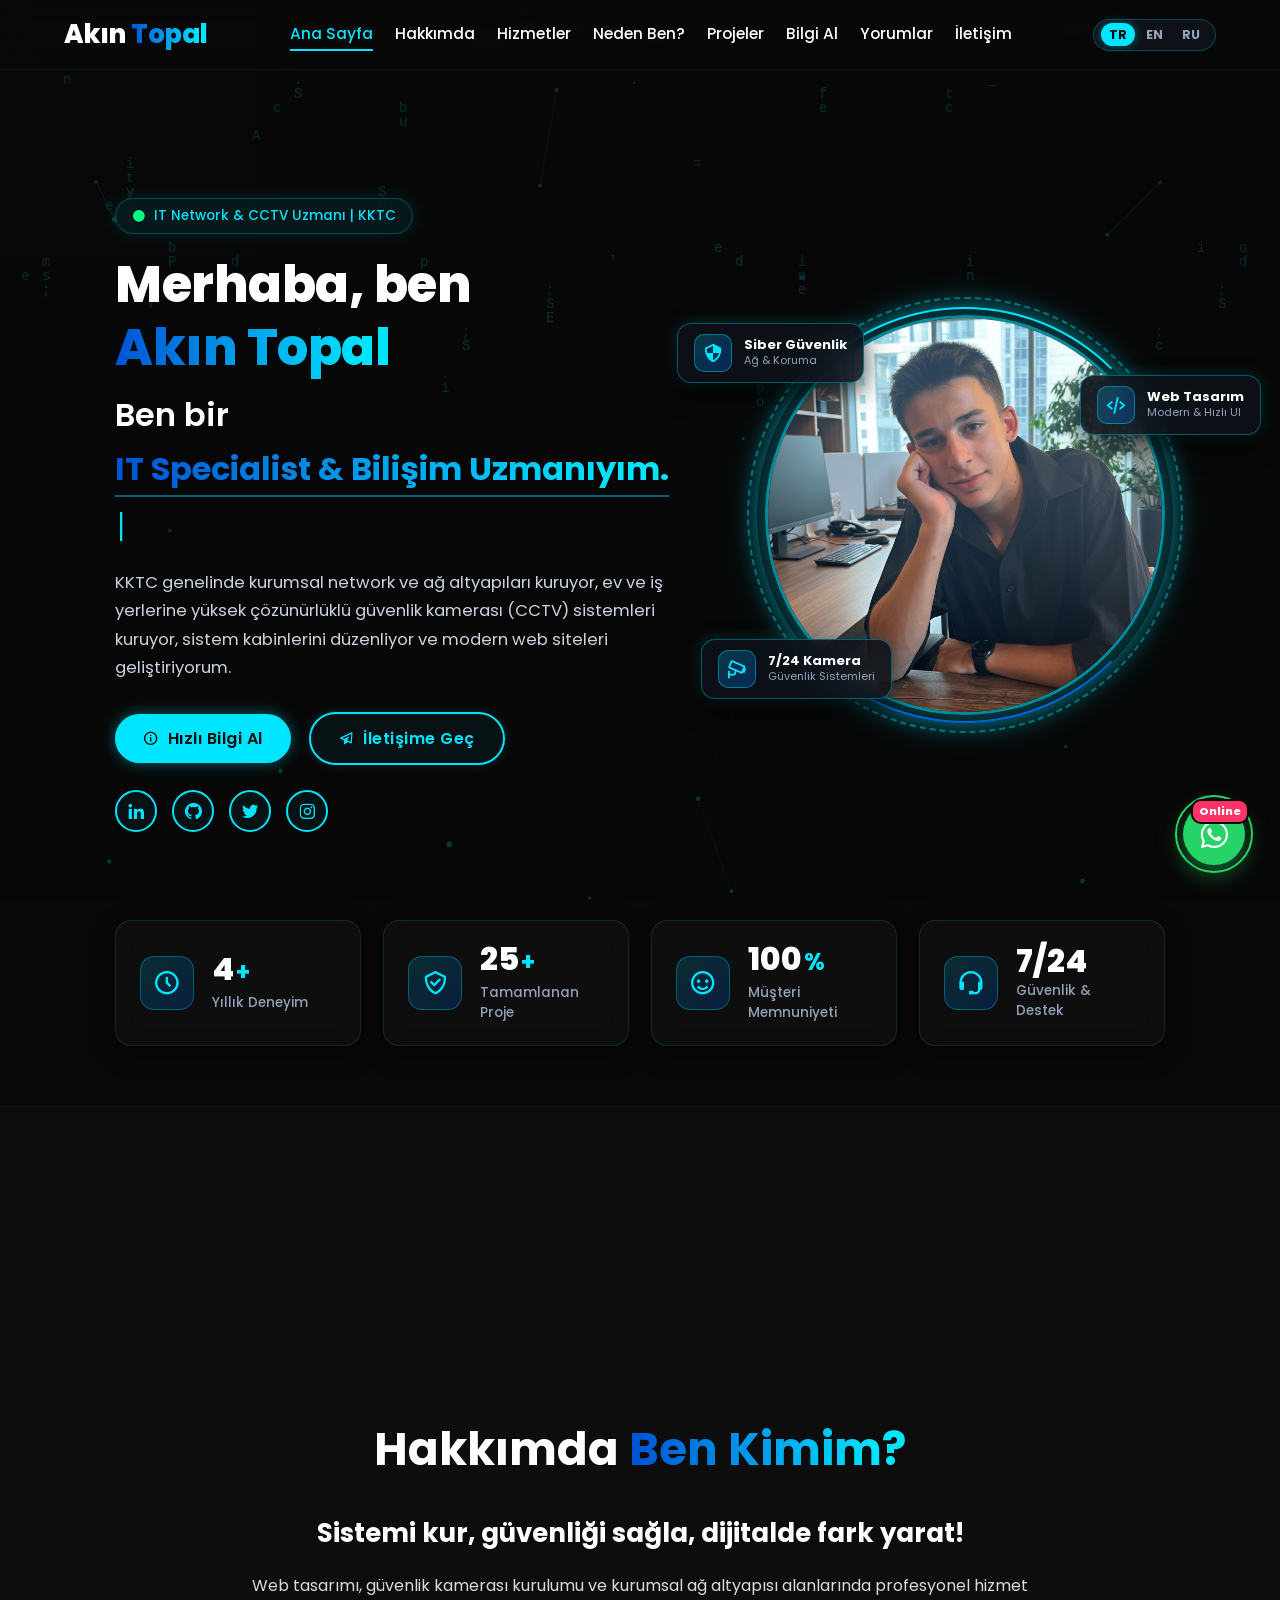
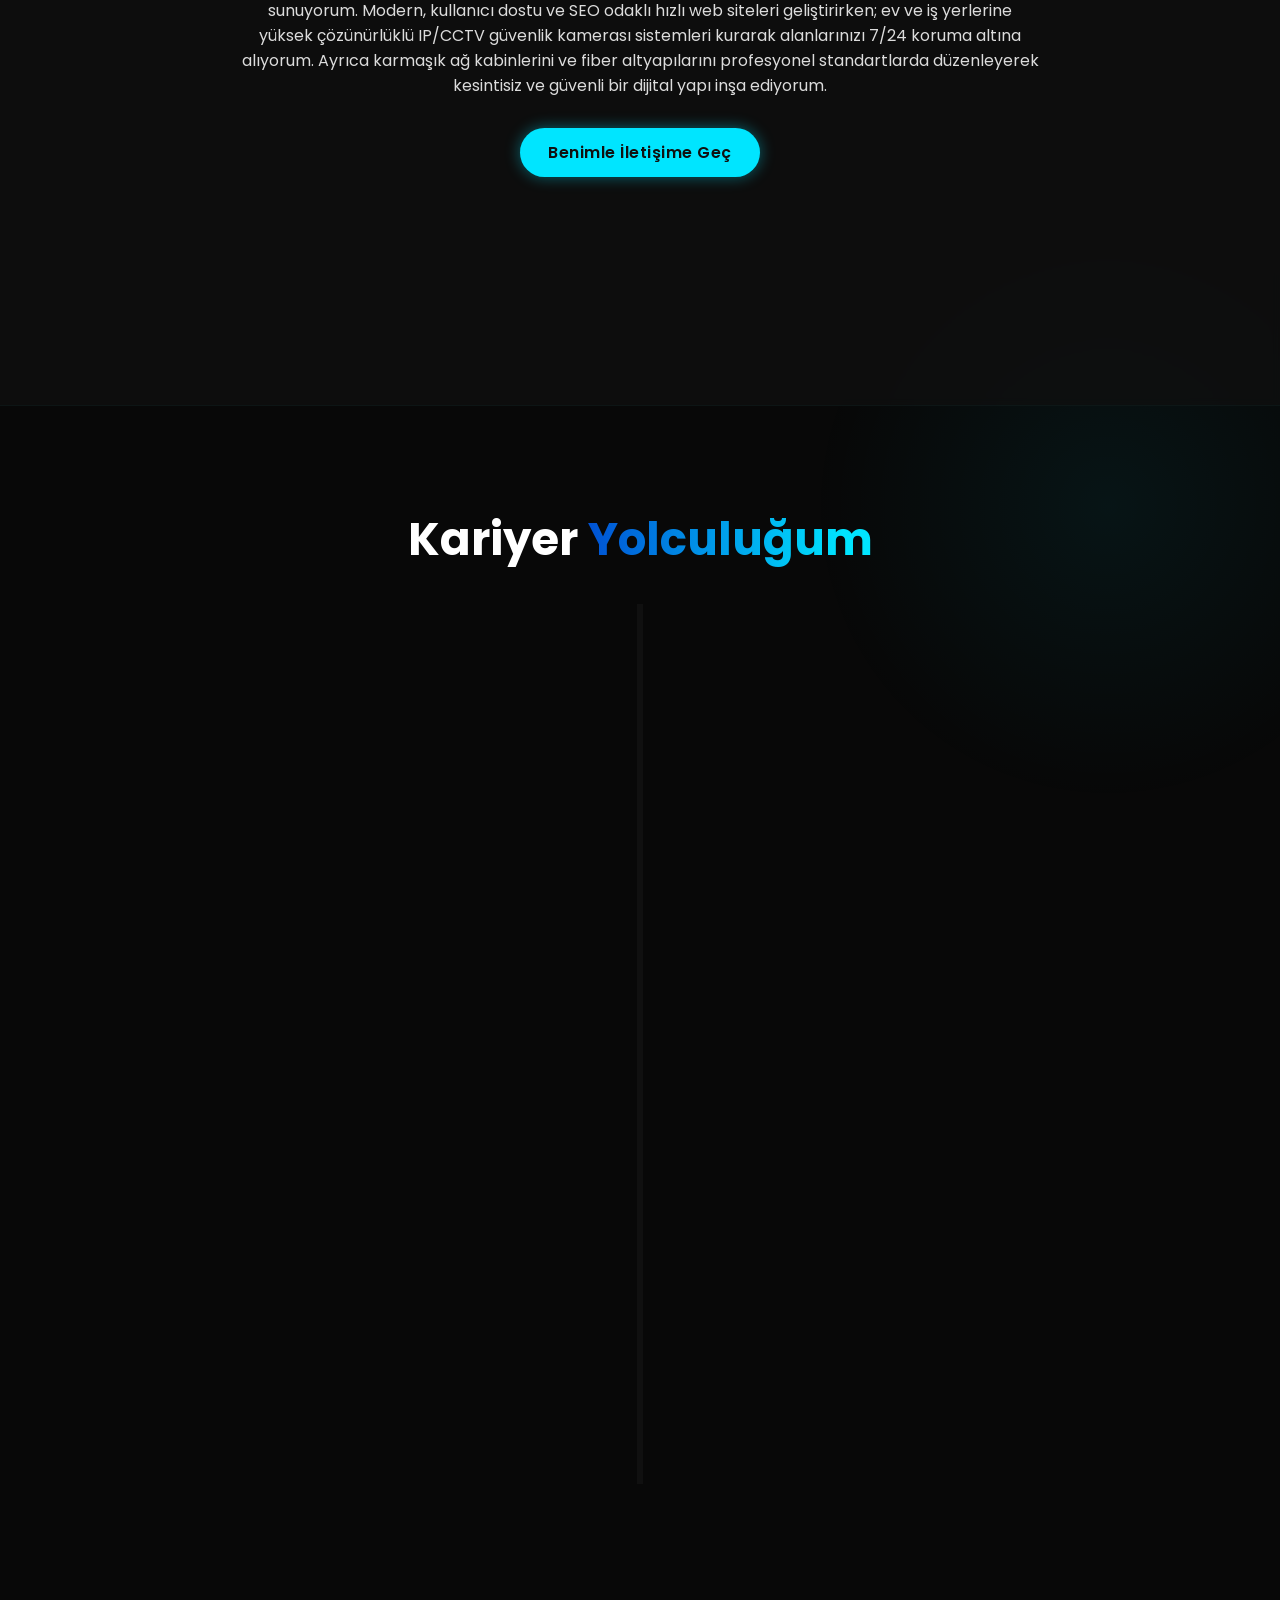
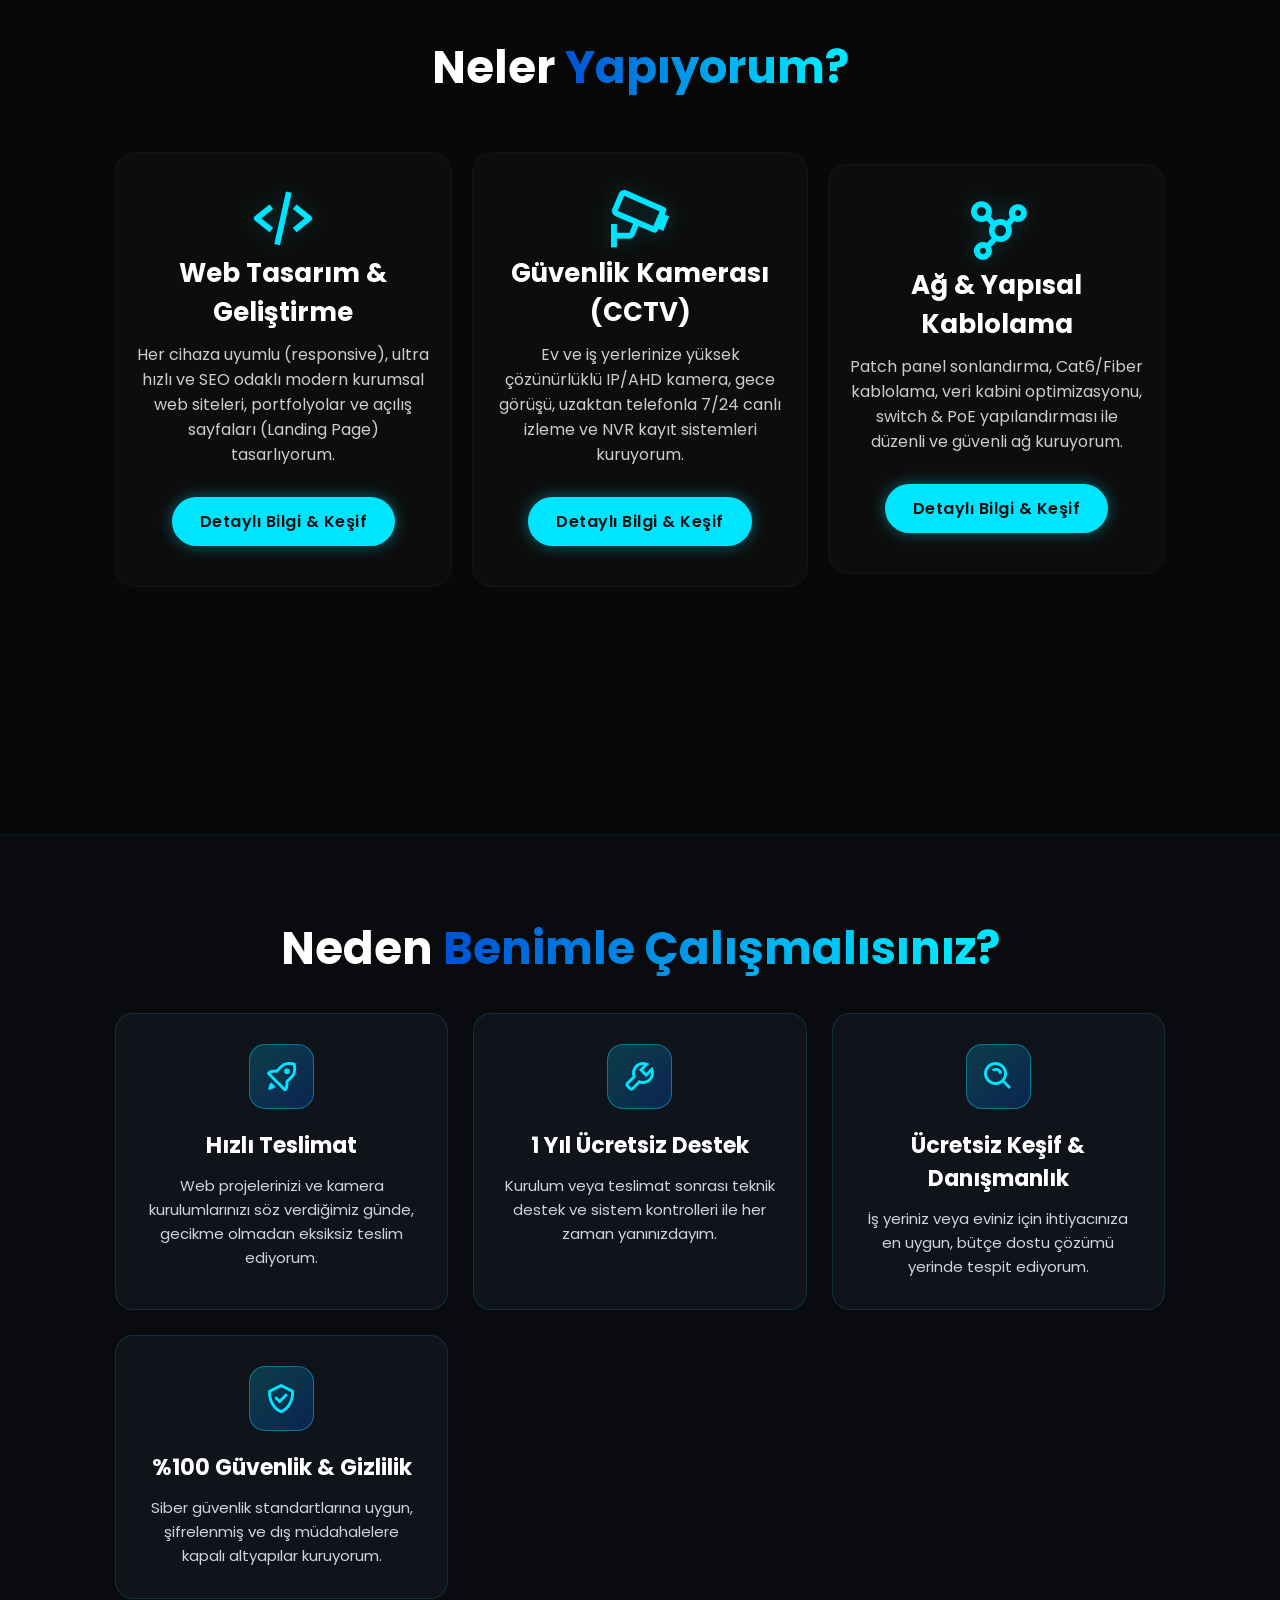
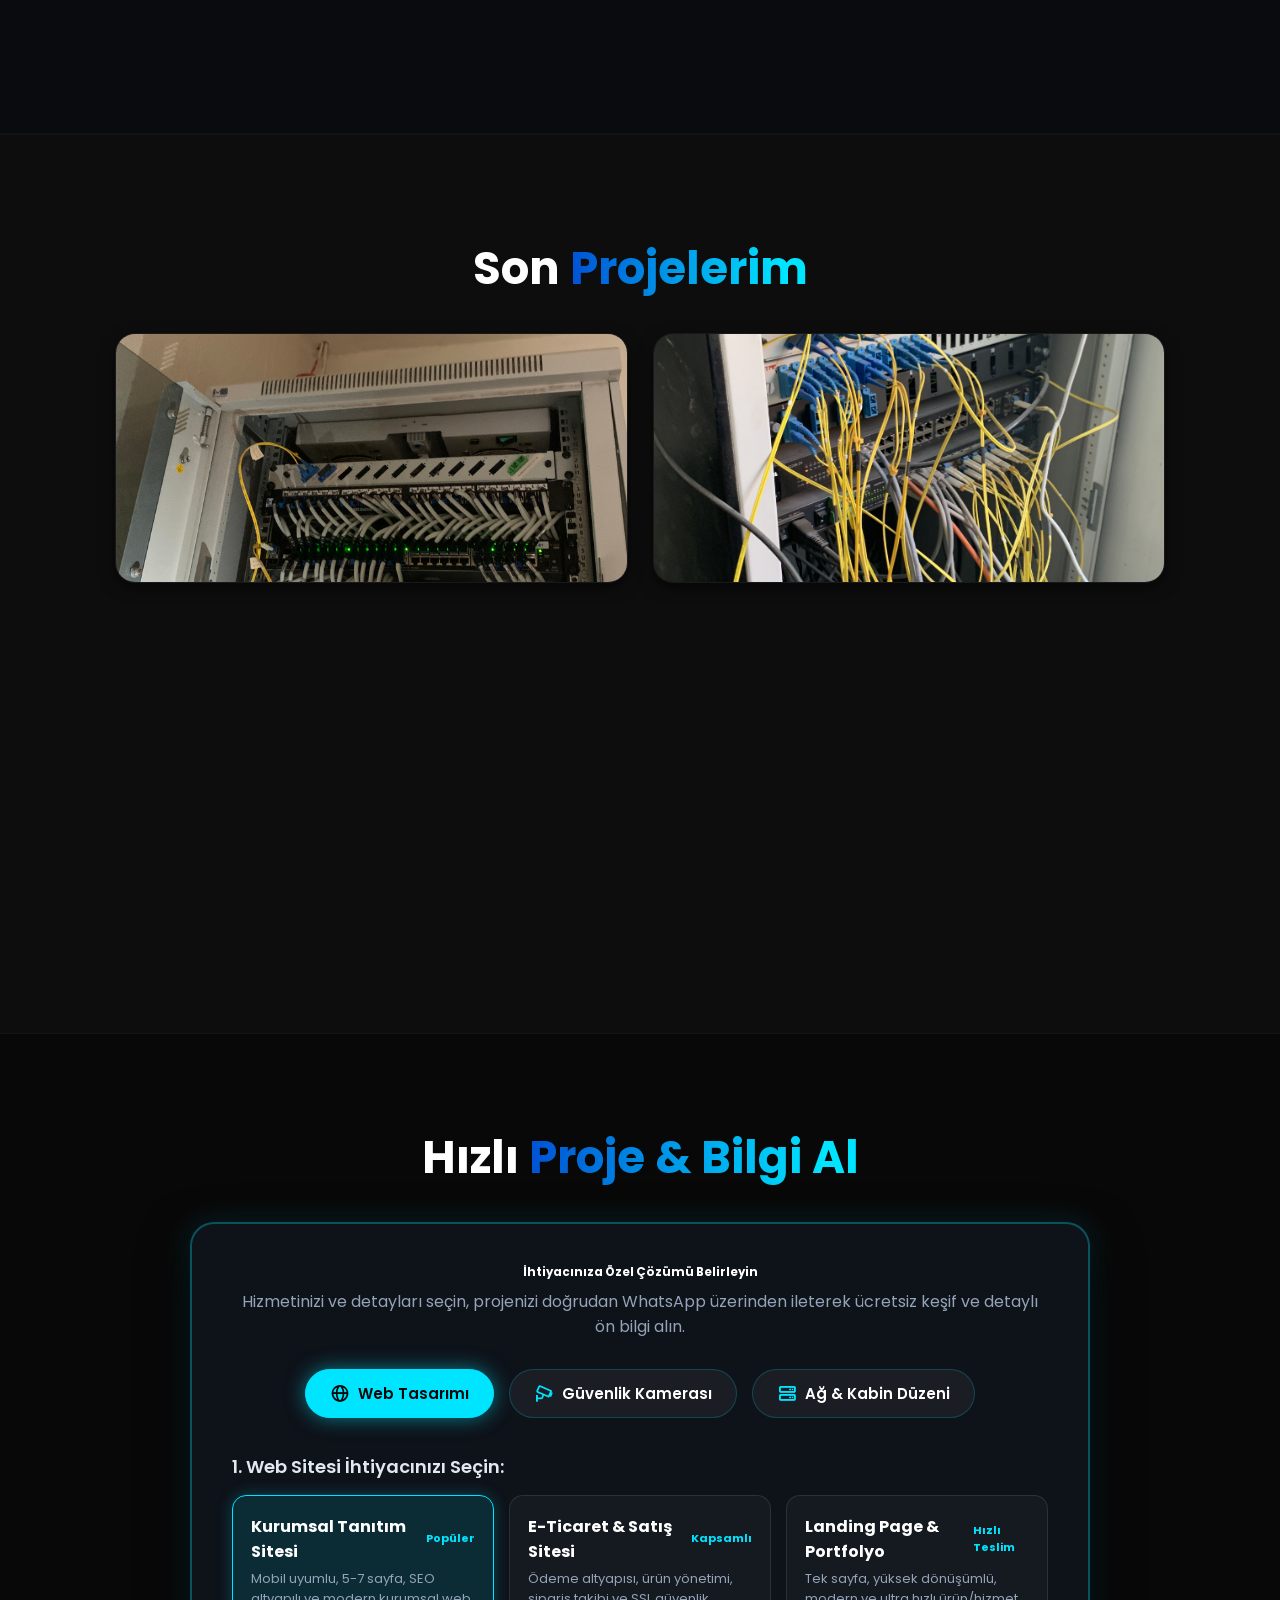
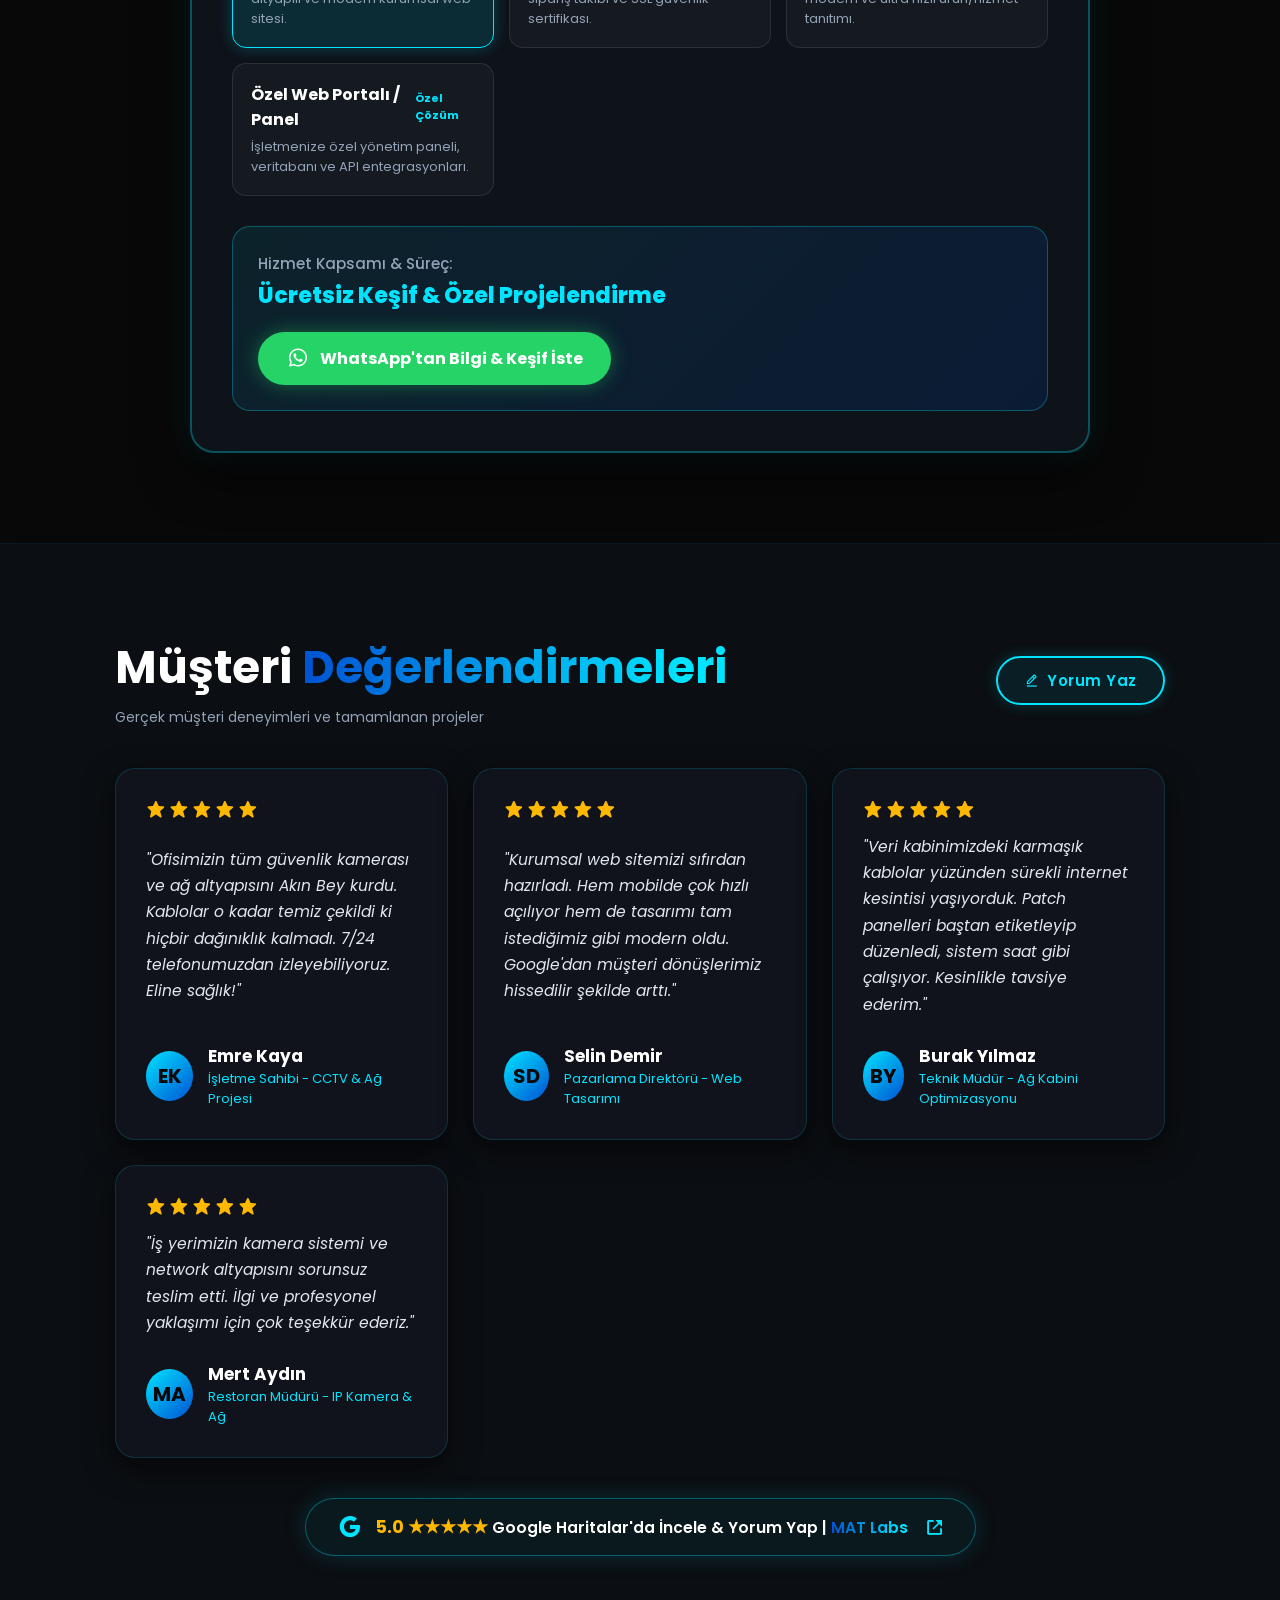
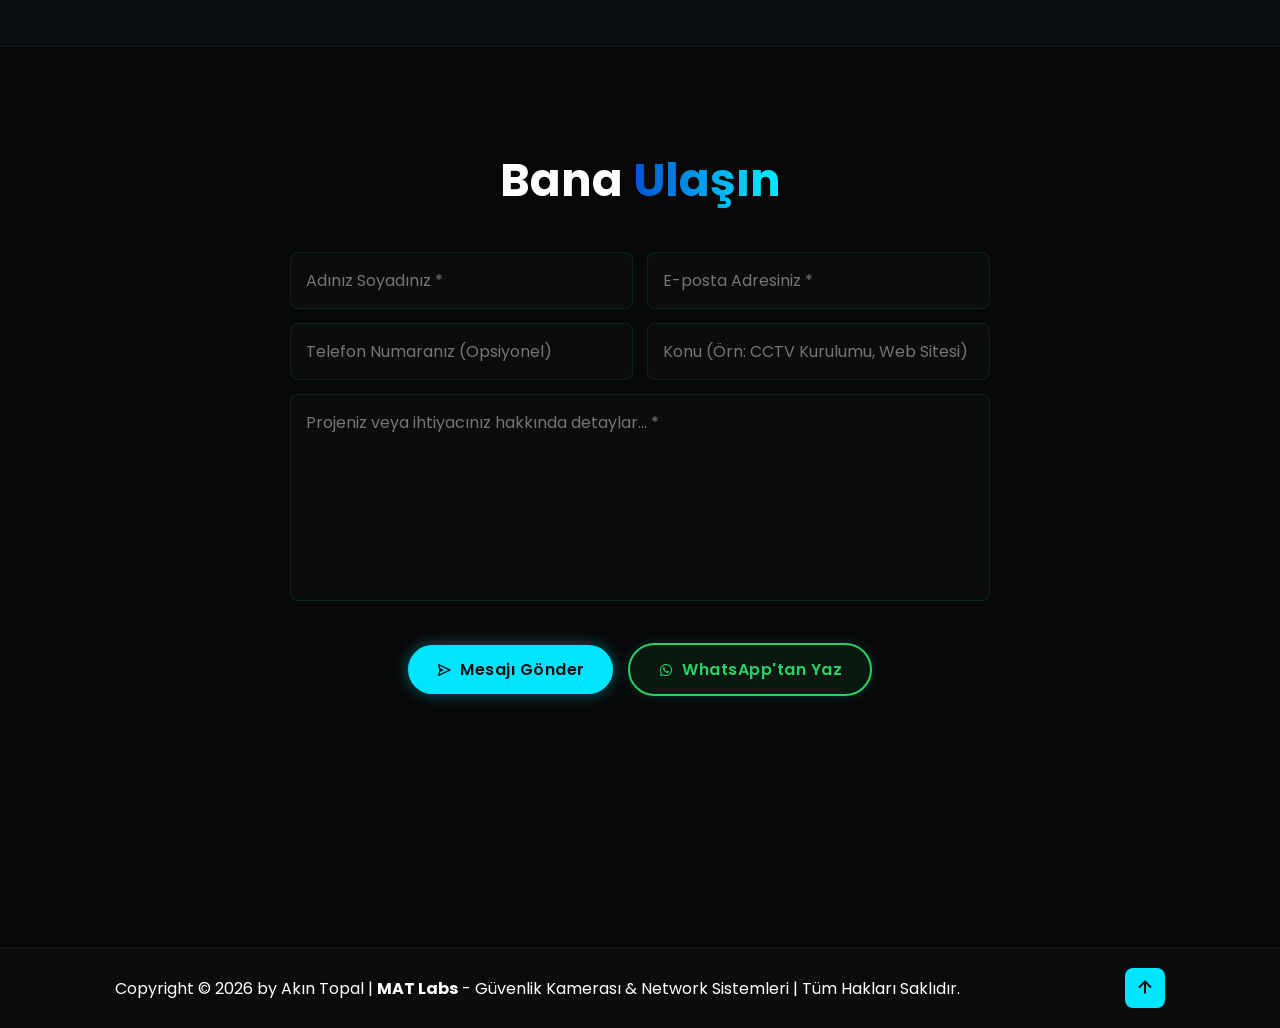
==== commit 2d03acb1: "Refine project gallery presentation" ====
--- a/index.html
+++ b/index.html
@@ -1915,35 +1915,6 @@
                 </div>
             </div>
 
-            <div class="project-box reveal-on-scroll">
-                <img src="projeler/sapkali.jpg" alt="Yapısal Cat6 Kablolama ve Data Kabini" loading="lazy" decoding="async">
-                <div class="project-layer">
-                    <h4 data-i18n="proj_3_title">Yapısal Kablolama ve Altyapı</h4>
-                    <p data-i18n="proj_3_sub">Data Sistem Kabini Düzeni</p>
-                    <a href="#" class="project-detail-btn" 
-                       data-after-image="projeler/sapkali.jpg" 
-                       data-title="Data Sistem Kabini Düzeni Detayları" 
-                       data-description="Kurumsal ağ altyapısı kapsamında veri kablolama, kablo güzergâhlarının oluşturulması ve sonlandırma işlemleri gerçekleştirildi."
-                       data-tech="Kullanılan Teknolojiler: Cat6 Kablolama, RJ45 Sonlandırma, Patch Panel, Switch Altyapısı, Yapısal Kablolama">
-                       <i class='bx bx-plus'></i>
-                    </a>
-                </div>
-            </div>
-
-            <div class="project-box reveal-on-scroll">
-                <img src="projeler/akincctv.jpg" alt="IP Kamera Güvenlik Sistemi Kurulumu" loading="lazy" decoding="async">
-                <div class="project-layer">
-                    <h4 data-i18n="proj_4_title">IP Kamera Sistemi Kurulumu</h4>
-                    <p data-i18n="proj_4_sub">7/24 Kesintisiz Güvenlik Kamera Projesi</p>
-                    <a href="#" class="project-detail-btn" 
-                       data-after-image="projeler/akincctv.jpg" 
-                       data-title="IP Kamera Sistemi Kurulum Detayları" 
-                       data-description="Güvenlik altyapısı kapsamında IP kamera sisteminin ağ bağlantıları ve kablolama işlemleri gerçekleştirildi. Kamera hatları sonlandırılarak NVR entegrasyonu sağlandı."
-                       data-tech="Kullanılan Teknolojiler: IP Kamera, NVR, PoE Switch, Cat6 Kablolama, Ağ Altyapısı">
-                       <i class='bx bx-plus'></i>
-                    </a>
-                </div>
-            </div>
         </div>
     </section>
 
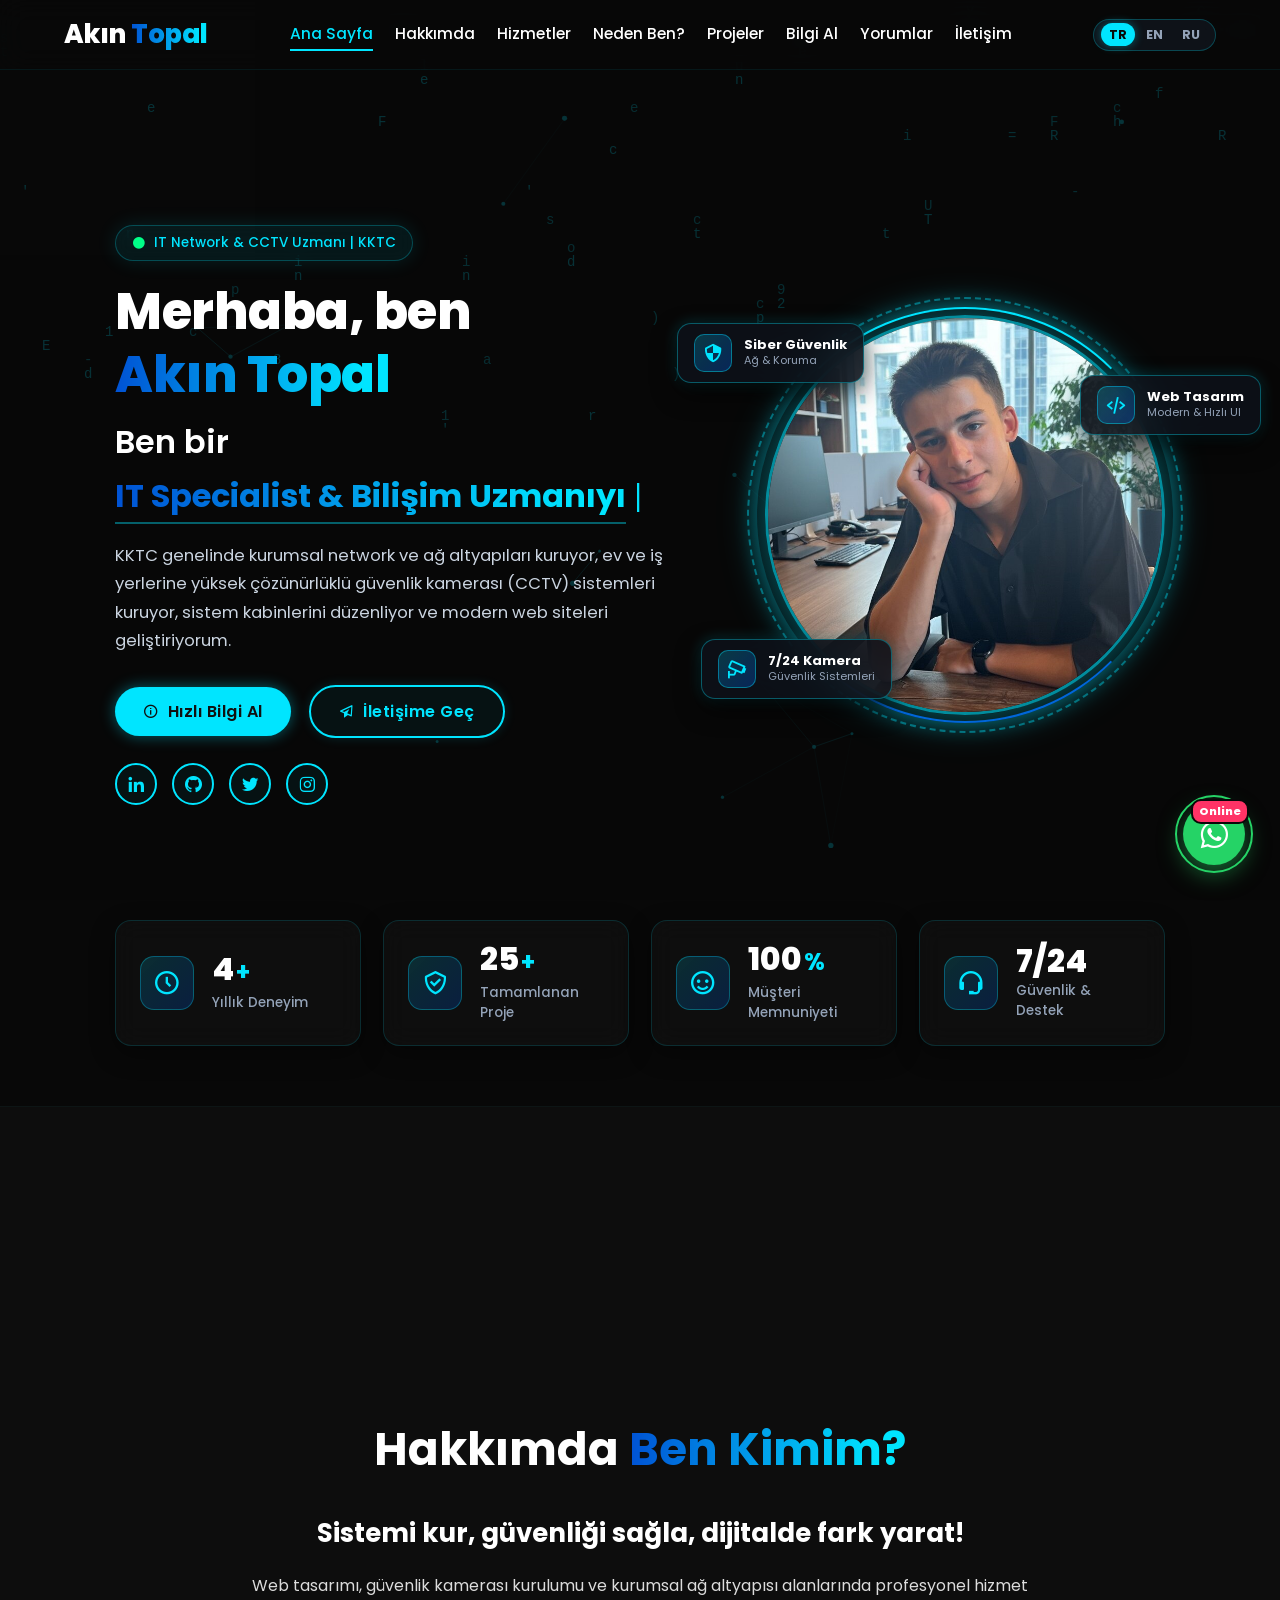
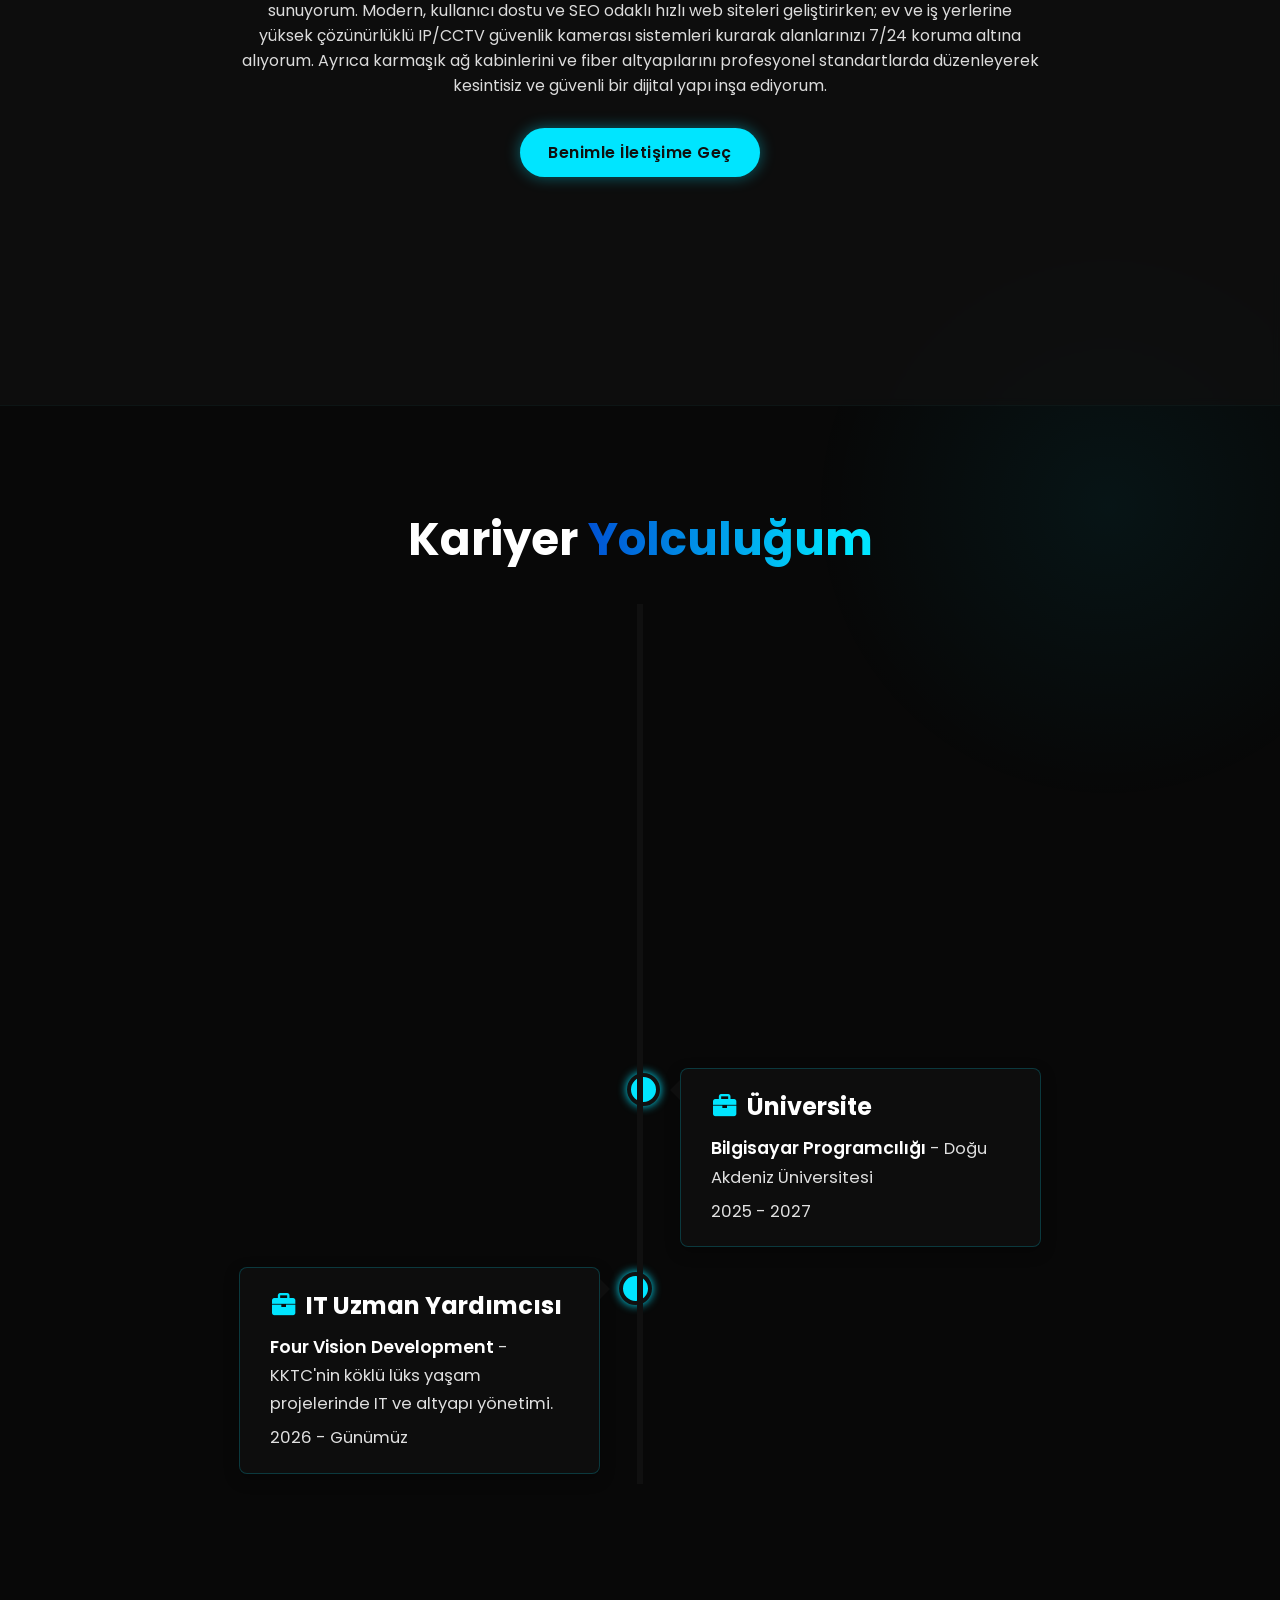
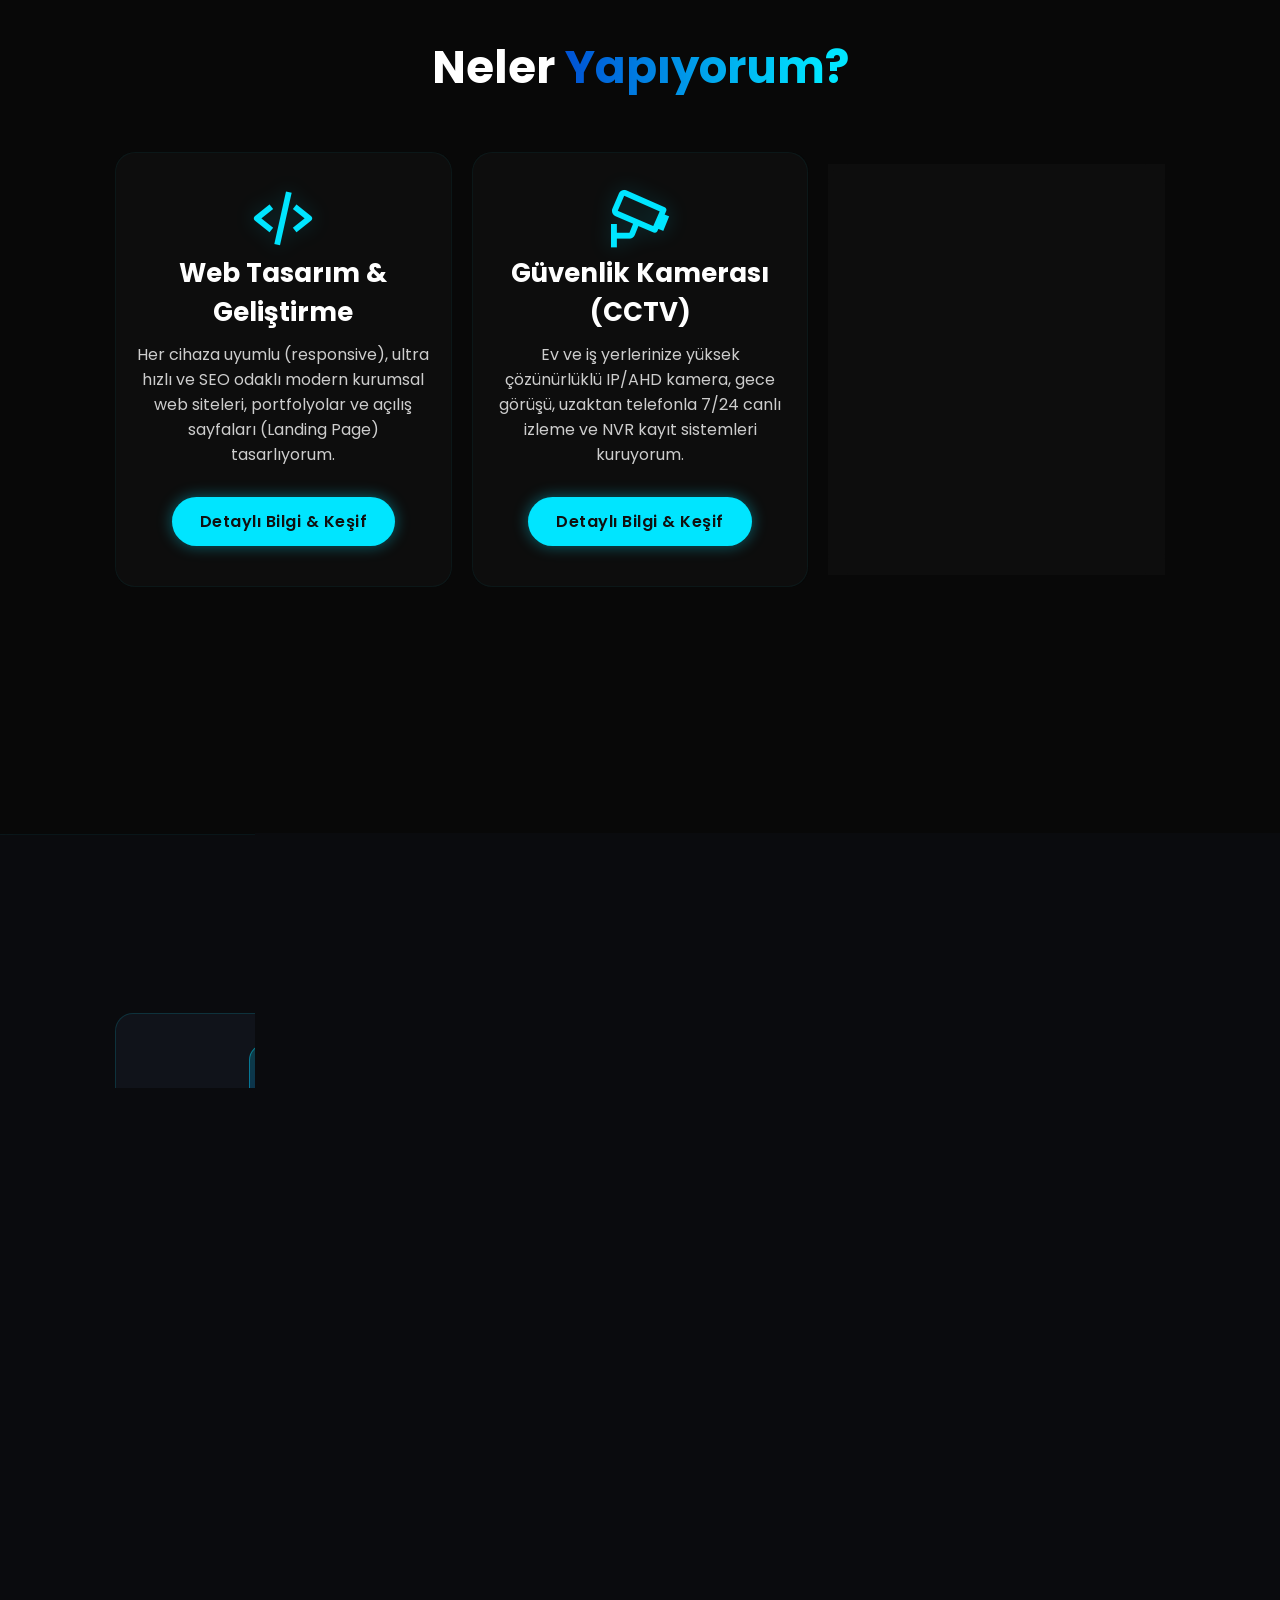
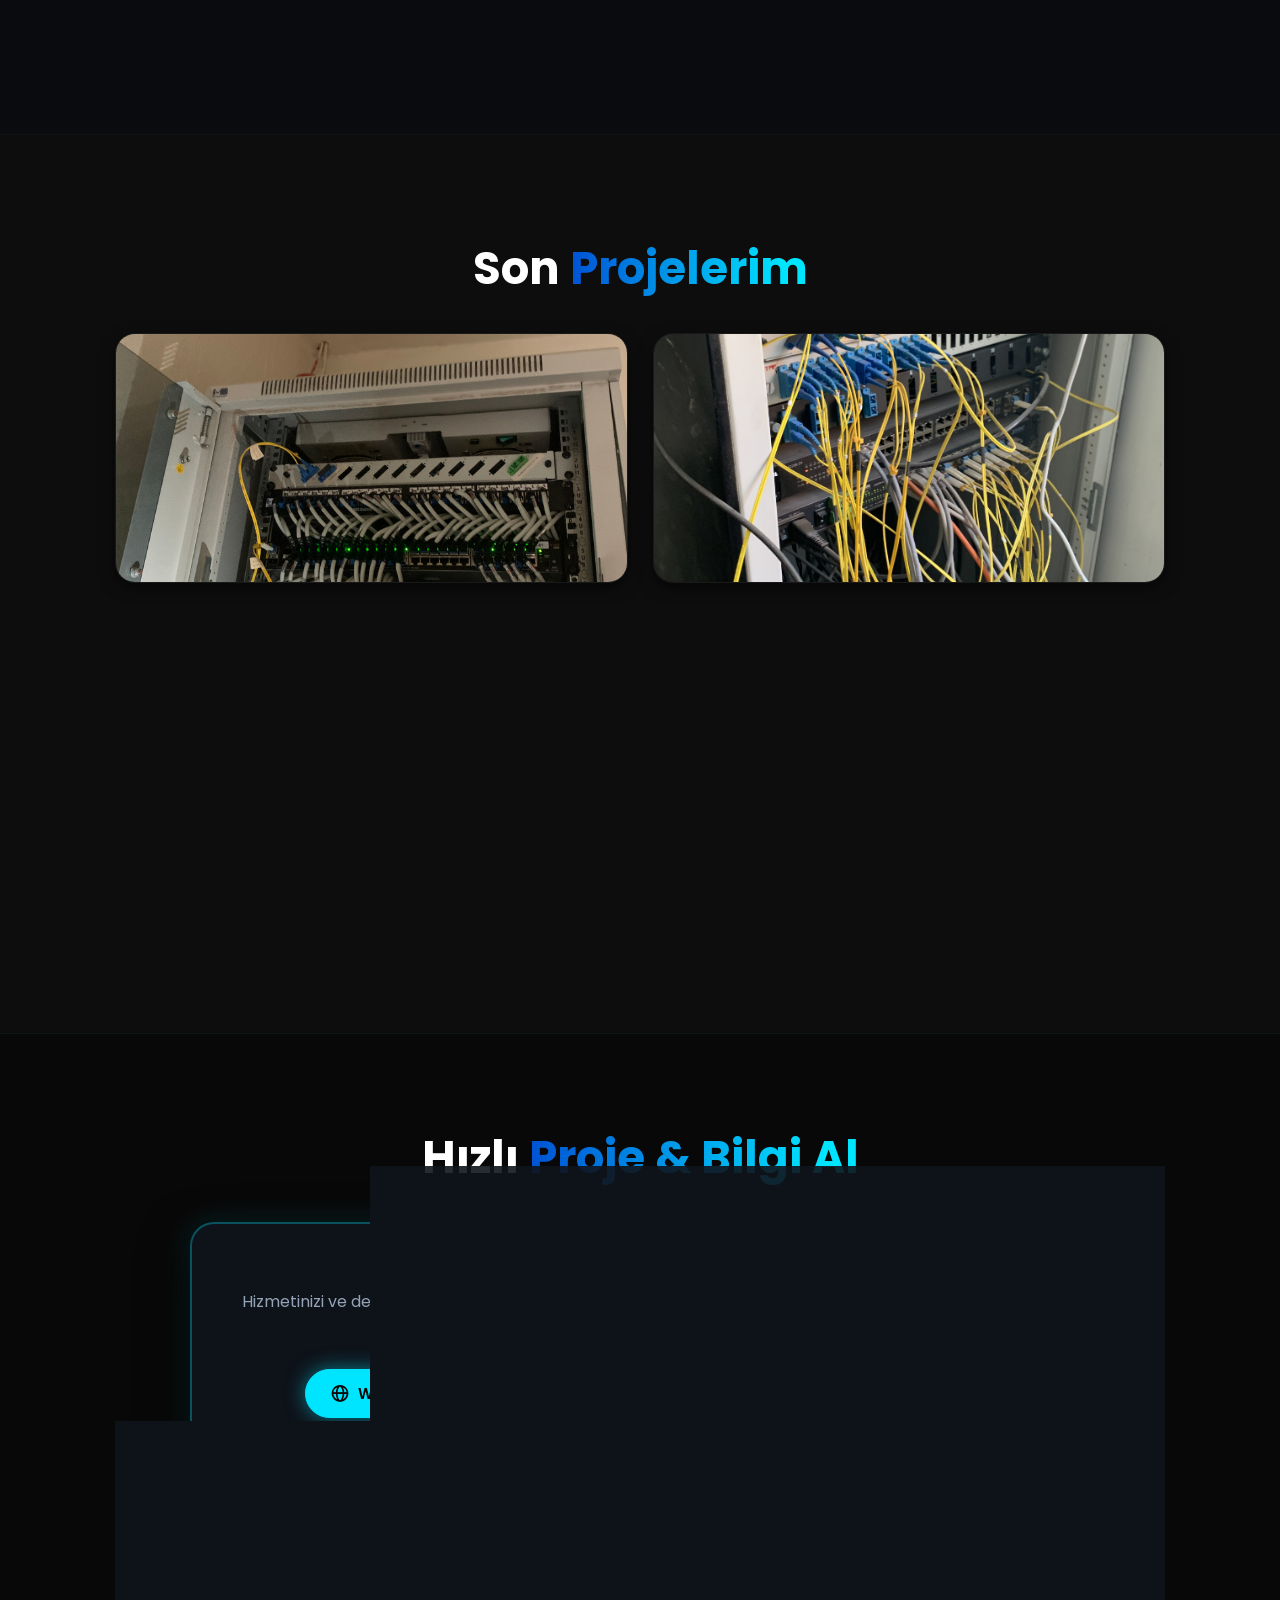
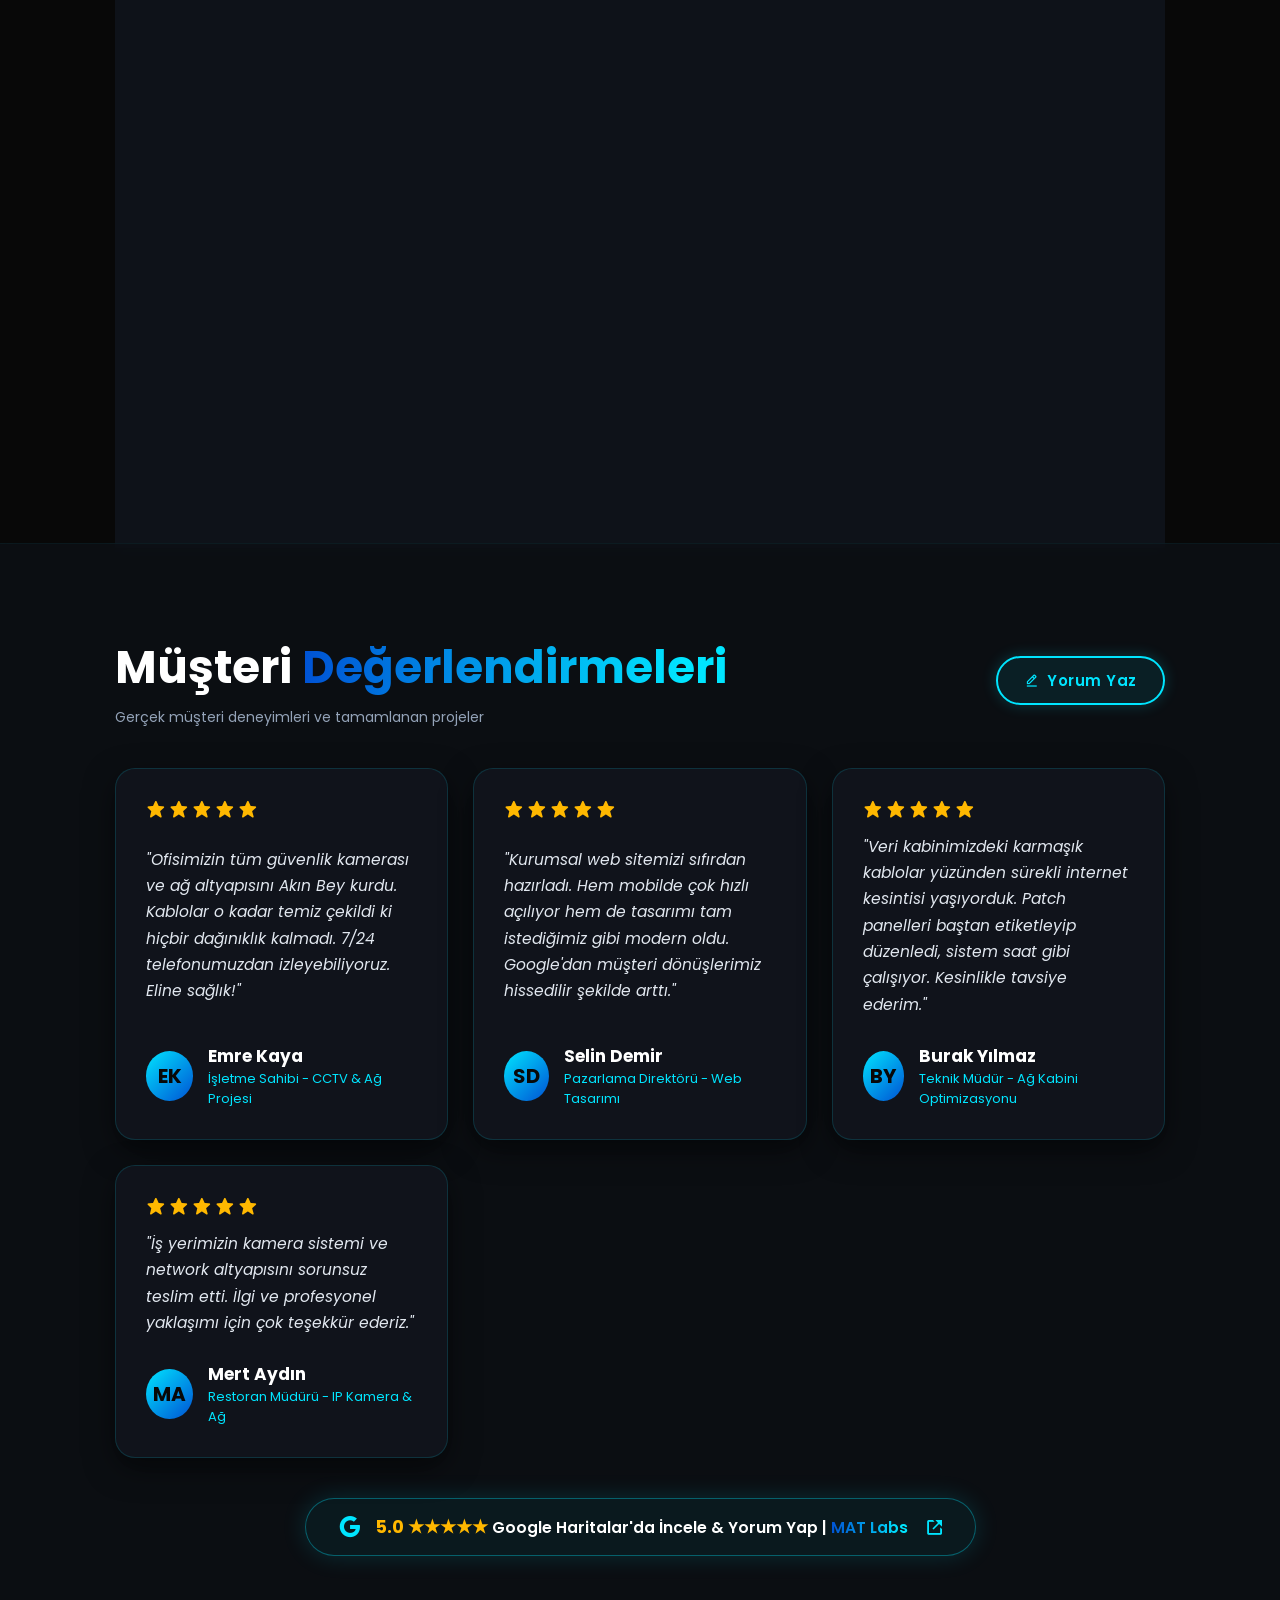
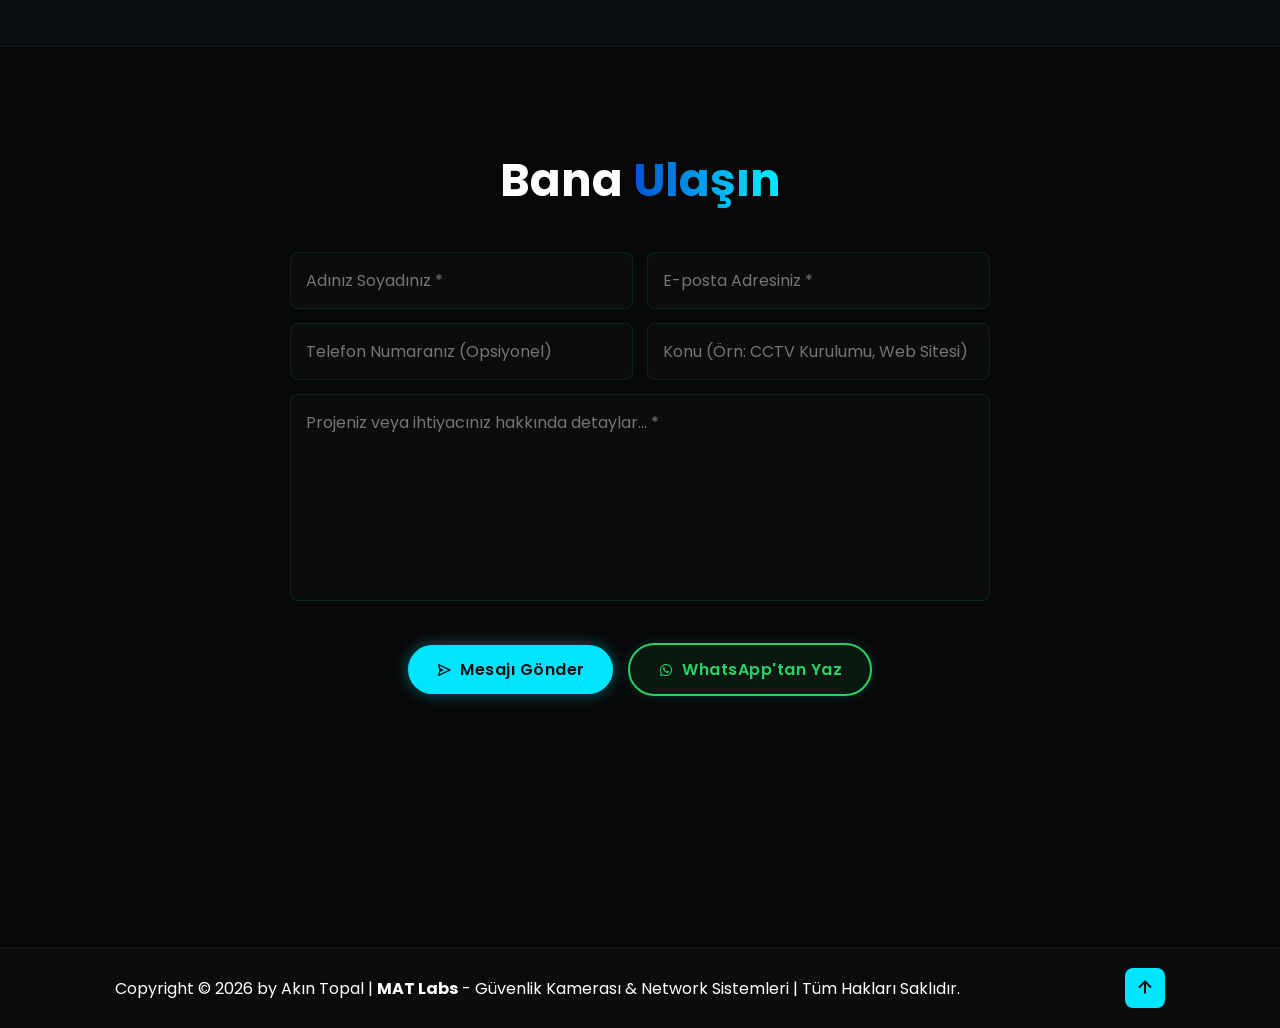
==== commit 26431685: "Update Four Vision start date to 2026 across all languages" ====
--- a/index.html
+++ b/index.html
@@ -1823,7 +1823,7 @@
                     <div class="tag"><i class='bx bxs-briefcase'></i><h2 data-i18n="edu_job_tag">IT Uzman Yardımcısı</h2></div>
                     <div class="description">
                         <p><strong>Four Vision Development</strong> - <span data-i18n="edu_job_desc">KKTC'nin köklü lüks yaşam projelerinde IT ve altyapı yönetimi.</span></p>
-                        <p data-i18n="edu_job_date">2024 - Günümüz</p>
+                        <p data-i18n="edu_job_date">2026 - Günümüz</p>
                     </div>
                 </div>
             </div>
@@ -2603,7 +2603,7 @@
                     edu_uni_school: "Doğu Akdeniz Üniversitesi",
                     edu_job_tag: "IT Uzman Yardımcısı",
                     edu_job_desc: "KKTC'nin köklü lüks yaşam projelerinde IT ve altyapı yönetimi.",
-                    edu_job_date: "2024 - Günümüz",
+                    edu_job_date: "2026 - Günümüz",
                     services_heading: "Neler <span class='gradient-text'>Yapıyorum?</span>",
                     service_web_title: "Web Tasarım & Geliştirme",
                     service_web_desc: "Her cihaza uyumlu (responsive), ultra hızlı ve SEO odaklı modern kurumsal web siteleri, portfolyolar ve açılış sayfaları (Landing Page) tasarlıyorum.",
@@ -2703,7 +2703,7 @@
                     edu_uni_school: "Eastern Mediterranean University",
                     edu_job_tag: "IT Assistant Specialist",
                     edu_job_desc: "IT infrastructure & systems management in luxury living projects across North Cyprus.",
-                    edu_job_date: "2024 - Present",
+                    edu_job_date: "2026 - Present",
                     services_heading: "What I <span class='gradient-text'>Do?</span>",
                     service_web_title: "Web Design & Development",
                     service_web_desc: "Building responsive, ultra-fast and SEO-oriented corporate websites, portfolios, and high-conversion landing pages.",
@@ -2803,7 +2803,7 @@
                     edu_uni_school: "Восточно-Средиземноморский университет (DAÜ)",
                     edu_job_tag: "Помощник IT-специалиста",
                     edu_job_desc: "Управление IT-инфраструктурой в масштабных проектах элитной недвижимости на Северном Кипре.",
-                    edu_job_date: "2024 - Настоящее время",
+                    edu_job_date: "2026 - Настоящее время",
                     services_heading: "Мои <span class='gradient-text'>Услуги</span>",
                     service_web_title: "Веб-дизайн и разработка",
                     service_web_desc: "Создание адаптивных, сверхбыстрых и оптимизированных под поисковые системы корпоративных сайтов и лендингов.",
